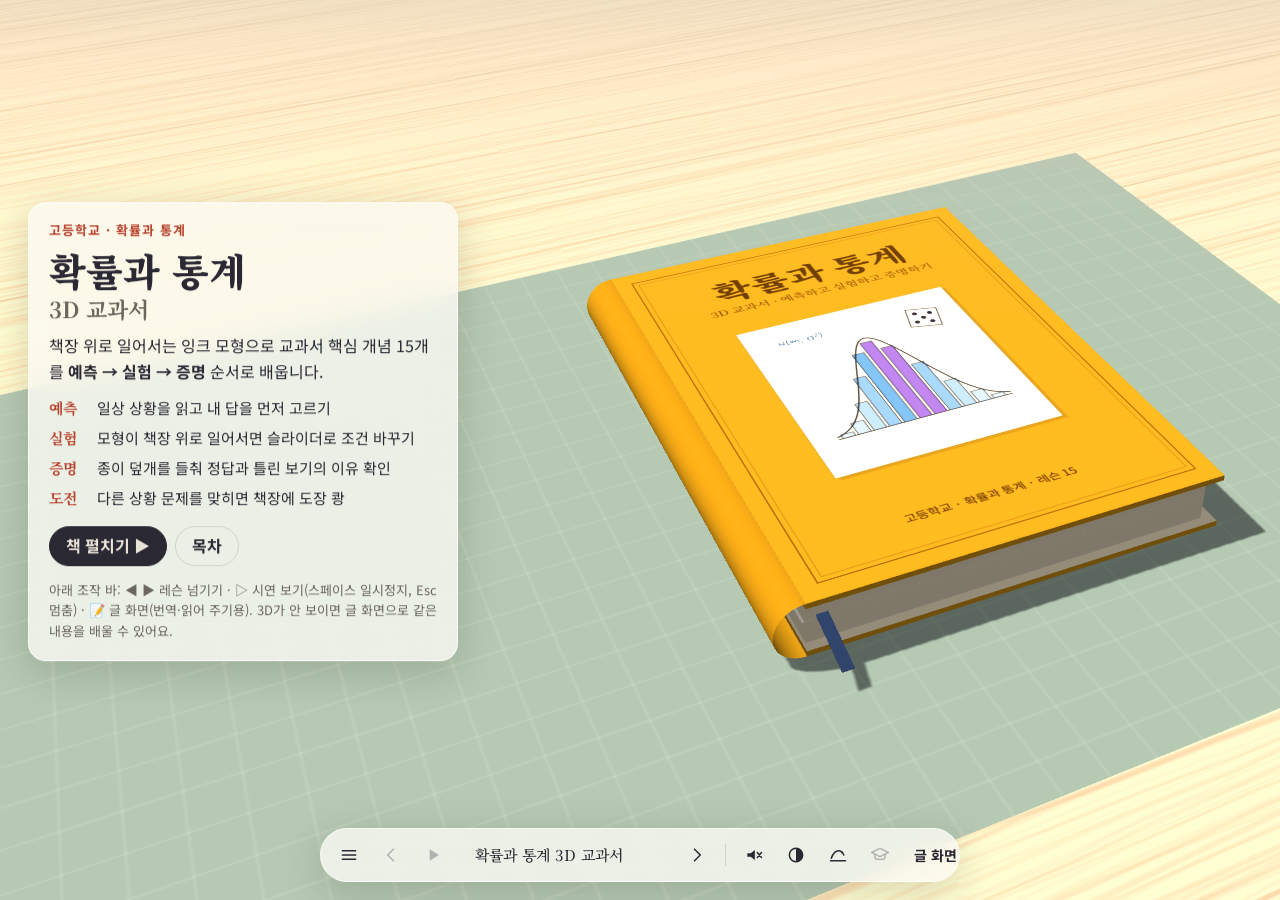
==== index.html @ 92f10557 "Add files via upload" ====
<!doctype html>
<html lang="ko">
<head>
<meta charset="utf-8">
<meta name="viewport" content="width=device-width, initial-scale=1">
<title>확률과 통계 3D 교과서</title>
<meta name="description" content="책상 위에 펼친 3D 책에서 확률과 통계(천재교육) 핵심 개념 15개를 예측 → 실험 → 증명 순서로 배웁니다.">
<link rel="preconnect" href="https://fonts.googleapis.com">
<link rel="preconnect" href="https://fonts.gstatic.com" crossorigin>
<link rel="stylesheet" href="https://fonts.googleapis.com/css2?family=Nanum+Pen+Script&family=Noto+Sans+KR:wght@400;500;700&family=Noto+Serif+KR:wght@400;700;900&display=swap">
<style>
:root {
  --bg: #e9e3d7; --ink: #2a2833; --muted: #6a655d; --line: rgba(42, 40, 51, .14);
  --glass: rgba(252, 250, 245, .78); --glassB: rgba(255, 255, 255, .7); --shadow: 0 10px 40px rgba(40, 30, 10, .18);
  --red: #b8432f; --blue: #2d5fa8; --gold: #d39a1a; --good: #2b8a57; --bad: #b8432f;
  --serif: "Noto Serif KR", "Nanum Myeongjo", "Batang", serif; --sans: "Noto Sans KR", "Malgun Gothic", "Apple SD Gothic Neo", sans-serif;
  --hand: "Nanum Pen Script", "Segoe Print", cursive;
  --sideW: min(390px, 34vw); --tryW: min(350px, 30vw);
}
@media (prefers-color-scheme: dark) {
  :root:not([data-theme="light"]) { --bg: #232227; --ink: #ecebf0; --muted: #aaa6b0; --line: rgba(255, 255, 255, .14); --glass: rgba(36, 35, 41, .8); --glassB: rgba(255, 255, 255, .12); --shadow: 0 10px 40px rgba(0, 0, 0, .45); --red: #e6735c; --blue: #7ea6e8; --good: #5cc48b; --bad: #e6735c; }
}
:root[data-theme="dark"] { --bg: #232227; --ink: #ecebf0; --muted: #aaa6b0; --line: rgba(255, 255, 255, .14); --glass: rgba(36, 35, 41, .8); --glassB: rgba(255, 255, 255, .12); --shadow: 0 10px 40px rgba(0, 0, 0, .45); --red: #e6735c; --blue: #7ea6e8; --good: #5cc48b; --bad: #e6735c; }

* { box-sizing: border-box; }
html, body { margin: 0; }
body { background: var(--bg); color: var(--ink); font: 16px/1.6 var(--sans); -webkit-font-smoothing: antialiased; }
button, input { font: inherit; color: inherit; }
.skip { position: absolute; left: -999px; top: 8px; z-index: 50; background: var(--ink); color: var(--bg); padding: 8px 12px; border-radius: 8px; }
.skip:focus { left: 8px; }
:focus-visible { outline: 3px solid var(--blue); outline-offset: 2px; }
[hidden] { display: none !important; }

/* ── 3D 무대 ── */
#stage3d { position: fixed; inset: 0; z-index: 0; }
#scene { width: 100%; height: 100%; display: block; touch-action: none; cursor: grab; }
#scene.drag { cursor: grabbing; }
#scene.hot { cursor: pointer; }
.loading { position: fixed; left: 50%; top: 46%; transform: translate(-50%, -50%); z-index: 1; font: 28px var(--hand); color: var(--muted); pointer-events: none; transition: opacity .6s; }
.loading.done { opacity: 0; }

/* ── 유리 패널 ── */
.glass { background: var(--glass); backdrop-filter: blur(16px) saturate(1.2); -webkit-backdrop-filter: blur(16px) saturate(1.2); border: 1px solid var(--glassB); box-shadow: var(--shadow); }
.panel { border-radius: 18px; padding: 18px 20px; position: relative; }
.kicker { margin: 0 0 6px; font: 700 13px/1.4 var(--sans); letter-spacing: .08em; color: var(--red); text-transform: uppercase; }
h1, h2, h3, h4 { font-family: var(--serif); line-height: 1.3; }
.x { position: absolute; top: 10px; right: 10px; width: 32px; height: 32px; border-radius: 50%; border: 0; background: transparent; cursor: pointer; color: var(--muted); font-size: 16px; }
.x:hover { background: var(--line); }
.row { display: flex; gap: 8px; align-items: center; }
.row.wrap { flex-wrap: wrap; }
.row.between { justify-content: space-between; }
.btn { border: 1px solid var(--line); background: transparent; border-radius: 999px; padding: 9px 16px; cursor: pointer; font-weight: 700; line-height: 1.2; }
.btn.sm { padding: 6px 12px; font-size: 14px; font-weight: 500; }
.btn.primary { background: var(--ink); color: var(--bg); border-color: var(--ink); }
.btn.primary:disabled { opacity: .35; cursor: not-allowed; }
.btn.ghost:hover { background: var(--line); }
.hint, .small { font-size: 14px; color: var(--muted); }
.lock { display: none; font-size: 14px; color: var(--muted); padding: 10px 12px; border: 1px dashed var(--line); border-radius: 12px; }

/* 표지 카드 */
.coverCard { position: fixed; left: 28px; top: 50%; transform: translateY(-54%); width: min(430px, calc(100vw - 32px)); z-index: 5; }
.coverCard h1 { margin: 2px 0 10px; font-size: 38px; font-weight: 900; }
.coverCard h1 span { display: block; font-size: 22px; font-weight: 700; color: var(--muted); }
.coverCard .lead { margin: 0 0 12px; }
.how { margin: 0 0 16px; padding: 0; list-style: none; display: grid; gap: 6px; font-size: 15px; }
.how b { display: inline-block; min-width: 44px; color: var(--red); font-family: var(--serif); }
.note { font-size: 13px; color: var(--muted); margin: 14px 0 0; }

/* 레슨 머리글: 책 화면에서는 숨김(책장에 인쇄됨) */
.lhead .concept { color: var(--muted); margin: 0 0 8px; }
.steps { display: flex; gap: 6px; padding: 0; margin: 8px 0 0; list-style: none; flex-wrap: wrap; }
.steps li { font-size: 13px; padding: 3px 10px; border-radius: 999px; border: 1px solid var(--line); color: var(--muted); }
.steps li.on { color: var(--ink); border-color: var(--ink); }
.steps li.cur { background: var(--ink); color: var(--bg); }

.situation { font-family: var(--serif); font-size: 17px; margin: 0 0 10px; }
.terms { margin: 0 0 10px; font-size: 14px; }
.terms summary { cursor: pointer; color: var(--muted); }
.terms dl { margin: 6px 0 0; display: grid; grid-template-columns: auto 1fr; gap: 4px 10px; }
.terms dt { font-weight: 700; }
.terms dd { margin: 0; }
fieldset.q { border: 0; padding: 0; margin: 0 0 12px; }
fieldset.q legend { font-family: var(--serif); font-weight: 700; font-size: 18px; margin-bottom: 8px; padding: 0; }
.opt { display: flex; gap: 10px; align-items: flex-start; padding: 9px 12px; border: 1px solid var(--line); border-radius: 12px; margin-bottom: 6px; cursor: pointer; background: rgba(255, 255, 255, .04); }
.opt:hover { border-color: var(--ink); }
.opt input { margin-top: 5px; accent-color: var(--blue); }
.opt .mark { font-family: var(--serif); color: var(--muted); }
.opt:has(input:checked) { border-color: var(--blue); box-shadow: inset 0 0 0 1px var(--blue); }
.opt:has(input:disabled) { cursor: default; }

/* 실험 */
.tryhead { display: flex; justify-content: space-between; align-items: center; }
#sliderLabel { font-weight: 700; display: block; margin-top: 4px; }
.sliderrow { display: flex; gap: 12px; align-items: center; margin: 4px 0 10px; }
.sliderrow input { flex: 1; accent-color: var(--blue); height: 28px; }
.sliderrow output { min-width: 76px; text-align: right; font: 700 20px var(--serif); color: var(--blue); }
.readout { width: 100%; border-collapse: collapse; margin: 12px 0 8px; font-size: 14px; }
.readout caption { text-align: left; font-size: 12px; color: var(--muted); padding-bottom: 4px; }
.readout th { text-align: left; font-weight: 500; padding: 5px 6px 5px 0; border-top: 1px solid var(--line); }
.readout td { text-align: right; padding: 5px 0; border-top: 1px solid var(--line); font-family: var(--serif); white-space: nowrap; }
.readout tr.em th, .readout tr.em td { font-weight: 700; color: var(--blue); }
.legend { display: flex; flex-wrap: wrap; gap: 6px 12px; font-size: 13px; margin-bottom: 8px; }
.legend i { display: inline-block; width: 11px; height: 11px; border-radius: 50%; margin-right: 5px; vertical-align: -1px; }
.fig2d { margin: 6px 0 12px; font-size: 14px; }
.fig2d summary { cursor: pointer; color: var(--muted); }
.fig2d svg { width: 100%; height: auto; background: #fbf8f0; border-radius: 10px; margin-top: 6px; color: #2a2833; }

/* 정답·도전 */
.flapHtml { display: block; width: 100%; text-align: left; border: 0; border-radius: 12px; padding: 18px; cursor: pointer; background: repeating-linear-gradient(135deg, #f1e6cd 0 14px, #ecdfc2 14px 28px); color: #2a2833; box-shadow: 0 6px 16px rgba(0, 0, 0, .15); }
.flapHtml .ftxt { display: block; font: 700 20px var(--serif); }
.flapHtml .fsub { font-size: 14px; color: #6a655d; }
.verdict { font-weight: 700; margin: 0 0 10px; }
.verdict.good { color: var(--good); }
.verdict.bad { color: var(--bad); }
.verdict .sub { display: block; font-weight: 400; color: var(--muted); font-size: 14px; }
.ans { border-left: 4px solid var(--good); padding: 4px 0 4px 12px; margin-bottom: 10px; }
.ans h4 { margin: 0 0 4px; font-size: 17px; }
.ans p { margin: 0; }
.wrongh { font-size: 15px; margin: 12px 0 6px; }
.why { margin: 0 0 12px; padding-left: 18px; font-size: 14px; }
.why li { margin-bottom: 6px; }
.why li.mine { color: var(--bad); }
.tabs { display: flex; gap: 6px; margin: 4px 0 12px; }
.tabs button { border: 1px solid var(--line); background: transparent; border-radius: 999px; padding: 6px 14px; cursor: pointer; }
.tabs button[aria-selected="true"] { background: var(--ink); color: var(--bg); }
.notebox h4 { margin: 12px 0 4px; font-size: 15px; }
.notebox ul { margin: 0; padding-left: 18px; }
.notebox p { margin: 0; font-size: 15px; }
.srctable { width: 100%; border-collapse: collapse; font-size: 14px; }
.srctable th { text-align: left; vertical-align: top; padding: 6px 10px 6px 0; white-space: nowrap; border-top: 1px solid var(--line); }
.srctable td { padding: 6px 0; border-top: 1px solid var(--line); }

/* ── 아래 조작 바(알약) ── */
.pill { position: fixed; left: 50%; bottom: 18px; transform: translateX(-50%); z-index: 20; display: flex; align-items: center; gap: 2px; padding: 6px 8px; border-radius: 999px; max-width: calc(100vw - 16px); }
.ib { width: 40px; height: 40px; border: 0; background: transparent; border-radius: 50%; cursor: pointer; display: grid; place-items: center; flex: none; color: var(--ink); }
.ib:hover { background: var(--line); }
.ib:disabled { opacity: .3; cursor: default; }
.ib svg { width: 20px; height: 20px; fill: none; stroke: currentColor; stroke-width: 1.8; stroke-linecap: round; stroke-linejoin: round; }
.ib svg .fill { fill: currentColor; stroke: none; }
.ib[aria-pressed="true"] { background: var(--ink); color: var(--bg); }
.ib.wide { width: auto; padding: 0 12px; border-radius: 999px; font-size: 14px; font-weight: 700; }
.sep { width: 1px; height: 22px; background: var(--line); margin: 0 6px; flex: none; }
.cap { display: flex; align-items: center; gap: 10px; min-width: 220px; max-width: 420px; padding: 0 10px; font: 500 15px/1.25 var(--serif); }
.cap .num { color: var(--red); font-weight: 700; }
.cap .txt { flex: 1; overflow: hidden; text-overflow: ellipsis; display: -webkit-box; -webkit-line-clamp: 2; -webkit-box-orient: vertical; }
.cap .dots { display: flex; gap: 4px; }
.cap .dots i { width: 6px; height: 6px; border-radius: 3px; background: var(--line); transition: width .25s; }
.cap .dots i.on { width: 16px; background: var(--ink); }
.toast { position: fixed; left: 50%; bottom: 84px; transform: translate(-50%, 10px); z-index: 25; background: var(--ink); color: var(--bg); padding: 8px 16px; border-radius: 999px; font-size: 14px; opacity: 0; pointer-events: none; transition: .25s; max-width: calc(100vw - 32px); }
.toast.show { opacity: 1; transform: translate(-50%, 0); }

/* 목차 서랍 */
.drawer { position: fixed; left: 16px; top: 16px; bottom: 84px; width: min(330px, calc(100vw - 32px)); z-index: 30; border-radius: 18px; padding: 16px 18px; overflow: auto; }
.drawer h2 { margin: 0; font-size: 20px; }
.drawer h3 { font: 700 13px var(--sans); color: var(--red); margin: 14px 0 4px; letter-spacing: .04em; }
.drawer ol { margin: 0; padding: 0; list-style: none; }
.drawer a { display: flex; gap: 8px; align-items: center; padding: 6px 8px; border-radius: 10px; color: inherit; text-decoration: none; font-family: var(--serif); }
.drawer a:hover { background: var(--line); }
.drawer a[aria-current] { background: var(--ink); color: var(--bg); }
.drawer .num { width: 22px; color: var(--muted); font-family: var(--sans); font-size: 13px; }
.drawer a[aria-current] .num { color: inherit; }
.drawer .st { margin-left: auto; color: var(--red); font-family: var(--hand); font-size: 20px; }
.tocCover { margin-top: 8px; }

.foot { display: none; }

/* ═════ 책 화면(3D) ═════ */
body.book { overflow: hidden; height: 100vh; }
body.book .lhead { position: absolute; width: 1px; height: 1px; overflow: hidden; clip: rect(0 0 0 0); }
body.book .panel.side, body.book .panel.try { position: fixed; z-index: 10; overflow: auto; overscroll-behavior: contain; }
body.book .panel.side { left: 20px; top: 20px; width: var(--sideW); max-height: calc(100vh - 110px); }
body.book .panel.side.wide { width: min(480px, 42vw); }
body.book .panel.try { right: 20px; top: 20px; width: var(--tryW); max-height: calc(100vh - 110px); }
body.book .panel.side:not(.open), body.book .panel.try:not(.open) { display: none; }
body.book .panel.try.min .tryfold { display: none; }
body.book .panel.try.min { width: auto; padding: 10px 14px; }
body.book .flapHtml { display: none; }
body.book .panel.open { animation: pop .35s cubic-bezier(.2, .9, .3, 1.2); }
@keyframes pop { from { opacity: 0; transform: translateY(10px) scale(.98); } }
body.still .panel.open { animation: none; }
body.book #cover.away { display: none; }

/* ═════ 글 화면(Text version) ═════ */
body.text #stage3d, body.text .loading { display: none; }
body.text main { max-width: 760px; margin: 0 auto; padding: 24px 16px 120px; }
body.text .coverCard { position: static; transform: none; width: auto; margin-bottom: 18px; }
body.text #cover.away { display: none; }
body.text .panel { margin-bottom: 16px; background: var(--glass); }
body.text .x, body.text #btnTryMin, body.text #btnToFlap { display: none; }
body.text .lhead h1 { font-size: 34px; margin: 4px 0 6px; }
body.text .lock { display: block; }
body.text [data-locked] .body, body.text [data-locked] .flapHtml, body.text [data-locked] #answerBox, body.text [data-locked] #ansNext { display: none; }
body.text .foot { display: block; font-size: 13px; color: var(--muted); }
body.text .panel:not([data-locked]) .lock { display: none; }
body.book .lock { display: none; }

/* ── 좁은 화면: 패널은 아래에서 올라오는 시트 ── */
@media (max-width: 760px) {
  body.book .panel.side, body.book .panel.try, body.book .panel.side.wide { left: 8px; right: 8px; top: auto; bottom: 74px; width: auto; max-height: 46vh; border-radius: 16px; }
  .coverCard { left: 8px; right: 8px; top: auto; bottom: 74px; transform: none; width: auto; max-height: 60vh; overflow: auto; }
  .coverCard h1 { font-size: 28px; }
  .how { display: none; }
  .pill { bottom: 8px; padding: 4px; left: 8px; right: 8px; transform: none; }
  .ib { width: 36px; height: 36px; }
  .cap { min-width: 0; flex: 1; font-size: 13px; padding: 0 4px; }
  .cap .dots { display: none; }
  #btnTheme, #btnTeach, .sep { display: none; }
  .toast { bottom: 64px; }
}
@media (prefers-reduced-motion: reduce) { .panel.open { animation: none !important; } }

</style>
</head>
<body>
<a class="skip" href="#main">본문으로 건너뛰기</a>

<div id="stage3d">
  <canvas id="scene" tabindex="0" role="img" aria-label="책상 위에 놓인 확률과 통계 3D 교과서. 끌어서 시점을 돌리고, 휠로 확대·축소할 수 있어요."></canvas>
</div>
<p class="loading" id="loading" role="status">책을 꺼내는 중…</p>

<main id="main">
  <!-- 표지 카드 -->
  <section id="cover" class="glass panel coverCard" aria-labelledby="coverH">
    <p class="kicker">고등학교 · 확률과 통계</p>
    <h1 id="coverH">확률과 통계 <span>3D 교과서</span></h1>
    <p class="lead">책장 위로 일어서는 잉크 모형으로 교과서 핵심 개념 15개를 <b>예측 → 실험 → 증명</b> 순서로 배웁니다.</p>
    <ol class="how">
      <li><b>예측</b> 일상 상황을 읽고 내 답을 먼저 고르기</li>
      <li><b>실험</b> 모형이 책장 위로 일어서면 슬라이더로 조건 바꾸기</li>
      <li><b>증명</b> 종이 덮개를 들춰 정답과 틀린 보기의 이유 확인</li>
      <li><b>도전</b> 다른 상황 문제를 맞히면 책장에 도장 쾅</li>
    </ol>
    <div class="row wrap">
      <button type="button" class="btn primary" id="btnOpen">책 펼치기 ▶</button>
      <button type="button" class="btn ghost" id="btnCoverToc">목차</button>
    </div>
    <p class="note">아래 조작 바: ◀ ▶ 레슨 넘기기 · ▷ 시연 보기(스페이스 일시정지, Esc 멈춤) · 📝 글 화면(번역·읽어 주기용). 3D가 안 보이면 글 화면으로 같은 내용을 배울 수 있어요.</p>
  </section>

  <!-- 레슨 -->
  <article id="lesson" hidden aria-labelledby="lTitle">
    <header class="lhead">
      <p class="kicker" id="unitTag"></p>
      <h1 id="lTitle" tabindex="-1"></h1>
      <p class="concept" id="lConcept"></p>
      <ol class="steps" id="steps" aria-label="학습 단계"><li>예측</li><li>실험</li><li>정답</li><li>도전</li><li>완료</li></ol>
    </header>

    <section id="pPredict" class="glass panel side" aria-labelledby="hPred">
      <button type="button" class="x" data-close aria-label="창 닫기">✕</button>
      <p class="kicker" id="hPred">① 예측</p>
      <p class="situation" id="situation"></p>
      <details class="terms"><summary>용어 풀이</summary><dl id="terms"></dl></details>
      <fieldset class="q"><legend id="predQ"></legend><div id="predOpts"></div></fieldset>
      <div class="row wrap"><button type="button" class="btn primary" id="btnStart" disabled>이 답으로 실험 시작 ▶</button><span class="hint" id="startHint" role="status"></span></div>
    </section>

    <section id="pTry" class="glass panel try" aria-labelledby="hTry">
      <div class="lock" data-lock>먼저 예측을 고르고 <b>실험 시작</b>을 누르면 열려요.</div>
      <div class="body">
        <div class="tryhead"><p class="kicker" id="hTry">② 실험</p><button type="button" class="btn ghost sm" id="btnTryMin" aria-expanded="true">접기</button></div>
        <div class="tryfold" id="tryFold">
          <label for="slider" id="sliderLabel"></label>
          <div class="sliderrow"><input type="range" id="slider"><output id="sliderOut" for="slider" aria-live="polite"></output></div>
          <div class="row wrap">
            <button type="button" class="btn ghost sm" id="btnReset">↺ 처음으로</button>
            <button type="button" class="btn ghost sm" id="btnPause" aria-pressed="false">⏸ 움직임 멈춤</button>
            <span id="actions" class="row wrap"></span>
          </div>
          <table class="readout" aria-live="polite"><caption>계산 결과</caption><tbody id="readout"></tbody></table>
          <div class="legend" id="legend"></div>
          <details class="fig2d"><summary>2D 그림과 생략한 조건</summary><svg id="svgFig" viewBox="0 0 420 220" role="img" aria-label=""></svg><p class="small" id="omitted"></p></details>
          <div class="row"><button type="button" class="btn primary" id="btnToFlap">덮개 들춰 정답 보기 ▶</button></div>
        </div>
      </div>
    </section>

    <section id="pAnswer" class="glass panel side" aria-labelledby="hAns">
      <button type="button" class="x" data-close aria-label="창 닫기">✕</button>
      <p class="kicker" id="hAns">③ 정답과 이유</p>
      <div class="lock" data-lock>실험을 시작하면 정답 덮개를 들출 수 있어요.</div>
      <button type="button" class="flapHtml" id="btnReveal"><span class="ftxt">종이 덮개를 들춰 정답 보기</span><span class="fsub">내 예측을 정했다면 눌러 보세요.</span></button>
      <div id="answerBox" aria-live="polite"></div>
      <div class="row wrap" id="ansNext" hidden>
        <button type="button" class="btn primary" id="btnToApply">도전 문제 풀기 ▶</button>
        <button type="button" class="btn ghost sm" data-teacher="t">교사용 노트</button>
        <button type="button" class="btn ghost sm" data-teacher="s">근거·출처</button>
      </div>
    </section>

    <section id="pApply" class="glass panel side" aria-labelledby="hApp">
      <button type="button" class="x" data-close aria-label="창 닫기">✕</button>
      <p class="kicker" id="hApp">④ 도전 — 다른 상황에 적용하기</p>
      <div class="lock" data-lock>정답 덮개를 들추면 도전 문제가 열려요.</div>
      <div class="body">
        <fieldset class="q"><legend id="aQ"></legend><div id="aOpts"></div></fieldset>
        <div class="row"><button type="button" class="btn primary" id="btnCheck" disabled>확인하기</button></div>
        <div id="aResult" hidden aria-live="polite"></div>
      </div>
    </section>

    <section id="pTeacher" class="glass panel side wide" aria-labelledby="hTea">
      <button type="button" class="x" data-close aria-label="창 닫기">✕</button>
      <p class="kicker" id="hTea">교사용 노트 · 근거와 출처</p>
      <div class="lock" data-lock>정답 덮개를 들추면 열려요.</div>
      <div class="body">
        <div class="tabs" role="tablist"><button type="button" role="tab" id="tabT" aria-selected="true" aria-controls="teacherBox">교사용 노트</button><button type="button" role="tab" id="tabS" aria-selected="false" aria-controls="sourceBox">근거·출처</button></div>
        <div id="teacherBox" role="tabpanel" aria-labelledby="tabT"></div>
        <div id="sourceBox" role="tabpanel" aria-labelledby="tabS" hidden></div>
      </div>
    </section>
  </article>

  <footer class="foot" id="foot">
    <p>3D 장면은 이해를 돕기 위한 단순한 모형입니다. 내용은 천재교육 「확률과 통계」(류희찬 외) 학생용·교사용 교과서의 정의와 공식을 기준으로 했습니다. 책상 위 3D 책의 연출(예측 → 실험 → 증명, 정답 덮개, 도장, 교사용 노트·출처)은 Techartist의 Every Joule에서 아이디어를 얻었으며, 그 책의 코드·그림·글은 사용하지 않았습니다.</p>
  </footer>
</main>

<nav id="toc" class="glass drawer" aria-label="목차" hidden>
  <div class="row between"><h2>목차</h2><button type="button" class="x" id="tocClose" aria-label="목차 닫기">✕</button></div>
  <a href="#/" class="tocCover">표지</a>
  <div id="tocList"></div>
</nav>

<div class="pill glass" id="pill" role="toolbar" aria-label="책 조작">
  <button type="button" class="ib" id="btnToc" aria-label="목차" aria-expanded="false" aria-controls="toc"><svg viewBox="0 0 24 24" aria-hidden="true"><path d="M4 7h16M4 12h16M4 17h16"/></svg></button>
  <button type="button" class="ib" id="btnPrev" aria-label="이전 레슨"><svg viewBox="0 0 24 24" aria-hidden="true"><path d="M15 5l-7 7 7 7"/></svg></button>
  <button type="button" class="ib" id="btnDemo" aria-label="시연 보기" aria-pressed="false"><svg viewBox="0 0 24 24" aria-hidden="true" id="icoDemo"><path d="M8 5l11 7-11 7z" class="fill"/></svg></button>
  <div class="cap" id="cap" role="status" aria-live="polite"><span class="num" id="capNum"></span><span class="txt" id="capTxt">표지</span><span class="dots" id="capDots" aria-hidden="true"></span></div>
  <button type="button" class="ib" id="btnNext" aria-label="다음 레슨"><svg viewBox="0 0 24 24" aria-hidden="true"><path d="M9 5l7 7-7 7"/></svg></button>
  <span class="sep" aria-hidden="true"></span>
  <button type="button" class="ib" id="btnSound" aria-label="소리 켜기" aria-pressed="false"><svg viewBox="0 0 24 24" aria-hidden="true"><path d="M4 10h4l5-4v12l-5-4H4z" class="fill"/><path id="sndWave" d="M16 9l5 6M21 9l-5 6"/></svg></button>
  <button type="button" class="ib" id="btnTheme" aria-label="밝게/어둡게"><svg viewBox="0 0 24 24" aria-hidden="true"><circle cx="12" cy="12" r="8"/><path d="M12 4a8 8 0 0 1 0 16z" class="fill"/></svg></button>
  <button type="button" class="ib" id="btnStill" aria-label="움직임 줄이기" aria-pressed="false"><svg viewBox="0 0 24 24" aria-hidden="true"><path d="M4 16c2-6 6-9 9-9s5 3 6 5M3 19h18"/><circle cx="17" cy="9" r="1.2" class="fill"/></svg></button>
  <button type="button" class="ib" id="btnTeach" aria-label="교사용 노트"><svg viewBox="0 0 24 24" aria-hidden="true"><path d="M2 9l10-5 10 5-10 5z"/><path d="M6 11v5c3 2 9 2 12 0v-5"/></svg></button>
  <button type="button" class="ib wide" id="btnMode" aria-label="글 화면으로 바꾸기"><span id="modeTxt">글 화면</span></button>
</div>
<p class="toast" id="toast" role="status" aria-live="polite"></p>
<noscript><p style="padding:16px">이 페이지는 JavaScript가 필요합니다.</p></noscript>

<script>
/* lib.js — 수학 계산, 난수, SVG 도우미 (화면과 무관한 순수 함수) */
var MX = (function () {
  var fact = function (n) { var r = 1; for (var i = 2; i <= n; i++) r *= i; return r; };
  var nPr = function (n, r) { var x = 1; for (var i = 0; i < r; i++) x *= (n - i); return x; };
  var nCr = function (n, r) {
    if (r < 0 || r > n) return 0;
    r = Math.min(r, n - r);
    var x = 1;
    for (var i = 1; i <= r; i++) x = x * (n - r + i) / i;
    return Math.round(x);
  };
  var nHr = function (n, r) { return nCr(n + r - 1, r); };
  var gcd = function (a, b) { return b ? gcd(b, a % b) : Math.abs(a); };
  /* 기약분수 문자열 */
  var frac = function (n, d) {
    var g = gcd(n, d) || 1; n /= g; d /= g;
    return d === 1 ? String(n) : n + '/' + d;
  };
  /* 오차함수 (Abramowitz–Stegun 7.1.26, 오차 1.5e-7) */
  var erf = function (x) {
    var s = x < 0 ? -1 : 1; x = Math.abs(x);
    var t = 1 / (1 + 0.3275911 * x);
    var y = 1 - (((((1.061405429 * t - 1.453152027) * t) + 1.421413741) * t - 0.284496736) * t + 0.254829592) * t * Math.exp(-x * x);
    return s * y;
  };
  var Phi = function (z) { return 0.5 * (1 + erf(z / Math.SQRT2)); };      /* 표준정규분포의 누적확률 */
  var pdf = function (x, m, s) { return Math.exp(-0.5 * Math.pow((x - m) / s, 2)) / (s * Math.sqrt(2 * Math.PI)); };
  var binom = function (n, p, r) { return nCr(n, r) * Math.pow(p, r) * Math.pow(1 - p, n - r); };
  /* 시작값이 같으면 항상 같은 결과를 내는 난수 (mulberry32) */
  var rng = function (seed) {
    var a = (seed >>> 0) || 1;
    return function () {
      a = (a + 0x6D2B79F5) >>> 0;
      var t = a;
      t = Math.imul(t ^ (t >>> 15), t | 1);
      t ^= t + Math.imul(t ^ (t >>> 7), t | 61);
      return ((t ^ (t >>> 14)) >>> 0) / 4294967296;
    };
  };
  var normal = function (rand) {
    var u = 0, v = 0;
    while (u === 0) u = rand();
    v = rand();
    return Math.sqrt(-2 * Math.log(u)) * Math.cos(2 * Math.PI * v);
  };
  /* 0..n-1 중 r개를 고르는 조합을 모두 (사전식) */
  var combos = function (n, r) {
    var out = [], cur = [];
    (function rec(s) {
      if (cur.length === r) { out.push(cur.slice()); return; }
      for (var i = s; i < n; i++) { cur.push(i); rec(i + 1); cur.pop(); }
    })(0);
    return out;
  };
  var fx = function (x, d) { return Number(x).toFixed(d === undefined ? 4 : d); };
  var clamp = function (x, a, b) { return Math.max(a, Math.min(b, x)); };
  return { fact: fact, nPr: nPr, nCr: nCr, nHr: nHr, gcd: gcd, frac: frac, erf: erf, Phi: Phi, pdf: pdf, binom: binom, rng: rng, normal: normal, combos: combos, fx: fx, clamp: clamp };
})();

/* 색 팔레트 (3D와 2D에서 함께 사용) */
var COL = { red: '#e4572e', blue: '#2e86de', green: '#2bb673', amber: '#f2a516', purple: '#8e5bd9', gray: '#8a8f98', teal: '#17a2b8', pink: '#e0529c', ink: '#2b2a33' };
var PAL = [COL.blue, COL.green, COL.amber, COL.purple, COL.pink, COL.teal, COL.red, COL.gray];

/* SVG 조각 만들기 */
var SV = (function () {
  var f = function (x) { return Math.round(x * 100) / 100; };
  var t = function (x, y, s, o) {
    o = o || {};
    return '<text x="' + f(x) + '" y="' + f(y) + '" font-size="' + (o.size || 12) + '" text-anchor="' + (o.anchor || 'middle') + '" fill="' + (o.fill || 'currentColor') + '"' + (o.weight ? ' font-weight="' + o.weight + '"' : '') + '>' + s + '</text>';
  };
  var c = function (x, y, r, fill, o) {
    o = o || {};
    return '<circle cx="' + f(x) + '" cy="' + f(y) + '" r="' + f(r) + '" fill="' + (fill || 'none') + '" stroke="' + (o.stroke || 'none') + '" stroke-width="' + (o.w || 1) + '"' + (o.op ? ' opacity="' + o.op + '"' : '') + '/>';
  };
  var r = function (x, y, w, h, fill, o) {
    o = o || {};
    return '<rect x="' + f(x) + '" y="' + f(y) + '" width="' + f(w) + '" height="' + f(Math.max(h, 0)) + '" rx="' + (o.rx || 0) + '" fill="' + (fill || 'none') + '" stroke="' + (o.stroke || 'none') + '" stroke-width="' + (o.w || 1) + '"' + (o.op ? ' opacity="' + o.op + '"' : '') + '/>';
  };
  var l = function (x1, y1, x2, y2, stroke, w, dash) {
    return '<line x1="' + f(x1) + '" y1="' + f(y1) + '" x2="' + f(x2) + '" y2="' + f(y2) + '" stroke="' + (stroke || 'currentColor') + '" stroke-width="' + (w || 1) + '"' + (dash ? ' stroke-dasharray="' + dash + '"' : '') + '/>';
  };
  var p = function (d, fill, stroke, w, op) {
    return '<path d="' + d + '" fill="' + (fill || 'none') + '" stroke="' + (stroke || 'none') + '" stroke-width="' + (w || 1) + '"' + (op ? ' opacity="' + op + '"' : '') + '/>';
  };
  return { f: f, t: t, c: c, r: r, l: l, p: p };
})();

if (typeof module !== 'undefined') module.exports = { MX: MX, COL: COL, PAL: PAL, SV: SV };

/* lessons_1.js — Ⅰ. 경우의 수 (5개 레슨) */
var LESSONS = (typeof LESSONS === 'undefined') ? [] : LESSONS;
(function () {
  var fact = MX.fact, nCr = MX.nCr, nHr = MX.nHr, t = SV.t, c = SV.c, r_ = SV.r, l = SV.l;
  var SUP = ['⁰', '¹', '²', '³', '⁴', '⁵', '⁶', '⁷', '⁸', '⁹'];
  var sup = function (n) { return String(n).split('').map(function (d) { return SUP[+d]; }).join(''); };
  var SUB = ['₀', '₁', '₂', '₃', '₄', '₅', '₆', '₇', '₈', '₉'];
  var sub = function (n) { return String(n).split('').map(function (d) { return SUB[+d]; }).join(''); };
  var UNIT = 'Ⅰ. 경우의 수';

  /* ───────── 1. 원순열 ───────── */
  LESSONS.push({
    id: 'circ', unit: UNIT, title: '원순열', concept: '서로 다른 n개를 원형으로 배열하는 경우의 수',
    source: '교과서 Ⅰ-1 여러 가지 순열 (원순열)',
    terms: [['순열', '순서를 생각하며 늘어놓는 방법'], ['원순열', '원 모양으로 늘어놓는 순열. 돌려서 겹치는 배열은 한 가지로 센다']],
    situation: '가족 4명(A·B·C·D)이 둥근 식탁에 둘러앉습니다. 자리에 번호는 없고, 모두 한 칸씩 옆으로 옮겨 앉아도 <b>누구 옆에 누가 앉았는지</b>는 그대로입니다.',
    predict: {
      q: 'A·B·C·D 4명이 원탁에 앉는 서로 다른 방법은 모두 몇 가지일까요?',
      options: [
        { t: '24가지 (4!)', ok: false, why: '4명을 일렬로 세우면 4!=24가지가 맞지만, 원탁에서는 돌려서 겹치는 배열을 같은 것으로 봅니다. 24가지 안에는 같은 배열이 여러 번 들어 있습니다.' },
        { t: '12가지 (4! ÷ 2)', ok: false, why: '한 배열을 돌려서 얻는 같은 배열은 자리 수만큼, 즉 4개입니다. 나누는 수는 2가 아니라 4입니다.' },
        { t: '6가지 (3!)', ok: true, why: '일렬로 세우는 4!가지를 4개씩 한 묶음(회전으로 겹치는 배열)으로 묶으면 4!÷4=3!=6가지입니다. A의 자리를 고정하고 나머지 3명을 줄 세운다고 생각해도 3!입니다.' },
        { t: '4가지', ok: false, why: '4는 한 배열을 돌려서 만들 수 있는 배열의 개수일 뿐, 서로 다른 배열의 수가 아닙니다.' }
      ]
    },
    slider: { label: '사람 수 n', min: 3, max: 8, step: 1, value: 4, fmt: function (v) { return v + '명'; } },
    calc: function (n) {
      return [
        ['일렬로 세우는 방법 n!', fact(n) + '가지'],
        ['돌려서 같아지는 배열', '한 배열당 ' + n + '개'],
        ['원순열의 수 n!÷n = (n−1)!', fact(n - 1) + '가지', 1]
      ];
    },
    svgAlt: '원탁에 앉은 n명의 그림과 원순열 계산식',
    svg: function (n) {
      var cx = 105, cy = 112, R = 70, s = c(cx, cy, 44, '#e9d8bd', { stroke: '#b99a6b', w: 2 });
      for (var i = 0; i < n; i++) {
        var a = -Math.PI / 2 + 2 * Math.PI * i / n, x = cx + R * Math.cos(a), y = cy + R * Math.sin(a);
        s += c(x, y, 14, i === 0 ? COL.amber : PAL[i % PAL.length], { stroke: i === 0 ? '#7a5200' : 'none', w: 2 }) + t(x, y + 4, String.fromCharCode(65 + i), { fill: '#fff', weight: 700 });
      }
      s += t(cx, cy + 4, '원탁', { size: 12 });
      s += t(220, 70, '일렬로 세우면 ' + n + '! = ' + fact(n), { anchor: 'start' });
      s += t(220, 98, '돌려서 겹치는 ' + n + '가지가 한 묶음', { anchor: 'start' });
      s += t(220, 132, '원순열 = ' + n + '! ÷ ' + n, { anchor: 'start', weight: 700 });
      s += t(220, 156, '= (' + n + '−1)! = ' + fact(n - 1), { anchor: 'start', weight: 700, fill: COL.green });
      s += t(220, 190, '(금색 A를 고정하고 나머지를 줄 세워도 같은 값)', { anchor: 'start', size: 10 });
      return s;
    },
    omitted: '의자 모양·크기와 앉은 방향(앞을 보는지 등)은 생략했습니다. 거울에 비친 배열은 서로 다른 배열로 셉니다. 자리에 번호가 붙어 있으면 돌려도 달라지므로 원순열이 아니라 n!입니다.',
    legend: [[COL.amber, '고정 기준 A']],
    apply: {
      q: '남학생 3명과 여학생 3명이 원탁에 둘러앉을 때, 남녀가 번갈아 앉는 방법은 모두 몇 가지일까요?',
      options: [
        { t: '6가지', ok: false, why: '여학생 3명을 배열하는 3!만 센 값입니다. 남학생 3명이 원탁에 앉는 방법도 곱해야 합니다.' },
        { t: '12가지', ok: true, why: '남학생 3명이 원탁에 앉는 원순열은 (3−1)!=2가지. 그 사이사이 3개의 자리에 여학생 3명을 앉히는 방법은 3!=6가지. 곱의 법칙으로 2×6=12가지입니다.' },
        { t: '36가지', ok: false, why: '3!×3!입니다. 남학생도 일렬로 센 것인데, 원탁에서는 돌려서 겹치는 3가지씩이 같으므로 남학생은 2가지로 세야 합니다.' },
        { t: '120가지', ok: false, why: '(6−1)!, 즉 6명이 조건 없이 원탁에 앉는 방법입니다. 남녀가 번갈아 앉는다는 조건을 쓰지 않았습니다.' }
      ]
    },
    build3d: function (X) {
      var T = X.T, H = X.H, g = X.g, table = new T.Group(), people = [];
      g.add(table);
      var top = H.cyl(2.0, 2.0, 0.14, '#caa77c'); table.add(top);
      var ped = H.cyl(0.35, 0.55, 1.1, '#a98760'); ped.position.y = -0.62; g.add(ped);
      return {
        cam: { theta: 0.5, phi: 1.05, r: 9.5, t: [0, 0.3, 0] },
        update: function (n) {
          people.forEach(function (p) { table.remove(p); H.free(p); }); people = [];
          for (var i = 0; i < n; i++) {
            var a = 2 * Math.PI * i / n, p = new T.Group();
            var body = H.sph(0.38, i === 0 ? COL.amber : PAL[i % PAL.length]); body.position.y = 0.55; p.add(body);
            var lab = H.label(String.fromCharCode(65 + i), { size: 0.75 }); lab.position.y = 1.3; p.add(lab);
            if (i === 0) { var ring = new T.Mesh(new T.TorusGeometry(0.55, 0.05, 8, 28), H.mat(COL.amber, { emissive: '#7a5200' })); ring.rotation.x = Math.PI / 2; ring.position.y = 0.12; p.add(ring); }
            p.position.set(Math.cos(a) * 2.9, 0.08, Math.sin(a) * 2.9);
            table.add(p); people.push(p);
          }
        },
        tick: function (time) { table.rotation.y = time * 0.4; }
      };
    }
  });

  /* ───────── 2. 중복순열 ───────── */
  LESSONS.push({
    id: 'rep', unit: UNIT, title: '중복순열', concept: '중복을 허용하여 r개를 택해 나열하는 경우의 수',
    source: '교과서 Ⅰ-1 여러 가지 순열 (중복순열)',
    terms: [['중복순열', '같은 것을 여러 번 뽑아도 된다고 하고 일렬로 나열하는 순열. 서로 다른 n개에서 r개를 뽑으면 n^r']],
    situation: '신호판에 깃발을 꽂는 칸이 r개 있습니다. 깃발은 <b>빨강·파랑·초록</b> 3가지 색이고, 같은 색을 여러 칸에 꽂아도 됩니다.',
    predict: {
      q: '칸이 3개일 때와 4개일 때를 비교합니다. 칸을 한 개 더 늘리면 만들 수 있는 신호의 수는 어떻게 될까요?',
      options: [
        { t: '3가지가 더 늘어난다 (+3)', ok: false, why: '새로 늘린 칸에도 색을 3가지 중에서 고를 수 있습니다. 이 선택이 기존의 모든 신호마다 따로 붙으므로 더하기가 아니라 곱하기입니다.' },
        { t: '4가지가 더 늘어난다 (+4)', ok: false, why: '4는 칸의 수일 뿐 색의 가짓수가 아닙니다. 늘어나는 것은 “색을 고르는 선택”이므로 3과 관계됩니다.' },
        { t: '2배가 된다', ok: false, why: '색이 2가지일 때의 이야기입니다. 이 문제에서는 새 칸에 3가지 색을 고를 수 있습니다.' },
        { t: '3배가 된다', ok: true, why: '기존의 신호 하나하나 뒤에 3가지 색 중 하나를 붙일 수 있으므로 3배가 됩니다. 그래서 r칸이면 3×3×…×3(r번)=3ʳ가지입니다.' }
      ]
    },
    slider: { label: '칸의 수 r', min: 1, max: 6, step: 1, value: 3, fmt: function (v) { return v + '칸'; } },
    calc: function (r) {
      return [['각 칸에서 고르는 색', '3가지'], ['중복순열의 수 ₃Πᵣ = 3ʳ', '3' + sup(r) + ' = ' + Math.pow(3, r) + '가지', 1], ['칸을 1개 늘리면', '×3 → ' + Math.pow(3, r + 1) + '가지']];
    },
    svgAlt: '칸 수에 따라 3의 거듭제곱으로 늘어나는 신호 수 막대 그래프',
    svg: function (r) {
      var s = '', x0 = 36, bw = 28;
      for (var k = 1; k <= 6; k++) {
        var v = Math.pow(3, k), h = v / 729 * 130, x = x0 + (k - 1) * 40;
        s += r_(x, 170 - h, bw, h, k === r ? COL.amber : '#b9c3d6', { stroke: k === r ? '#7a5200' : 'none', w: 2 });
        s += t(x + bw / 2, 164 - h, v, { size: 10, weight: k === r ? 700 : 400 }) + t(x + bw / 2, 186, k + '칸', { size: 10 });
      }
      s += l(30, 170, 290, 170);
      var cell = '';
      for (var i = 0; i < r; i++) { cell += r_(305 + (i % 3) * 36, 40 + Math.floor(i / 3) * 40, 30, 30, '#fff', { stroke: COL.ink, w: 1.5 }) + c(320 + (i % 3) * 36, 55 + Math.floor(i / 3) * 40, 8, [COL.red, COL.blue, COL.green][i % 3]); }
      s += cell + t(350, 140, '3×…×3 (' + r + '번)', { size: 11 }) + t(350, 160, '= 3' + sup(r) + ' = ' + Math.pow(3, r), { weight: 700, fill: COL.green });
      return s;
    },
    omitted: '깃발 모양과 꽂는 방향은 생략했습니다. 칸마다 색을 고를 수 있는 가짓수(3가지)가 항상 같다고 가정합니다. 3D의 노란 선은 가능한 신호 중 하나를 차례로 보여 줍니다.',
    legend: [[COL.red, '빨강'], [COL.blue, '파랑'], [COL.green, '초록'], [COL.amber, '지금 보는 신호']],
    apply: {
      q: '서로 다른 사탕 3개를 4명의 친구에게 나누어 줍니다. 한 사람이 사탕을 여러 개 받아도 될 때, 나누어 주는 방법은 모두 몇 가지일까요?',
      options: [
        { t: '12가지', ok: false, why: '4×3입니다. 사탕이 3개이므로 “누구에게 줄지”를 고르는 일이 3번 있고, 매번 4명 모두 고를 수 있습니다.' },
        { t: '24가지', ok: false, why: '₄P₃입니다. 한 사람이 한 개만 받는 경우(중복 불가)의 수이므로, 한 사람이 여러 개를 받는 경우가 빠졌습니다.' },
        { t: '81가지', ok: false, why: '4ᵃ에서 밑과 지수를 바꾼 3⁴입니다. 사탕 3개 각각이 4명 중 한 명을 고르므로 밑은 4, 지수는 3입니다.' },
        { t: '64가지', ok: true, why: '사탕마다 받을 친구를 4명 중에서 고르는 중복순열입니다. 4×4×4=4³=64가지입니다.' }
      ]
    },
    build3d: function (X) {
      var T = X.T, H = X.H, g = X.g, holder = new T.Group(), st = { r: 3, levels: [], idx: -1 };
      g.add(holder);
      var tr = []; for (var i = 0; i < 7; i++) { var m = H.sph(0.2, COL.amber, { emissive: '#7a5200' }); m.visible = false; g.add(m); tr.push(m); }
      var CC = [COL.red, COL.blue, COL.green];
      function rebuild(r) {
        H.clear(holder); st.r = r; st.levels = [[{ x: 0, y: 0, z: 0, c: -1 }]];
        var total = 1, k, i;
        for (k = 1; k <= r; k++) {
          var cnt = Math.pow(3, k), arr = [];
          for (i = 0; i < cnt; i++) {
            var par = st.levels[k - 1][Math.floor(i / 3)], cc = i % 3;
            arr.push({ x: ((i + 0.5) / cnt - 0.5) * 11, y: 0, z: par.z + (cc - 1) * 1.1 / k, c: cc });
          }
          st.levels.push(arr); total += cnt;
        }
        /* 수형도를 책장 위에 눕힘: 뿌리는 뒤쪽, 단계마다 앞으로 (2차는 공중에 세워져 그림자가 흩어졌음) */
        var rad = r >= 5 ? 0.11 : 0.16, depth = Math.min(1.7, 8 / Math.max(r, 1));
        for (k = 0; k <= r; k++) st.levels[k].forEach(function (n) { n.y = rad; n.z = (k - r / 2) * depth; });
        var geo = new T.SphereGeometry(rad, 10, 8), im = new T.InstancedMesh(geo, H.mat('#ffffff'), total), mtx = new T.Matrix4(), idx = 0, seg = [];
        for (k = 0; k <= r; k++) st.levels[k].forEach(function (n, j) {
          mtx.setPosition(n.x, n.y, n.z); im.setMatrixAt(idx, mtx);
          im.setColorAt(idx, new T.Color(n.c < 0 ? COL.gray : CC[n.c])); idx++;
          if (k > 0) { var p = st.levels[k - 1][Math.floor(j / 3)]; seg.push(p.x, p.y, p.z, n.x, n.y, n.z); }
        });
        holder.add(im);
        if (seg.length) holder.add(H.segs(seg, '#8a8f98'));
        st.idx = -1;
      }
      return {
        cam: { theta: 0.35, phi: 1.2, r: 15, t: [0, 0, 0], bookPhi: 0.62 },
        update: function (r) { rebuild(r); },
        tick: function (time) {
          var cnt = Math.pow(3, st.r), L = Math.floor(time * 1.6) % cnt;
          if (L === st.idx && time > 0) return; st.idx = L;
          for (var k = 0; k < 7; k++) {
            if (k > st.r) { tr[k].visible = false; continue; }
            var n = st.levels[k][Math.floor(L / Math.pow(3, st.r - k))];
            tr[k].visible = true; tr[k].position.set(n.x, 0.2, n.z);
          }
        }
      };
    }
  });

  /* ───────── 3. 같은 것이 있는 순열 ───────── */
  LESSONS.push({
    id: 'dup', unit: UNIT, title: '같은 것이 있는 순열', concept: '같은 것을 구별하지 않고 일렬로 나열하는 경우의 수',
    source: '교과서 Ⅰ-1 여러 가지 순열 (같은 것이 있는 순열)',
    terms: [['같은 것이 있는 순열', '서로 같은 것이 섞여 있어 자리를 바꿔도 달라지지 않는 순열. n!÷(같은 것끼리의 줄 세우기 수)']],
    situation: '구슬 5개를 일렬로 놓습니다. 그중 <b>k개는 똑같은 빨간 구슬</b>이고, 나머지는 서로 다른 색입니다. 빨간 구슬끼리 자리를 바꿔도 보기에는 달라지지 않습니다.',
    predict: {
      q: '5개가 모두 다르면 5!=120가지입니다. 이 중 3개가 똑같은 빨간 구슬일 때 서로 다른 배열은 몇 가지일까요?',
      options: [
        { t: '120가지 그대로', ok: false, why: '빨간 구슬 3개를 서로 다르게 본 값입니다. 같은 빨간 구슬끼리 바꿔 놓은 배열은 눈으로 구별되지 않습니다.' },
        { t: '40가지 (120 ÷ 3)', ok: false, why: '빨간 구슬 3개를 줄 세우는 방법은 3가지가 아니라 3!=6가지입니다. 나누는 수를 6으로 해야 합니다.' },
        { t: '20가지 (120 ÷ 3!)', ok: true, why: '빨간 구슬 3개를 구별하면 서로 다른 배열 하나가 3!=6개의 구별되는 배열에서 나옵니다. 따라서 120÷6=20가지입니다.' },
        { t: '60가지 (120 ÷ 2)', ok: false, why: '2로 나누는 경우는 같은 구슬이 2개일 때(2!)입니다. 이번에는 3개이므로 3!으로 나눕니다.' }
      ]
    },
    slider: { label: '빨간 구슬의 수 k', min: 1, max: 5, step: 1, value: 3, fmt: function (v) { return v + '개'; } },
    calc: function (k) {
      return [['모두 다르다고 볼 때 5!', '120가지'], ['빨간 구슬끼리 바꾸는 k!', fact(k) + '가지씩 겹침'], ['서로 다른 배열 5! ÷ k!', 120 / fact(k) + '가지', 1]];
    },
    svgAlt: '빨간 구슬 k개와 다른 색 구슬이 일렬로 놓인 그림과 계산식',
    svg: function (k) {
      var s = '', cols = [COL.blue, COL.green, COL.amber, COL.purple, COL.pink];
      for (var i = 0; i < 5; i++) s += c(50 + i * 42, 50, 15, i < k ? COL.red : cols[i - k] || COL.gray, { stroke: '#fff', w: 1.5 });
      s += t(50 + 2 * 42, 85, '빨간 구슬 ' + k + '개 · 나머지 ' + (5 - k) + '개는 모두 다른 색', { size: 11 });
      s += t(30, 130, '5! = 120', { anchor: 'start' }) + t(30, 152, '÷ ' + k + '! = ' + fact(k), { anchor: 'start' });
      s += t(30, 182, '= ' + (120 / fact(k)) + '가지', { anchor: 'start', size: 16, weight: 700, fill: COL.green });
      var h1 = 120 / 120 * 90, h2 = Math.max(120 / fact(k) / 120 * 90, 2);
      s += r_(250, 195 - h1, 40, h1, '#b9c3d6') + r_(320, 195 - h2, 40, h2, COL.teal) + l(240, 195, 380, 195);
      s += t(270, 190 - h1, '120', { size: 10 }) + t(340, 190 - h2, 120 / fact(k), { size: 10, weight: 700 }) + t(270, 212, '모두 다름', { size: 10 }) + t(340, 212, '같은 것 있음', { size: 10 });
      return s;
    },
    omitted: '구슬의 크기·무게는 같고 색만 다르다고 가정했습니다. 3D에서 빨간 구슬끼리 서로 자리를 바꾸며 돌아도 배열은 그대로이므로 새로운 배열로 세지 않습니다.',
    legend: [[COL.red, '같은 빨간 구슬'], ['#b9c3d6', '5! (모두 다를 때)'], [COL.teal, '같은 것이 있을 때']],
    apply: {
      q: 'banana(바나나)의 6개 철자를 모두 사용하여 일렬로 나열하는 경우의 수는 몇 가지일까요? (b 1개, a 3개, n 2개)',
      options: [
        { t: '720가지', ok: false, why: '6!, 곧 6개가 모두 다르다고 본 값입니다. a와 n이 같은 철자인 것을 반영하지 않았습니다.' },
        { t: '360가지', ok: false, why: '6!÷2!입니다. n이 2개인 것만 반영했고, a가 3개인 것(3!)을 나누지 않았습니다.' },
        { t: '120가지', ok: false, why: '6!÷3!입니다. a가 3개인 것만 반영했고, n이 2개인 것(2!)을 나누지 않았습니다.' },
        { t: '60가지', ok: true, why: '같은 것이 있는 순열의 수 6!÷(3!×2!×1!)=720÷12=60가지입니다.' }
      ]
    },
    build3d: function (X) {
      var T = X.T, H = X.H, g = X.g, balls = [], K = 3, bx = [];
      for (var i = 0; i < 5; i++) { var b = H.sph(0.45, COL.red); b.position.set((i - 2) * 1.35, 0.5, 0); g.add(b); balls.push(b); bx.push((i - 2) * 1.35); }
      var floor = H.box(8, 0.1, 2.6, '#d9d2bf'); floor.position.set(0, -0.05, 0); g.add(floor);
      var tall = H.cyl(0.7, 0.7, 3, '#b9c3d6'); tall.position.set(-3.6, 1.5, -3.6); g.add(tall);
      var res = H.cyl(0.7, 0.7, 1, COL.teal); g.add(res);
      var l1 = H.label('120', { size: 0.8 }); l1.position.set(-3.6, 3.6, -3.6); g.add(l1);
      var l2 = H.dyn({ size: 0.8 }); g.add(l2.sprite);
      var cols = [COL.blue, COL.green, COL.amber, COL.purple, COL.pink];
      return {
        cam: { theta: 0.3, phi: 1.05, r: 11, t: [0, 1.2, -1] },
        update: function (k) {
          K = k;
          balls.forEach(function (b, i) { b.material.color.set(i < k ? COL.red : cols[i - k]); });
          var v = 120 / fact(k), h = Math.max(v / 120 * 3, 0.08);
          res.scale.y = h; res.position.set(3.6, h / 2, -3.6);
          l2.sprite.position.set(3.6, h + 0.6, -3.6); l2.set(String(v));
        },
        tick: function (time) {
          balls.forEach(function (b, i) { b.position.x = bx[i]; b.position.z = 0; });
          [[0, 1, 0], [2, 3, 1.7]].forEach(function (p) {
            if (p[1] < K) {
              var th = time * 1.8 + p[2], R = (bx[p[1]] - bx[p[0]]) / 2, cx = (bx[p[0]] + bx[p[1]]) / 2;
              balls[p[0]].position.set(cx - R * Math.cos(th), 0.5, R * 0.7 * Math.sin(th));
              balls[p[1]].position.set(cx + R * Math.cos(th), 0.5, -R * 0.7 * Math.sin(th));
            }
          });
        }
      };
    }
  });

  /* ───────── 4. 중복조합 ───────── */
  LESSONS.push({
    id: 'comb', unit: UNIT, title: '중복조합', concept: '중복을 허용하여 r개를 택하는 조합의 수',
    source: '교과서 Ⅰ-2 중복조합',
    terms: [['조합', '순서를 생각하지 않고 고르는 방법'], ['중복조합', '같은 것을 여러 번 골라도 되는 조합. 서로 다른 n개에서 r개를 고르면 ₙHᵣ = ₙ₊ᵣ₋₁Cᵣ']],
    situation: '과일 가게에서 <b>사과·배·귤</b> 3종류 중 r개를 고릅니다. 같은 종류를 여러 개 담아도 되고, 담는 순서는 상관없습니다.',
    predict: {
      q: '3종류의 과일에서 3개를 고르는 방법(순서 없음, 같은 종류 중복 가능)은 모두 몇 가지일까요?',
      options: [
        { t: '27가지 (3³)', ok: false, why: '고르는 순서까지 구별하는 중복순열의 값입니다. 사과·사과·배와 배·사과·사과는 담긴 과일이 같으므로 한 가지입니다.' },
        { t: '1가지 (₃C₃)', ok: false, why: '서로 다른 3개를 모두 고르는 한 가지뿐인 경우입니다. 같은 종류를 중복해서 고르는 경우가 빠졌습니다.' },
        { t: '10가지 (₃H₃)', ok: true, why: '과일 3개와 칸막이 2개를 일렬로 놓는 방법 수와 같습니다. 5칸 중 칸막이 자리 2칸을 고르는 ₅C₂=10가지, 곧 ₃H₃=₅C₃=10입니다.' },
        { t: '6가지 (₃P₃)', ok: false, why: '서로 다른 3개를 일렬로 세우는 순열입니다. 중복도 순서도 이 문제의 조건과 맞지 않습니다.' }
      ]
    },
    slider: { label: '고르는 개수 r', min: 1, max: 6, step: 1, value: 3, fmt: function (v) { return v + '개'; } },
    calc: function (r) {
      return [['공 r개 + 칸막이 2개를 놓는 칸', (r + 2) + '칸'], ['칸막이 자리 고르기 ₍r+2₎C₂', nCr(r + 2, 2) + '가지'], ['중복조합의 수 ₃Hᵣ = ₍₃₊ᵣ₋₁₎Cᵣ', '₃H' + sub(r) + ' = ' + sub(r + 2) + 'C' + sub(r) + ' = ' + nHr(3, r) + '가지', 1]];
    },
    svgAlt: '공과 칸막이를 일렬로 놓는 그림과 중복조합 계산식',
    svg: function (r) {
      var m = r + 2, cs = MX.combos(m, 2), pick = cs[Math.floor(cs.length / 2)], s = '', gi = 0, x;
      for (var i = 0; i < m; i++) {
        x = 40 + i * 40;
        if (pick.indexOf(i) >= 0) { s += r_(x - 3, 50, 6, 36, COL.gray); gi++; }
        else s += c(x, 68, 13, [COL.red, COL.green, COL.amber][gi], { stroke: '#fff', w: 1.5 });
      }
      s += t(40 + (m - 1) * 20, 108, '한 가지 예: 공 ' + r + '개 + 칸막이(|) 2개를 놓은 모양', { size: 11 });
      s += t(40, 148, '₃H' + sub(r) + ' = ' + sub(r + 2) + 'C' + sub(r) + ' = ' + sub(r + 2) + 'C₂', { anchor: 'start', size: 15 });
      s += t(40, 176, '= ' + nHr(3, r) + '가지', { anchor: 'start', size: 16, weight: 700, fill: COL.green });
      s += t(300, 150, '왼쪽: 사과 · 가운데: 배 · 오른쪽: 귤', { size: 10 });
      return s;
    },
    omitted: '각 과일이 충분히 많아 어느 종류든 r개까지 고를 수 있다고 가정했습니다. 3D의 장면은 가능한 담는 방법을 하나씩 차례로 보여 줍니다.',
    legend: [[COL.red, '사과'], [COL.green, '배'], [COL.amber, '귤'], [COL.gray, '칸막이']],
    apply: {
      q: '방정식 x + y + z + w = 3을 만족하는 음이 아닌 정수 x, y, z, w의 순서쌍 (x, y, z, w)는 모두 몇 개일까요?',
      options: [
        { t: '10개', ok: false, why: '₃H₃=₅C₃입니다. 변수를 3개로 본 값인데, 이 방정식에는 변수가 4개(x, y, z, w) 있습니다.' },
        { t: '24개', ok: false, why: '₄P₃입니다. 값을 서로 다르게 고르는 순열이어서, 같은 값을 여러 번 쓰는 해(예: 1, 1, 1, 0)가 빠졌습니다.' },
        { t: '20개', ok: true, why: '서로 다른 4개의 변수 중에서 중복을 허용하여 3개를 고르는 방법과 같습니다. ₄H₃=₆C₃=20개입니다.' },
        { t: '64개', ok: false, why: '4³입니다. 순서를 구별하는 중복순열의 값으로, 합이 3이어야 한다는 조건이 반영되지 않았습니다.' }
      ]
    },
    build3d: function (X) {
      var T = X.T, H = X.H, g = X.g, slots = [], stars = [], bars = [], st = { m: 5, list: [], idx: -1 };
      var CCs = [COL.red, COL.green, COL.amber], binStacks = [];
      /* 공(○)과 칸막이(|)를 늘어놓는 줄: 앞쪽 받침 위 (2차는 바구니 위 공중에 떠 있었음) */
      var RY = -1.3, RZ = 3.3, rail = H.box(8.2, 0.12, 1.0, '#e9e4d8'); rail.position.set(0, RY, RZ); g.add(rail);
      var rl = H.label('공 r개 + 칸막이 2개를 한 줄로', { size: 0.65 }); rl.position.set(0, RY + 1.5, RZ + 0.3); g.add(rl);
      for (var i = 0; i < 8; i++) {
        var s = H.sph(0.34, COL.red); s.visible = false; g.add(s); stars.push(s);
        var b = H.box(0.14, 1.0, 0.4, COL.gray); b.visible = false; g.add(b); bars.push(b);
      }
      ['사과', '배', '귤'].forEach(function (nm, j) {
        var base = H.box(2.0, 0.12, 1.6, '#d9d2bf'); base.position.set((j - 1) * 3.2, -1.3, 0); g.add(base);
        var lb = H.label(nm, { size: 0.8 }); lb.position.set((j - 1) * 3.2, -0.5, 1.0); g.add(lb);
        var arr = []; for (var q = 0; q < 6; q++) { var ball = H.sph(0.3, CCs[j]); ball.visible = false; ball.position.set((j - 1) * 3.2 + (q % 2 ? 0.4 : -0.4), -0.95 + Math.floor(q / 2) * 0.62, 0); g.add(ball); arr.push(ball); }
        binStacks.push(arr);
      });
      function apply() {
        var m = st.m, pick = st.list[st.idx], gi = 0, cnt = [0, 0, 0], si = 0;
        for (var i = 0; i < 8; i++) {
          stars[i].visible = false; bars[i].visible = false;
          if (i >= m) continue;
          var x = (i - (m - 1) / 2) * 0.95;
          if (pick.indexOf(i) >= 0) { bars[i].visible = true; bars[i].position.set(x, RY + 0.06 + 0.5, RZ); gi++; }
          else { stars[i].visible = true; stars[i].position.set(x, RY + 0.06 + 0.34, RZ); stars[i].material.color.set(CCs[gi]); cnt[gi]++; }
        }
        binStacks.forEach(function (arr, j) { arr.forEach(function (b, q) { b.visible = q < cnt[j]; }); });
      }
      return {
        cam: { theta: 0.25, phi: 1.2, r: 12, t: [0, 0.5, 0], bookPhi: 0.85 },
        update: function (r) { st.m = r + 2; st.list = MX.combos(st.m, 2); st.idx = 0; apply(); },
        tick: function (time) {
          var i = Math.floor(time * 1.3) % st.list.length;
          if (i !== st.idx) { st.idx = i; apply(); }
        }
      };
    }
  });

  /* ───────── 5. 이항정리 ───────── */
  LESSONS.push({
    id: 'binom', unit: UNIT, title: '이항정리와 파스칼의 삼각형', concept: '(a+b)ⁿ의 전개식의 계수는 조합의 수 ₙCᵣ',
    source: '교과서 Ⅰ-3 이항정리',
    terms: [['이항정리', '(a+b)ⁿ을 전개하는 공식'], ['이항계수', '전개식에서 각 항 앞의 수 ₙCᵣ'], ['파스칼의 삼각형', '이항계수를 삼각형 모양으로 늘어놓은 표']],
    situation: '(a+b)⁴ = (a+b)(a+b)(a+b)(a+b)를 전개합니다. 네 개의 괄호에서 <b>a 또는 b 중 하나씩</b> 골라 곱한 것을 모두 더하는 일입니다.',
    predict: {
      q: '(a+b)⁴을 전개했을 때 a²b² 항의 계수는 얼마일까요?',
      options: [
        { t: '4', ok: false, why: '₄C₁=4는 a³b(또는 ab³)의 계수입니다. b를 1개 고르는 방법의 수이지 2개 고르는 방법이 아닙니다.' },
        { t: '8', ok: false, why: '2³이나 2×4처럼 근거 없이 구한 값입니다. a²b²는 4개의 괄호에서 b를 낼 괄호 2개를 고르는 경우의 수로 셉니다.' },
        { t: '6', ok: true, why: '4개의 괄호 중 b를 내는 괄호 2개를 고르면 나머지 2개에서는 a를 냅니다. 그 방법의 수 ₄C₂=6이 a²b²의 계수입니다.' },
        { t: '12', ok: false, why: '₄P₂=12는 순서를 구별하는 순열입니다. 어느 괄호에서 b를 내는지만 중요하고 순서는 상관없으므로 12÷2!=6이 맞습니다.' }
      ]
    },
    slider: { label: '지수 n', min: 1, max: 8, step: 1, value: 4, fmt: function (v) { return 'n = ' + v; } },
    calc: function (n) {
      var row = [], i; for (i = 0; i <= n; i++) row.push(nCr(n, i));
      return [['이항정리', '(a+b)' + sup(n) + ' = Σ ₙCᵣ aⁿ⁻ʳbʳ'], ['이항계수 ₙC₀ ~ ₙCₙ', row.join(', ')], ['계수의 합 = 2ⁿ', row.reduce(function (a, b) { return a + b; }, 0) + ' = 2' + sup(n), 1]];
    },
    svgAlt: '파스칼의 삼각형과 n번째 줄 강조 표시',
    svg: function (n) {
      var s = '';
      for (var i = 0; i <= 8; i++) for (var k = 0; k <= i; k++) {
        var x = 210 + (k - i / 2) * 36, y = 24 + i * 22;
        s += t(x, y, nCr(i, k), { size: i === n ? 14 : 11, weight: i === n ? 700 : 400, fill: i === n ? COL.red : 'currentColor' });
      }
      s += r_(60, 24 + n * 22 - 17, 300, 24, 'none', { stroke: COL.amber, w: 2, rx: 6 });
      return s;
    },
    omitted: 'a, b는 문자 하나씩이며 곱셈의 교환법칙이 성립한다고 가정합니다. 3D는 0~n줄을 납작한 칸으로, n번째 줄의 이항계수를 앞쪽 막대로 보여 줍니다. 막대 높이는 그 줄의 가장 큰 계수를 기준으로 줄여 그렸습니다.',
    legend: [[COL.amber, 'n번째 줄과 막대'], [COL.blue, '더해지는 윗줄 두 수'], [COL.red, '더하는 선']],
    apply: {
      q: '(x+3)⁴의 전개식에서 x²의 계수는 얼마일까요?',
      options: [
        { t: '6', ok: false, why: '₄C₂=6만 구한 값입니다. 상수 3이 곱해지는 횟수(3²)를 곱하지 않았습니다.' },
        { t: '18', ok: false, why: '₄C₂×3입니다. x²항에서는 상수 3이 2번 곱해지므로 3이 아니라 3²=9를 곱해야 합니다.' },
        { t: '54', ok: true, why: '일반항은 ₄Cᵣ x⁴⁻ʳ 3ʳ입니다. x²이려면 r=2이므로 ₄C₂×3²=6×9=54입니다.' },
        { t: '81', ok: false, why: '3⁴=81은 x가 한 번도 없는 상수항(r=4)의 값입니다.' }
      ]
    },
    /* 3D: 0~n줄은 책장 위 납작한 칸(숫자는 칸 윗면에 인쇄), n번째 줄은 노란 칸 + 바로 앞의 막대그래프.
       윗줄 두 칸(파랑)이 아랫칸 하나로 더해지는 선을 차례로 강조해 파스칼 규칙을 보여 줌 */
    build3d: function (X) {
      var T = X.T, H = X.H, g = X.g, N = 8, DX = 1.05, DZ = 0.95, TH = 0.16, Z0 = -4.2, PAPER = '#f4f1ea';
      var tiles = [], decals = [], texCache = {};
      var px = function (n, k) { return (k - n / 2) * DX; }, pz = function (n) { return Z0 + n * DZ; };
      function numTex(v) {
        if (texCache[v]) return texCache[v];
        var cv = document.createElement('canvas'); cv.width = 128; cv.height = 96; var c = cv.getContext('2d'), fs = String(v).length > 1 ? 58 : 66;
        c.fillStyle = '#2a2833'; c.textAlign = 'center'; c.textBaseline = 'middle'; c.font = '700 ' + fs + 'px "Noto Serif KR","Batang",serif'; c.fillText(String(v), 64, 52);
        var tx = new T.CanvasTexture(cv); tx.anisotropy = 4; texCache[v] = tx; return tx;
      }
      for (var n = 0; n <= N; n++) {
        tiles[n] = []; decals[n] = [];
        for (var k = 0; k <= n; k++) {
          var tile = H.box(0.9, TH, 0.8, PAPER); tile.position.set(px(n, k), TH / 2, pz(n)); g.add(tile); tiles[n].push(tile);
          var dec = new T.Mesh(new T.PlaneGeometry(0.76, 0.57), new T.MeshBasicMaterial({ map: numTex(nCr(n, k)), transparent: true, depthWrite: false }));
          dec.rotation.x = -Math.PI / 2; dec.position.set(px(n, k), TH + 0.006, pz(n)); dec.userData.noInk = true; dec.renderOrder = 2; g.add(dec); decals[n].push(dec);
        }
      }
      /* 앞쪽 막대그래프 자리 */
      var ZB = pz(N) + 2.6, base = H.box(N * DX + 1.2, 0.05, 1.05, '#e9e4d8'); base.position.set(0, 0.025, ZB); g.add(base);
      var bars = [], barLabs = [];
      for (var b = 0; b <= N; b++) {
        var bar = H.box(0.78, 1, 0.78, COL.amber, { emissive: '#7a5200' }); g.add(bar); bars.push(bar);
        var dl = H.dyn({ size: 0.5 }); g.add(dl.sprite); barLabs.push(dl);
      }
      var links = new T.Group(); g.add(links);
      var cur = 4, hi = -1, childLines = [];
      function rebuildLinks() {
        H.clear(links); childLines = [];
        var y = TH + 0.02, k, arr;
        for (k = 0; k <= cur; k++) {                 /* 윗줄 두 칸 → 아랫칸 */
          arr = [];
          if (cur >= 1 && k - 1 >= 0) arr.push(px(cur - 1, k - 1), y, pz(cur - 1) + 0.38, px(cur, k), y, pz(cur) - 0.38);
          if (cur >= 1 && k <= cur - 1) arr.push(px(cur - 1, k), y, pz(cur - 1) + 0.38, px(cur, k), y, pz(cur) - 0.38);
          var ln = arr.length ? H.segs(arr, '#8a8478') : null; if (ln) links.add(ln); childLines.push(ln);
        }
        arr = [];                                    /* n번째 줄 칸 → 막대 (점선처럼 짧게 끊어서) */
        for (k = 0; k <= cur; k++) for (var s = 0; s < 6; s += 2) {
          var z1 = pz(cur) + 0.42 + (ZB - 0.42 - pz(cur) - 0.42) * s / 6, z2 = pz(cur) + 0.42 + (ZB - 0.42 - pz(cur) - 0.42) * (s + 1) / 6;
          arr.push(px(cur, k), 0.03, z1, px(cur, k), 0.03, z2);
        }
        links.add(H.segs(arr, '#b08a2a'));
      }
      function highlight() {
        if (cur >= 1) tiles[cur - 1].forEach(function (t, k) { t.material.color.set(k === hi - 1 || k === hi ? COL.blue : PAPER); });
        childLines.forEach(function (ln, k) { if (ln) ln.material.color.set(k === hi ? COL.red : '#8a8478'); });
      }
      function paint() {
        tiles.forEach(function (row, n) {
          row.forEach(function (t, k) { var on = n <= cur; t.visible = on; decals[n][k].visible = on; t.material.color.set(n === cur ? COL.amber : PAPER); });
        });
        var top = nCr(cur, Math.floor(cur / 2));
        bars.forEach(function (bar, k) {
          var on = k <= cur; bar.visible = on; barLabs[k].sprite.visible = on; if (!on) return;
          var v = nCr(cur, k), h = 0.2 + 1.6 * v / top;
          bar.scale.y = h; bar.position.set(px(cur, k), 0.05 + h / 2, ZB); barLabs[k].set(String(v)); barLabs[k].sprite.position.set(px(cur, k), 0.05 + h + 0.4, ZB);
        });
        rebuildLinks(); hi = -1;
      }
      return {
        cam: { theta: 0.0, phi: 0.95, r: 15, t: [0, 1.2, 0], bookPhi: 0.66 },
        update: function (n) { cur = n; paint(); },
        tick: function (time) { var k = Math.floor(time / 1.4) % (cur + 1); if (k !== hi) { hi = k; highlight(); } }
      };
    }
  });
})();

/* lessons_2.js — Ⅱ. 확률 (5개 레슨) */
var LESSONS = (typeof LESSONS === 'undefined') ? [] : LESSONS;
(function () {
  var nCr = MX.nCr, t = SV.t, c = SV.c, r_ = SV.r, l = SV.l, p_ = SV.p, fx = MX.fx;
  var UNIT = 'Ⅱ. 확률';

  /* ── 모의실험 도우미 (같은 시작값이면 같은 결과) ── */
  var rollCache = {};
  function rolls(seed) {
    if (!rollCache[seed]) { var R = MX.rng(seed * 1013 + 17), a = []; for (var i = 0; i < 10000; i++) a.push(1 + Math.floor(R() * 6)); rollCache[seed] = a; }
    return rollCache[seed];
  }
  var NS = [10, 30, 100, 300, 1000, 3000, 10000];
  function faceCounts(seed, n) { var a = rolls(seed), cnt = [0, 0, 0, 0, 0, 0]; for (var i = 0; i < n; i++) cnt[a[i] - 1]++; return cnt; }
  /* 생일: P(적어도 두 명의 생일이 같다) = 1 − 365Pk/365^k */
  function noMatch(k) { var p = 1; for (var i = 0; i < k; i++) p *= (365 - i) / 365; return p; }
  function bdays(seed) { var R = MX.rng(seed * 7 + 3), a = []; for (var i = 0; i < 60; i++) a.push(Math.floor(R() * 365)); return a; }
  /* 벤 다이어그램 칸 분류 (0 둘 다 아님, 1 수학만, 2 과학만, 3 둘 다) */
  function vennCls(x) { var a = []; for (var i = 0; i < 100; i++) { var inA = i < 60, inB = i >= 60 - x && i < 110 - x; a.push(inA && inB ? 3 : inA ? 1 : inB ? 2 : 0); } return a; }
  var VCOL = ['#c9cdd4', COL.blue, COL.green, COL.purple];

  /* ───────── 6. 통계적 확률 ───────── */
  LESSONS.push({
    id: 'stat', unit: UNIT, title: '통계적 확률과 수학적 확률', concept: '시행 횟수가 커질수록 상대도수가 일정한 값에 가까워진다',
    source: '교과서 Ⅱ-1 확률의 뜻 (수학적 확률, 통계적 확률)',
    terms: [['시행', '주사위 던지기처럼 같은 조건에서 되풀이할 수 있는 실험'], ['상대도수', '(사건이 일어난 횟수) ÷ (시행 횟수)'], ['통계적 확률', '시행 횟수를 한없이 크게 할 때 상대도수가 가까워지는 값'], ['수학적 확률', '모든 경우가 일어날 가능성이 같을 때 (사건의 경우의 수) ÷ (전체 경우의 수)']],
    situation: '공정한 주사위를 던져 <b>6의 눈</b>이 나온 비율(상대도수)을 기록합니다. 던진 횟수가 많아지면 이 비율은 어떻게 변할까요? (3D는 컴퓨터로 대신 던진 모의실험입니다.)',
    predict: {
      q: '던지는 횟수를 10번에서 10000번까지 늘리면, 6의 눈이 나온 상대도수는 어떻게 될까요?',
      options: [
        { t: '횟수와 상관없이 항상 정확히 1/6 ≈ 0.167이다', ok: false, why: '1/6은 수학적 확률(이론값)입니다. 실제로 던지면 적은 횟수에서는 상대도수가 이론값과 꽤 다르게 나옵니다.' },
        { t: '횟수가 커질수록 1/6 근처에 모이는 경향이 있다', ok: true, why: '시행 횟수가 커질수록 상대도수는 일정한 값(여기서는 1/6)에 가까워지는 경향이 있습니다. 이 값을 통계적 확률이라 합니다. 횟수가 작을 때는 많이 흔들립니다.' },
        { t: '횟수가 커질수록 1/6에서 점점 멀어진다', ok: false, why: '반대입니다. 횟수가 늘수록 우연한 치우침이 서로 상쇄되어 1/6 근처로 모입니다.' },
        { t: '6이 덜 나왔으면 다음에는 6이 더 잘 나오게 되어 균형이 맞춰진다', ok: false, why: '주사위는 이전 결과를 기억하지 못합니다. 각 시행은 서로 영향을 주지 않고, 많이 던질수록 “비율”이 가까워질 뿐 “횟수의 차이”가 메워지는 것은 아닙니다.' }
      ]
    },
    slider: { label: '던진 횟수 n', min: 0, max: 6, step: 1, value: 0, fmt: function (v) { return NS[v] + '번'; } },
    needsSeed: true,
    calc: function (idx, env) {
      var n = NS[idx], cnt = faceCounts(env.seed, n), six = cnt[5], rel = six / n;
      return [['시행 횟수 n', n + '번'], ['6의 눈이 나온 횟수 rₙ', six + '번'], ['상대도수 rₙ/n', fx(rel, 4), 1], ['수학적 확률 1/6', fx(1 / 6, 4)], ['차이 |rₙ/n − 1/6|', fx(Math.abs(rel - 1 / 6), 4)]];
    },
    svgAlt: '주사위 눈 6개의 상대도수 막대 그래프와 1/6 기준선',
    svg: function (idx, env) {
      var n = NS[idx], cnt = faceCounts(env.seed, n), s = '', base = 180, sc = 330, i;
      s += l(30, base, 340, base);
      for (i = 0; i < 6; i++) {
        var f = cnt[i] / n, h = f * sc, x = 48 + i * 48;
        s += r_(x, base - h, 32, h, i === 5 ? COL.red : '#4f8fdc') + t(x + 16, base - h - 5, fx(f, 3), { size: 10 }) + t(x + 16, base + 16, (i + 1) + '의 눈', { size: 10 });
      }
      s += l(30, base - sc / 6, 340, base - sc / 6, COL.amber, 2, '5 4') + t(345, base - sc / 6 + 4, '1/6', { anchor: 'start', size: 11, fill: COL.amber });
      s += t(190, 18, n + '번 던진 결과', { weight: 700 });
      return s;
    },
    omitted: '컴퓨터 난수로 던진 모의실험입니다(같은 시작값이면 같은 결과). 실제 주사위의 모서리 닳음이나 던지는 방법의 치우침은 생략하고 공정한 주사위로 가정합니다.',
    actions: [{ label: '다시 던지기', seedStep: true }],
    legend: [[COL.red, '6의 눈'], ['#4f8fdc', '다른 눈'], [COL.amber, '수학적 확률 1/6']],
    apply: {
      q: '(가상의 상황) 압정을 1000번 던졌더니 뾰족한 쪽이 위로 향한 경우가 380번이었습니다. 이때 “뾰족한 쪽이 위로 향할 통계적 확률”로 가장 알맞은 값은 무엇일까요?',
      options: [
        { t: '1/2', ok: false, why: '압정은 두 경우가 일어날 가능성이 같다고 기대하기 어렵습니다. 그래서 수학적 확률(경우의 수의 비) 대신, 실제로 던진 결과의 상대도수를 사용합니다.' },
        { t: '0.38', ok: true, why: '상대도수 380/1000=0.38입니다. 시행 횟수 1000이 충분히 크다고 보고 이 값을 통계적 확률로 생각합니다.' },
        { t: '0.62', ok: false, why: '이것은 뾰족한 쪽이 위로 향하지 않을 확률(여사건의 상대도수) 620/1000입니다.' },
        { t: '380', ok: false, why: '380은 사건이 일어난 횟수이고, 확률은 횟수를 전체 시행 횟수로 나눈 값입니다.' }
      ]
    },
    build3d: function (X) {
      var T = X.T, H = X.H, g = X.g, bars = [], labs = [], tgt = [0, 0, 0, 0, 0, 0];
      var floor = H.box(9, 0.1, 2, '#d9d2bf'); floor.position.y = -0.05; g.add(floor);
      for (var i = 0; i < 6; i++) {
        var b = H.box(0.95, 1, 1, i === 5 ? COL.red : '#4f8fdc'); b.position.set((i - 2.5) * 1.35, 0.5, 0); g.add(b); bars.push(b);
        var fl = H.label(String(i + 1), { size: 0.8 }); fl.position.set((i - 2.5) * 1.35, -0.7, 0.4); g.add(fl);
        var d = H.dyn({ size: 0.7 }); g.add(d.sprite); labs.push(d);
      }
      var plane = H.box(8.6, 0.04, 1.5, COL.amber, { transparent: true, opacity: 0.45 }); plane.position.set(0, 10 / 6, 0); g.add(plane);
      var pl = H.label('수학적 확률 1/6', { size: 0.8 }); pl.position.set(-2.8, 10 / 6 + 1.9, 0.8); g.add(pl);
      var cur = [0, 0, 0, 0, 0, 0];
      return {
        cam: { theta: 0.2, phi: 1.0, r: 12.5, t: [0, 1.4, 0] },
        update: function (idx, env) {
          var n = NS[idx], cnt = faceCounts(env.seed, n);
          for (var i = 0; i < 6; i++) { tgt[i] = 10 * cnt[i] / n; labs[i].set(fx(cnt[i] / n, 3)); }
        },
        tick: function (time, dt) {
          var k = dt > 0 ? 1 - Math.exp(-dt * 6) : 1;
          for (var i = 0; i < 6; i++) {
            cur[i] += (tgt[i] - cur[i]) * k; var h = Math.max(cur[i], 0.02);
            bars[i].scale.y = h; bars[i].position.y = h / 2; labs[i].sprite.position.set((i - 2.5) * 1.35, h + 0.55, 0);
          }
        }
      };
    }
  });

  /* ───────── 7. 확률의 덧셈정리 ───────── */
  LESSONS.push({
    id: 'add', unit: UNIT, title: '확률의 덧셈정리', concept: 'P(A∪B) = P(A) + P(B) − P(A∩B)',
    source: '교과서 Ⅱ-2 확률의 덧셈정리',
    terms: [['사건 A∪B', 'A 또는 B가 일어나는 사건 (합사건)'], ['사건 A∩B', 'A와 B가 동시에 일어나는 사건 (곱사건)'], ['표본공간', '일어날 수 있는 모든 결과의 모임']],
    situation: '학생 100명 중에서 한 명을 임의로 뽑습니다(가상의 조사). <b>수학 수업을 들은 학생 60명(A)</b>, <b>과학 수업을 들은 학생 50명(B)</b>이고, 둘 다 들은 학생 수는 아직 모릅니다.',
    predict: {
      q: '뽑힌 학생이 수학 또는 과학 수업을 들었을 확률 P(A∪B)는 얼마일까요?',
      options: [
        { t: '0.6 + 0.5 = 1.1', ok: false, why: '확률은 1을 넘을 수 없습니다. 두 수업을 모두 들은 학생을 두 번 센 결과입니다.' },
        { t: '0.6 × 0.5 = 0.3', ok: false, why: '곱은 서로 영향을 주지 않는 두 사건이 “동시에” 일어날 확률을 구할 때 쓰는 계산입니다. “또는”의 확률에는 맞지 않습니다.' },
        { t: '0.6 (큰 쪽의 확률)', ok: false, why: 'B만 들은 학생(A에 속하지 않는 학생)이 있을 수 있으므로 P(A∪B)는 적어도 P(A)보다 같거나 큽니다. 큰 쪽만 취하면 B만 들은 학생이 빠집니다.' },
        { t: '겹치는 학생 수를 알아야 정해진다 (0.6 + 0.5 − P(A∩B))', ok: true, why: 'n(A∪B)=n(A)+n(B)−n(A∩B)입니다. 겹치는 학생 수에 따라 값이 달라지므로, 슬라이더로 겹침을 바꾸며 확인해 보세요.' }
      ]
    },
    slider: { label: '둘 다 들은 학생 수 n(A∩B)', min: 10, max: 50, step: 1, value: 30, fmt: function (v) { return v + '명'; } },
    calc: function (x) {
      var u = 110 - x;
      return [['n(A) + n(B)', '60 + 50 = 110명'], ['겹친 학생 n(A∩B)', x + '명'], ['n(A∪B) = n(A)+n(B)−n(A∩B)', u + '명'], ['P(A∪B) = ' + u + '/100', fx(u / 100, 2), 1]];
    },
    svgAlt: '학생 100명을 칸으로 나타낸 그림. 수학만, 과학만, 둘 다, 둘 다 아닌 학생이 색으로 구분됨',
    svg: function (x) {
      var cls = vennCls(x), s = '';
      for (var i = 0; i < 100; i++) s += r_(30 + (i % 10) * 17, 24 + Math.floor(i / 10) * 17, 15, 15, VCOL[cls[i]], { rx: 3 });
      s += t(250, 60, '수학 A: 60명', { anchor: 'start', fill: COL.blue, weight: 700 }) + t(250, 82, '과학 B: 50명', { anchor: 'start', fill: COL.green, weight: 700 });
      s += t(250, 104, '둘 다 A∩B: ' + x + '명', { anchor: 'start', fill: COL.purple, weight: 700 });
      s += t(250, 140, 'A 또는 B: 110 − ' + x + ' = ' + (110 - x) + '명', { anchor: 'start' });
      s += t(250, 164, 'P(A∪B) = ' + fx((110 - x) / 100, 2), { anchor: 'start', size: 15, weight: 700 });
      return s;
    },
    omitted: '학생 한 명을 뽑는 모든 경우가 같은 가능성이라고 가정했습니다(수학적 확률). 100명을 10×10 칸으로 단순하게 나타냈고, 칸의 위치에는 의미가 없습니다.',
    legend: [[COL.blue, '수학만'], [COL.green, '과학만'], [COL.purple, '둘 다'], ['#c9cdd4', '둘 다 아님']],
    apply: {
      q: 'P(A)=1/2, P(B)=1/3, P(A∩B)=1/6일 때, P(A∪B)의 값은 얼마일까요?',
      options: [
        { t: '5/6', ok: false, why: '1/2+1/3만 더한 값입니다. 겹치는 부분 P(A∩B)=1/6을 한 번 빼야 합니다.' },
        { t: '1/6', ok: false, why: '이것은 P(A∩B)의 값입니다. 합사건 A∪B의 확률은 이보다 큽니다.' },
        { t: '2/3', ok: true, why: 'P(A∪B)=P(A)+P(B)−P(A∩B)=1/2+1/3−1/6=3/6+2/6−1/6=4/6=2/3입니다.' },
        { t: '1/3', ok: false, why: '1/2−1/6처럼 일부만 계산한 값입니다. 세 값을 모두 사용한 덧셈정리의 결과가 아닙니다.' }
      ]
    },
    build3d: function (X) {
      var T = X.T, H = X.H, g = X.g, tiles = [];
      for (var i = 0; i < 100; i++) {
        var b = H.box(0.88, 0.25, 0.88, '#c9cdd4'); b.position.set((i % 10 - 4.5) * 1.0, 0, (Math.floor(i / 10) - 4.5) * 1.0); g.add(b); tiles.push(b);
      }
      var cls = vennCls(30);
      return {
        cam: { theta: 0.5, phi: 0.95, r: 21, t: [0, 0, 0] },
        update: function (x) {
          cls = vennCls(x);
          tiles.forEach(function (b, i) { b.material.color.set(VCOL[cls[i]]); b.userData.up = cls[i] > 0; });
        },
        tick: function (time) {
          tiles.forEach(function (b, i) { var u = b.userData.up; b.position.y = u ? 0.25 + 0.12 * Math.sin(time * 2 + i * 0.4) : 0; });
        }
      };
    }
  });

  /* ───────── 8. 여사건의 확률 (생일 문제) ───────── */
  LESSONS.push({
    id: 'comp', unit: UNIT, title: '여사건의 확률', concept: 'P(Aᶜ) = 1 − P(A) 로 “적어도 하나”의 확률 구하기',
    source: '교과서 Ⅱ-2 확률의 덧셈정리 (여사건의 확률, 생활 속 수학 쏙: 생일이 같을 확률)',
    terms: [['여사건 Aᶜ', 'A가 일어나지 않는 사건'], ['적어도 하나', '“하나 이상”이라는 뜻. 여사건(하나도 없다)으로 구하면 편하다']],
    situation: '반 학생 k명 중에 <b>생일이 같은 학생이 있을 확률</b>을 구합니다. 1년은 365일로 보고, 태어난 날은 모두 같은 가능성이라고 가정합니다.',
    predict: {
      q: '학생이 25명일 때, 생일이 같은 두 학생이 적어도 한 쌍 있을 확률은 얼마쯤일까요?',
      options: [
        { t: '약 7% (25/365)', ok: false, why: '25/365는 “내 생일과 같은 사람이 있을 확률”과 비슷한 감각입니다. 여기서는 25명 중 아무 두 명이나 짝지을 수 있어 짝의 수가 300쌍으로 많습니다.' },
        { t: '약 25%', ok: false, why: '직관으로 잡은 값입니다. 모두 다를 확률 365P25/365²⁵을 계산하면 약 0.43이므로 같은 쌍이 있을 확률은 0.5보다 큽니다.' },
        { t: '약 57%', ok: true, why: '여사건(25명의 생일이 모두 다르다)의 확률은 365P25/365²⁵≈0.4313입니다. 따라서 1−0.4313≈0.57(교과서의 값 약 0.57)입니다.' },
        { t: '약 95%', ok: false, why: '95%는 약 47명쯤 되어야 나오는 값입니다. 25명에서는 아직 그 정도로 크지 않습니다.' }
      ]
    },
    slider: { label: '학생 수 k', min: 2, max: 60, step: 1, value: 25, fmt: function (v) { return v + '명'; } },
    needsSeed: true,
    calc: function (k) {
      var nm = noMatch(k);
      return [['전체 경우의 수 365ᵏ', '365' + String(k).split('').map(function (d) { return '⁰¹²³⁴⁵⁶⁷⁸⁹'[+d]; }).join('')], ['모두 다른 경우 P(Aᶜ) = ₃₆₅Pₖ ÷ 365ᵏ', fx(nm, 4)], ['생일이 같은 학생이 있을 확률 P(A) = 1 − P(Aᶜ)', fx(1 - nm, 4), 1]];
    },
    svgAlt: '학생 수에 따라 생일이 같은 학생이 있을 확률이 커지는 곡선',
    svg: function (k) {
      var s = '', x0 = 40, y0 = 190, W = 330, Hh = 160, pts = [], i;
      s += l(x0, y0, x0 + W, y0) + l(x0, y0, x0, y0 - Hh);
      for (i = 2; i <= 60; i++) pts.push((x0 + (i - 2) / 58 * W) + ',' + (y0 - (1 - noMatch(i)) * Hh));
      s += '<polyline points="' + pts.join(' ') + '" fill="none" stroke="' + COL.teal + '" stroke-width="2.5"/>';
      s += l(x0, y0 - Hh / 2, x0 + W, y0 - Hh / 2, COL.amber, 1, '4 4') + t(x0 - 6, y0 - Hh / 2 + 4, '0.5', { anchor: 'end', size: 10 }) + t(x0 - 6, y0 - Hh + 4, '1', { anchor: 'end', size: 10 }) + t(x0 - 6, y0 + 4, '0', { anchor: 'end', size: 10 });
      var px = x0 + (k - 2) / 58 * W, py = y0 - (1 - noMatch(k)) * Hh;
      s += c(px, py, 6, COL.red, { stroke: '#fff', w: 2 }) + t(px, py - 12, fx(1 - noMatch(k), 2), { weight: 700, fill: COL.red });
      s += t(x0 + W / 2, y0 + 20, '학생 수 k (2~60명)', { size: 11 });
      return s;
    },
    omitted: '2월 29일, 쌍둥이, 계절에 따른 출생 차이는 생략하고 365일이 모두 같은 가능성이라 가정했습니다. 3D의 핀은 컴퓨터가 한 번 뽑아 본 예일 뿐이며, 확률은 오른쪽 계산식으로 구한 값입니다.',
    actions: [{ label: '생일 다시 뽑기', seedStep: true }],
    legend: [[COL.amber, '생일이 하나인 날'], [COL.red, '같은 생일이 겹친 날'], [COL.teal, '확률 막대']],
    apply: {
      q: '서로 다른 두 개의 주사위를 동시에 던질 때, 적어도 하나가 6의 눈일 확률은 얼마일까요?',
      options: [
        { t: '1/3', ok: false, why: '1/6+1/6입니다. 두 주사위가 모두 6인 경우(1/36)를 두 번 센 값이어서, 덧셈정리로 겹침을 빼야 합니다.' },
        { t: '25/36', ok: false, why: '이것은 “어느 주사위도 6이 아닐 확률” (5/6)²=25/36, 곧 여사건의 확률입니다. 구하는 확률은 여기서 1을 빼야 합니다.' },
        { t: '11/36', ok: true, why: '여사건(둘 다 6이 아니다)의 확률은 (5/6)²=25/36이므로, 구하는 확률은 1−25/36=11/36입니다.' },
        { t: '5/36', ok: false, why: '한 주사위만 6이고 다른 주사위가 정해진 한 가지 눈인 경우처럼 일부만 센 값입니다. (6,1)~(6,6)과 (1,6)~(5,6)을 모두 세면 11가지이므로 11/36입니다.' }
      ]
    },
    build3d: function (X) {
      var T = X.T, H = X.H, g = X.g, COLS = 20, cnt = 365;
      var im = new T.InstancedMesh(new T.BoxGeometry(0.52, 0.12, 0.52), H.mat('#ffffff'), cnt), m4 = new T.Matrix4();
      for (var i = 0; i < cnt; i++) { m4.setPosition((i % COLS - 9.5) * 0.6, 0, (Math.floor(i / COLS) - 9) * 0.6); im.setMatrixAt(i, m4); im.setColorAt(i, new T.Color('#c9cdd4')); }
      g.add(im);
      var pins = []; for (var j = 0; j < 60; j++) { var cn = new T.Mesh(new T.ConeGeometry(0.22, 0.9, 16), H.mat(COL.amber)); cn.visible = false; g.add(cn); pins.push(cn); }
      var gb = H.cyl(0.45, 0.45, 4, '#d9d2bf', { transparent: true, opacity: 0.5 }); gb.position.set(8, 2, 0); g.add(gb);
      var gf = H.cyl(0.4, 0.4, 1, COL.teal); g.add(gf);
      var gl = H.dyn({ size: 0.9 }); g.add(gl.sprite);
      var half = H.box(1.1, 0.05, 1.1, COL.amber); half.position.set(8, 2, 0); g.add(half);
      var hl = H.label('0.5', { size: 0.6 }); hl.position.set(9.4, 2, 0); g.add(hl);
      var col = new T.Color();
      return {
        cam: { theta: 0.45, phi: 1.0, r: 25, t: [3, 0.5, 0], bookPhi: 0.8 },
        update: function (k, env) {
          var days = bdays(env.seed).slice(0, k), count = {};
          days.forEach(function (d) { count[d] = (count[d] || 0) + 1; });
          for (var i = 0; i < cnt; i++) { col.set(count[i] > 1 ? COL.red : count[i] === 1 ? COL.amber : '#c9cdd4'); im.setColorAt(i, col); }
          im.instanceColor.needsUpdate = true;
          pins.forEach(function (p, j) {
            if (j < k) { var d = days[j]; p.visible = true; p.material.color.set(count[d] > 1 ? COL.red : COL.amber); p.position.set((d % COLS - 9.5) * 0.6 + (j % 3 - 1) * 0.12, 0.5, (Math.floor(d / COLS) - 9) * 0.6); }
            else p.visible = false;
          });
          var P = 1 - noMatch(k), h = Math.max(P * 4, 0.02);
          gf.scale.y = h; gf.position.set(8, h / 2, 0); gl.sprite.position.set(8, 4.8, 0); gl.set('P ≈ ' + fx(P, 2));
        }
      };
    }
  });

  /* ───────── 9. 조건부확률 ───────── */
  LESSONS.push({
    id: 'cond', unit: UNIT, title: '조건부확률', concept: 'P(B|A) = P(A∩B) ÷ P(A)',
    source: '교과서 Ⅱ-3 조건부확률',
    terms: [['조건부확률 P(B|A)', '사건 A가 일어났다고 알았을 때, 사건 B가 일어날 확률'], ['확률의 곱셈정리', 'P(A∩B) = P(A)·P(B|A)'], ['비복원추출', '꺼낸 것을 다시 넣지 않고 뽑는 방법']],
    situation: '주머니에 <b>빨간 공 r개와 파란 공 4개</b>가 들어 있습니다. 공을 한 개씩 차례로 꺼내고, 꺼낸 공은 다시 넣지 않습니다. 첫 번째로 빨간 공을 꺼냈다는 것을 알고 있습니다.',
    predict: {
      q: '빨간 공이 3개(r=3)일 때, 첫 번째에 빨간 공이 나온 것을 알고 있다면 두 번째도 빨간 공일 확률은 얼마일까요?',
      options: [
        { t: '3/7 (처음 빨간 공이 나올 확률과 같다)', ok: false, why: '3/7은 아무 정보가 없을 때 첫 번째가 빨간 공일 확률입니다. 한 개를 이미 꺼냈으므로 주머니 속 공의 수가 달라졌습니다.' },
        { t: '2/7', ok: false, why: '빨간 공은 2개로 줄었지만 전체 공의 수는 7개에서 6개로 줄었습니다. 분모를 그대로 7로 두면 안 됩니다.' },
        { t: '3/6', ok: false, why: '전체는 6개로 맞게 줄였지만 빨간 공은 3개가 아니라 2개 남았습니다.' },
        { t: '2/6 = 1/3', ok: true, why: '첫 번째가 빨간 공이었다는 조건으로 표본공간이 “빨간 공 2개 + 파란 공 4개, 모두 6개”로 줄어듭니다. P(B|A)=2/6=1/3입니다.' }
      ]
    },
    slider: { label: '빨간 공의 수 r', min: 1, max: 8, step: 1, value: 3, fmt: function (v) { return v + '개'; } },
    calc: function (r) {
      var T = r + 4, pa = MX.frac(r, T), pab = MX.frac(r * (r - 1), T * (T - 1)), pba = (r - 1) + '/' + (T - 1);
      return [['전체 공 r + 4', T + '개'], ['P(A) = r/(r+4) (첫째가 빨강)', pa], ['P(A∩B) (둘 다 빨강)', pab], ['P(B|A) = P(A∩B) ÷ P(A) = (r−1)/(r+3)', pba + ' ≈ ' + fx((r - 1) / (T - 1), 4), 1]];
    },
    svgAlt: '첫째와 둘째 공을 꺼낼 때의 확률을 나타낸 수형도',
    svg: function (r) {
      var T = r + 4, s = '';
      s += l(60, 110, 160, 60, COL.ink, 1.5) + l(60, 110, 160, 160, COL.ink, 1.5);
      s += c(60, 110, 6, COL.ink) + c(160, 60, 9, COL.red) + c(160, 160, 9, COL.blue);
      s += t(95, 74, '첫째 빨강 ' + r + '/' + T, { size: 11, anchor: 'middle' }) + t(95, 156, '파랑 4/' + T, { size: 11 });
      s += l(160, 60, 280, 30, COL.ink, 1.5) + l(160, 60, 280, 90, COL.ink, 1.5);
      s += c(280, 30, 9, COL.red) + c(280, 90, 9, COL.blue);
      s += t(300, 34, '둘째 빨강 ' + (r - 1) + '/' + (T - 1), { anchor: 'start', size: 11, weight: 700, fill: COL.red }) + t(300, 94, '둘째 파랑 4/' + (T - 1), { anchor: 'start', size: 11 });
      s += t(215, 188, '첫째가 빨강일 때 둘째가 빨강일 확률 P(B|A) = ' + (r - 1) + '/' + (T - 1), { size: 12, weight: 700, fill: COL.green });
      return s;
    },
    omitted: '모든 공이 같은 가능성으로 뽑히고 크기·무게는 같다고 가정했습니다. 3D에서 꺼낸 공은 주머니 밖에 두며 다시 넣지 않습니다. 금빛 테두리는 둘째로 뽑아야 할 빨간 공입니다.',
    legend: [[COL.red, '빨간 공'], [COL.blue, '파란 공'], [COL.amber, '남은 빨간 공']],
    apply: {
      q: '흰 공 4개와 검은 공 3개가 들어 있는 주머니에서 공을 한 개씩 두 번 꺼냅니다(꺼낸 공은 다시 넣지 않음). 두 공이 모두 흰 공일 확률은 얼마일까요?',
      options: [
        { t: '16/49', ok: false, why: '(4/7)×(4/7)입니다. 꺼낸 공을 다시 넣는 경우(복원추출)의 계산이며, 이 문제는 다시 넣지 않습니다.' },
        { t: '4/7', ok: false, why: '첫 번째가 흰 공일 확률 P(A)만 구한 값입니다. 두 번째도 흰 공이어야 하므로 P(B|A)를 곱해야 합니다.' },
        { t: '3/7', ok: false, why: '첫째 공을 꺼낸 뒤 남은 공은 6개인데 분모를 7로 둔 값입니다. 또 첫째 공이 흰 공일 확률 4/7도 곱하지 않았습니다.' },
        { t: '2/7', ok: true, why: '곱셈정리 P(A∩B)=P(A)·P(B|A)=4/7×3/6=12/42=2/7입니다.' }
      ]
    },
    build3d: function (X) {
      var T = X.T, H = X.H, g = X.g, bag = new T.Mesh(new T.CylinderGeometry(1.7, 1.45, 3.4, 28, 1, true), H.mat('#9aa3b3', { transparent: true, opacity: 0.2, side: T.DoubleSide }));
      bag.position.set(-2, 1.7, 0); g.add(bag);
      var floor = H.cyl(1.45, 1.45, 0.08, '#9aa3b3'); floor.position.set(-2, 0, 0); g.add(floor);
      var balls = [], rings = [], R = 3;
      for (var i = 0; i < 12; i++) {
        var b = H.sph(0.42, COL.red); b.visible = false; g.add(b); balls.push(b);
        var rg = new T.Mesh(new T.TorusGeometry(0.55, 0.05, 8, 24), H.mat(COL.amber, { emissive: '#7a5200' })); rg.visible = false; g.add(rg); rings.push(rg);
      }
      var bars = [H.box(1, 1, 1, '#b9c3d6'), H.box(1, 1, 1, COL.green)];
      bars[0].position.x = 3.6; bars[1].position.x = 5.2; bars.forEach(function (b) { g.add(b); });
      var bl = [H.dyn({ size: 0.7 }), H.dyn({ size: 0.7 })];
      g.add(bl[0].sprite); g.add(bl[1].sprite);
      var l1 = H.label('처음', { size: 0.7 }); l1.position.set(3.6, -0.6, 0); g.add(l1);
      var l2 = H.label('P(B|A)', { size: 0.7 }); l2.position.set(5.2, -0.6, 0); g.add(l2);
      var fl = H.label('꺼낸 공', { size: 0.7 }); fl.position.set(1.7, 4.5, 0); g.add(fl);
      return {
        cam: { theta: 0.3, phi: 1.15, r: 14, t: [1.5, 1.8, 0] },
        update: function (r) {
          R = r; var Tn = r + 4;
          for (var j = 0; j < 12; j++) {
            var b = balls[j], rg = rings[j];
            b.visible = j < Tn; rg.visible = false;
            if (j >= Tn) continue;
            b.material.color.set(j < r ? COL.red : COL.blue);
            if (j === 0) b.position.set(1.7, 3.6, 0);
            else { var q = j - 1; b.position.set(-2 + ((q % 2) - 0.5) * 1.15, 0.55 + Math.floor(q / 4) * 0.8, (Math.floor((q % 4) / 2) - 0.5) * 1.15); }
            if (j >= 1 && j < r) { rg.visible = true; rg.position.copy(b.position); rg.rotation.x = Math.PI / 2; }
          }
          var p0 = r / Tn, p1 = (r - 1) / (Tn - 1);
          bars[0].scale.set(1, Math.max(p0 * 4, 0.02), 1); bars[0].position.y = Math.max(p0 * 4, 0.02) / 2; bl[0].sprite.position.set(3.6, p0 * 4 + 0.6, 0); bl[0].set(r + '/' + Tn);
          bars[1].scale.set(1, Math.max(p1 * 4, 0.02), 1); bars[1].position.y = Math.max(p1 * 4, 0.02) / 2; bl[1].sprite.position.set(5.2, p1 * 4 + 0.6, 0); bl[1].set((r - 1) + '/' + (Tn - 1));
        },
        tick: function (time) { balls[0].position.y = 3.6 + 0.15 * Math.sin(time * 2.5); rings.forEach(function (rg) { if (rg.visible) rg.scale.setScalar(1 + 0.08 * Math.sin(time * 4)); }); }
      };
    }
  });

  /* ───────── 10. 독립시행의 확률 ───────── */
  LESSONS.push({
    id: 'indep', unit: UNIT, title: '독립시행의 확률', concept: 'ₙCᵣ pʳ (1−p)ⁿ⁻ʳ',
    source: '교과서 Ⅱ-4 사건의 독립과 종속 (독립시행의 확률)',
    terms: [['독립', '한 사건이 일어나도 다른 사건이 일어날 확률이 바뀌지 않는 것'], ['독립시행', '같은 시행을 되풀이할 때 각 시행의 결과가 서로 영향을 주지 않는 시행']],
    situation: '농구 선수가 자유투를 한 번 던져 성공할 확률이 <b>1/3</b>이라고 합니다(가상의 값). 매번 앞의 결과와 상관없이 던지는 독립시행으로 보고, <b>6번</b> 던집니다.',
    predict: {
      q: '6번 던질 때, 성공 횟수 중 확률이 가장 큰 것은 몇 번일까요?',
      options: [
        { t: '0번', ok: false, why: '0번은 모두 실패할 확률 (2/3)⁶=64/729≈0.088입니다. 2번 성공할 확률(240/729)보다 훨씬 작습니다.' },
        { t: '1번', ok: false, why: '₆C₁(1/3)(2/3)⁵=192/729≈0.263입니다. 2번 성공(240/729≈0.329)이 더 큽니다.' },
        { t: '2번', ok: true, why: '확률은 ₆C₂(1/3)²(2/3)⁴=240/729≈0.329로 가장 큽니다. 성공 확률 1/3이므로 6번 중 평균 6×1/3=2번 정도가 가장 흔합니다.' },
        { t: '3번', ok: false, why: '“반반이니까 3번”은 성공 확률이 1/2일 때의 생각입니다. 1/3이므로 3번 성공의 확률은 160/729≈0.219로 더 작습니다.' }
      ]
    },
    slider: { label: '성공 횟수 r', min: 0, max: 6, step: 1, value: 0, fmt: function (v) { return v + '번'; } },
    calc: function (r) {
      var C = nCr(6, r), num = C * Math.pow(2, 6 - r);
      return [['성공 r번의 순서 배열 ₆Cᵣ', C + '가지'], ['한 가지 배열의 확률 (1/3)ʳ(2/3)⁶⁻ʳ', Math.pow(2, 6 - r) + '/729'], ['P(X=r) = ₆Cᵣ(1/3)ʳ(2/3)⁶⁻ʳ', MX.frac(num, 729) + ' ≈ ' + fx(num / 729, 4), 1]];
    },
    svgAlt: '성공 횟수 0~6번의 확률을 나타낸 막대 그래프',
    svg: function (r) {
      var s = '', base = 180, sc = 400;
      s += l(30, base, 390, base);
      for (var k = 0; k <= 6; k++) {
        var P = nCr(6, k) * Math.pow(2, 6 - k) / 729, h = P * sc, x = 48 + k * 49;
        s += r_(x, base - h, 34, h, k === r ? COL.amber : '#4f8fdc', { stroke: k === r ? '#7a5200' : 'none', w: 2 }) + t(x + 17, base - h - 5, fx(P, 3), { size: 10, weight: k === r ? 700 : 400 }) + t(x + 17, base + 16, k + '번', { size: 11 });
      }
      s += t(210, 22, '6번 던졌을 때 성공 횟수별 확률', { weight: 700 });
      return s;
    },
    omitted: '성공 확률이 매번 1/3로 같고 서로 영향을 주지 않는다고 가정했습니다. 피로·긴장·연습 효과는 생략했습니다. 3D의 공은 성공(금색)·실패(회색)가 나올 수 있는 배열을 하나씩 보여 줍니다.',
    legend: [[COL.amber, '성공'], [COL.gray, '실패'], ['#4f8fdc', '막대: 성공 횟수별 확률']],
    apply: {
      q: '동전 한 개를 5번 던질 때, 앞면이 정확히 2번 나올 확률은 얼마일까요?',
      options: [
        { t: '1/32', ok: false, why: '앞면이 나오는 한 가지 순서(예: 앞앞뒤뒤뒤)의 확률 (1/2)⁵입니다. 앞면 2번이 나올 수 있는 순서는 여러 가지입니다.' },
        { t: '2/5', ok: false, why: '“앞면 비율이 2/5”인 것과 “앞면이 정확히 2번 나올 확률”은 다릅니다. 확률은 경우의 수를 이용해 구해야 합니다.' },
        { t: '5/16', ok: true, why: '₅C₂(1/2)²(1/2)³=10×1/32=10/32=5/16입니다.' },
        { t: '5/8', ok: false, why: '10/16처럼 분모를 잘못 잡은 값입니다. 모든 경우의 수는 2⁵=32이므로 10/32가 맞습니다.' }
      ]
    },
    build3d: function (X) {
      var T = X.T, H = X.H, g = X.g, tri = [], bars = [], st = { r: 0, list: [[]], idx: -1 };
      var floor = H.box(10, 0.1, 2.4, '#d9d2bf'); floor.position.set(0, -0.05, 0); g.add(floor);
      /* 6번의 시행 공은 앞쪽 받침 위에 놓음 (2차는 막대 위 공중에 떠 있었음) */
      var tray = H.box(8.4, 0.12, 1.3, '#e9e4d8'); tray.position.set(0, -0.06, 2.6); g.add(tray);
      var tl = H.label('6번 시행 (노랑 = 성공)', { size: 0.7 }); tl.position.set(0, 1.5, 2.6); g.add(tl);
      for (var i = 0; i < 6; i++) { var b = H.sph(0.4, COL.gray); b.position.set((i - 2.5) * 1.3, 0.46, 2.6); g.add(b); tri.push(b); }
      for (var k = 0; k <= 6; k++) {
        var P = nCr(6, k) * Math.pow(2, 6 - k) / 729, h = Math.max(P * 9, 0.05), bar = H.box(0.9, h, 0.9, '#4f8fdc');
        bar.position.set((k - 3) * 1.3, h / 2, 0); g.add(bar); bars.push(bar);
        var lb = H.label(String(k), { size: 0.7 }); lb.position.set((k - 3) * 1.3, -0.7, 0.4); g.add(lb);
      }
      var dl = H.dyn({ size: 0.8 }); g.add(dl.sprite);
      function apply() {
        var pick = st.list[st.idx];
        tri.forEach(function (b, i) { var ok = pick.indexOf(i) >= 0; b.material.color.set(ok ? COL.amber : COL.gray); b.material.emissive.set(ok ? '#7a5200' : '#000000'); b.scale.setScalar(ok ? 1.15 : 0.8); b.position.y = 0.4 * b.scale.y + 0.02; });
      }
      return {
        cam: { theta: 0.2, phi: 1.2, r: 15, t: [0, 2.8, 0], bookPhi: 0.85 },
        update: function (r) {
          st.r = r; st.list = MX.combos(6, r); st.idx = 0; apply();
          bars.forEach(function (b, k) { b.material.color.set(k === r ? COL.amber : '#4f8fdc'); });
          var P = nCr(6, r) * Math.pow(2, 6 - r) / 729, h = Math.max(P * 9, 0.05);
          dl.sprite.position.set((r - 3) * 1.3, h + 0.7, 0); dl.set(MX.frac(nCr(6, r) * Math.pow(2, 6 - r), 729));
        },
        tick: function (time) { var i = Math.floor(time * 1.2) % st.list.length; if (i !== st.idx) { st.idx = i; apply(); } }
      };
    }
  });
})();

/* lessons_3.js — Ⅲ. 통계 (5개 레슨) */
var LESSONS = (typeof LESSONS === 'undefined') ? [] : LESSONS;
(function () {
  var nCr = MX.nCr, t = SV.t, c = SV.c, r_ = SV.r, l = SV.l, p_ = SV.p, fx = MX.fx, Phi = MX.Phi, clamp = MX.clamp;
  var UNIT = 'Ⅲ. 통계';

  /* ───────── 11. 이산확률변수의 기댓값 ───────── */
  function d11(a) { return { xs: [1, 2, a], ps: [1 / 2, 1 / 3, 1 / 6] }; }
  function stats11(a) {
    var E = (7 + a) / 6, E2 = (11 + a * a) / 6, V = E2 - E * E;
    return { E: E, E2: E2, V: V, s: Math.sqrt(V), simple: (3 + a) / 3 };
  }
  LESSONS.push({
    id: 'expect', unit: UNIT, title: '이산확률변수의 기댓값', concept: 'E(X) = x₁p₁ + x₂p₂ + … + xₙpₙ',
    source: '교과서 Ⅲ-2 이산확률변수의 기댓값과 표준편차',
    terms: [['확률변수 X', '시행의 결과에 따라 값이 정해지는 변수'], ['이산확률변수', '값을 하나씩 셀 수 있는 확률변수'], ['기댓값(평균) E(X)', '시행을 아주 많이 되풀이할 때 X가 가질 것으로 기대되는 평균값'], ['분산 V(X)', '값이 평균에서 흩어진 정도. V(X)=E(X²)−{E(X)}²']],
    situation: '뽑기 게임에서 점수 X가 <b>1점(확률 1/2), 2점(확률 1/3), a점(확률 1/6)</b>으로 나옵니다(가상의 게임). 게임을 아주 많이 되풀이했을 때 한 번당 평균 점수는 얼마일까요?',
    predict: {
      q: 'a=10일 때 한 번당 평균 점수 E(X)는 얼마일까요?',
      options: [
        { t: '(1+2+10)÷3 = 13/3 ≈ 4.33점', ok: false, why: '세 값을 단순히 평균 낸 것입니다. 1점은 절반이나 나오는데 10점은 6번에 한 번뿐이므로, 값마다 나올 확률(가중치)을 곱해야 합니다.' },
        { t: '1점 (가장 자주 나오는 값)', ok: false, why: '가장 자주 나오는 값은 최빈값이며 기댓값(평균)과 다릅니다. 2점, 10점도 나오므로 평균은 1점보다 큽니다.' },
        { t: '17/6 ≈ 2.83점', ok: true, why: 'E(X)=1×1/2+2×1/3+10×1/6=3/6+4/6+10/6=17/6입니다. 3D 시소에서 균형을 이루는 받침점의 위치가 곧 기댓값입니다.' },
        { t: '10점 (가장 큰 값)', ok: false, why: '10점은 가장 큰 값이지만 확률이 작습니다. 기댓값은 가장 작은 값과 가장 큰 값 사이의 값입니다.' }
      ]
    },
    slider: { label: '가장 높은 점수 a', min: 3, max: 15, step: 1, value: 10, fmt: function (v) { return v + '점'; } },
    calc: function (a) {
      var s = stats11(a);
      return [['E(X) = 1·½ + 2·⅓ + a·⅙', MX.frac(7 + a, 6) + ' ≈ ' + fx(s.E, 3), 1], ['(참고) 확률을 무시한 단순 평균', fx(s.simple, 3)], ['E(X²) = 1²·½ + 2²·⅓ + a²·⅙', MX.frac(11 + a * a, 6) + ' ≈ ' + fx(s.E2, 3)], ['V(X) = E(X²) − {E(X)}²', MX.frac(5 * a * a - 14 * a + 17, 36) + ' ≈ ' + fx(s.V, 3)], ['표준편차 σ(X) = √V(X)', fx(s.s, 3)]];
    },
    svgAlt: '점수 1, 2, a의 확률 막대와 평균 위치를 나타낸 수직선',
    svg: function (a) {
      var s = '', d = d11(a), st = stats11(a), X = function (u) { return 30 + u * 23; }, base = 150;
      s += l(24, base, 390, base);
      for (var i = 0; i <= 15; i++) s += l(X(i), base, X(i), base + 4) + (i % 3 === 0 ? t(X(i), base + 16, i, { size: 10 }) : '');
      d.xs.forEach(function (x, k) { var h = d.ps[k] * 170; s += r_(X(x) - 9, base - h, 18, h, [COL.blue, COL.green, COL.red][k]) + t(X(x), base - h - 5, MX.frac(Math.round(d.ps[k] * 6), 6), { size: 11 }); });
      s += p_('M' + X(st.E) + ',' + (base + 4) + ' l-9,18 l18,0 z', COL.amber, '#7a5200', 1.5) + t(X(st.E), base + 38, 'E(X) = ' + fx(st.E, 2), { weight: 700 });
      s += l(X(st.simple), 22, X(st.simple), base, COL.red, 1.5, '4 3') + t(X(st.simple), 16, '단순 평균 ' + fx(st.simple, 2), { size: 10, fill: COL.red });
      return s;
    },
    omitted: '게임 참가비·세금 등은 생략했습니다. 기댓값은 “아주 많이 되풀이했을 때”의 평균이며, 한 번의 결과가 기댓값과 같다는 뜻은 아닙니다. 3D 시소의 막대 높이는 확률에 비례합니다.',
    legend: [[COL.blue, '1점'], [COL.green, '2점'], [COL.red, 'a점'], [COL.amber, '받침점']],
    apply: {
      q: '확률변수 X의 평균이 5, 분산이 4일 때, 확률변수 Y = 3X − 2의 분산 V(Y)는 얼마일까요?',
      options: [
        { t: '10', ok: false, why: '3×4−2입니다. 분산에는 상수항(−2)이 영향을 주지 않고, 곱해지는 수도 제곱으로 들어갑니다.' },
        { t: '12', ok: false, why: '3×4입니다. 분산은 값이 흩어진 정도를 “제곱”으로 잰 것이어서 3이 아니라 3²을 곱합니다.' },
        { t: '13', ok: false, why: '이것은 평균 E(Y)=3×5−2=13입니다. 분산을 묻는 문제이므로 다른 공식을 씁니다.' },
        { t: '36', ok: true, why: 'V(aX+b)=a²V(X)입니다. V(3X−2)=3²×4=36(표준편차는 3×2=6)입니다.' }
      ]
    },
    build3d: function (X) {
      var T = X.T, H = X.H, g = X.g, sx = 0.62, off = -5, A = 10, st = stats11(10);
      var beam = new T.Group(); g.add(beam);
      var bm = H.box(16 * sx + 0.8, 0.22, 1.5, '#cfa96a'); beam.add(bm);
      var ws = [], wl = [], cols = [COL.blue, COL.green, COL.red];
      for (var i = 0; i < 3; i++) { var w = H.box(0.7, 1, 0.9, cols[i]); beam.add(w); ws.push(w); var d = H.dyn({ size: 0.7 }); beam.add(d.sprite); wl.push(d); }
      var cone = H.cone(0.75, 1.5, COL.amber, { emissive: '#7a5200' }); cone.position.y = -0.95; g.add(cone);
      var post = H.box(0.08, 3, 0.08, COL.red); g.add(post);
      var pl = H.label('단순 평균', { size: 0.7 }); g.add(pl);
      var el = H.label('E(X)', { size: 0.8 }); g.add(el);
      var floor = H.box(12, 0.1, 2.2, '#d9d2bf'); floor.position.y = -1.75; g.add(floor);
      function W(u) { return off + u * sx; }
      function layout(pivotU) {
        var pw = W(pivotU), ang = -clamp((st.E - pivotU) * 0.12, -0.45, 0.45), xs = [1, 2, A], ps = [1 / 2, 1 / 3, 1 / 6];
        beam.position.set(pw, 0, 0); beam.rotation.z = ang; bm.position.x = W(8) - pw;
        for (var i = 0; i < 3; i++) {
          var h = ps[i] * 4.2 + 0.05; ws[i].scale.y = h; ws[i].position.set(W(xs[i]) - pw, 0.11 + h / 2, 0);
          wl[i].sprite.position.set(W(xs[i]) - pw, 0.11 + h + 0.6, 0); wl[i].set(xs[i] + '점');
        }
        cone.position.x = pw; el.position.set(pw, -2.5, 0.8);
      }
      return {
        cam: { theta: 0.1, phi: 1.25, r: 17, t: [0, 0.8, 0] },
        update: function (a) {
          A = a; st = stats11(a);
          post.position.set(W(st.simple), -0.2, 0.9); pl.position.set(W(st.simple), 1.7, 0.9);
          layout(st.E);
        },
        tick: function (time) { var u = 0.5 + 0.5 * Math.cos(time * 0.7), s = u * u * (3 - 2 * u); layout(st.simple + (st.E - st.simple) * s); }
      };
    }
  });

  /* ───────── 12. 이항분포 ───────── */
  LESSONS.push({
    id: 'bin', unit: UNIT, title: '이항분포', concept: 'X ~ B(n, p)이면 E(X)=np, V(X)=np(1−p)',
    source: '교과서 Ⅲ-3 이항분포',
    terms: [['이항분포 B(n, p)', '성공 확률이 p인 독립시행을 n번 할 때 성공 횟수 X의 확률분포'], ['E(X)=np', '평균은 (시행 횟수)×(성공 확률)'], ['V(X)=npq', 'q=1−p']],
    situation: '갈톤 보드(못 판)에서 구슬이 못에 부딪힐 때마다 <b>오른쪽으로 갈 확률이 p</b>, 왼쪽은 1−p입니다. 못 10단을 지나 오른쪽으로 간 횟수 X(0~10)에 해당하는 칸에 구슬이 모입니다. 즉 X는 이항분포 B(10, p)를 따릅니다.',
    predict: {
      q: '오른쪽으로 갈 확률이 p=0.7일 때, 구슬이 가장 많이 모이는 칸은 어디일까요? (칸 번호는 오른쪽으로 간 횟수 0~10)',
      options: [
        { t: '5번 칸', ok: false, why: '5번 칸은 p=0.5일 때 가장 많이 모이는 칸입니다. 오른쪽으로 갈 확률이 더 크므로 분포가 오른쪽으로 치우칩니다.' },
        { t: '3번 칸', ok: false, why: '3번 칸은 p=0.3일 때의 중심입니다. 왼쪽과 오른쪽을 반대로 생각했습니다.' },
        { t: '7번 칸', ok: true, why: '평균 E(X)=np=10×0.7=7이고, 이때 확률 P(X=7)이 가장 큽니다. 분포는 7번 칸을 중심으로 한 종 모양입니다.' },
        { t: '모든 칸에 고르게', ok: false, why: '매번 같은 확률로 독립적으로 갈라지는 경우, 중심 근처의 칸에 집중되고 양 끝으로 갈수록 매우 드물어집니다.' }
      ]
    },
    slider: { label: '오른쪽으로 갈 확률 p', min: 1, max: 9, step: 1, value: 5, fmt: function (v) { return 'p = ' + (v / 10).toFixed(1); } },
    needsSeed: true,
    calc: function (v) {
      var p = v / 10, n = 10, mode = 0, best = -1, k;
      for (k = 0; k <= n; k++) { var pr = MX.binom(n, p, k); if (pr > best + 1e-12) { best = pr; mode = k; } }
      return [['확률변수 X의 분포', 'B(10, ' + p.toFixed(1) + ')'], ['평균 E(X) = np', fx(n * p, 2), 1], ['분산 V(X) = np(1−p)', fx(n * p * (1 - p), 2)], ['표준편차 σ(X)', fx(Math.sqrt(n * p * (1 - p)), 3)], ['가장 확률이 큰 칸 (그때 확률)', mode + '번 칸 (' + fx(best, 4) + ')']];
    },
    svgAlt: '이항분포 B(10, p)의 확률 막대 그래프와 평균 위치',
    svg: function (v) {
      var p = v / 10, s = '', base = 175, sc = 380;
      s += l(24, base, 396, base);
      for (var k = 0; k <= 10; k++) {
        var P = MX.binom(10, p, k), h = P * sc, x = 34 + k * 33;
        s += r_(x, base - h, 24, h, '#4f8fdc') + t(x + 12, base + 15, k, { size: 11 });
        if (P > 0.02) s += t(x + 12, base - h - 4, fx(P, 2), { size: 9 });
      }
      var mx = 34 + 10 * p * 33 + 12;
      s += l(mx, 25, mx, base, COL.red, 2, '4 3') + t(mx, 18, 'E(X) = np = ' + fx(10 * p, 1), { fill: COL.red, weight: 700, size: 11 });
      return s;
    },
    omitted: '못 사이의 충돌·마찰·구슬 크기는 생략하고 매 단 독립시행으로 가정했습니다. 3D의 구슬은 컴퓨터가 정한 난수로 떨어지며, 칸의 높이는 (칸에 모인 구슬 수)÷(전체 구슬 수)인 상대도수입니다. 노란 윤곽은 이론값 P(X=k)입니다.',
    actions: [{ label: '구슬 다시 떨어뜨리기', seedStep: true }],
    legend: [['#4f8fdc', '실제로 모인 비율(상대도수)'], [COL.amber, '이론값 P(X=k)']],
    apply: {
      q: '어느 선수가 서브를 한 번 할 때 득점할 확률이 0.2이고, 서브를 100번 한다고 합니다. 득점 횟수 X의 표준편차 σ(X)는 얼마일까요?',
      options: [
        { t: '4', ok: true, why: 'X는 B(100, 0.2)를 따릅니다. V(X)=100×0.2×0.8=16이므로 σ(X)=√16=4입니다.' },
        { t: '16', ok: false, why: '이것은 분산 V(X)입니다. 표준편차는 분산의 양의 제곱근이므로 √16=4입니다.' },
        { t: '20', ok: false, why: '이것은 평균 E(X)=np=100×0.2입니다. 표준편차는 흩어진 정도를 나타내는 다른 값입니다.' },
        { t: '80', ok: false, why: '100×0.8입니다. 1−p의 값 0.8을 np에 곱해 버렸습니다. 분산은 n·p·(1−p)로 세 수를 모두 곱합니다.' }
      ]
    },
    build3d: function (X) {
      var T = X.T, H = X.H, g = X.g, N = 10, DY = 0.8, DX = 0.4, p = 0.5, rs = MX.rng(1), counts = [], total = 0, spawnT = 0;
      var pegs = new T.InstancedMesh(new T.SphereGeometry(0.09, 10, 8), H.mat('#6b7280'), 55), m4 = new T.Matrix4(), q = 0;
      for (var i = 0; i < N; i++) for (var j = 0; j <= i; j++) { m4.setPosition((2 * j - i) * DX, 9 - i * DY, 0); pegs.setMatrixAt(q++, m4); }
      g.add(pegs);
      var floor = H.box(10.5, 0.1, 1.2, '#d9d2bf'); floor.position.y = -0.05; g.add(floor);
      var bars = [], theo = [], cur = [];
      var edge = new T.EdgesGeometry(new T.BoxGeometry(1, 1, 1));
      for (var k = 0; k <= N; k++) {
        var b = H.box(0.7, 1, 0.7, '#4f8fdc'); b.position.set((k - 5) * 0.8, 0.5, 0); g.add(b); bars.push(b); cur.push(0);
        var e = new T.LineSegments(edge, new T.LineBasicMaterial({ color: COL.amber })); g.add(e); theo.push(e);
        var kl = H.label(String(k), { size: 0.6 }); kl.position.set((k - 5) * 0.8, -0.55, 0.4); g.add(kl);
      }
      var cl = H.dyn({ size: 0.8 }); cl.sprite.position.set(0, 10.8, 0); g.add(cl.sprite);
      var balls = [], POOL = 36;
      for (var z = 0; z < POOL; z++) { var bl = H.sph(0.16, COL.red); bl.visible = false; g.add(bl); balls.push({ m: bl, age: 0, path: null, on: false }); }
      var FREQ = 12;
      function reset(env) {
        rs = MX.rng(env.seed * 97 + 13); total = 0; spawnT = 0;
        for (var k = 0; k <= N; k++) { counts[k] = 0; }
        balls.forEach(function (b) { b.on = false; b.m.visible = false; });
        cl.set('구슬 0개');
      }
      function xs(path, s) { var sum = 0; for (var i = 0; i < s; i++) sum += path[i] ? 1 : -1; return sum * DX; }
      return {
        cam: { theta: 0.0, phi: 1.3, r: 19.5, t: [0, 5.2, 0] },
        update: function (v, env) {
          p = v / 10; reset(env);
          for (var k = 0; k <= N; k++) { var h = Math.max(MX.binom(N, p, k) * FREQ, 0.03); theo[k].scale.set(0.75, h, 0.75); theo[k].position.set((k - 5) * 0.8, h / 2, 0); }
        },
        tick: function (time, dt) {
          if (dt > 0 && total < 1200) {
            spawnT += dt;
            while (spawnT > 0.13) {
              spawnT -= 0.13;
              var fb = null; for (var i = 0; i < POOL; i++) if (!balls[i].on) { fb = balls[i]; break; }
              if (!fb) break;
              fb.on = true; fb.age = 0; fb.path = []; for (var s = 0; s < N; s++) fb.path.push(rs() < p); fb.m.visible = true;
            }
          }
          balls.forEach(function (b) {
            if (!b.on) return;
            b.age += dt; var u = b.age / 2.0 * N, i = Math.min(Math.floor(u), N - 1), f = Math.min(u - i, 1), e = f * f * (3 - 2 * f);
            if (u >= N) { var kk = 0; b.path.forEach(function (r) { if (r) kk++; }); counts[kk]++; total++; b.on = false; b.m.visible = false; if (total % 3 === 0) cl.set('구슬 ' + total + '개'); return; }
            var x0 = xs(b.path, i), x1 = xs(b.path, i + 1), y0 = i === 0 ? 9.7 : 9 - i * DY + 0.18, y1 = i + 1 >= N ? 1.2 : 9 - (i + 1) * DY + 0.18;
            b.m.position.set(x0 + (x1 - x0) * e, y0 + (y1 - y0) * f + 0.12 * Math.sin(Math.PI * f), 0.05);
          });
          var k2 = dt > 0 ? 1 - Math.exp(-dt * 8) : 1;
          for (var k = 0; k <= N; k++) {
            var target = total ? counts[k] / total * FREQ : 0; cur[k] += (target - cur[k]) * k2;
            var h = Math.max(cur[k], 0.02); bars[k].scale.y = h; bars[k].position.y = h / 2;
          }
        }
      };
    }
  });

  /* ───────── 13. 정규분포 ───────── */
  var M13 = 60;
  function bandX(m, s) { return [[-9, -3, '#c9cdd4'], [-3, -2, COL.amber], [-2, -1, COL.green], [-1, 1, COL.blue], [1, 2, COL.green], [2, 3, COL.amber], [3, 9, '#c9cdd4']].map(function (b) { return [m + b[0] * s, m + b[1] * s, b[2]]; }); }
  LESSONS.push({
    id: 'norm', unit: UNIT, title: '정규분포', concept: '확률변수 X가 N(m, σ²)을 따를 때 Z = (X−m)/σ는 N(0, 1)을 따른다',
    source: '교과서 Ⅲ-4 정규분포',
    terms: [['확률밀도함수', '곡선과 x축 사이의 넓이가 확률이 되는 함수 f(x)'], ['정규분포 N(m, σ²)', '평균 m, 표준편차 σ인 종 모양 분포'], ['표준정규분포 N(0, 1)', '평균 0, 표준편차 1인 정규분포. Z=(X−m)/σ로 바꿔서 확률을 구함']],
    situation: '전교생의 수학 점수 X(가상의 자료)가 평균 m=60점, 표준편차 σ점인 정규분포 N(60, σ²)을 따른다고 합시다. 종 모양 곡선과 x축 사이의 <b>넓이가 확률</b>입니다. 슬라이더로 σ를 바꿔 모양을 관찰하세요.',
    predict: {
      q: '표준편차 σ를 5에서 10으로 두 배로 키우면, 곡선과 x축 사이의 전체 넓이는 어떻게 될까요?',
      options: [
        { t: '2배로 커진다', ok: false, why: '곡선이 옆으로 넓게 퍼지지만 그만큼 낮아집니다. 넓이가 커지는 것이 아닙니다.' },
        { t: '절반으로 줄어든다', ok: false, why: '곡선이 낮아져도 양옆으로 퍼진 만큼 넓이가 보충됩니다. 줄어들지 않습니다.' },
        { t: '곡선이 높아지므로 더 커진다', ok: false, why: 'σ가 커지면 곡선은 높아지는 것이 아니라 낮아지면서 양쪽으로 퍼집니다(σ가 작아지면 높고 뾰족해짐).' },
        { t: '그대로 1이다', ok: true, why: '곡선과 x축 사이의 전체 넓이는 확률의 총합이므로 σ에 관계없이 항상 1입니다. σ가 커지면 낮아지고 넓어져서 넓이가 보존됩니다.' }
      ]
    },
    slider: { label: '표준편차 σ', min: 5, max: 15, step: 1, value: 5, fmt: function (v) { return 'σ = ' + v + '점'; } },
    calc: function (s) {
      var z = 10 / s;
      return [['정규분포', 'N(60, ' + s + '²)'], ['곡선의 최고 높이 f(m) = 1/(σ√2π)', fx(MX.pdf(60, 60, s), 4)], ['곡선과 x축 사이의 전체 넓이', '1 (σ에 관계없이)', 1], ['P(m−σ ≤ X ≤ m+σ)', fx(Phi(1) - Phi(-1), 4)], ['P(m−2σ ≤ X ≤ m+2σ)', fx(Phi(2) - Phi(-2), 4)], ['P(X ≥ 70) = P(Z ≥ ' + fx(z, 2) + ')', fx(1 - Phi(z), 4)]];
    },
    svgAlt: '평균 60, 표준편차 σ인 정규분포 곡선과 ±1σ, ±2σ, ±3σ 구간',
    svg: function (s) {
      var m = M13, X = function (x) { return 30 + (x - 20) / 80 * 360; }, Y = function (y) { return 190 - y * 1800; }, out = '';
      bandX(m, s).forEach(function (b) {
        var x1 = Math.max(b[0], 20), x2 = Math.min(b[1], 100); if (x2 <= x1) return;
        var d = 'M' + X(x1) + ',190', n = 30;
        for (var i = 0; i <= n; i++) { var x = x1 + (x2 - x1) * i / n; d += ' L' + X(x) + ',' + Y(MX.pdf(x, m, s)); }
        d += ' L' + X(x2) + ',190 Z'; out += p_(d, b[2], 'none', 0, 0.85);
      });
      out += l(26, 190, 394, 190);
      [-2, -1, 0, 1, 2].forEach(function (k) { var x = m + k * s; if (x >= 20 && x <= 100) out += l(X(x), 190, X(x), 195) + t(X(x), 208, x, { size: 10 }); });
      out += t(210, 18, 'N(60, ' + s + '²)  ·  m=60 에서 가장 높다', { weight: 700 });
      return out;
    },
    omitted: '실제 점수는 0~100점의 정수이므로 정규분포는 근삿값입니다. 곡선은 양쪽 끝이 x축에 한없이 가까워지지만 닿지는 않습니다(그림은 20~100점만 표시). 표준정규분포표(소수 넷째 자리)로 구한 값은 0.3413×2=0.6826처럼 계산값 0.6827과 반올림 차이가 날 수 있습니다.',
    legend: [[COL.blue, 'm ± σ (약 68%)'], [COL.green, 'σ ~ 2σ'], [COL.amber, '2σ ~ 3σ'], [COL.red, 'X ≥ 70']],
    apply: {
      q: '확률변수 X가 정규분포 N(60, 4²)을 따를 때, P(56 ≤ X ≤ 68)은 얼마일까요? (P(0≤Z≤1)=0.3413, P(0≤Z≤2)=0.4772)',
      options: [
        { t: '0.6826', ok: false, why: '이것은 P(−1 ≤ Z ≤ 1)입니다. 68은 평균에서 +2σ(8점) 위이므로 오른쪽 끝이 Z=2가 되어야 합니다.' },
        { t: '0.8185', ok: true, why: 'Z=(X−60)/4로 바꾸면 56→−1, 68→2입니다. P(−1≤Z≤2)=P(0≤Z≤1)+P(0≤Z≤2)=0.3413+0.4772=0.8185입니다.' },
        { t: '0.9544', ok: false, why: '이것은 P(−2 ≤ Z ≤ 2), 즉 평균 양쪽 2σ 구간입니다. 56은 평균에서 1σ 아래에 있으므로 구간이 대칭이 아닙니다.' },
        { t: '0.8413', ok: false, why: '0.5+0.3413=P(Z≤1)입니다. 구간의 한쪽 끝(Z=2)까지 고려하지 않았습니다.' }
      ]
    },
    build3d: function (X) {
      var T = X.T, H = X.H, g = X.g, holder = new T.Group(), SCX = 0.2, SCY = 60, labs = [];
      g.add(holder);
      var floor = H.box(12.6, 0.1, 2.5, '#d9d2bf'); floor.position.y = -0.05; g.add(floor);
      for (var i = 0; i < 7; i++) { var d = H.dyn({ size: 0.7 }); g.add(d.sprite); labs.push(d); }
      function shape(x1, x2, s, m) {
        var sh = new T.Shape(), n = 40, i;
        sh.moveTo((x1 - 60) * SCX, 0);
        for (i = 0; i <= n; i++) { var x = x1 + (x2 - x1) * i / n; sh.lineTo((x - 60) * SCX, MX.pdf(x, m, s) * SCY); }
        sh.lineTo((x2 - 60) * SCX, 0); sh.closePath(); return sh;
      }
      return {
        cam: { theta: 0.3, phi: 1.2, r: 15, t: [0, 1.9, 0] },
        update: function (s) {
          H.clear(holder);
          bandX(M13, s).forEach(function (b) {
            var x1 = Math.max(b[0], 30), x2 = Math.min(b[1], 90); if (x2 <= x1) return;
            var geo = new T.ExtrudeGeometry(shape(x1, x2, s, M13), { depth: 0.9, bevelEnabled: false }), mesh = new T.Mesh(geo, H.mat(b[2])); mesh.position.z = -0.45; holder.add(mesh);
          });
          var x1 = 70, x2 = 90, geo2 = new T.ExtrudeGeometry(shape(x1, x2, s, M13), { depth: 0.25, bevelEnabled: false }), m2 = new T.Mesh(geo2, H.mat(COL.red, { transparent: true, opacity: 0.8, emissive: '#5a1a08' })); m2.position.z = 0.5; holder.add(m2);
          [-3, -2, -1, 0, 1, 2, 3].forEach(function (k, i) {
            var x = M13 + k * s, lb = labs[i]; if (x < 30 || x > 90) { lb.sprite.visible = false; return; }
            lb.sprite.visible = true; lb.sprite.position.set((x - 60) * SCX, -0.65, 0.8); lb.set(String(x));
          });
        }
      };
    }
  });

  /* ───────── 14. 표본평균의 분포 ───────── */
  var simCache = {};
  function sim14(seed, n) {
    var key = seed + '|' + n; if (simCache[key]) return simCache[key];
    var R = MX.rng(seed * 31 + 5), bins = []; for (var i = 0; i < 21; i++) bins.push(0);
    var sum = 0, sum2 = 0, T = 2000;
    for (var s = 0; s < T; s++) {
      var tot = 0; for (var j = 0; j < n; j++) tot += 1 + Math.floor(R() * 6);
      var mean = tot / n; sum += mean; sum2 += mean * mean;
      bins[clamp(Math.round((mean - 1) / 0.25), 0, 20)]++;
    }
    var mu = sum / T, sd = Math.sqrt(sum2 / T - mu * mu);
    simCache[key] = { bins: bins, mean: mu, sd: sd, T: T };
    return simCache[key];
  }
  var SIG14 = Math.sqrt(35 / 12);
  LESSONS.push({
    id: 'xbar', unit: UNIT, title: '표본평균의 분포', concept: 'E(X̄)=m, σ(X̄)=σ/√n',
    source: '교과서 Ⅲ-5 모집단과 표본 (표본평균의 분포)',
    terms: [['모집단', '조사하려는 전체 대상'], ['표본', '모집단에서 뽑은 일부'], ['표본평균 X̄', '표본의 평균. 표본을 뽑을 때마다 달라지는 확률변수'], ['임의추출', '모집단의 각 대상이 같은 가능성으로 뽑히게 하는 추출']],
    situation: '공정한 주사위를 한 번 던져 나온 눈이 모집단의 값입니다(모평균 m=3.5, 모표준편차 σ=√(35/12)≈1.708). 주사위를 <b>n번 던져 눈의 평균(표본평균 X̄)</b>을 구하는 일을 2000번 되풀이하면, X̄의 값들은 어떤 모양으로 흩어질까요?',
    predict: {
      q: '던지는 횟수(표본의 크기)를 n=1에서 n=25로 늘리면, 표본평균 X̄의 값들이 흩어진 정도(표준편차)는 어떻게 될까요?',
      options: [
        { t: '그대로이다', ok: false, why: '표본이 클수록 우연히 큰 눈이나 작은 눈이 평균에서 서로 상쇄되어 X̄가 모평균 근처에 더 잘 모입니다.' },
        { t: '5배로 커진다', ok: false, why: '반대 방향입니다. 표본이 커질수록 X̄는 더 안정적으로 모평균 근처에 모입니다.' },
        { t: '1/25로 줄어든다', ok: false, why: '표준편차는 n이 아니라 √n에 반비례합니다. n=25이면 √25=5이므로 1/5입니다.' },
        { t: '1/5로 줄어든다', ok: true, why: 'σ(X̄)=σ/√n입니다. n이 1에서 25로 늘면 √n이 1에서 5로 늘어 표준편차는 1/5이 됩니다.' }
      ]
    },
    slider: { label: '표본의 크기 n (던지는 횟수)', min: 1, max: 30, step: 1, value: 1, fmt: function (v) { return 'n = ' + v; } },
    needsSeed: true,
    calc: function (n, env) {
      var s = sim14(env.seed, n);
      return [['모평균 m / 모표준편차 σ', '3.5 / ' + fx(SIG14, 3)], ['E(X̄) = m', '3.5'], ['σ(X̄) = σ/√n', fx(SIG14 / Math.sqrt(n), 3), 1], ['모의실험(2000번)의 X̄ 평균', fx(s.mean, 3)], ['모의실험(2000번)의 X̄ 표준편차', fx(s.sd, 3)]];
    },
    svgAlt: '주사위 n번 평균의 모의실험 히스토그램과 정규분포 곡선',
    svg: function (n, env) {
      var s = sim14(env.seed, n), out = '', base = 178, X = function (x) { return 30 + (x - 0.875) / 5.25 * 360; }, scale = 150, i;
      for (i = 0; i <= 20; i++) { var dens = s.bins[i] / (s.T * 0.25), h = dens * scale; out += r_(X(1 + i * 0.25 - 0.125), base - h, 360 / 21 - 1, h, '#4f8fdc'); }
      var pts = [], sd = SIG14 / Math.sqrt(n); for (i = 0; i <= 120; i++) { var x = 0.875 + 5.25 * i / 120; pts.push(X(x) + ',' + (base - MX.pdf(x, 3.5, sd) * scale)); }
      out += '<polyline points="' + pts.join(' ') + '" fill="none" stroke="' + COL.amber + '" stroke-width="2.5"/>';
      out += l(26, base, 394, base);
      for (i = 1; i <= 6; i++) out += t(X(i), base + 15, i, { size: 10 });
      out += t(210, 16, 'n = ' + n + ' · 표본평균 X̄의 분포 (주황: N(3.5, σ²/n))', { size: 11, weight: 700 });
      return out;
    },
    omitted: '2000번의 모의실험은 표본평균의 분포를 근사한 것입니다(같은 시작값이면 같은 결과). 주사위는 공정하고 던질 때마다 서로 영향을 주지 않는 것으로 가정합니다. 막대의 넓이는 상대도수에 맞춰 그렸습니다(높이=밀도).',
    actions: [{ label: '2000번 다시 해 보기', seedStep: true }],
    legend: [['#4f8fdc', '모의실험 X̄의 분포'], [COL.amber, '이론 곡선 N(3.5, σ²/n)'], [COL.gray, '모집단(주사위 한 번)']],
    apply: {
      q: '모집단이 정규분포 N(50, 10²)을 따른다. 크기가 25인 표본을 임의추출할 때, 표본평균 X̄가 52 이상일 확률은 얼마일까요? (P(0≤Z≤1)=0.3413)',
      options: [
        { t: '0.4207', ok: false, why: '표준편차를 σ=10 그대로 써서 Z=(52−50)/10=0.2로 계산한 값입니다. 표본평균의 표준편차는 σ/√n=10/5=2입니다.' },
        { t: '0.3413', ok: false, why: 'P(0≤Z≤1)입니다. 52 이상이면 평균 위쪽 전체(0.5)에서 이 값을 빼야 합니다.' },
        { t: '0.1587', ok: true, why: 'X̄는 N(50, 2²)을 따르므로 Z=(X̄−50)/2입니다. P(X̄≥52)=P(Z≥1)=0.5−0.3413=0.1587입니다.' },
        { t: '0.8413', ok: false, why: '이것은 P(Z≤1)=P(X̄≤52)입니다. 문제는 “52 이상”을 묻고 있습니다.' }
      ]
    },
    build3d: function (X) {
      var T = X.T, H = X.H, g = X.g, bars = [], cur = [], tgt = [], SC = 3.2;
      /* 뒤: X̄의 분포(빛나는 파랑 막대 + 주황 이론 곡선), 앞: 모집단(주사위 한 번 — 1~6이 똑같이 1/6)의 낮은 블록.
         2차는 모집단 블록이 막대 뒤에 있어 가려지고 섞여 보였음 */
      var floor = H.box(11.5, 0.1, 1.6, '#e9e4d8'); floor.position.set(0, -0.05, 0); g.add(floor);
      for (var i = 0; i < 21; i++) { var b = H.box(0.46, 1, 0.8, '#4f8fdc'); b.position.set((i - 10) * 0.52, 0.5, 0); g.add(b); bars.push(b); cur.push(0); tgt.push(0); }
      var pfloor = H.box(11.5, 0.08, 1.4, '#e9e4d8'); pfloor.position.set(0, -0.04, 2.4); g.add(pfloor);
      for (var k = 1; k <= 6; k++) {
        var lb = H.label(String(k), { size: 0.6 }); lb.position.set(((k - 1) * 4 - 10) * 0.52, 0.85, 3.2); g.add(lb);
        var pb = H.box(1.2, 0.45, 0.9, '#b8b4ac'); pb.position.set(((k - 1) * 4 - 10) * 0.52, 0.225, 2.4); g.add(pb);
      }
      var pl = H.label('모집단: 주사위 한 번(1~6 각 1/6)', { size: 0.7 }); pl.position.set(0, 1.5, 3.2); g.add(pl);
      var curve = new T.Line(new T.BufferGeometry(), new T.LineBasicMaterial({ color: COL.amber })); g.add(curve);
      return {
        cam: { theta: 0.3, phi: 1.2, r: 15, t: [0, 1.3, -0.5], bookPhi: 0.9 },
        update: function (n, env) {
          var s = sim14(env.seed, n), pts = [], i;
          for (i = 0; i <= 20; i++) tgt[i] = s.bins[i] / (s.T * 0.25) * SC;
          var sd = SIG14 / Math.sqrt(n);
          for (i = 0; i <= 120; i++) { var x = 0.875 + 5.25 * i / 120; pts.push(new T.Vector3((x - 3.5) / 0.25 * 0.52, MX.pdf(x, 3.5, sd) * SC + 0.05, 0.5)); }
          curve.geometry.setFromPoints(pts);
        },
        tick: function (time, dt) {
          var k = dt > 0 ? 1 - Math.exp(-dt * 6) : 1;
          for (var i = 0; i <= 20; i++) { cur[i] += (tgt[i] - cur[i]) * k; var h = Math.max(cur[i], 0.02); bars[i].scale.y = h; bars[i].position.y = h / 2; }
        }
      };
    }
  });

  /* ───────── 15. 모평균의 추정 ───────── */
  function z15(seed) { var R = MX.rng(seed * 53 + 11), a = []; for (var i = 0; i < 100; i++) a.push(MX.normal(R)); return a; }
  LESSONS.push({
    id: 'ci', unit: UNIT, title: '모평균의 추정과 신뢰구간', concept: '신뢰도 95%: x̄ − 1.96·σ/√n ≤ m ≤ x̄ + 1.96·σ/√n',
    source: '교과서 Ⅲ-6 모평균의 추정',
    terms: [['모평균 m', '모집단의 평균. 보통 알 수 없어서 추정한다'], ['추정', '표본으로 모집단의 값을 어림잡는 일'], ['신뢰구간', '모평균을 포함할 것으로 기대하는 구간'], ['신뢰도 95%', '표본을 여러 번 뽑아 구간을 만들면 그중 약 95%가 모평균을 포함한다는 뜻']],
    situation: '모표준편차가 σ=10인 정규분포 모집단에서 크기 n의 표본을 뽑아 표본평균 x̄를 구하고, 모평균 m의 신뢰도 95% 신뢰구간 <b>x̄ ± 1.96·σ/√n</b>을 만듭니다. 이 일을 100번 되풀이한 결과가 3D에 줄지어 있습니다. (실제 모평균은 50이지만, 연구자는 모른다고 가정합니다.)',
    predict: {
      q: '표본의 크기를 n=25에서 n=100으로 4배로 늘리면, 신뢰도 95% 신뢰구간의 길이는 어떻게 될까요?',
      options: [
        { t: '4배로 길어진다', ok: false, why: '표본이 클수록 정보가 많아 구간은 짧아집니다. 길이는 σ/√n에 비례합니다.' },
        { t: '2배로 길어진다', ok: false, why: '방향이 반대입니다. n이 커지면 √n이 커져 구간의 길이 2×1.96σ/√n은 짧아집니다.' },
        { t: '절반으로 짧아진다', ok: true, why: '길이 2×1.96×σ/√n에서 n이 4배가 되면 √n은 2배가 되어 길이는 1/2이 됩니다. (n=25: 7.84, n=100: 3.92)' },
        { t: '1/4로 짧아진다', ok: false, why: '길이는 n이 아니라 √n에 반비례합니다. n이 4배이면 √n은 2배이므로 1/2입니다.' }
      ]
    },
    slider: { label: '표본의 크기 n', min: 4, max: 100, step: 1, value: 25, fmt: function (v) { return 'n = ' + v; } },
    needsSeed: true,
    calc: function (n, env) {
      var z = z15(env.seed), miss = z.filter(function (q) { return Math.abs(q) > 1.96; }).length, half = 1.96 * 10 / Math.sqrt(n);
      return [['x̄의 표준편차 σ/√n', fx(10 / Math.sqrt(n), 3)], ['구간의 길이 2×1.96×σ/√n', fx(2 * half, 3), 1], ['100개 중 모평균 m=50을 포함한 구간', (100 - miss) + '개'], ['포함하지 않은 구간(빨강)', miss + '개']];
    },
    svgAlt: '표본마다 만든 신뢰구간 100개와 모평균을 나타내는 세로선',
    svg: function (n, env) {
      var z = z15(env.seed), half = 1.96 * 10 / Math.sqrt(n), X = function (x) { return 30 + (x - 30) / 40 * 360; }, s = '';
      z.forEach(function (q, i) {
        var xb = 50 + 10 * q / Math.sqrt(n), ok = Math.abs(xb - 50) <= half, y = 22 + i * 1.75;
        var a = clamp(xb - half, 30, 70), b = clamp(xb + half, 30, 70);
        s += l(X(a), y, X(b), y, ok ? COL.teal : COL.red, 1.3);
      });
      s += l(X(50), 14, X(50), 202, COL.amber, 2) + t(X(50), 12, '모평균 m = 50', { size: 10, weight: 700 });
      return s;
    },
    omitted: '실제로는 모평균을 모르고 구간 하나만 얻습니다. 신뢰도 95%는 “이 구간이 95% 확률로 m을 포함한다”가 아니라, 여러 번 구했을 때 약 95%의 구간이 m을 포함한다는 뜻입니다. 모집단이 정규분포이고 모표준편차를 아는 경우입니다. 표본 100개는 컴퓨터 난수입니다.',
    actions: [{ label: '새 표본 100개 뽑기', seedStep: true }],
    legend: [[COL.teal, 'm을 포함한 구간'], [COL.red, 'm을 포함하지 않은 구간'], [COL.amber, '모평균 m']],
    apply: {
      q: '모표준편차가 6인 정규분포를 따르는 모집단에서 크기가 36인 표본을 임의추출하여 구한 표본평균이 70이었습니다. 모평균 m의 신뢰도 95% 신뢰구간은 어느 것일까요? (1.96 사용)',
      options: [
        { t: '58.24 ≤ m ≤ 81.76', ok: false, why: '표준편차 6을 그대로 써서 70±1.96×6을 구한 것입니다. 표본평균의 표준편차 σ/√n=6/6=1을 써야 합니다.' },
        { t: '67.42 ≤ m ≤ 72.58', ok: false, why: '신뢰도 99%에 쓰는 2.58을 곱한 값(70±2.58×1)입니다. 95%에서는 1.96을 씁니다.' },
        { t: '69.67 ≤ m ≤ 70.33', ok: false, why: 'σ/√n 대신 σ/n=6/36을 쓴 값입니다. 표본의 크기에는 제곱근을 씌워야 합니다.' },
        { t: '68.04 ≤ m ≤ 71.96', ok: true, why: 'σ/√n=6/√36=1이므로 70−1.96×1 ≤ m ≤ 70+1.96×1, 곧 68.04 ≤ m ≤ 71.96입니다.' }
      ]
    },
    /* 3D: 교과서 그림처럼 구간 100개를 책장 위에 눕혀 앞뒤로 줄 세우고, 모평균은 가운데에 세운 얇은 벽, 앞에는 눈금자 */
    build3d: function (X) {
      var T = X.T, H = X.H, g = X.g, bars = [], SC = 0.26, DZ = 0.088, Z0 = -4.4, Z = z15(1), ZE = Z0 + 99 * DZ;
      var sheet = H.box(40 * SC + 0.6, 0.03, ZE - Z0 + 0.6, '#f1ece0'); sheet.position.set(0, 0.015, (Z0 + ZE) / 2); g.add(sheet);
      for (var i = 0; i < 100; i++) { var b = H.box(1, 0.05, 0.062, COL.teal); b.position.set(0, 0.07, Z0 + i * DZ); g.add(b); bars.push(b); }
      var wall = H.box(0.05, 0.75, ZE - Z0 + 0.5, COL.amber, { transparent: true, opacity: 0.55 }); wall.position.set(0, 0.4, (Z0 + ZE) / 2); g.add(wall);
      var ml = H.label('모평균 m = 50', { size: 0.7 }); ml.position.set(0, 1.15, Z0 - 0.4); g.add(ml);
      var ruler = H.box(40 * SC + 0.4, 0.05, 0.3, '#e3dccb'); ruler.position.set(0, 0.025, ZE + 0.75); g.add(ruler);
      [30, 40, 50, 60, 70].forEach(function (v) {
        var tk = H.box(0.03, 0.12, 0.3, '#2a2833'); tk.position.set((v - 50) * SC, 0.08, ZE + 0.75); g.add(tk);
        var lb = H.label(String(v), { size: 0.5 }); lb.position.set((v - 50) * SC, 0.5, ZE + 0.95); g.add(lb);
      });
      return {
        cam: { theta: 0.2, phi: 1.0, r: 14, t: [0, 0.5, 0], bookPhi: 0.66 },
        update: function (n, env) {
          Z = z15(env.seed); var half = 1.96 * 10 / Math.sqrt(n);
          bars.forEach(function (b, i) {
            var xb = 50 + 10 * Z[i] / Math.sqrt(n), ok = Math.abs(xb - 50) <= half;
            var a = clamp(xb - half, 30, 70), c = clamp(xb + half, 30, 70);         /* 눈금자 밖은 잘라서 그림(2D와 같음) */
            b.scale.x = Math.max((c - a) * SC, 0.04); b.position.x = ((a + c) / 2 - 50) * SC;
            b.position.y = ok ? 0.07 : 0.15; b.material.color.set(ok ? COL.teal : COL.red);   /* 빗나간 구간은 살짝 띄워 눈에 띄게 */
          });
        }
      };
    }
  });
})();

/* teacher.js — 레슨별 교사용 노트와 근거(출처) 쪽에 들어가는 글 */
var TEACH = {
  circ: {
    ask: ['4명을 일렬로 세우면 4!=24가지인데, 원탁에 앉으면 왜 줄어들까요?', '한 사람(A)을 고정하면 나머지가 일렬 배열이 되는 이유를 설명해 보세요.'],
    simplify: '의자에 번호가 없고, 거울에 비친 배열은 서로 다른 배열로 셉니다. 3D 식탁이 도는 것은 “돌려도 같은 배열”임을 보이기 위한 연출입니다.',
    misc: 'n!÷n 대신 n!÷2 또는 n!로 답합니다. 의자에 번호가 있는 경우(그때는 n!)와 혼동합니다.',
    verify: 'n=3~7에서 모든 순열을 나열하고 회전으로 겹치는 것을 하나로 합쳐 센 값이 (n−1)!과 일치했습니다. 적용 문제(남녀 번갈아)는 6명의 배열 720가지를 모두 검사해 12가지임을 확인했습니다.',
    data: '교과서 내용: 원순열의 수 (n−1)!. 가상의 상황: 가족 4명, 남학생·여학생 3명씩.'
  },
  rep: {
    ask: ['칸을 하나 늘리면 신호가 3배가 되는 이유를 수형도로 설명해 보세요.', 'nʳ에서 밑 n과 지수 r은 각각 무엇을 뜻하나요?'],
    simplify: '색은 3가지로 고정하고 칸마다 선택 가짓수가 같다고 가정했습니다. 노란 선은 가능한 신호 중 하나를 순서대로 보여 줄 뿐 전체 열거가 아닙니다.',
    misc: '더하기(+3)로 생각합니다. 3⁴와 4³처럼 밑과 지수를 바꿉니다.',
    verify: 'r=1~6에서 표시값이 3ʳ과 일치했습니다. 적용 문제 4³=64는 3중 반복으로 직접 세어 확인했습니다.',
    data: '교과서 내용: 중복순열의 수 ₙΠᵣ=nʳ. 가상의 상황: 3색 깃발, 사탕 3개와 친구 4명.'
  },
  dup: {
    ask: ['같은 빨간 구슬 3개를 구별하면 한 배열이 몇 개로 늘어나나요?', 'banana에서 a(3개)와 n(2개)를 모두 나누어야 하는 이유는?'],
    simplify: '구슬은 5개로 고정하고 같은 색 외에는 모두 다른 색입니다. 3D에서 빨간 구슬끼리 자리를 바꾸며 도는 것은 “바꿔도 같은 배열”임을 보이는 연출입니다.',
    misc: 'k!이 아니라 k로 나눕니다. 같은 것이 여러 종류일 때 일부만 나눕니다.',
    verify: 'k=1~5에서 서로 다른 배열을 모두 만들고 중복을 지워 센 값이 5!÷k!와 일치했습니다. banana는 60가지임을 모두 나열해 확인했습니다.',
    data: '교과서 내용: 같은 것이 있는 순열의 수 n!÷(p!q!r!…). 가상의 상황: 구슬 5개, 단어 banana.'
  },
  comb: {
    ask: ['사과·사과·배와 배·사과·사과가 같은 방법인 이유는?', '칸막이(|) 2개는 무엇을 나누는 역할을 하나요?'],
    simplify: '각 과일이 충분히 많다고 가정했습니다. 3D는 가능한 담는 방법을 하나씩 순환하며, 공과 칸막이를 놓는 방법은 ₙHᵣ=ₙ₊ᵣ₋₁Cᵣ과 같은 값을 줍니다.',
    misc: '중복순열 3ʳ과 혼동합니다. 중복을 허용해도 ₙCᵣ을 그대로 씁니다.',
    verify: 'r=1~6에서 (사과, 배, 귤) 개수의 조합을 직접 세어 표시값과 일치했습니다. x+y+z+w=3의 음이 아닌 정수 해는 20개임을 모두 세어 확인했습니다.',
    data: '교과서 내용: 중복조합의 수 ₙHᵣ=ₙ₊ᵣ₋₁Cᵣ. 가상의 상황: 과일 가게.'
  },
  binom: {
    ask: ['a²b²의 계수가 ₄C₂인 이유를 “b를 낼 괄호 2개 고르기”로 설명해 보세요.', '각 줄의 합이 2ⁿ이 되는 이유는?'],
    simplify: '막대의 높이는 이항계수에 비례하되 화면에 맞게 줄여 그렸습니다(숫자 라벨이 정확한 값입니다).',
    misc: '₄C₁과 ₄C₂를 혼동합니다. (x+3)⁴에서 상수 3의 거듭제곱을 빠뜨립니다.',
    verify: 'n=1~8에서 다항식을 직접 곱해 얻은 계수가 표시값과 일치했습니다. (x+3)⁴의 x² 계수는 54임을 확인했습니다.',
    data: '교과서 내용: 이항정리, 이항계수, 파스칼의 삼각형. 적용 문제 (x+3)⁴은 이 교재에서 새로 만든 문제입니다.'
  },
  stat: {
    ask: ['10번과 10000번 결과는 무엇이 다른가요?', '앞에서 6이 안 나왔으니 다음에는 6이 나올 확률이 커질까요?'],
    simplify: '컴퓨터 난수를 쓴 모의실험이며 같은 시작값이면 같은 결과입니다. 던진 횟수를 늘릴 때 앞 결과를 이어 가도록 만들어 비교하기 쉽습니다. 공정한 주사위로 가정합니다.',
    misc: '상대도수가 정확히 1/6이 되어야 한다고 생각합니다. “6이 안 나왔으니 이제 나올 차례”라고 생각합니다.',
    verify: '화면의 상대도수를 같은 난수열로 다시 계산해 일치했고, 10000번에서는 1/6과의 차이가 0.01 이내였습니다.',
    data: '교과서 내용: 통계적 확률과 수학적 확률의 정의. 3D·그림의 던진 결과와 압정 380/1000은 모의실험 또는 가상의 수치입니다.'
  },
  add: {
    ask: ['0.6+0.5가 1.1이 되면 왜 안 되나요?', '두 수업을 모두 들은 학생이 가장 적을 때와 가장 많을 때 P(A∪B)는 각각 얼마인가요?'],
    simplify: '학생 100명을 10×10 칸으로 나타냈고 칸의 위치에는 의미가 없습니다. 합집합이 100명을 넘을 수 없어서 겹침은 최소 10명입니다.',
    misc: 'P(A∩B)를 빼지 않고 더하기만 합니다. “또는”의 확률에 곱셈을 씁니다.',
    verify: '겹침 x=10~50에서 칸을 직접 칠해 합집합의 칸 수를 세어 P(A∪B)=(110−x)/100과 일치했습니다.',
    data: '교과서 내용: 확률의 덧셈정리 P(A∪B)=P(A)+P(B)−P(A∩B). 학생 100명·60명·50명은 가상의 수치입니다(교과서의 여행 동호회 예와 다릅니다).'
  },
  comp: {
    ask: ['“적어도 한 쌍이 같다”의 여사건은 무엇인가요?', '23명만 되어도 약 50%가 되는 것을 “쌍의 수”로 설명해 보세요.'],
    simplify: '365일이 모두 같은 가능성이라 보고 윤년·쌍둥이·계절 차이는 생략했습니다. 3D의 핀은 한 번 뽑아 본 예이고 확률은 계산식으로 구한 값입니다.',
    misc: 'k/365로 계산합니다. 여사건의 확률을 구하고 1에서 빼는 것을 잊습니다.',
    verify: '1−₃₆₅Pₖ/365ᵏ을 직접 곱으로 계산해 k=25에서 0.5687(교과서의 약 0.57과 일치), k=23에서 0.5073을 확인했습니다. 두 주사위에서 적어도 하나가 6인 경우는 36가지를 모두 세어 11가지임을 확인했습니다.',
    data: '교과서 내용: 여사건의 확률, 생일이 같을 확률 1−₃₆₅Pₙ/365ⁿ (n=25에서 약 0.57). 핀의 위치는 컴퓨터 난수입니다.'
  },
  cond: {
    ask: ['조건이 생기면 표본공간이 어떻게 달라지나요?', '수형도에서 곱셈정리 P(A∩B)=P(A)P(B|A)는 어느 가지의 곱인가요?'],
    simplify: '비복원추출이며 모든 공이 같은 가능성으로 뽑힙니다. 3D의 금색 테두리는 두 번째로 뽑아야 할 남은 빨간 공입니다.',
    misc: '남은 공의 수(분모)를 줄이지 않습니다. 복원추출과 비복원추출을 혼동합니다.',
    verify: 'r=1~8에서 서로 다른 두 공을 뽑는 모든 순서쌍을 세어 P(B|A)=(r−1)/(r+3)과 일치했습니다. 적용 문제는 모든 순서쌍으로 2/7을 확인했습니다.',
    data: '교과서 내용: 조건부확률 P(B|A)=P(A∩B)/P(A), 확률의 곱셈정리. 빨간 공의 수 r과 파란 공 4개는 가상의 상황입니다.'
  },
  indep: {
    ask: ['성공 확률이 1/3이면 6번 중 평균 몇 번 성공할 것으로 기대되나요?', '₆Cᵣ은 무엇을 세는 수인가요?'],
    simplify: '성공 확률이 매번 같고 서로 영향을 주지 않는다고 가정했습니다. 3D의 공은 성공이 나올 수 있는 배열을 하나씩 보여 줍니다.',
    misc: '“반반이니까 3번”이라고 생각합니다. 순서의 경우의 수 ₆Cᵣ을 빠뜨립니다.',
    verify: '6번 던진 결과 64가지 수열의 확률을 모두 더해 r별 값이 일치했고, 합이 1임과 가장 큰 값이 r=2임을 확인했습니다. 동전 5번 중 앞면 2번은 10/32임을 확인했습니다.',
    data: '교과서 내용: 독립시행의 확률 ₙCᵣpʳqⁿ⁻ʳ. 성공 확률 1/3과 6번은 가상의 수치입니다.'
  },
  expect: {
    ask: ['확률을 무시한 평균과 기댓값은 어떻게 다른가요?', 'a를 키우면 기댓값과 분산은 각각 어떻게 변하나요?'],
    simplify: '게임의 점수와 확률은 가상이며 참가비·세금은 없습니다. 시소 위 막대의 높이는 확률에 비례합니다.',
    misc: '값의 단순 평균을 기댓값으로 착각합니다. 최빈값과 혼동합니다. V(aX+b)에서 a를 제곱하지 않습니다.',
    verify: 'a=3~15에서 E(X)와 V(X)를 정의 식으로 직접 계산해 표시값과 일치했습니다. V(aX+b)=a²V(X)도 확인했습니다.',
    data: '교과서 내용: E(X)=Σxᵢpᵢ, V(X)=E(X²)−{E(X)}², V(aX+b)=a²V(X). 점수 1·2·a와 확률은 가상의 수치입니다.'
  },
  bin: {
    ask: ['p=0.7일 때 7번 칸 근처가 가장 높은 이유는?', '평균 np는 어떻게 얻어지나요?'],
    simplify: '못 사이의 충돌·마찰은 생략하고 매 단이 독립시행이라고 가정했습니다. 구슬은 난수로 떨어지며 노란 윤곽이 이론값입니다.',
    misc: '분산과 표준편차를 혼동합니다. p와 1−p를 바꿔 생각합니다.',
    verify: 'p=0.1~0.9에서 확률의 합이 1이고 평균이 np임을 직접 계산으로 확인했고, p=0.7에서 가장 확률이 큰 칸은 7번임을 확인했습니다. B(100, 0.2)의 표준편차는 4입니다.',
    data: '교과서 내용: 이항분포 B(n,p), E(X)=np, V(X)=npq. n=10과 p는 가상의 설정이며 구슬은 난수입니다.'
  },
  norm: {
    ask: ['σ를 키우면 곡선의 높이와 퍼짐이 어떻게 변하나요?', 'Z=(X−m)/σ로 바꾸는 이유는 무엇인가요?'],
    simplify: '점수는 가상이며 실제 점수는 정수라서 정규분포는 근삿값입니다. 표준정규분포표로 구한 0.3413×2=0.6826과 계산값 0.6827은 반올림 차이입니다.',
    misc: '넓이가 σ에 따라 변한다고 생각합니다. 대칭이 아닌 구간에서 “한쪽 값의 2배”를 씁니다.',
    verify: '계산한 Φ값을 교과서의 표준정규분포표 값(0.3413, 0.4772, 0.4332)과 비교해 일치했고, 곡선 아래 넓이가 1임을 수치 적분으로 확인했습니다.',
    data: '교과서 내용: 정규분포 N(m,σ²), 표준화 Z=(X−m)/σ, 표준정규분포표 값. 평균 60점과 σ는 가상의 설정입니다.'
  },
  xbar: {
    ask: ['n을 4배로 늘리면 표본평균의 표준편차는 어떻게 되나요?', '모집단이 정규분포가 아니어도 n이 크면 X̄가 종 모양에 가까워지는 모습을 설명해 보세요.'],
    simplify: '2000번의 모의실험(난수)이며 공정한 주사위, 모집단 크기가 충분히 크다고 가정합니다. 같은 시작값이면 같은 결과입니다.',
    misc: 'σ/√n 대신 σ/n을 씁니다. 표본이 커지면 흩어짐이 커진다고 생각합니다.',
    verify: 'n=1, 4, 9, 25에서 모의실험의 평균과 표준편차가 이론값 3.5와 σ/√n에 허용 오차 안에서 일치했습니다.',
    data: '교과서 내용: E(X̄)=m, V(X̄)=σ²/n, σ(X̄)=σ/√n. 주사위 모집단과 2000번 모의실험은 이 교재가 만든 설정(난수)입니다.'
  },
  ci: {
    ask: ['신뢰도 95%라는 말의 정확한 뜻은 무엇인가요?', '표본의 크기를 4배로 하면 구간의 길이는 어떻게 되나요?'],
    simplify: '모평균 50은 연구자가 모른다고 가정하고 그렸습니다. 모표준편차 σ=10이고 구간 100개는 난수로 만들었습니다. 같은 표본 난수에서 n만 바꾸면 폭만 변하고 포함 개수는 같으므로, “새 표본 100개 뽑기”로 비교하세요.',
    misc: '“한 구간이 95% 확률로 m을 포함한다”고 해석합니다. √n을 쓰지 않고 n을 씁니다.',
    verify: '구간 길이가 n=25에서 7.84, n=100에서 3.92임을 확인했고, 새 표본을 40번 뽑았을 때 모평균을 포함한 구간의 평균 개수가 95개 안팎임을 확인했습니다. 적용 문제의 구간은 68.04~71.96입니다.',
    data: '교과서 내용: 신뢰도 95%의 1.96, 신뢰도 99%의 2.58을 쓴 신뢰구간. σ=10, 모평균 50, 표본 100개는 가상의 설정(난수)입니다.'
  }
};

/* ink.js — 잉크 펜화 느낌의 3D 재질과 레슨용 3D 도우미
   · 채도가 낮은 색 → 흰 종이에 펜으로 그린 모형(어두운 쪽은 빗금)
   · 채도가 높은 색 → 빛나는 색(확률·개수 같은 '양'을 나타내는 부분)
   THREE를 불러온 뒤 INK.init(THREE)를 먼저 호출합니다. */
var INK = (function () {
  var T = null, U = null, EDGE = null, HULL = null;

  var FRAG = [
    '{',
    '  vec3 base = diffuseColor.rgb;',
    '  float mx = max(base.r, max(base.g, base.b)), mn = min(base.r, min(base.g, base.b));',
    '  float sat = mx - mn;',
    '  float bl = max(dot(base, vec3(0.299, 0.587, 0.114)), 0.05);',
    '  float lit = clamp(dot(gl_FragColor.rgb, vec3(0.299, 0.587, 0.114)) / bl, 0.0, 1.4);',
    '  vec2 fc = gl_FragCoord.xy / uPx;',
    '  float d1 = abs(fract((fc.x + fc.y) / 5.0) - 0.5);',
    '  float d2 = abs(fract((fc.x - fc.y) / 6.5) - 0.5);',
    '  float h1 = (1.0 - smoothstep(0.07, 0.19, d1)) * smoothstep(0.92, 0.6, lit);',
    '  float h2 = (1.0 - smoothstep(0.07, 0.19, d2)) * smoothstep(0.58, 0.32, lit);',
    '  float glow = smoothstep(0.30, 0.42, sat) * step(0.3, mx);',
    '  vec3 paper = uPaper * mix(0.84, 1.0, clamp(lit, 0.0, 1.0)) * mix(0.8, 1.0, smoothstep(0.1, 0.75, bl));',
    '  vec3 inked = mix(paper, uInk, max(h1, h2) * 0.5);',
    '  vec3 liquid = base * (0.7 + 0.3 * clamp(lit, 0.0, 1.0)) + base * 0.3 + emissive * 0.4;',
    '  gl_FragColor.rgb = mix(inked, liquid, glow);',
    '}'
  ].join('\n');

  var HULL_V = [
    'uniform float uW;',
    'void main() {',
    '  vec4 p = vec4(position, 1.0);',
    '  vec3 n = normal;',
    '  #ifdef USE_INSTANCING',
    '    p = instanceMatrix * p;',
    '    n = mat3(instanceMatrix) * n;',
    '  #endif',
    '  vec4 mv = modelViewMatrix * p;',
    '  vec3 vn = normalize(normalMatrix * n);',
    '  mv.xyz += vn * uW * max(-mv.z, 1.0);',
    '  gl_Position = projectionMatrix * mv;',
    '}'
  ].join('\n');
  var HULL_F = 'uniform vec3 uC; void main() { gl_FragColor = vec4(uC, 1.0); }';

  function init(three) {
    T = three;
    U = { px: { value: Math.min(window.devicePixelRatio || 1, 2) }, paper: { value: new T.Color('#fbf9f3') }, ink: { value: new T.Color('#2a2833') } };
    EDGE = new T.LineBasicMaterial({ color: '#2a2833', transparent: true, opacity: 0.8 });
    HULL = new T.ShaderMaterial({ uniforms: { uW: { value: 0.0011 }, uC: { value: new T.Color('#2a2833') } }, vertexShader: HULL_V, fragmentShader: HULL_F, side: T.BackSide });
    EDGE.userData.shared = HULL.userData.shared = true;
  }
  function patch(sh) {
    sh.uniforms.uPx = U.px; sh.uniforms.uPaper = U.paper; sh.uniforms.uInk = U.ink;
    sh.fragmentShader = 'uniform float uPx;\nuniform vec3 uPaper;\nuniform vec3 uInk;\n' + sh.fragmentShader.replace('#include <dithering_fragment>', FRAG + '\n#include <dithering_fragment>');
  }
  function key() { return 'ink1'; }

  /* 잉크 재질: 레슨 코드의 H.mat(색, 옵션)과 같은 모양으로 씁니다 */
  function mat(c, o) {
    o = o || {};
    var m = new T.MeshLambertMaterial({ color: c });
    if (o.emissive) m.emissive = new T.Color(o.emissive);
    if (o.transparent) m.transparent = true;
    if (o.opacity !== undefined) { m.opacity = o.opacity; if (o.opacity < 1) m.transparent = true; }
    if (o.side !== undefined) m.side = o.side;
    if (o.vertexColors) m.vertexColors = true;
    m.onBeforeCompile = patch; m.customProgramCacheKey = key;
    return m;
  }

  /* 새로 생긴 메시마다 윤곽선(뒷면 껍질)과 모서리 선을 붙입니다 */
  function noRay() { }
  function inkify(root) {
    root.traverse(function (m) {
      if (!m.isMesh || m.userData.ink) return;
      m.userData.ink = 1;
      if (m.userData.noInk) return;
      m.castShadow = true; m.receiveShadow = true;
      var mt = m.material, ghost = mt && mt.transparent && mt.opacity < 0.6;
      /* 여러 개를 한 번에 그리는 작은 물체(InstancedMesh)는 윤곽 껍질을 빼야 검게 뭉개지지 않음 */
      if (!ghost && !m.isInstancedMesh) {
        var hull = new T.Mesh(m.geometry, HULL);
        hull.userData.ink = 1; hull.castShadow = false; hull.raycast = noRay; hull.frustumCulled = m.frustumCulled;
        m.add(hull);
      }
      if (!m.isInstancedMesh && m.geometry && m.geometry.attributes.position && m.geometry.attributes.position.count < 8000) {
        var e = new T.LineSegments(new T.EdgesGeometry(m.geometry, 32), EDGE); e.userData.ink = 1; e.raycast = noRay; m.add(e);
      }
    });
  }

  /* 손글씨 꼬리표 (모형 위 라벨) */
  var HAND = '"Nanum Pen Script","Segoe Print","Comic Sans MS",cursive';
  function drawTag(cv, text, o) {
    var c = cv.getContext('2d'); c.clearRect(0, 0, cv.width, cv.height);
    var fs = 76; c.font = fs + 'px ' + HAND;
    var w = c.measureText(text).width; if (w > 210) { fs = Math.floor(fs * 210 / w); c.font = fs + 'px ' + HAND; w = c.measureText(text).width; }
    var bw = Math.max(70, w + 34), bh = 84, x = 128 - bw / 2, y = 64 - bh / 2;
    c.fillStyle = 'rgba(255,253,246,0.94)'; c.strokeStyle = '#2a2833'; c.lineWidth = 3;
    c.beginPath(); if (c.roundRect) c.roundRect(x, y, bw, bh, 8); else c.rect(x, y, bw, bh); c.fill(); c.stroke();
    c.textAlign = 'center'; c.textBaseline = 'middle'; c.fillStyle = (o && o.color) || '#2a2833'; c.fillText(text, 128, 68);
  }

  /* 레슨의 build3d(X)에 넘기는 도우미 H */
  function makeH() {
    var cache = {}, H = {};
    H.mat = mat;
    H.box = function (w, h, d, c, o) { return new T.Mesh(new T.BoxGeometry(w, h, d), mat(c, o)); };
    H.sph = function (r, c, o) { return new T.Mesh(new T.SphereGeometry(r, 24, 16), mat(c, o)); };
    H.cyl = function (rt, rb, h, c, o) { return new T.Mesh(new T.CylinderGeometry(rt, rb, h, 32), mat(c, o)); };
    H.cone = function (r, h, c, o) { return new T.Mesh(new T.ConeGeometry(r, h, 32), mat(c, o)); };
    H.segs = function (arr, color) { var g = new T.BufferGeometry(); g.setAttribute('position', new T.Float32BufferAttribute(arr, 3)); return new T.LineSegments(g, new T.LineBasicMaterial({ color: color || '#2a2833' })); };
    H.label = function (text, o) {
      o = o || {}; var k = text + '|' + (o.color || ''), tex = cache[k];
      if (!tex) { var cv = document.createElement('canvas'); cv.width = 256; cv.height = 128; drawTag(cv, text, o); tex = new T.CanvasTexture(cv); tex.userData = { cached: true }; cache[k] = tex; }
      var sp = new T.Sprite(new T.SpriteMaterial({ map: tex, transparent: true, depthWrite: false, depthTest: false })), s = o.size || 0.6;
      sp.scale.set(s * 2, s, 1); sp.renderOrder = 5; return sp;
    };
    H.dyn = function (o) {
      o = o || {}; var cv = document.createElement('canvas'); cv.width = 256; cv.height = 128;
      var tex = new T.CanvasTexture(cv), sp = new T.Sprite(new T.SpriteMaterial({ map: tex, transparent: true, depthWrite: false, depthTest: false })), s = o.size || 0.6, last = null;
      sp.scale.set(s * 2, s, 1); sp.renderOrder = 5;
      return { sprite: sp, set: function (text) { if (text === last) return; last = text; drawTag(cv, text, o); tex.needsUpdate = true; } };
    };
    H.free = function (obj) {
      obj.traverse(function (n) {
        if (n.geometry) n.geometry.dispose();
        var m = n.material; if (m && !(m.userData && m.userData.shared)) { if (m.map && !(m.map.userData && m.map.userData.cached)) m.map.dispose(); m.dispose(); }
      });
    };
    H.clear = function (g) { while (g.children.length) { var ch = g.children[0]; g.remove(ch); H.free(ch); } };
    H.redrawTags = function () { /* 글꼴을 늦게 받았을 때 꼬리표 다시 그리기 */
      Object.keys(cache).forEach(function (k) { var p = k.split('|'); drawTag(cache[k].image, p[0], { color: p[1] || null }); cache[k].needsUpdate = true; });
    };
    return H;
  }

  function setPx(px) { if (U) U.px.value = px; }
  return { init: init, mat: mat, inkify: inkify, makeH: makeH, setPx: setPx, HAND: HAND };
})();

/* pages.js — 책장에 인쇄된 그림(캔버스): 왼쪽 쪽(글·예측·덮개 자리), 오른쪽 쪽(도면), 표지 */
var PAGES = (function () {
  var PW = 1050, PH = 1440;                       /* 한 쪽의 픽셀 크기 (책장 7 × 9.6 비율) */
  var SERIF = '"Noto Serif KR","Nanum Myeongjo","Batang","AppleMyungjo",serif';
  var SANS = '"Noto Sans KR","Malgun Gothic","Apple SD Gothic Neo",sans-serif';
  var HAND = '"Nanum Pen Script","Segoe Print","Comic Sans MS",cursive';
  var INKC = '#2a2833', RED = '#b8432f', BLUE = '#2d5fa8', GRAY = '#6f6a62';
  var MARK = ['①', '②', '③', '④'];
  /* 덮개와 도장 자리 (왼쪽 쪽 캔버스 좌표) */
  var FLAP = { x: 96, y: 1150, w: 860, h: 190 };
  var STAMP = { x: 820, y: 1110 };

  var noiseCv = null;
  function noise() {
    if (noiseCv) return noiseCv;
    noiseCv = document.createElement('canvas'); noiseCv.width = noiseCv.height = 256;
    var c = noiseCv.getContext('2d'), im = c.createImageData(256, 256), R = MX.rng(42);
    for (var i = 0; i < im.data.length; i += 4) { var v = 235 + R() * 20; im.data[i] = v; im.data[i + 1] = v - 3; im.data[i + 2] = v - 10; im.data[i + 3] = 26; }
    c.putImageData(im, 0, 0); return noiseCv;
  }
  function make() { var cv = document.createElement('canvas'); cv.width = PW; cv.height = PH; return cv; }
  function copy(src) { var cv = make(); cv.getContext('2d').drawImage(src, 0, 0); return cv; }

  function paper(c, side) {
    c.fillStyle = '#fbf8f0'; c.fillRect(0, 0, PW, PH);
    c.fillStyle = c.createPattern(noise(), 'repeat'); c.fillRect(0, 0, PW, PH);
    /* 제본 쪽 그늘 */
    var g = side === 'L' ? c.createLinearGradient(PW, 0, PW - 150, 0) : c.createLinearGradient(0, 0, 150, 0);
    g.addColorStop(0, 'rgba(90,70,40,0.22)'); g.addColorStop(1, 'rgba(90,70,40,0)'); c.fillStyle = g; c.fillRect(0, 0, PW, PH);
  }

  /* ── 글자 배치 (굵게 <b> 지원, 한글은 글자 단위 줄바꿈) ── */
  function decode(s) { return s.replace(/&lt;/g, '<').replace(/&gt;/g, '>').replace(/&amp;/g, '&').replace(/&nbsp;/g, ' ').replace(/&quot;/g, '"'); }
  function chars(html) {
    var out = [], b = false;
    String(html).replace(/<br\s*\/?>/gi, '\n').split(/(<[^>]+>)/).forEach(function (p) {
      if (/^<b>$/i.test(p) || /^<strong>$/i.test(p)) b = true;
      else if (/^<\/b>$/i.test(p) || /^<\/strong>$/i.test(p)) b = false;
      else if (/^</.test(p)) { /* 다른 태그는 버림 */ }
      else decode(p).split('').forEach(function (ch) { out.push({ ch: ch, b: b }); });
    });
    return out;
  }
  function plain(html) { return chars(html).map(function (x) { return x.ch; }).join(''); }
  /* 쪽 전체 글자 배율: 내용이 넘치면 쪽을 다시 그리며 조금씩 줄임 */
  var K = 1, trunc = [];
  function fz(n) { return Math.round(n * K); }
  /* o: {size, min(줄 수가 넘치면 이 크기까지 줄임), font, color, lh, bold, weight, max(최대 줄 수), tag} → 마지막 y 반환
     3차: 말줄임(…)은 글자를 최소 크기까지 줄여도 안 들어갈 때만 쓰고, 그 경우 trunc 에 기록 */
  function layout(c, cs, w, size, o) {
    var font = o.font || SERIF, fN = (o.weight || 400) + ' ' + size + 'px ' + font, fB = '700 ' + size + 'px ' + font, wcache = {};
    function cw(ch, b) { var k = (b ? 'b' : 'n') + ch; if (wcache[k] === undefined) { c.font = b || o.bold ? fB : fN; wcache[k] = c.measureText(ch).width; } return wcache[k]; }
    var lines = [], line = [], width = 0, lastSpace = -1;
    cs.forEach(function (x) {
      if (x.ch === '\n') { lines.push(line); line = []; width = 0; lastSpace = -1; return; }
      var ww = cw(x.ch, x.b);
      if (width + ww > w && line.length) {
        if (lastSpace > 0 && lastSpace > line.length - 14) { var rest = line.slice(lastSpace + 1); lines.push(line.slice(0, lastSpace)); line = rest; }
        else { lines.push(line); line = []; }
        width = line.reduce(function (s, q) { return s + cw(q.ch, q.b); }, 0); lastSpace = -1;
        if (x.ch === ' ' && !line.length) return;
      }
      if (x.ch === ' ') lastSpace = line.length;
      line.push(x); width += ww;
    });
    if (line.length) lines.push(line);
    return { lines: lines, cw: cw, fN: fN, fB: fB };
  }
  function para(c, html, x, y, w, o) {
    o = o || {}; var base = fz(o.size || 26), min = Math.min(base, fz(o.min || o.size || 26)), size = base, cs = chars(html), L;
    for (; ; size--) { L = layout(c, cs, w, size, o); if (!o.max || L.lines.length <= o.max || size <= min) break; }
    var lines = L.lines, cw = L.cw, lh = Math.round((o.lh ? fz(o.lh) : base * 1.55) * size / base);
    if (o.max && lines.length > o.max) {
      trunc.push((o.tag || '글') + ': ' + plain(html).slice(0, 40));
      lines = lines.slice(0, o.max); var l = lines[o.max - 1]; while (l.length && l.reduce(function (s, q) { return s + cw(q.ch, q.b); }, 0) > w - cw('…')) l.pop(); l.push({ ch: '…', b: false });
    }
    c.fillStyle = o.color || INKC; c.textBaseline = 'alphabetic'; c.textAlign = 'left';
    lines.forEach(function (ln, k) {
      var xx = x, yy = y + k * lh + size;
      ln.forEach(function (q) { c.font = q.b || o.bold ? L.fB : L.fN; c.fillText(q.ch, xx, yy); xx += cw(q.ch, q.b); });
    });
    return y + lines.length * lh;
  }
  function text(c, s, x, y, font, color, align) { c.font = font; c.fillStyle = color || INKC; c.textAlign = align || 'left'; c.textBaseline = 'alphabetic'; c.fillText(s, x, y); }
  /* 한 줄 글: maxW 를 넘으면 글자 크기를 줄여서 맞춤 */
  function fitText(c, s, x, y, maxW, size, pre, font, color, align) {
    size = fz(size); c.font = pre + ' ' + size + 'px ' + font;
    var tw = c.measureText(s).width; if (tw > maxW) { size = Math.max(10, Math.floor(size * maxW / tw)); }
    text(c, s, x, y, pre + ' ' + size + 'px ' + font, color, align); return size;
  }
  function rrect(c, x, y, w, h, r) { c.beginPath(); c.moveTo(x + r, y); c.arcTo(x + w, y, x + w, y + h, r); c.arcTo(x + w, y + h, x, y + h, r); c.arcTo(x, y + h, x, y, r); c.arcTo(x, y, x + w, y, r); c.closePath(); }
  /* 손으로 그린 듯 흔들리는 선 */
  function wobble(c, pts, seed) {
    var R = MX.rng(seed || 7); c.beginPath();
    pts.forEach(function (p, i) { var x = p[0] + (R() - 0.5) * 3, y = p[1] + (R() - 0.5) * 3; if (i) c.lineTo(x, y); else c.moveTo(x, y); }); c.stroke();
  }
  function handCircle(c, x, y, rx, ry, color, seed) {
    var pts = [], R = MX.rng(seed || 3); for (var i = 0; i <= 40; i++) { var a = -0.4 + i / 40 * Math.PI * 2.15, k = 1 + (R() - 0.5) * 0.06; pts.push([x + Math.cos(a) * rx * k, y + Math.sin(a) * ry * k]); }
    c.strokeStyle = color; c.lineWidth = 4; c.lineCap = 'round'; wobble(c, pts, seed);
  }
  function seal(c, x, y, r, rot) {          /* 붉은 도장 자국 */
    c.save(); c.translate(x, y); c.rotate(rot || -0.2); c.globalAlpha = 0.86;
    c.strokeStyle = RED; c.fillStyle = RED; c.lineWidth = 7; c.beginPath(); c.arc(0, 0, r, 0, Math.PI * 2); c.stroke();
    c.lineWidth = 2.5; c.beginPath(); c.arc(0, 0, r - 12, 0, Math.PI * 2); c.stroke();
    c.textAlign = 'center'; c.font = '900 ' + Math.round(r * 0.5) + 'px ' + SERIF; c.fillText('확통', 0, -r * 0.08);
    c.font = '700 ' + Math.round(r * 0.26) + 'px ' + SANS; c.fillText('참 잘했어요', 0, r * 0.4);
    /* 잉크가 덜 묻은 자리 */
    c.globalCompositeOperation = 'destination-out'; var R = MX.rng(9);
    for (var i = 0; i < 40; i++) { c.globalAlpha = 0.25 + R() * 0.4; c.beginPath(); c.arc((R() - 0.5) * r * 2, (R() - 0.5) * r * 2, 2 + R() * 6, 0, 7); c.fill(); }
    c.restore();
  }

  /* ── 왼쪽 쪽 ── st: {i, n, pick, order, started, revealed, stamped, v, env}
     3차: 내용이 덮개 자리까지 넘치면 글자 배율 K 를 조금씩 줄여 다시 그림 → 빠지거나 잘리는 줄이 없게 */
  function drawLeft(cv, d, st) {
    var k = 1, end;
    for (; ;) { K = k; trunc = []; end = leftPass(cv, d, st); if (end <= FLAP.y - 14 || k <= 0.7) break; k = Math.round((k - 0.05) * 100) / 100; }
    var out = { k: K, trunc: trunc.slice(), overflow: end > FLAP.y - 14 }; K = 1; return out;
  }
  function leftPass(cv, d, st) {
    var c = cv.getContext('2d'), L = 104, R = PW - 96, w = R - L, y;
    paper(c, 'L');
    text(c, d.unit, L, 78, '500 22px ' + SANS, GRAY);
    text(c, '레슨 ' + (st.i + 1) + ' / ' + st.n, R, 78, '500 22px ' + SANS, GRAY, 'right');
    c.strokeStyle = 'rgba(42,40,51,0.25)'; c.lineWidth = 1.5; c.beginPath(); c.moveTo(L, 96); c.lineTo(R, 96); c.stroke();
    fitText(c, d.title, L, 96 + fz(78), w, 64, '900', SERIF, INKC);
    y = para(c, d.concept, L, 96 + fz(94), w, { size: 25, min: 19, color: GRAY, max: 2, tag: '개념' });

    /* 핵심 식 상자 (슬라이더와 함께 바뀜): 왼쪽 식, 오른쪽 값 — 서로 겹치지 않게 폭을 나눔 */
    var rows = d.calc(st.v, st.env), em = rows.filter(function (r) { return r[2]; })[0] || rows[rows.length - 1];
    y += fz(16); var bh = fz(116), valW = w * 0.34, labW = w - valW - 50;
    c.fillStyle = 'rgba(242,234,214,0.75)'; rrect(c, L, y, w, bh, 12); c.fill(); c.strokeStyle = 'rgba(42,40,51,0.5)'; c.lineWidth = 2; c.stroke();
    text(c, '핵심 식', L + 22, y + fz(34), '700 ' + fz(20) + 'px ' + SANS, RED);
    para(c, em[0], L + 22, y + fz(40), labW, { size: 26, min: 17, weight: 700, max: 2, lh: 32, tag: '핵심 식' });
    fitText(c, String(em[1]), R - 22, y + bh * 0.66, valW, 34, '700', SERIF, BLUE, 'right');
    y += bh;
    /* 여백의 손글씨 메모: 쪽 안쪽에 오른쪽 맞춤 */
    var memo = d.slider.label.split(' ').pop() + ' = ' + d.slider.fmt(st.v) + '  →  ' + em[1];
    c.save(); c.translate(R - 8, y + fz(40)); c.rotate(-0.035); fitText(c, memo, 0, 0, w * 0.75, 36, '', HAND, BLUE, 'right'); c.restore();
    y += fz(56);

    /* 상황 */
    y = para(c, d.situation, L, y, w, { size: 26, min: 19, max: 6, lh: 40, tag: '상황' }) + fz(12);

    /* 용어 */
    text(c, '용어', L, y + fz(22), '700 ' + fz(20) + 'px ' + SANS, RED); y += fz(30);
    d.terms.slice(0, 3).forEach(function (t) { y = para(c, '<b>' + t[0] + '</b>  ' + t[1], L, y, w, { size: 21, min: 16, font: SANS, max: 2, lh: 30, color: '#3c3a44', tag: '용어' }); });
    y += fz(14);

    /* 예측 */
    text(c, '예측', L, y + fz(22), '700 ' + fz(20) + 'px ' + SANS, RED); y += fz(28);
    y = para(c, d.predict.q, L, y, w, { size: 25, min: 18, weight: 700, max: 3, lh: 35, tag: '예측 질문' }) + fz(6);
    var okIdx = -1; d.predict.options.forEach(function (o, k) { if (o.ok) okIdx = k; });
    st.order.forEach(function (oi, k) {
      var bs = fz(22), bx = L + 4, by = y + fz(8);
      c.strokeStyle = INKC; c.lineWidth = 2; c.strokeRect(bx, by, bs, bs);
      var y2 = para(c, MARK[k] + ' ' + plain(d.predict.options[oi].t), L + 40, y, w - 40 - (st.revealed ? 80 : 0), { size: 23, min: 16, max: 2, lh: 33, tag: '보기' });
      if (st.pick === oi) { c.save(); c.translate(bx + 2, by + bs + 4); text(c, '✓', 0, 0, fz(56) + 'px ' + HAND, BLUE); c.restore(); }
      if (st.revealed && oi === okIdx) { handCircle(c, L + 56, y + fz(20), 26, 22, RED, 11); text(c, '정답!', R - 4, y + fz(28), fz(38) + 'px ' + HAND, RED, 'right'); }
      y = Math.max(y2, y + fz(36)) + fz(3);
    });
    var end = y;

    /* 덮개 자리: 들추기 전에는 비워 둠(덮개가 덮음), 들춘 뒤에 정답 인쇄 */
    var kk = K; K = 1;
    if (st.revealed && okIdx >= 0) {
      c.fillStyle = 'rgba(255,252,243,0.92)'; rrect(c, FLAP.x, FLAP.y, FLAP.w, FLAP.h, 10); c.fill();
      c.setLineDash([8, 7]); c.strokeStyle = 'rgba(42,40,51,0.45)'; c.lineWidth = 2; c.stroke(); c.setLineDash([]);
      text(c, '정답', FLAP.x + 22, FLAP.y + 38, '700 20px ' + SANS, RED);
      para(c, MARK[st.order.indexOf(okIdx)] + ' ' + d.predict.options[okIdx].t, FLAP.x + 80, FLAP.y + 12, FLAP.w - 250, { size: 25, min: 17, weight: 700, max: 1, tag: '정답' });
      para(c, d.predict.options[okIdx].why, FLAP.x + 22, FLAP.y + 54, FLAP.w - 180, { size: 20, min: 15, font: SANS, max: 4, lh: 30, color: '#3c3a44', tag: '정답 이유' });
    } else {
      c.setLineDash([8, 7]); c.strokeStyle = 'rgba(42,40,51,0.25)'; c.lineWidth = 2; rrect(c, FLAP.x, FLAP.y, FLAP.w, FLAP.h, 10); c.stroke(); c.setLineDash([]);
    }
    if (st.stamped) seal(c, STAMP.x, STAMP.y + 40, 70, -0.22);
    text(c, String(st.i * 2 + 2), L, PH - 44, '500 22px ' + SERIF, GRAY);
    K = kk;
    return end;
  }

  /* ── 오른쪽 쪽 ── img: 레슨 2D 그림(SVG를 그린 이미지, img.fit = 실제 그림 범위) */
  function drawRight(cv, d, st, img) {
    var k = 1, end;
    for (; ;) { K = k; trunc = []; end = rightPass(cv, d, st, img); if (end <= PH - 70 || k <= 0.7) break; k = Math.round((k - 0.05) * 100) / 100; }
    var out = { k: K, trunc: trunc.slice(), overflow: end > PH - 70 }; K = 1; return out;
  }
  function rightPass(cv, d, st, img) {
    var c = cv.getContext('2d'), L = 96, R = PW - 104, w = R - L;
    paper(c, 'R');
    text(c, '확률과 통계 3D 교과서', R, 78, '500 22px ' + SANS, GRAY, 'right');
    c.strokeStyle = 'rgba(42,40,51,0.25)'; c.lineWidth = 1.5; c.beginPath(); c.moveTo(L, 96); c.lineTo(R, 96); c.stroke();
    /* 모형이 서는 자리: 연필 격자 */
    var cx = (L + R) / 2, cy = 620;
    c.save(); c.strokeStyle = 'rgba(42,40,51,' + (st.started ? 0.12 : 0.08) + ')'; c.lineWidth = 1;
    for (var gx = -360; gx <= 360; gx += 45) { c.beginPath(); c.moveTo(cx + gx, cy - 420); c.lineTo(cx + gx, cy + 400); c.stroke(); }
    for (var gy = -420; gy <= 400; gy += 45) { c.beginPath(); c.moveTo(cx - 360, cy + gy); c.lineTo(cx + 360, cy + gy); c.stroke(); }
    c.restore();
    if (!st.started) {
      if (img && img.complete && img.naturalWidth) {
        /* 그림 전체(글자 포함)가 들어오도록 비율을 지켜 맞춤 */
        var fw = (img.fit && img.fit.w) || 420, fh = (img.fit && img.fit.h) || 220, s = Math.min(w / fw, 560 / fh), iw = fw * s, ih = fh * s;
        c.globalAlpha = 0.75; c.drawImage(img, cx - iw / 2, cy - 70 - ih / 2, iw, ih); c.globalAlpha = 1;
      }
      c.save(); c.translate(cx, cy + 300); c.rotate(-0.03); fitText(c, '예측을 고르면 이 그림이 책장 위로 일어서요 ↑', 0, 0, w, 40, '', HAND, BLUE, 'center'); c.restore();
    }
    /* 그림 설명과 범례 */
    var y = 1080;
    text(c, '그림 ' + (st.i + 1) + '.', L, y + fz(22), '700 ' + fz(22) + 'px ' + SERIF, INKC);
    y = para(c, d.svgAlt, L + fz(82), y - 2, w - fz(82), { size: 22, min: 16, max: 2, lh: 32, color: '#3c3a44', tag: '그림 설명' }) + fz(4);
    var hint = d.actions && d.actions.length ? '모형을 누르면 「' + d.actions[0].label + '」' : '모형을 누르면 ' + d.slider.label + '이(가) 하나씩 바뀌어요';
    y = para(c, hint, L, y, w, { size: 24, min: 17, weight: 700, max: 2, lh: 34, tag: '안내' }) + fz(8);
    /* 범례: 줄이 넘치면 다음 줄로 */
    var lx = L, fs = fz(21), rowH = fz(34); c.font = '500 ' + fs + 'px ' + SANS;
    (d.legend || []).forEach(function (q) {
      var iw2 = 28 + c.measureText(q[1]).width + 20;
      if (lx > L && lx + iw2 > R) { lx = L; y += rowH; }
      c.fillStyle = q[0]; c.beginPath(); c.arc(lx + 10, y + fs * 0.62, fs * 0.45, 0, 7); c.fill();
      text(c, q[1], lx + 28, y + fs, '500 ' + fs + 'px ' + SANS, '#3c3a44'); c.font = '500 ' + fs + 'px ' + SANS; lx += iw2;
    });
    if ((d.legend || []).length) y += rowH + fz(6);
    y = para(c, '생략한 조건: ' + d.omitted, L, y, w, { size: 19, min: 15, font: SANS, max: 5, lh: 28, color: GRAY, tag: '생략한 조건' });
    var kk = K; K = 1; text(c, String(st.i * 2 + 3), R, PH - 44, '500 22px ' + SERIF, GRAY, 'right'); K = kk;
    return y;
  }

  /* SVG 그림의 실제 범위(틀 밖으로 나간 글자 포함)를 재서 viewBox 를 넓힘 → 잘리지 않게 */
  var measSvg = null;
  function fitSvg(inner) {
    var x0 = 0, y0 = 0, x1 = 420, y1 = 220, b = null;
    try {
      if (!measSvg) {
        measSvg = document.createElementNS('http://www.w3.org/2000/svg', 'svg');
        measSvg.setAttribute('width', '420'); measSvg.setAttribute('height', '220'); measSvg.setAttribute('aria-hidden', 'true');
        measSvg.style.cssText = 'position:absolute;left:-10000px;top:0;visibility:hidden;font-family:"Malgun Gothic","Noto Sans KR",sans-serif';
        document.body.appendChild(measSvg);
      }
      measSvg.innerHTML = '<g>' + inner + '</g>'; b = measSvg.firstChild.getBBox();
    } catch (e) { b = null; }
    if (b && (b.width || b.height)) { x0 = Math.min(0, b.x - 6); y0 = Math.min(0, b.y - 6); x1 = Math.max(420, b.x + b.width + 6); y1 = Math.max(220, b.y + b.height + 6); }
    return { x: x0, y: y0, w: x1 - x0, h: y1 - y0, vb: [x0, y0, x1 - x0, y1 - y0].map(function (n) { return Math.round(n * 10) / 10; }).join(' ') };
  }

  /* ── 표지 바깥면 ── */
  function drawCover(cv) {
    cv.width = 1100; cv.height = 1500; var c = cv.getContext('2d'), W = cv.width, H = cv.height;
    c.fillStyle = '#d9a01d'; c.fillRect(0, 0, W, H);
    var R = MX.rng(5); for (var i = 0; i < 9000; i++) { c.fillStyle = 'rgba(120,70,0,' + (R() * 0.06) + ')'; c.fillRect(R() * W, R() * H, 2, 2); }
    c.strokeStyle = 'rgba(110,62,0,0.65)'; c.lineWidth = 4; c.strokeRect(46, 46, W - 92, H - 92); c.lineWidth = 1.5; c.strokeRect(62, 62, W - 124, H - 124);
    text(c, '확률과 통계', W / 2, 250, '900 120px ' + SERIF, '#5a3500', 'center');
    text(c, '3D 교과서 · 예측하고 실험하고 증명하기', W / 2, 322, '500 40px ' + SERIF, '#6b4300', 'center');
    /* 붙인 그림 종이 */
    var px = 230, py = 430, pw = 640, ph = 700;
    c.fillStyle = 'rgba(0,0,0,0.12)'; c.fillRect(px + 10, py + 12, pw, ph);
    c.fillStyle = '#fbf7ec'; c.fillRect(px, py, pw, ph); c.strokeStyle = 'rgba(90,60,10,0.5)'; c.lineWidth = 2; c.strokeRect(px, py, pw, ph);
    /* 잉크 그림: 정규분포 곡선 아래 막대 + 주사위 */
    var bx = px + 70, by = py + 560, bw = pw - 140;
    c.strokeStyle = INKC; c.lineWidth = 3; c.beginPath(); c.moveTo(bx, by); c.lineTo(bx + bw, by); c.stroke();
    for (var k = 0; k < 11; k++) {
      var t = (k - 5) / 2, hgt = 380 * Math.exp(-t * t / 2), x = bx + 12 + k * (bw - 24) / 11, ww = (bw - 24) / 11 - 8;
      c.fillStyle = k === 5 || k === 6 ? 'rgba(142,91,217,0.85)' : 'rgba(46,134,222,' + (0.25 + 0.5 * hgt / 380) + ')';
      c.fillRect(x, by - hgt, ww, hgt); c.lineWidth = 2; c.strokeRect(x, by - hgt, ww, hgt);
    }
    c.lineWidth = 4; c.beginPath(); for (var j = 0; j <= 100; j++) { var u = j / 100, tt = (u - 0.5) * 5.5, yy = by - 400 * Math.exp(-tt * tt / 2); if (j) c.lineTo(bx + u * bw, yy); else c.moveTo(bx + u * bw, yy); } c.stroke();
    c.save(); c.translate(px + 520, py + 130); c.rotate(0.25); c.fillStyle = '#fff'; c.lineWidth = 3; c.fillRect(-45, -45, 90, 90); c.strokeRect(-45, -45, 90, 90);
    c.fillStyle = INKC; [[-22, -22], [22, 22], [0, 0], [22, -22], [-22, 22]].forEach(function (p) { c.beginPath(); c.arc(p[0], p[1], 8, 0, 7); c.fill(); }); c.restore();
    text(c, 'N(m, σ²)', px + 90, py + 110, '44px ' + HAND, BLUE);
    text(c, '고등학교 · 확률과 통계 · 레슨 15', W / 2, H - 150, '500 34px ' + SANS, '#5a3500', 'center');
  }

  /* 쪽 캔버스 좌표 → 책장 위치(0~1) */
  return { PW: PW, PH: PH, FLAP: FLAP, STAMP: STAMP, make: make, copy: copy, drawLeft: drawLeft, drawRight: drawRight, fitSvg: fitSvg, drawCover: drawCover, plain: plain, MARK: MARK, HAND: HAND, SERIF: SERIF, SANS: SANS };
})();

/* book.js — 책상 위의 3D 책: 표지 열기, 책장 넘기기, 덮개, 도장, 모형 세우기, 카메라 */
function BookWorld(T, canvas) {
  var self = this;
  var W = 7, D = 9.6, CT = 0.1, PB = 0.42, TOP = CT + PB, CW = W + 0.2, CD = D + 0.34;
  this.W = W; this.D = D; this.TOP = TOP;
  this.ok = false; this.active = true; this.paused = false; this.still = false;

  try { this.r = new T.WebGLRenderer({ canvas: canvas, antialias: true }); } catch (e) { return; }
  var r = this.r; r.setPixelRatio(Math.min(window.devicePixelRatio || 1, 2));
  r.shadowMap.enabled = true; r.shadowMap.type = T.PCFSoftShadowMap;
  var scene = this.scene = new T.Scene();
  var cam = this.cam = new T.PerspectiveCamera(34, 1, 0.1, 200);
  var maxAniso = r.capabilities.getMaxAnisotropy ? r.capabilities.getMaxAnisotropy() : 1;

  /* ── 빛: 창가에서 들어오는 오후 햇빛 ── */
  var hemi = new T.HemisphereLight(0xfff8ee, 0xb7ae9c, 0.62); scene.add(hemi);
  var sun = new T.DirectionalLight(0xfff0d8, 0.78); sun.position.set(-9, 16, -7); sun.target.position.set(1, 0, 0.5);
  sun.castShadow = true; sun.shadow.mapSize.set(2048, 2048); sun.shadow.bias = -0.0006; sun.shadow.normalBias = 0.02;
  var sc = sun.shadow.camera; sc.left = -16; sc.right = 16; sc.top = 16; sc.bottom = -16; sc.near = 1; sc.far = 50;
  scene.add(sun); scene.add(sun.target);

  /* ── 책상과 깔개 ── */
  function woodTex() {
    var cv = document.createElement('canvas'); cv.width = 1024; cv.height = 1024; var c = cv.getContext('2d'), R = MX.rng(3);
    c.fillStyle = '#e4d7c0'; c.fillRect(0, 0, 1024, 1024);
    for (var i = 0; i < 260; i++) { var y = R() * 1024; c.strokeStyle = 'rgba(150,115,70,' + (0.04 + R() * 0.08) + ')'; c.lineWidth = 1 + R() * 3; c.beginPath(); c.moveTo(0, y); for (var x = 0; x <= 1024; x += 64) c.lineTo(x, y + Math.sin(x / 140 + i) * 6 * R()); c.stroke(); }
    for (var k = 1; k < 4; k++) { c.fillStyle = 'rgba(120,90,50,0.18)'; c.fillRect(0, k * 256 - 2, 1024, 3); }
    var t = new T.CanvasTexture(cv); t.wrapS = t.wrapT = T.RepeatWrapping; t.repeat.set(4, 4); t.anisotropy = maxAniso; return t;
  }
  function matTex() {
    var cv = document.createElement('canvas'); cv.width = 1024; cv.height = 700; var c = cv.getContext('2d');
    c.fillStyle = '#93aaa3'; c.fillRect(0, 0, 1024, 700);
    c.strokeStyle = 'rgba(255,255,255,0.12)'; c.lineWidth = 1; for (var x = 0; x < 1024; x += 32) { c.beginPath(); c.moveTo(x, 0); c.lineTo(x, 700); c.stroke(); } for (var y = 0; y < 700; y += 32) { c.beginPath(); c.moveTo(0, y); c.lineTo(1024, y); c.stroke(); }
    var t = new T.CanvasTexture(cv); t.anisotropy = maxAniso; return t;
  }
  var deskMat = new T.MeshLambertMaterial({ map: woodTex() });
  var desk = new T.Mesh(new T.PlaneGeometry(90, 90), deskMat); desk.rotation.x = -Math.PI / 2; desk.receiveShadow = true; scene.add(desk);
  var matMesh = new T.Mesh(new T.PlaneGeometry(24, 16.4), new T.MeshLambertMaterial({ map: matTex() })); matMesh.rotation.x = -Math.PI / 2; matMesh.position.set(0.4, 0.008, 0.6); matMesh.receiveShadow = true; scene.add(matMesh);
  scene.background = new T.Color('#cfc6b6'); scene.fog = new T.Fog(0xcfc6b6, 26, 60);

  /* ── 책 ── */
  var book = this.book = new T.Group(); book.rotation.y = -0.025; book.position.set(0, 0.012, 0); scene.add(book);
  var coverMat = new T.MeshLambertMaterial({ color: '#d39a1a' }), coverIn = new T.MeshLambertMaterial({ color: '#efe6cf' });
  function edgeTex() {
    var cv = document.createElement('canvas'); cv.width = 64; cv.height = 256; var c = cv.getContext('2d'); c.fillStyle = '#f4efe2'; c.fillRect(0, 0, 64, 256);
    for (var y = 0; y < 256; y += 3) { c.fillStyle = 'rgba(120,100,70,' + (0.08 + Math.random() * 0.1) + ')'; c.fillRect(0, y, 64, 1); }
    var t = new T.CanvasTexture(cv); return t;
  }
  var edgeMat = new T.MeshLambertMaterial({ map: edgeTex() }), blockTop = new T.MeshLambertMaterial({ color: '#f6f1e4' });
  function block() { var m = new T.Mesh(new T.BoxGeometry(W - 0.04, PB, D), [edgeMat, edgeMat, blockTop, blockTop, edgeMat, edgeMat]); m.castShadow = true; m.receiveShadow = true; return m; }
  function board() { var m = new T.Mesh(new T.BoxGeometry(CW, CT, CD), [coverMat, coverMat, coverIn, coverMat, coverMat, coverMat]); m.castShadow = true; m.receiveShadow = true; return m; }
  /* 오른쪽(뒤표지 + 책장 묶음) */
  var back = board(); back.position.set(CW / 2, CT / 2, 0); book.add(back);
  var rb = block(); rb.position.set(W / 2 + 0.02, CT + PB / 2 - 0.002, 0); book.add(rb);
  /* 책등: 닫혔을 때만 보이는 반원통 */
  var spineGeo = new T.CylinderGeometry(TOP, TOP, CD, 24, 1, true, Math.PI, Math.PI); spineGeo.rotateX(Math.PI / 2);
  var spine = new T.Mesh(spineGeo, new T.MeshLambertMaterial({ color: '#c38d14', side: T.DoubleSide })); spine.position.set(0, TOP, 0); spine.castShadow = true; book.add(spine);
  /* 쪽 면: 제본선에서 부드럽게 솟아오르는 곡면.
     (2차는 제본 쪽이 아래로 꺼져서 종이 묶음 윗면에 가려졌음 → 항상 묶음보다 위에 있게) */
  var PAGE_Y = 0.075;
  function pageY(dist) { return PAGE_Y * (1 - Math.exp(-dist / 0.55)) + 0.012 * Math.sin(Math.PI * Math.min(1, dist / W)); }
  function pageGeo(side) {
    var g = new T.PlaneGeometry(W, D, 40, 1); g.rotateX(-Math.PI / 2);
    var p = g.attributes.position;
    for (var i = 0; i < p.count; i++) { var x = p.getX(i), dist = side === 'R' ? x + W / 2 : W / 2 - x; p.setY(i, pageY(dist)); }
    g.computeVertexNormals(); return g;
  }
  var pageMatL = new T.MeshLambertMaterial({ color: 0xffffff }), pageMatR = new T.MeshLambertMaterial({ color: 0xffffff });
  var pageR = new T.Mesh(pageGeo('R'), pageMatR); pageR.position.set(W / 2, TOP + 0.003, 0); pageR.receiveShadow = true; book.add(pageR);
  /* 왼쪽 잎(앞표지 + 왼쪽 책장): 제본선을 축으로 돌며 열고 닫힘 */
  var leaf = this.leaf = new T.Group(); leaf.position.set(0, TOP, 0); book.add(leaf);
  var lb = block(); lb.position.set(-W / 2 - 0.02, -PB / 2 + 0.002, 0); leaf.add(lb);
  var front = board(); front.position.set(-CW / 2, -PB - CT / 2, 0); leaf.add(front);
  var pageL = new T.Mesh(pageGeo('L'), pageMatL); pageL.position.set(-W / 2, 0.003, 0); pageL.receiveShadow = true; leaf.add(pageL);
  var coverCv = document.createElement('canvas'); PAGES.drawCover(coverCv);
  var coverTex = new T.CanvasTexture(coverCv); coverTex.anisotropy = maxAniso;
  var coverFace = new T.Mesh(new T.PlaneGeometry(CW - 0.06, CD - 0.06), new T.MeshLambertMaterial({ map: coverTex }));
  coverFace.geometry.rotateX(Math.PI / 2); coverFace.geometry.rotateY(Math.PI); coverFace.position.set(-CW / 2, -PB - CT - 0.004, 0); leaf.add(coverFace);
  /* 가름끈 */
  var ribbon = new T.Mesh(new T.BoxGeometry(0.2, 0.012, 1.6), new T.MeshLambertMaterial({ color: '#2b3f6b' })); ribbon.position.set(0.32, TOP + 0.02, D / 2 + 0.2); ribbon.rotation.x = 0.28; ribbon.castShadow = true; book.add(ribbon);

  /* ── 덮개 (왼쪽 쪽 아래) ── */
  var F = PAGES.FLAP, sx = W / PAGES.PW, sz = D / PAGES.PH;
  var fw = F.w * sx, fh = F.h * sz;
  var flapCv = document.createElement('canvas'); flapCv.width = 900; flapCv.height = 200;
  function drawFlap() {
    var c = flapCv.getContext('2d'); c.textAlign = 'left'; c.fillStyle = '#f1e6cd'; c.fillRect(0, 0, 900, 200);
    var g = c.createLinearGradient(0, 0, 0, 30); g.addColorStop(0, 'rgba(120,90,40,0.25)'); g.addColorStop(1, 'rgba(120,90,40,0)'); c.fillStyle = g; c.fillRect(0, 0, 900, 30);
    c.strokeStyle = 'rgba(42,40,51,0.4)'; c.setLineDash([6, 6]); c.beginPath(); c.moveTo(0, 6); c.lineTo(900, 6); c.stroke(); c.setLineDash([]);
    c.fillStyle = '#b8432f'; c.font = '700 22px ' + PAGES.SANS; c.fillText('정답과 이유', 30, 62);
    c.fillStyle = '#2a2833'; c.font = '700 40px ' + PAGES.SERIF; c.fillText('덮개를 들춰 정답 보기', 30, 116);
    c.fillStyle = '#6f6a62'; c.font = '500 22px ' + PAGES.SANS; c.fillText('예측을 고르고 실험해 본 뒤에 눌러 보세요.', 30, 160);
    c.fillStyle = '#2d5fa8'; c.font = '44px ' + PAGES.HAND; c.textAlign = 'right'; c.fillText('들춰 보기 ↗', 870, 150);
  }
  drawFlap();
  this.flapTex = new T.CanvasTexture(flapCv); this.flapTex.anisotropy = maxAniso;
  /* 글꼴을 늦게 받았을 때 표지·덮개 다시 그리기 */
  this.redrawFixed = function () { drawFlap(); self.flapTex.needsUpdate = true; PAGES.drawCover(coverCv); coverTex.needsUpdate = true; };
  var flap = this.flap = new T.Group();
  var flapGeo = new T.PlaneGeometry(fw, fh); flapGeo.rotateX(-Math.PI / 2); flapGeo.translate(0, 0, -fh / 2);   /* 경첩 = 덮개 아래쪽 가장자리 */
  var flapFront = new T.Mesh(flapGeo, new T.MeshLambertMaterial({ map: this.flapTex })); flapFront.castShadow = true; flapFront.receiveShadow = true;
  var flapBack = new T.Mesh(flapGeo, new T.MeshLambertMaterial({ color: '#e9dcbe', side: T.BackSide }));
  flap.add(flapFront); flap.add(flapBack);
  flap.position.set(-W + (F.x + F.w / 2) * sx, PAGE_Y + 0.03, -D / 2 + (F.y + F.h) * sz); leaf.add(flap);
  flapFront.userData.pick = 'flap'; flapBack.userData.pick = 'flap';

  /* ── 도장 ── */
  var stamp = new T.Group(); stamp.visible = false; scene.add(stamp);
  var sh1 = new T.Mesh(new T.CylinderGeometry(0.2, 0.26, 0.9, 24), INK.mat('#c9a77a')); sh1.position.y = 0.75; stamp.add(sh1);
  var sh2 = new T.Mesh(new T.SphereGeometry(0.3, 20, 14), INK.mat('#c9a77a')); sh2.position.y = 1.25; stamp.add(sh2);
  var sh3 = new T.Mesh(new T.CylinderGeometry(0.55, 0.55, 0.22, 32), INK.mat('#b8432f')); sh3.position.y = 0.16; stamp.add(sh3);
  INK.inkify(stamp);

  /* ── 넘어가는 책장 ── */
  var NS = 36, flipGeo = new T.BufferGeometry(), fpos = new Float32Array((NS + 1) * 2 * 3), fuv = new Float32Array((NS + 1) * 2 * 2), fidx = [];
  for (var i = 0; i <= NS; i++) { fuv[i * 4] = i / NS; fuv[i * 4 + 1] = 1; fuv[i * 4 + 2] = i / NS; fuv[i * 4 + 3] = 0; if (i < NS) { var a = i * 2; fidx.push(a, a + 1, a + 2, a + 1, a + 3, a + 2); } }
  flipGeo.setAttribute('position', new T.BufferAttribute(fpos, 3)); flipGeo.setAttribute('uv', new T.BufferAttribute(fuv, 2)); flipGeo.setIndex(fidx);
  var flipFrontMat = new T.MeshLambertMaterial({ side: T.FrontSide }), flipBackMat = new T.MeshLambertMaterial({ side: T.BackSide });
  var flipper = new T.Group(); flipper.position.set(0, TOP + PAGE_Y + 0.03, 0); flipper.visible = false; book.add(flipper);
  var flipF = new T.Mesh(flipGeo, flipFrontMat), flipB = new T.Mesh(flipGeo, flipBackMat); flipF.castShadow = true; flipper.add(flipF); flipper.add(flipB);
  function setFlip(t) {
    var k = 0.55, x = 0, y = 0, seg = W / NS;
    for (var i = 0; i <= NS; i++) {
      var s = i / NS, u = MX.clamp(t * (1 + k) - k * s, 0, 1), a = Math.PI * (u * u * (3 - 2 * u));
      fpos[i * 6] = x; fpos[i * 6 + 1] = y; fpos[i * 6 + 2] = -D / 2; fpos[i * 6 + 3] = x; fpos[i * 6 + 4] = y; fpos[i * 6 + 5] = D / 2;
      x += seg * Math.cos(a); y += seg * Math.sin(a) * 1.0;
    }
    flipGeo.attributes.position.needsUpdate = true; flipGeo.computeVertexNormals(); flipGeo.computeBoundingSphere();
  }

  /* ── 텍스처 ── */
  function texOf(cv, mirror) {
    var k = mirror ? '__texM' : '__tex';
    if (!cv[k]) { var t = new T.CanvasTexture(cv); t.anisotropy = maxAniso; if (mirror) { t.wrapS = T.RepeatWrapping; t.repeat.x = -1; t.offset.x = 1; } cv[k] = t; }
    return cv[k];
  }
  this.texOf = texOf;
  this.showPages = function (cvL, cvR) {
    if (cvL) { pageMatL.map = texOf(cvL); pageMatL.needsUpdate = true; }
    if (cvR) { pageMatR.map = texOf(cvR); pageMatR.needsUpdate = true; }
  };
  this.refresh = function (cv) { if (cv.__tex) cv.__tex.needsUpdate = true; if (cv.__texM) cv.__texM.needsUpdate = true; };

  /* ── 애니메이션 ── */
  var tweens = [];
  function tween(dur, fn, done) {
    if (self.still || !self.active || dur <= 0) { fn(1); if (done) done(); return; }
    tweens.push({ t: 0, dur: dur, fn: fn, done: done }); fn(0);
  }
  this.tween = tween;
  function ease(k) { return k < 0.5 ? 4 * k * k * k : 1 - Math.pow(-2 * k + 2, 3) / 2; }

  /* 표지 열기(1)·닫기(0) */
  this.openAmt = 0;
  this.setOpen = function (target, done) {
    var from = self.openAmt;
    tween(1.3 * Math.abs(target - from), function (k) { self.openAmt = from + (target - from) * ease(k); leaf.rotation.z = -Math.PI * (1 - self.openAmt); spine.visible = self.openAmt < 0.6; }, done);
  };
  leaf.rotation.z = -Math.PI;

  /* 책장 넘기기: dir>0 앞으로(오른쪽→왼쪽) */
  this.flipping = false;
  this.flip = function (dir, front, backCv, done) {
    flipFrontMat.map = texOf(front); flipBackMat.map = texOf(backCv, true); flipFrontMat.needsUpdate = flipBackMat.needsUpdate = true;
    if (self.still || !self.active) { if (done) done(); return; }
    self.flipping = true; flipper.visible = true;
    tween(0.95, function (k) { setFlip(dir > 0 ? ease(k) : 1 - ease(k)); }, function () {
      self.flipping = false; if (done) done();
      /* 새 쪽이 한 번 그려진 뒤에 넘긴 장을 치워야 이전 쪽이 번쩍이지 않음 */
      setTimeout(function () { if (!self.flipping) flipper.visible = false; }, 120);
    });
  };

  /* 덮개 */
  this.flapState = 'closed';
  this.setFlap = function (state, animate) {
    /* 들추면 앞쪽(책장 아래 가장자리)으로 접혀 넘어가 글을 가리지 않음 */
    var to = state === 'open' ? 2.95 : 0, from = flap.rotation.x; self.flapState = state; flap.visible = state !== 'hidden';
    if (!animate) { flap.rotation.x = to; return; }
    tween(0.9, function (k) { flap.rotation.x = from + (to - from) * ease(k); });
  };

  /* 도장: 내려와 찍고(onHit) 올라가 사라짐 */
  this.doStamp = function (onHit, done) {
    var px = -W + PAGES.STAMP.x * sx, pz = -D / 2 + (PAGES.STAMP.y + 40) * sz, base = new T.Vector3(px, TOP + PAGE_Y + 0.03, pz);
    book.updateMatrixWorld(true); book.localToWorld(base);
    if (self.still || !self.active) { if (onHit) onHit(); if (done) done(); return; }
    stamp.visible = true; stamp.position.copy(base); stamp.rotation.y = 0.3;
    tween(0.45, function (k) { stamp.position.y = base.y + 3.2 * (1 - k * k); }, function () {
      if (onHit) onHit();
      tween(0.25, function (k) { stamp.position.y = base.y - 0.03 * Math.sin(k * Math.PI); }, function () {
        tween(0.6, function (k) { stamp.position.y = base.y + 3.5 * ease(k); }, function () { stamp.visible = false; if (done) done(); });
      });
    });
  };

  /* ── 레슨 모형 ── */
  var modelRoot = new T.Group(); modelRoot.position.set(W / 2, TOP + PAGE_Y, 0.25); book.add(modelRoot);
  var model = null, obj = null, H = null, mscale = 1, rise = 1, time = 0;
  this.modelErr = false;
  this.modelInfo = { center: new T.Vector3(W / 2, TOP + 1.5, 0), radius: 3 };
  this.clearModel = function () { if (model) { modelRoot.remove(model); H.free(model); } model = null; obj = null; };
  this.setModel = function (def, v, env, withRise) {
    self.clearModel(); H = INK.makeH(); model = new T.Group(); modelRoot.add(model); self.modelErr = false; time = 0;
    var inner = new T.Group(); model.add(inner);
    try {
      obj = def.build3d({ T: T, H: H, g: inner });
      if (obj.update) obj.update(def.slider.max, env);
      INK.inkify(inner);
      modelRoot.remove(model); model.updateMatrixWorld(true);          /* 부모 없이 재야 모형 자체의 크기가 나옴 */
      var box = new T.Box3().setFromObject(inner), size = new T.Vector3(), c = new T.Vector3(); box.getSize(size); box.getCenter(c);
      mscale = Math.min(5.6 / Math.max(size.x, 0.1), 6.4 / Math.max(size.z, 0.1), 5.4 / Math.max(size.y, 0.1), 1.6);
      inner.position.set(-c.x, -box.min.y + 0.02, -c.z);
      model.scale.setScalar(mscale); modelRoot.add(model);
      if (obj.update) obj.update(v, env);
      INK.inkify(inner); boostTags(inner);
      var wc = new T.Vector3(0, size.y * mscale / 2, 0); modelRoot.updateMatrixWorld(true); modelRoot.localToWorld(wc);
      self.modelInfo = { center: wc, radius: Math.max(2.6, 0.55 * Math.sqrt(size.x * size.x + size.y * size.y + size.z * size.z) * mscale), cam: obj.cam };
      measureModel();
    } catch (e) { self.modelErr = true; if (window.console) console.error('3D 구성 오류', e); }
    rise = withRise && !self.still ? 0 : 1; if (rise < 1) model.scale.set(mscale, mscale * 0.02, mscale);
  };
  /* 모형을 줄였을 때 꼬리표 글자가 너무 작아지지 않게 */
  function boostTags(root) {
    var k = MX.clamp(0.8 / mscale, 1, 1.8);
    root.traverse(function (n) { if (n.isSprite && !n.userData.boost) { n.userData.boost = 1; n.scale.multiplyScalar(k); } });
  }
  this.updateModel = function (v, env) {
    if (!obj || !obj.update) return;
    try { obj.update(v, env); INK.inkify(model); boostTags(model); if (rise >= 1) measureModel(); } catch (e) { self.modelErr = true; if (window.console) console.error('3D 갱신 오류', e); }
  };
  /* 카메라 맞춤에 쓰는 모형의 실제 범위(꼬리표 포함, 약간 여유) */
  var modelBox = null;
  function measureModel() {
    if (!model) { modelBox = null; return; }
    book.updateMatrixWorld(true);
    modelBox = new T.Box3().setFromObject(model);
    if (modelBox.isEmpty()) modelBox = null; else { modelBox.expandByScalar(0.3); modelBox.getCenter(self.modelInfo.center); }
  }
  this.resetTime = function () { time = 0; };
  this.redrawTags = function () { if (H) H.redrawTags(); };

  /* ── 카메라 ── */
  var cur = { t: new T.Vector3(0, 0.6, 0.6), theta: 0, phi: 0.75, r: 22 }, goal = { t: new T.Vector3(0, 0.6, 0.6), theta: 0, phi: 0.75, R: 8 }, user = { dt: 0, dp: 0, z: 1 };
  var ins = { l: 0, r: 0, b: 70, t: 0 }, vo = { x: 0, y: 0 }, snap = true;
  this.setInsets = function (o) { ins = o; };
  function fitR(R) {
    var w = canvas.clientWidth || 1, h = canvas.clientHeight || 1, fw = Math.max(200, w - ins.l - ins.r), fh = Math.max(200, h - ins.b - ins.t);
    var tv = Math.tan(cam.fov * Math.PI / 360), th = tv * fw / h, tvf = tv * fh / h;
    return R / Math.sin(Math.atan(Math.min(th, tvf)));
  }
  /* 맞춰 보일 점들 (책 좌표의 상자 → 세계 좌표 모서리 8개) */
  function corners(x0, x1, y0, y1, z0, z1, local) {
    var out = [];
    [x0, x1].forEach(function (x) { [y0, y1].forEach(function (y) { [z0, z1].forEach(function (z) { var p = new T.Vector3(x, y, z); if (local) local.localToWorld(p); out.push(p); }); }); });
    return out;
  }
  function ptsFor(key) {
    book.updateMatrixWorld(true);
    if (key === 'spread') return corners(-CW, CW, 0, TOP + 0.1, -CD / 2, CD / 2 + 0.7, book);
    if (key === 'cover') return corners(-TOP, CW, 0, PB + CT + TOP, -CD / 2, CD / 2 + 0.7, book);
    if (key === 'flap') return corners(-CW, 0, 0, TOP + 0.3, -CD / 2, CD / 2 + 0.7, book);   /* 왼쪽 쪽 전체 + 접힌 덮개 */
    var mb = modelBox ? corners(modelBox.min.x, modelBox.max.x, modelBox.min.y, modelBox.max.y, modelBox.min.z, modelBox.max.z, null) : null;
    if (key === 'model') return mb;
    /* 모형 + 모형이 서 있는 오른쪽 책장 전체 */
    if (key === 'modelPage') return corners(0, CW, 0, TOP + 0.1, -CD / 2, CD / 2, book).concat(mb || []);
    return null;
  }
  /* 모든 점이 패널을 뺀 빈 화면 안(여백 포함)에 들어오는 가장 가까운 거리 */
  var vA = new T.Vector3(), vR = new T.Vector3(), vU = new T.Vector3(), vF = new T.Vector3(), vP = new T.Vector3(), UP = new T.Vector3(0, 1, 0);
  function fitPts(pts, t, theta, phi) {
    var w = canvas.clientWidth || 1, h = canvas.clientHeight || 1, m = Math.min(28, w * 0.03);
    var hw = Math.max(80, (w - ins.l - ins.r) / 2 - m), hh = Math.max(80, (h - ins.b - ins.t) / 2 - m), F = (h / 2) / Math.tan(cam.fov * Math.PI / 360);
    var sp = Math.sin(phi); vA.set(sp * Math.sin(theta), Math.cos(phi), sp * Math.cos(theta));
    vF.copy(vA).negate(); vR.crossVectors(vF, UP).normalize(); vU.crossVectors(vR, vF);
    function ok(r) {
      for (var i = 0; i < pts.length; i++) {
        vP.copy(pts[i]).sub(t).addScaledVector(vA, -r);           /* 카메라에서 점까지 */
        var z = vP.dot(vF); if (z < 0.2) return false;
        if (Math.abs(vP.dot(vR) / z) * F > hw || Math.abs(vP.dot(vU) / z) * F > hh) return false;
      }
      return true;
    }
    var lo = 1, hi = 150; if (!ok(hi)) return hi;
    for (var k = 0; k < 22; k++) { var mid = (lo + hi) / 2; if (ok(mid)) hi = mid; else lo = mid; }
    return hi;
  }
  /* p: {t:[x,y,z] 또는 Vector3, theta, phi, R(대략 크기), pts('spread'|'cover'|'flap'|'model': 이 범위가 다 보이게)} */
  this.poseTo = function (p, keepUser) {
    goal.t.copy(p.t.isVector3 ? p.t : new T.Vector3(p.t[0], p.t[1], p.t[2])); goal.theta = p.theta; goal.phi = p.phi; goal.R = p.R; goal.pts = p.pts || null; goal.min = p.min || 0;
    if (!keepUser) { user.dt = 0; user.dp = 0; user.z = 1; }
    if (self.still) snap = true;
  };
  this.orbit = function (dt, dp, dz) { user.dt += dt; user.dp = MX.clamp(user.dp + dp, -0.6, 0.5); if (dz) user.z = MX.clamp(user.z * dz, 0.35, 2.2); if (self.still) snap = true; };
  this.resetUser = function () { user.dt = 0; user.dp = 0; user.z = 1; if (self.still) snap = true; };
  this.snapCam = function () { snap = true; };

  /* ── 고르기(클릭) ── */
  var ray = new T.Raycaster(), ndc = new T.Vector2();
  this.pick = function (cx, cy) {
    var rc = canvas.getBoundingClientRect(); ndc.set((cx - rc.left) / rc.width * 2 - 1, -(cy - rc.top) / rc.height * 2 + 1);
    ray.setFromCamera(ndc, cam);
    var targets = [flapFront, flapBack, pageL, pageR]; if (model) targets.push(model);
    var hit = ray.intersectObjects(targets, true).filter(function (h) { return h.object.visible && !(h.object.material && h.object.material.colorWrite === false); })[0];
    if (!hit) return null;
    var o = hit.object;
    if (o.userData.pick === 'flap') return flap.visible ? { kind: 'flap' } : null;
    if (o === pageL) return { kind: 'left', u: hit.uv.x, v: 1 - hit.uv.y };
    if (o === pageR) return { kind: 'right', u: hit.uv.x, v: 1 - hit.uv.y };
    return { kind: 'model' };
  };

  /* ── 크기·테마 ── */
  this.resize = function () {
    var w = canvas.clientWidth, h = canvas.clientHeight; if (!w || !h) return;
    r.setSize(w, h, false); cam.aspect = w / h; cam.updateProjectionMatrix(); INK.setPx(r.getPixelRatio());
  };
  this.setDark = function (dark) {
    var bg = dark ? 0x2a2a30 : 0xcfc6b6; scene.background.setHex(bg); scene.fog.color.setHex(bg);
    deskMat.color.setHex(dark ? 0x77706a : 0xffffff); hemi.intensity = dark ? 0.42 : 0.62; sun.intensity = dark ? 0.62 : 0.78; sun.color.setHex(dark ? 0xffd9a8 : 0xfff0d8);
  };

  /* ── 매 프레임 ── */
  var last = 0;
  function frame(ts) {
    requestAnimationFrame(frame);
    var raw = Math.max(0, (ts - last) / 1000) || 0, dt = Math.min(raw, 0.05); last = ts;
    if (!self.active || document.hidden) return;
    /* 넘김·열기 효과는 느린 컴퓨터에서도 제시간에 끝나도록 더 큰 간격 허용 */
    var tdt = Math.min(raw, 0.2);
    for (var i = tweens.length - 1; i >= 0; i--) {
      var tw = tweens[i]; tw.t += tdt; var k = Math.min(1, tw.t / tw.dur); tw.fn(k);
      if (k >= 1) { tweens.splice(i, 1); if (tw.done) tw.done(); }
    }
    if (model && rise < 1) {
      rise = Math.min(1, rise + dt / 1.1); var u = rise - 1, kk = 1 + 2.6 * u * u * u + 1.6 * u * u;
      model.scale.set(mscale, mscale * Math.max(0.02, kk), mscale);
    }
    var eff = self.paused ? 0 : dt; time += eff;
    if (obj && obj.tick && !self.modelErr) { try { obj.tick(time, eff); } catch (e) { self.modelErr = true; if (window.console) console.error('3D 동작 오류', e); } }
    /* 카메라: 목표 쪽으로 부드럽게 */
    var gth = goal.theta + user.dt, gph = MX.clamp(goal.phi + user.dp, 0.18, 1.45), pts = goal.pts ? ptsFor(goal.pts) : null;
    var gr = (pts ? Math.max(goal.min, fitPts(pts, goal.t, gth, gph)) : fitR(goal.R)) * user.z;
    var a = snap ? 1 : 1 - Math.exp(-dt * 3.2); snap = false;
    cur.t.lerp(goal.t, a); cur.theta += (gth - cur.theta) * a; cur.phi += (gph - cur.phi) * a; cur.r += (gr - cur.r) * a;
    var sp = Math.sin(cur.phi);
    cam.position.set(cur.t.x + cur.r * sp * Math.sin(cur.theta), cur.t.y + cur.r * Math.cos(cur.phi), cur.t.z + cur.r * sp * Math.cos(cur.theta));
    cam.lookAt(cur.t);
    var w = canvas.clientWidth || 1, h = canvas.clientHeight || 1, tx = -(ins.l - ins.r) / 2, ty = (ins.b - ins.t) / 2;
    vo.x += (tx - vo.x) * (self.still ? 1 : 1 - Math.exp(-dt * 5)); vo.y += (ty - vo.y) * (self.still ? 1 : 1 - Math.exp(-dt * 5));
    cam.setViewOffset(w, h, vo.x, vo.y, w, h);
    r.render(scene, cam);
  }
  this.resize(); this.ok = true;
  if (window.ResizeObserver) new ResizeObserver(function () { self.resize(); }).observe(canvas);
  window.addEventListener('resize', function () { self.resize(); });
  requestAnimationFrame(frame);
}

/* app.js — 학습 흐름(예측 → 실험 → 덮개 → 도전 → 도장), 유리 패널, 조작 바, 시연, 글 화면 */
(function () {
  'use strict';
  var $ = function (s, r) { return (r || document).querySelector(s); };
  var $$ = function (s, r) { return Array.prototype.slice.call((r || document).querySelectorAll(s)); };
  var L = LESSONS, MARK = PAGES.MARK;
  var T = null, world = null;

  /* ───────── 저장소 (막혀 있어도 동작) ───────── */
  var store = {
    get: function (k) { try { return JSON.parse(localStorage.getItem(k)); } catch (e) { return null; } },
    set: function (k, v) { try { localStorage.setItem(k, JSON.stringify(v)); } catch (e) { /* 저장 불가는 무시 */ } }
  };
  var prefs = store.get('mathbook2.prefs') || {};
  var stamps = store.get('mathbook2.stamps') || {};
  var reduceMotion = false;
  try { reduceMotion = window.matchMedia('(prefers-reduced-motion: reduce)').matches; } catch (e) { /* 무시 */ }
  if (prefs.still === undefined) prefs.still = reduceMotion;
  function save() { store.set('mathbook2.prefs', prefs); }
  /* 화면 방식: 사용자가 고른 적이 있으면 그대로, 아니면 넓은 화면은 책, 좁은 화면은 글 */
  var mode = prefs.mode || (window.innerWidth >= 700 ? 'book' : 'text');
  function isBook() { return mode === 'book' && !!(world && world.ok); }

  /* ───────── 소리 (기본은 꺼짐) ───────── */
  var snd = { ctx: null };
  function actx() {
    if (!snd.ctx) { try { snd.ctx = new (window.AudioContext || window.webkitAudioContext)(); } catch (e) { return null; } }
    if (snd.ctx.state === 'suspended') snd.ctx.resume();
    return snd.ctx;
  }
  function beep(f, d, type, vol, delay, f2) {
    var c = actx(); if (!c) return; var t = c.currentTime + (delay || 0), o = c.createOscillator(), g = c.createGain();
    o.type = type || 'sine'; o.frequency.setValueAtTime(f, t); if (f2) o.frequency.exponentialRampToValueAtTime(f2, t + d);
    g.gain.setValueAtTime(vol || 0.12, t); g.gain.exponentialRampToValueAtTime(0.0001, t + d); o.connect(g); g.connect(c.destination); o.start(t); o.stop(t + d + 0.03);
  }
  function noise(d, vol, freq, delay) {
    var c = actx(); if (!c) return; var n = Math.floor(c.sampleRate * d), b = c.createBuffer(1, n, c.sampleRate), a = b.getChannelData(0);
    for (var i = 0; i < n; i++) a[i] = (Math.random() * 2 - 1) * (1 - i / n);
    var s = c.createBufferSource(), f = c.createBiquadFilter(), g = c.createGain(), t = c.currentTime + (delay || 0);
    s.buffer = b; f.type = 'bandpass'; f.frequency.value = freq; g.gain.value = vol; s.connect(f); f.connect(g); g.connect(c.destination); s.start(t);
  }
  function play(kind) {
    if (!prefs.sound) return;
    if (kind === 'flip') { noise(0.35, 0.45, 2200); noise(0.2, 0.25, 900, 0.25); }
    else if (kind === 'open') { noise(0.5, 0.35, 700); }
    else if (kind === 'flap') { noise(0.3, 0.45, 1500); beep(180, 0.25, 'triangle', 0.08, 0.05, 90); }
    else if (kind === 'stamp') { beep(110, 0.22, 'sine', 0.35, 0, 45); noise(0.06, 0.6, 900); }
    else if (kind === 'ok') { beep(660, 0.14, 'sine', 0.12); beep(880, 0.2, 'sine', 0.12, 0.12); }
    else if (kind === 'no') { beep(240, 0.25, 'triangle', 0.1, 0, 170); }
    else if (kind === 'up') { beep(220, 0.6, 'sine', 0.07, 0, 520); }
  }

  /* ───────── 상태 ───────── */
  var S = { idx: -1, seed: 1, pick: null, started: false, revealed: false, aPick: null, aChecked: false, aOk: false, order: null, aOrder: null, panel: null, tryMin: false, busy: false };
  var cvL = null, cvR = null, toastTimer = null, demo = null;
  function hash(str) { var h = 7; for (var i = 0; i < str.length; i++) h = (h * 31 + str.charCodeAt(i)) >>> 0; return h; }
  function shuffled(n, key) { var a = [], i; for (i = 0; i < n; i++) a.push(i); var R = MX.rng(hash(key)); for (i = n - 1; i > 0; i--) { var j = Math.floor(R() * (i + 1)), x = a[i]; a[i] = a[j]; a[j] = x; } return a; }
  function toast(msg) { var t = $('#toast'); t.textContent = msg; t.classList.add('show'); clearTimeout(toastTimer); toastTimer = setTimeout(function () { t.classList.remove('show'); }, 3200); }
  function cur() { return L[S.idx]; }
  function val() { return +$('#slider').value; }
  function env() { return { seed: S.seed }; }

  /* ───────── 책장 그림 ───────── */
  var svgCache = {};
  function svgImage(d, v, e, cb) {
    var k = d.id + '|' + v + '|' + e.seed; if (svgCache[k]) { if (!svgCache[k].complete) svgCache[k].addEventListener('load', cb); return svgCache[k]; }
    var inner = d.svg(v, e), fit = PAGES.fitSvg(inner);          /* 틀 밖으로 나간 글자까지 들어오게 */
    var img = new Image(), s = '<svg xmlns="http://www.w3.org/2000/svg" viewBox="' + fit.vb + '" width="' + Math.round(fit.w * 2) + '" height="' + Math.round(fit.h * 2) + '" color="#2a2833" font-family="Malgun Gothic, Noto Sans KR, sans-serif">' + inner + '</svg>';
    img.fit = fit; img.onload = cb; img.src = 'data:image/svg+xml;charset=utf-8,' + encodeURIComponent(s); svgCache[k] = img; return img;
  }
  function pageState(i) {
    var d = L[i];
    return { i: i, n: L.length, pick: S.pick, order: S.order, started: S.started, revealed: S.revealed, stamped: !!stamps[d.id], v: S.started ? val() : d.slider.value, env: env() };
  }
  function drawPagesInto(l, r, i) {
    var d = L[i], st = pageState(i);
    var a = PAGES.drawLeft(l, d, st);
    var img = svgImage(d, st.v, st.env, function () { if (r === cvR && S.idx === i && !S.started) { PAGES.drawRight(r, d, pageState(i), img); if (world) world.refresh(r); } });
    var b = PAGES.drawRight(r, d, st, img);
    return { left: a, right: b };           /* 점검용: 글자 배율, 말줄임된 글, 넘침 여부 */
  }
  var pagePending = false;
  function redrawPages() {
    if (!world || S.idx < 0 || !cvL || pagePending) return;
    pagePending = true;
    requestAnimationFrame(function () { pagePending = false; if (S.idx < 0) return; drawPagesInto(cvL, cvR, S.idx); world.refresh(cvL); world.refresh(cvR); });
  }

  /* ───────── 카메라 자세 ───────── */
  function pose(name, keep) {
    if (!world) return;
    var W = world.W, mi = world.modelInfo;
    /* pts: 이 범위(책 전체·모형 등)가 패널을 뺀 빈 화면 안에 다 들어오도록 거리를 맞춤 */
    if (name === 'cover') world.poseTo({ t: [W / 2 - 0.3, 0.5, 0.35], theta: -0.45, phi: 0.95, R: 6.3, pts: 'cover' }, keep);
    else if (name === 'spread') world.poseTo({ t: [0, 0.3, 0.35], theta: 0, phi: 0.74, R: 7.6, pts: 'spread' }, keep);
    else if (name === 'model') world.poseTo({ t: [(mi.center.x + W / 2) / 2, (mi.center.y + world.TOP) / 2, mi.center.z / 2], theta: 0.3, phi: (mi.cam && mi.cam.bookPhi) || 0.98, R: Math.max(4, mi.radius * 1.25), pts: 'modelPage', min: 7 }, keep);   /* bookPhi: 레슨이 원하는 내려다보는 각도 */
    else if (name === 'low') world.poseTo({ t: mi.center, theta: 0.95, phi: 1.3, R: Math.max(3, mi.radius * 0.9), pts: 'model', min: 5 }, keep);
    else if (name === 'top') world.poseTo({ t: mi.center, theta: 0.02, phi: 0.3, R: Math.max(3.4, mi.radius * 1.05), pts: 'model', min: 6 }, keep);
    else if (name === 'flap') world.poseTo({ t: [-W / 2, 0.3, 0.6], theta: 0.05, phi: 0.62, R: 4.6, pts: 'flap', min: 5 }, keep);
  }

  /* ───────── 패널 배치 ───────── */
  var SIDE = { predict: 'pPredict', answer: 'pAnswer', apply: 'pApply', teacher: 'pTeacher' };
  function setPanel(name, focus) {
    S.panel = name;
    if (name && window.innerWidth < 1100) S.tryMin = true;
    layout();
    if (name && focus) { var el = $('#' + SIDE[name]); var f = $('input:not(:disabled), button.btn, .flapHtml', el); if (f && isBook()) f.focus({ preventScroll: true }); }
  }
  function layout() {
    var book = isBook(), narrow = window.innerWidth <= 760;
    document.body.classList.toggle('book', book); document.body.classList.toggle('text', !book); document.body.classList.toggle('still', !!prefs.still);
    $('#cover').classList.toggle('away', S.idx >= 0); $('#lesson').hidden = S.idx < 0;
    Object.keys(SIDE).forEach(function (k) { $('#' + SIDE[k]).classList.toggle('open', book && S.idx >= 0 && S.panel === k); });
    var tr = $('#pTry'), tryVis = S.started && !(narrow && S.panel);
    tr.classList.toggle('open', book && S.idx >= 0 && tryVis); tr.classList.toggle('min', !!S.tryMin);
    $('#btnTryMin').textContent = S.tryMin ? '펼치기' : '접기'; $('#btnTryMin').setAttribute('aria-expanded', String(!S.tryMin));
    /* 글 화면의 잠금 표시 */
    tr.toggleAttribute('data-locked', !S.started);
    $('#pAnswer').toggleAttribute('data-locked', !S.started);
    $('#pApply').toggleAttribute('data-locked', !S.revealed);
    $('#pTeacher').toggleAttribute('data-locked', !S.revealed);
    $('#btnReveal').hidden = S.revealed || !S.started;
    $('#ansNext').hidden = !S.revealed;
    updateBar();
    insets();
  }
  function insets() {
    if (!world) return;
    var w = window.innerWidth, narrow = w <= 760, l = 0, r = 0, b = 86, t = 0;
    var vis = function (el) { return !!el && el.getClientRects().length > 0 && getComputedStyle(el).display !== 'none'; };
    var side = S.panel ? $('#' + SIDE[S.panel]) : (S.idx < 0 ? $('#cover') : null), tr = $('#pTry');
    if (narrow) {
      var sheet = vis(side) ? side : vis(tr) ? tr : null;
      if (sheet) b = Math.max(b, window.innerHeight - sheet.getBoundingClientRect().top + 8);
    } else {
      if (vis(side)) l = side.getBoundingClientRect().right + 12;
      if (vis(tr) && !S.tryMin) r = w - tr.getBoundingClientRect().left + 12;
      else if (vis(tr)) t = tr.getBoundingClientRect().bottom + 8;   /* 접힌 실험 버튼 아래부터 */
    }
    world.setInsets({ l: l, r: r, b: b, t: t });
  }

  /* ───────── 조작 바 ───────── */
  function stepNo() { return S.aOk ? 5 : S.revealed ? (S.aChecked ? 4 : 3) : S.started ? 2 : 1; }
  var STEP_TXT = ['', '예측 — 내 답을 먼저 골라요', '실험 — 슬라이더를 움직이거나 모형을 눌러 보세요', '정답 — 덮개 아래 이유를 확인해요', '도전 — 다른 상황에 적용해 봐요', '완료 — 도장 쾅! 다음 레슨으로 ▶'];
  function setCap(num, txt, n, on) {
    $('#capNum').textContent = num; $('#capTxt').textContent = txt;
    var h = ''; for (var i = 0; i < n; i++) h += '<i' + (i === on ? ' class="on"' : '') + '></i>'; $('#capDots').innerHTML = h;
  }
  function updateBar() {
    if (demo) return;
    if (S.idx < 0) setCap('', '확률과 통계 3D 교과서', 0, 0);
    else { var s = stepNo(); setCap(String(S.idx + 1), cur().title + ' · ' + STEP_TXT[s], 5, s - 1); }
    $('#btnPrev').disabled = S.idx < 0; $('#btnNext').setAttribute('aria-label', S.idx < 0 ? '책 펼치기' : S.idx === L.length - 1 ? '표지로' : '다음 레슨');
    $('#modeTxt').textContent = isBook() ? '글 화면' : '책 화면'; $('#btnMode').setAttribute('aria-label', isBook() ? '글 화면(Text version)으로 바꾸기' : '3D 책 화면으로 바꾸기');
    $('#btnSound').setAttribute('aria-pressed', String(!!prefs.sound)); $('#btnSound').setAttribute('aria-label', prefs.sound ? '소리 끄기' : '소리 켜기');
    $('#sndWave').setAttribute('d', prefs.sound ? 'M16 9c1.5 1.5 1.5 4.5 0 6M18.5 7c3 3 3 7 0 10' : 'M16 9l5 6M21 9l-5 6');
    $('#btnStill').setAttribute('aria-pressed', String(!!prefs.still));
    $('#btnDemo').disabled = S.idx < 0 || !isBook(); $('#btnTeach').disabled = S.idx < 0;
    $$('#steps li').forEach(function (li, k) { var s = stepNo(); li.classList.toggle('on', k + 1 <= s); li.classList.toggle('cur', k + 1 === s); });
  }

  /* ───────── 목차 ───────── */
  function buildToc() {
    var html = '', unit = '';
    L.forEach(function (d, i) {
      if (d.unit !== unit) { if (unit) html += '</ol>'; unit = d.unit; html += '<h3>' + unit + '</h3><ol>'; }
      html += '<li><a href="#/' + d.id + '" data-i="' + i + '"><span class="num">' + (i + 1) + '</span>' + d.title + '<span class="st" ' + (stamps[d.id] ? '' : 'hidden') + ' aria-label="도장 받음">참 잘했어요</span></a></li>';
    });
    $('#tocList').innerHTML = html + '</ol>';
  }
  function markToc() {
    $$('#tocList a').forEach(function (a) {
      var i = +a.getAttribute('data-i'); if (i === S.idx) a.setAttribute('aria-current', 'page'); else a.removeAttribute('aria-current');
      $('.st', a).hidden = !stamps[L[i].id];
    });
  }
  function toggleToc(open) {
    var t = $('#toc'); if (open === undefined) open = t.hidden; t.hidden = !open; $('#btnToc').setAttribute('aria-expanded', String(open));
    if (open) { var a = $('a[aria-current]', t) || $('a', t); if (a) a.focus(); }
  }

  /* ───────── 레슨 그리기 ───────── */
  function optHtml(name, opts, order) {
    return order.map(function (oi, k) { return '<label class="opt"><input type="radio" name="' + name + '" value="' + oi + '"><span class="mark">' + MARK[k] + '</span><span>' + opts[oi].t + '</span></label>'; }).join('');
  }
  function resetLesson(i) {
    var d = L[i]; stopDemo(true);
    S.idx = i; S.seed = 1; S.pick = null; S.started = false; S.revealed = false; S.aPick = null; S.aChecked = false; S.aOk = false; S.tryMin = false; S.panel = null;
    S.order = shuffled(d.predict.options.length, d.id + 'p'); S.aOrder = shuffled(d.apply.options.length, d.id + 'a');
    $('#unitTag').textContent = d.unit + ' · ' + (i + 1) + '/' + L.length; $('#lTitle').textContent = d.title; $('#lConcept').textContent = d.concept;
    $('#terms').innerHTML = d.terms.map(function (t) { return '<dt>' + t[0] + '</dt><dd>' + t[1] + '</dd>'; }).join('');
    $('#situation').innerHTML = d.situation; $('#predQ').textContent = d.predict.q;
    $('#predOpts').innerHTML = optHtml('pred', d.predict.options, S.order);
    $('#btnStart').disabled = true; $('#startHint').textContent = '답을 하나 고르면 실험을 시작할 수 있어요.';
    $('#answerBox').innerHTML = ''; $('#aQ').textContent = d.apply.q; $('#aOpts').innerHTML = optHtml('app', d.apply.options, S.aOrder); $('#aResult').hidden = true; $('#aResult').innerHTML = ''; $('#btnCheck').disabled = true;
    $('#teacherBox').innerHTML = ''; $('#sourceBox').innerHTML = '';
    var sl = $('#slider'); sl.min = d.slider.min; sl.max = d.slider.max; sl.step = d.slider.step; sl.value = d.slider.value;
    document.title = d.title + ' · 확률과 통계 3D 교과서'; markToc();
  }

  /* 표지 ↔ 레슨, 레슨 ↔ 레슨 이동 */
  function showCover() {
    stopDemo(true); S.idx = -1; S.panel = null; S.started = false; markToc(); document.title = '확률과 통계 3D 교과서';
    if (world) { world.clearModel(); if (world.openAmt > 0) play('open'); world.setOpen(0); pose('cover'); }
    layout(); if (!isBook()) window.scrollTo(0, 0);
  }
  function showLesson(i) {
    var prev = S.idx; resetLesson(i);
    if (!world) { layout(); arrive(); return; }
    var nl = PAGES.make(), nr = PAGES.make(); drawPagesInto(nl, nr, i);
    var ol = cvL, or = cvR; cvL = nl; cvR = nr;
    world.clearModel(); world.setFlap('closed', false); world.resetUser();
    var done = function () { world.showPages(nl, nr); [ol, or].forEach(function (c) { if (c && c.__tex) c.__tex.dispose(); if (c && c.__texM) c.__texM.dispose(); }); S.busy = false; arrive(); };
    S.busy = true; layout();
    if (world.openAmt < 0.99 || prev < 0 || !ol) {
      world.showPages(nl, nr); pose('spread'); play('open'); world.setOpen(1, done);
    } else if (i > prev) {
      world.showPages(ol, nr); play('flip'); world.flip(1, or, nl, done);
    } else {
      world.showPages(nl, or); play('flip'); world.flip(-1, nr, ol, done);
    }
    if (prev >= 0) pose('spread');
  }
  function arrive() {
    if (S.idx < 0) return;
    setPanel('predict'); layout();
    if (!isBook()) window.scrollTo(0, 0);
    $('#lTitle').focus({ preventScroll: true });
  }
  function goLesson(i) { if (i < 0 || i >= L.length) location.hash = '#/'; else location.hash = '#/' + L[i].id; }
  function route() {
    var m = /^#\/(\w+)/.exec(location.hash), i = -1;
    if (m) L.forEach(function (d, k) { if (d.id === m[1]) i = k; });
    if (i < 0) showCover(); else if (i !== S.idx) showLesson(i);
  }

  /* ───────── 실험 ───────── */
  function startExperiment() {
    var d = cur(); if (S.started || S.pick === null) return; S.started = true;
    $$('input[name=pred]').forEach(function (x) { x.disabled = true; });
    $('#btnStart').disabled = true; $('#startHint').textContent = '실험이 열렸어요. 모형이 책장 위로 일어서요!';
    $('#sliderLabel').textContent = d.slider.label;
    $('#legend').innerHTML = (d.legend || []).map(function (q) { return '<span><i style="background:' + q[0] + '"></i>' + q[1] + '</span>'; }).join('');
    $('#omitted').textContent = '생략한 조건: ' + d.omitted; $('#svgFig').setAttribute('aria-label', d.svgAlt);
    var ab = $('#actions'); ab.innerHTML = '';
    (d.actions || []).forEach(function (a) { var b = document.createElement('button'); b.type = 'button'; b.className = 'btn ghost sm'; b.textContent = a.label; b.addEventListener('click', function () { S.seed++; refresh(); }); ab.appendChild(b); });
    if (world) { world.paused = !!prefs.still; world.setModel(d, val(), env(), true); if (world.modelErr) toast('3D 모형을 그리지 못했어요. 오른쪽 계산표와 2D 그림으로 학습할 수 있어요.'); pose('model'); }
    syncPause(); play('up');
    S.panel = null; S.tryMin = false; refresh(true); redrawPages(); layout();
    if (!isBook()) $('#pTry').scrollIntoView({ behavior: prefs.still ? 'auto' : 'smooth', block: 'start' });
  }
  function refresh(skip3d) {
    var d = cur(), v = val(), e = env();
    $('#sliderOut').textContent = d.slider.fmt(v); $('#slider').setAttribute('aria-valuetext', d.slider.fmt(v));
    $('#readout').innerHTML = d.calc(v, e).map(function (r) { return '<tr' + (r[2] ? ' class="em"' : '') + '><th scope="row">' + r[0] + '</th><td>' + r[1] + '</td></tr>'; }).join('');
    var inner = d.svg(v, e); $('#svgFig').innerHTML = inner; $('#svgFig').setAttribute('viewBox', PAGES.fitSvg(inner).vb);
    if (!skip3d && world) world.updateModel(v, e);
    redrawPages();
  }
  function syncPause() { var p = world && world.paused, b = $('#btnPause'); b.setAttribute('aria-pressed', String(!!p)); b.textContent = p ? '▶ 움직임 다시 시작' : '⏸ 움직임 멈춤'; }
  function modelClick() {
    var d = cur(); if (!S.started) return;
    if (d.actions && d.actions.length) { S.seed++; refresh(); toast(d.actions[0].label); return; }
    var sl = $('#slider'), v = val() + d.slider.step; if (v > d.slider.max + 1e-9) v = d.slider.min;
    sl.value = v; refresh(); toast(d.slider.label + ' = ' + d.slider.fmt(val()));
  }

  /* ───────── 정답 덮개 ───────── */
  function reveal() {
    if (S.revealed) { setPanel('answer', true); return; }
    if (!S.started) { toast('먼저 예측을 고르고 실험을 시작해 주세요.'); setPanel('predict', true); return; }
    var d = cur(), opts = d.predict.options, ok = null, i; S.revealed = true;
    for (i = 0; i < opts.length; i++) if (opts[i].ok) ok = i;
    var got = S.pick === ok;
    var html = '<p class="verdict ' + (got ? 'good' : 'bad') + '">' + (got ? '예측이 맞았어요! 🎉' : '예측과 달랐어요. 괜찮아요, 이유를 확인해 봐요.') + ' <span class="sub">내가 고른 답: ' + MARK[S.order.indexOf(S.pick)] + ' ' + opts[S.pick].t + '</span></p>';
    html += '<div class="ans"><h4>정답: ' + MARK[S.order.indexOf(ok)] + ' ' + opts[ok].t + '</h4><p>' + opts[ok].why + '</p></div><h4 class="wrongh">나머지 보기가 틀린 이유</h4><ul class="why">';
    S.order.forEach(function (oi, k) { if (oi !== ok) html += '<li' + (oi === S.pick ? ' class="mine"' : '') + '><b>' + MARK[k] + ' ' + opts[oi].t + '</b><br>' + opts[oi].why + '</li>'; });
    $('#answerBox').innerHTML = html + '</ul>';
    renderNotes(d); redrawPages(); play('flap');
    if (world) { world.setFlap('open', true); pose('flap'); }
    setPanel('answer', true);
    if (!isBook()) $('#pAnswer').scrollIntoView({ behavior: prefs.still ? 'auto' : 'smooth', block: 'start' });
  }
  function renderNotes(d) {
    var t = (typeof TEACH !== 'undefined' && TEACH[d.id]) || { ask: [], simplify: '', misc: '', verify: '', data: '' };
    $('#teacherBox').innerHTML = '<div class="notebox"><h4>수업에서 던질 질문</h4><ul>' + t.ask.map(function (q) { return '<li>' + q + '</li>'; }).join('') + '</ul><h4>모형이 단순화한 부분</h4><p>' + t.simplify + '</p><h4>자주 나오는 오개념</h4><p>' + t.misc + '</p><h4>계산을 확인한 방법</h4><p>' + t.verify + '</p></div>';
    $('#sourceBox').innerHTML = '<table class="srctable"><tbody>' +
      '<tr><th scope="row">교과서 단원</th><td>' + d.source + '</td></tr>' +
      '<tr><th scope="row">핵심 공식·정의</th><td>' + d.concept + '</td></tr>' +
      '<tr><th scope="row">수치의 출처</th><td>' + t.data + '</td></tr>' +
      '<tr><th scope="row">생략·가정한 조건</th><td>' + d.omitted + '</td></tr>' +
      '<tr><th scope="row">기준 교재</th><td>천재교육 「확률과 통계」(류희찬 외) 학생용·교사용 교과서의 용어·공식. 쪽수는 판에 따라 달라 단원 이름으로만 적었습니다.</td></tr>' +
      '<tr><th scope="row">연출 참고</th><td>Techartist의 Every Joule(iamtechartist.com)에서 “책상 위 3D 책, 잉크 모형, 예측·실험·증명, 정답 덮개, 도장”의 아이디어만 참고했습니다. 그 책의 코드·그림·글은 사용하지 않았습니다.</td></tr>' +
      '</tbody></table>';
  }
  function teacherTab(which) {
    var t = which === 's'; $('#tabT').setAttribute('aria-selected', String(!t)); $('#tabS').setAttribute('aria-selected', String(t));
    $('#teacherBox').hidden = t; $('#sourceBox').hidden = !t;
  }
  function openTeacher(which) {
    if (S.idx < 0) return;
    if (!S.revealed && isBook()) { toast('교사용 노트는 정답 덮개를 들춘 뒤에 열려요.'); return; }
    teacherTab(which || 't'); setPanel('teacher', true);
    if (!isBook()) $('#pTeacher').scrollIntoView({ behavior: 'smooth', block: 'start' });
  }

  /* ───────── 도전 문제 ───────── */
  function checkApply() {
    var d = cur(), opts = d.apply.options, ok = null, i; S.aChecked = true;
    for (i = 0; i < opts.length; i++) if (opts[i].ok) ok = i;
    var got = S.aPick === ok; S.aOk = got;
    var html = '<p class="verdict ' + (got ? 'good' : 'bad') + '">' + (got ? '정답이에요! 책장에 도장을 찍어 드릴게요.' : '아쉬워요. 풀이를 읽고 다시 도전해 보세요.') + '</p>';
    html += '<div class="ans"><h4>정답: ' + MARK[S.aOrder.indexOf(ok)] + ' ' + opts[ok].t + '</h4><p>' + opts[ok].why + '</p></div><h4 class="wrongh">다른 보기가 틀린 이유</h4><ul class="why">';
    S.aOrder.forEach(function (oi, k) { if (oi !== ok) html += '<li' + (oi === S.aPick ? ' class="mine"' : '') + '><b>' + MARK[k] + ' ' + opts[oi].t + '</b><br>' + opts[oi].why + '</li>'; });
    html += '</ul>' + (got ? (S.idx < L.length - 1 ? '<button type="button" class="btn primary" id="btnNextLesson">다음 레슨 ▶</button>' : '') : '<button type="button" class="btn ghost" id="btnRetry">다시 풀기</button>');
    $('#aResult').innerHTML = html; $('#aResult').hidden = false;
    $$('input[name=app]').forEach(function (x) { x.disabled = true; }); $('#btnCheck').disabled = true;
    if (got) {
      var first = !stamps[d.id]; stamps[d.id] = true; store.set('mathbook2.stamps', stamps); markToc(); play('ok');
      if (world) { pose('flap'); world.doStamp(function () { redrawPages(); play('stamp'); }); } else redrawPages();
      if (!first) toast('이미 받은 도장이에요. 다시 맞혔어요!');
    } else play('no');
    layout();
    var nb = $('#btnNextLesson'); if (nb) nb.addEventListener('click', function () { goLesson(S.idx + 1); });
    var rb = $('#btnRetry'); if (rb) rb.addEventListener('click', function () { S.aPick = null; S.aChecked = false; $('#aOpts').innerHTML = optHtml('app', d.apply.options, S.aOrder); $('#aResult').hidden = true; $('#btnCheck').disabled = true; layout(); });
  }

  /* ───────── 시연 (카메라 투어) ───────── */
  function startDemo() {
    if (!isBook() || S.idx < 0) return;
    if (!S.started) { toast('시연은 예측을 고르고 실험을 시작한 뒤에 볼 수 있어요.'); setPanel('predict', true); return; }
    var d = cur(), em = function () { var rows = d.calc(val(), env()), r = rows.filter(function (x) { return x[2]; })[0] || rows[rows.length - 1]; return r[0] + ' = ' + r[1]; };
    var v0 = val(), steps = Math.round((d.slider.max - d.slider.min) / d.slider.step);
    var shots = [
      { dur: 3.2, pose: 'spread', cap: function () { return '펼친 쪽 전체: ' + d.concept; } },
      { dur: 4.6, pose: 'model', cap: function () { return d.slider.label + '을(를) ' + d.slider.fmt(d.slider.min) + '부터 ' + d.slider.fmt(d.slider.max) + '까지 바꿔 봅니다'; },
        run: function (k) { var s = d.slider.min + Math.round(k * steps) * d.slider.step; if (+$('#slider').value !== s) { $('#slider').value = s; refresh(); } } },
      { dur: 3.4, pose: 'low', cap: function () { return '낮은 옆에서: ' + em(); } },
      { dur: 3.2, pose: 'top', cap: function () { return '위에서 보기: ' + d.svgAlt; } },
      { dur: 2.6, pose: 'model', cap: function () { return '이제 직접 슬라이더를 움직이거나 모형을 눌러 보세요'; }, enter: function () { $('#slider').value = v0; refresh(); } }
    ];
    demo = { i: -1, t: 0, shots: shots, paused: false, v0: v0, last: performance.now() };
    $('#btnDemo').setAttribute('aria-pressed', 'true'); $('#btnDemo').setAttribute('aria-label', '시연 멈추기'); $('#icoDemo').innerHTML = '<path d="M7 5h4v14H7zM13 5h4v14h-4z" class="fill"/>';
    S.panel = null; S.tryMin = true; layout(); nextShot(); requestAnimationFrame(demoTick);
  }
  function nextShot() {
    demo.i++; demo.t = 0; if (demo.i >= demo.shots.length) { stopDemo(); return; }
    var sh = demo.shots[demo.i]; if (sh.enter) sh.enter(); pose(sh.pose); setCap('▶', sh.cap(), demo.shots.length, demo.i);
  }
  function demoTick(ts) {
    if (!demo) return; var dt = Math.min((ts - demo.last) / 1000, 0.1); demo.last = ts;
    if (!demo.paused) {
      demo.t += dt; var sh = demo.shots[demo.i]; if (sh.run) sh.run(Math.min(1, demo.t / sh.dur));
      if (demo.t >= sh.dur) nextShot();
    }
    if (demo) requestAnimationFrame(demoTick);
  }
  function stopDemo(silent) {
    if (!demo) return; var v0 = demo.v0; demo = null;
    $('#btnDemo').setAttribute('aria-pressed', 'false'); $('#btnDemo').setAttribute('aria-label', '시연 보기'); $('#icoDemo').innerHTML = '<path d="M8 5l11 7-11 7z" class="fill"/>';
    if (!silent && S.idx >= 0) { $('#slider').value = v0; refresh(); S.tryMin = false; pose('model'); layout(); }
    updateBar();
  }
  function pauseDemo() { if (!demo) return; demo.paused = !demo.paused; toast(demo.paused ? '시연 일시정지 (스페이스로 계속)' : '시연 계속'); }

  /* ───────── 3D 화면 조작 ───────── */
  function bindCanvas() {
    var cv = $('#scene'), drag = null, moved = 0, lastHover = 0;
    cv.addEventListener('pointerdown', function (e) { drag = { x: e.clientX, y: e.clientY }; moved = 0; try { cv.setPointerCapture(e.pointerId); } catch (x) { /* 무시 */ } });
    cv.addEventListener('pointermove', function (e) {
      if (drag) {
        var dx = e.clientX - drag.x, dy = e.clientY - drag.y; drag.x = e.clientX; drag.y = e.clientY; moved += Math.abs(dx) + Math.abs(dy);
        if (moved > 6) { cv.classList.add('drag'); world.orbit(-dx * 0.006, -dy * 0.004); }
        return;
      }
      var now = performance.now(); if (now - lastHover < 90) return; lastHover = now;
      var h = world.pick(e.clientX, e.clientY);
      cv.classList.toggle('hot', !!h && (h.kind === 'flap' || (h.kind === 'model' && S.started) || S.idx < 0));
    });
    var up = function (e) {
      cv.classList.remove('drag'); if (!drag) return; drag = null;
      if (moved > 6 || e.type === 'pointercancel') return;
      var h = world.pick(e.clientX, e.clientY);
      if (S.idx < 0) { if (h) goLesson(0); return; }
      if (!h || S.busy) return;
      if (h.kind === 'flap') reveal();
      else if (h.kind === 'model') modelClick();
      else if (h.kind === 'left') { if (!S.started) setPanel('predict', true); else if (S.revealed) setPanel(S.aChecked ? 'apply' : 'answer', true); else { S.tryMin = false; S.panel = null; layout(); } }
      else if (h.kind === 'right' && !S.started) setPanel('predict', true);
    };
    cv.addEventListener('pointerup', up); cv.addEventListener('pointercancel', up);
    cv.addEventListener('wheel', function (e) { e.preventDefault(); world.orbit(0, 0, e.deltaY > 0 ? 1.1 : 0.9); }, { passive: false });
    cv.addEventListener('dblclick', function () { world.resetUser(); });
    cv.addEventListener('keydown', function (e) {
      var k = e.key, hnd = true;
      if (k === 'ArrowLeft') world.orbit(-0.15, 0); else if (k === 'ArrowRight') world.orbit(0.15, 0);
      else if (k === 'ArrowUp') world.orbit(0, -0.1); else if (k === 'ArrowDown') world.orbit(0, 0.1);
      else if (k === '+' || k === '=') world.orbit(0, 0, 0.85); else if (k === '-' || k === '_') world.orbit(0, 0, 1.18);
      else if (k === 'Home') world.resetUser(); else hnd = false;
      if (hnd) { e.preventDefault(); e.stopPropagation(); }
    });
  }

  /* ───────── 화면 방식·테마 ───────── */
  function setMode(m, user) {
    mode = m; if (user) { prefs.mode = m; save(); }
    if (m === 'book' && !(world && world.ok)) { toast(T ? '이 브라우저에서는 3D를 켤 수 없어 글 화면으로 보여 드려요.' : '3D 라이브러리를 불러오지 못해 글 화면으로 보여 드려요.'); mode = 'text'; }
    if (world) world.active = isBook();
    if (isBook() && world) {
      var st = world.still; world.still = true;
      if (S.idx >= 0) { if (!cvL) { cvL = PAGES.make(); cvR = PAGES.make(); } drawPagesInto(cvL, cvR, S.idx); world.showPages(cvL, cvR); world.setOpen(1); world.setFlap(S.revealed ? 'open' : 'closed', false); if (S.started) world.setModel(cur(), val(), env(), false); else world.clearModel(); pose(S.started ? 'model' : 'spread'); }
      else { world.setOpen(0); pose('cover'); }
      world.snapCam(); world.still = st;
      if (S.idx >= 0 && !S.panel && !S.started) S.panel = 'predict';
    }
    layout();
  }
  function applyTheme() {
    if (prefs.theme) document.documentElement.setAttribute('data-theme', prefs.theme); else document.documentElement.removeAttribute('data-theme');
    if (world) { var dark = prefs.theme ? prefs.theme === 'dark' : (window.matchMedia && matchMedia('(prefers-color-scheme: dark)').matches); world.setDark(dark); }
  }

  /* ───────── 이벤트 ───────── */
  function bind() {
    document.addEventListener('change', function (e) {
      var n = e.target.name;
      if (n === 'pred') { S.pick = +e.target.value; $('#btnStart').disabled = false; $('#startHint').textContent = '좋아요! 이제 실험을 시작해 보세요.'; redrawPages(); }
      if (n === 'app') { S.aPick = +e.target.value; $('#btnCheck').disabled = false; }
    });
    $('#btnStart').addEventListener('click', startExperiment);
    $('#slider').addEventListener('input', function () { refresh(); });
    $('#btnReset').addEventListener('click', function () {
      var d = cur(); $('#slider').value = d.slider.value; S.seed = 1;
      if (world) { world.paused = !!prefs.still; world.setModel(d, d.slider.value, env(), false); syncPause(); world.resetUser(); pose('model'); }
      refresh(true);
    });
    $('#btnPause').addEventListener('click', function () { if (!world) return; world.paused = !world.paused; syncPause(); });
    $('#btnTryMin').addEventListener('click', function () { S.tryMin = !S.tryMin; if (!S.tryMin && window.innerWidth < 1100) S.panel = null; layout(); });
    $('#btnToFlap').addEventListener('click', reveal);
    $('#btnReveal').addEventListener('click', reveal);
    $('#btnToApply').addEventListener('click', function () { setPanel('apply', true); if (!isBook()) $('#pApply').scrollIntoView({ behavior: 'smooth', block: 'start' }); });
    $('#btnCheck').addEventListener('click', checkApply);
    $$('[data-teacher]').forEach(function (b) { b.addEventListener('click', function () { openTeacher(b.getAttribute('data-teacher')); }); });
    $('#tabT').addEventListener('click', function () { teacherTab('t'); });
    $('#tabS').addEventListener('click', function () { teacherTab('s'); });
    $$('[data-close]').forEach(function (b) { b.addEventListener('click', function () { S.panel = null; layout(); if (S.started) pose('model'); }); });
    $('#btnOpen').addEventListener('click', function () { goLesson(0); });
    $('#btnCoverToc').addEventListener('click', function () { toggleToc(true); });
    $('#btnToc').addEventListener('click', function () { toggleToc(); });
    $('#tocClose').addEventListener('click', function () { toggleToc(false); $('#btnToc').focus(); });
    $('#toc').addEventListener('click', function (e) { if (e.target.closest('a')) toggleToc(false); });
    $('#btnPrev').addEventListener('click', function () { if (S.busy) return; goLesson(S.idx - 1); });
    $('#btnNext').addEventListener('click', function () { if (S.busy) return; goLesson(S.idx + 1 >= L.length ? -1 : S.idx + 1); });
    $('#btnDemo').addEventListener('click', function () { if (demo) stopDemo(); else startDemo(); });
    $('#btnSound').addEventListener('click', function () { prefs.sound = !prefs.sound; save(); if (prefs.sound) { actx(); play('ok'); } updateBar(); });
    $('#btnStill').addEventListener('click', function () {
      prefs.still = !prefs.still; save(); if (world) { world.still = prefs.still; world.paused = prefs.still; syncPause(); }
      toast(prefs.still ? '움직임 줄이기: 넘김·회전 효과를 끕니다' : '움직임을 다시 켰어요'); layout();
    });
    $('#btnTheme').addEventListener('click', function () {
      var c = document.documentElement.getAttribute('data-theme'), dark = c ? c === 'dark' : (window.matchMedia && matchMedia('(prefers-color-scheme: dark)').matches);
      prefs.theme = dark ? 'light' : 'dark'; save(); applyTheme();
    });
    $('#btnTeach').addEventListener('click', function () { openTeacher('t'); });
    $('#btnMode').addEventListener('click', function () { stopDemo(true); setMode(isBook() ? 'text' : 'book', true); });
    window.addEventListener('hashchange', function () { toggleToc(false); route(); });
    document.addEventListener('keydown', function (e) {
      var tag = (document.activeElement && document.activeElement.tagName) || '', typing = /INPUT|TEXTAREA|SELECT/.test(tag);
      if (e.key === 'Escape') { if (demo) stopDemo(); else if (!$('#toc').hidden) toggleToc(false); else if (S.panel && isBook()) { S.panel = null; layout(); } return; }
      if (e.key === ' ' && demo && !typing && tag !== 'BUTTON') { e.preventDefault(); pauseDemo(); return; }
      if (!isBook() || typing || document.activeElement === $('#scene')) return;
      if (document.activeElement === document.body || document.activeElement === $('#lTitle')) {
        if (e.key === 'ArrowRight' && !S.busy) goLesson(S.idx + 1 >= L.length ? -1 : S.idx + 1);
        if (e.key === 'ArrowLeft' && !S.busy && S.idx >= 0) goLesson(S.idx - 1);
      }
    });
    var rz; window.addEventListener('resize', function () { clearTimeout(rz); rz = setTimeout(layout, 120); });
    if (window.matchMedia) { try { matchMedia('(prefers-color-scheme: dark)').addEventListener('change', applyTheme); } catch (e) { /* 무시 */ } }
  }

  /* ───────── three.js 불러오기 (내 폴더 → 인터넷 순서) ───────── */
  function loadThree(done) {
    var urls = ['lib/three.min.js', 'https://cdnjs.cloudflare.com/ajax/libs/three.js/r128/three.min.js'], k = 0;
    if (/[?&]no3d/.test(location.search)) { done(false); return; }   /* 주소 끝에 ?no3d 를 붙이면 3D 없이 글 화면 */
    (function next() {
      if (window.THREE) { done(true); return; }
      if (k >= urls.length) { done(false); return; }
      var s = document.createElement('script'); s.src = urls[k++]; s.onload = function () { done(!!window.THREE); }; s.onerror = function () { next(); };
      document.head.appendChild(s);
    })();
  }

  function init() {
    applyTheme(); buildToc(); bind();
    document.body.classList.add(mode === 'book' ? 'book' : 'text');
    loadThree(function (ok) {
      if (ok) {
        T = window.THREE; INK.init(T);
        try { world = new BookWorld(T, $('#scene')); } catch (e) { world = null; if (window.console) console.error(e); }
        if (world && world.ok) { world.still = !!prefs.still; bindCanvas(); applyTheme(); pose('cover'); world.snapCam(); } else world = null;
      }
      $('#loading').classList.add('done'); setTimeout(function () { $('#loading').hidden = true; }, 700);
      setMode(mode, false); route(); layout();
      if (document.fonts && document.fonts.ready) document.fonts.ready.then(function () { if (world) { world.redrawFixed(); world.redrawTags(); } redrawPages(); });
    });
  }
  if (document.readyState === 'loading') document.addEventListener('DOMContentLoaded', init); else init();
  /* 점검용: 모든 레슨의 책장을 상태별로 그려 보고 잘림·넘침을 보고 */
  function pageReport() {
    var out = [], l = PAGES.make(), r = PAGES.make(), save = { pick: S.pick, order: S.order, started: S.started, revealed: S.revealed };
    L.forEach(function (d, i) {
      S.order = shuffled(d.predict.options.length, d.id + 'p'); S.pick = S.order[0];
      [[false, false], [true, false], [true, true]].forEach(function (f) {
        S.started = f[0]; S.revealed = f[1];
        [d.slider.min, d.slider.max].forEach(function (v) {
          var st = pageState(i); st.v = v; var a = PAGES.drawLeft(l, d, st), b = PAGES.drawRight(r, d, st, null);
          if (a.trunc.length || b.trunc.length || a.overflow || b.overflow || a.k < 1 || b.k < 1) out.push(d.id + (f[1] ? '/정답' : f[0] ? '/실험' : '/예측') + ' v=' + v + ' 왼쪽K=' + a.k + ' 오른쪽K=' + b.k + (a.overflow || b.overflow ? ' 넘침!' : '') + (a.trunc.concat(b.trunc).length ? ' 말줄임: ' + a.trunc.concat(b.trunc).join(' | ') : ''));
        });
      });
    });
    S.pick = save.pick; S.order = save.order; S.started = save.started; S.revealed = save.revealed;
    return out;
  }
  window.__app = { S: S, L: L, world: function () { return world; }, reveal: reveal, startDemo: startDemo, pageReport: pageReport };
})();

</script>
</body>
</html>
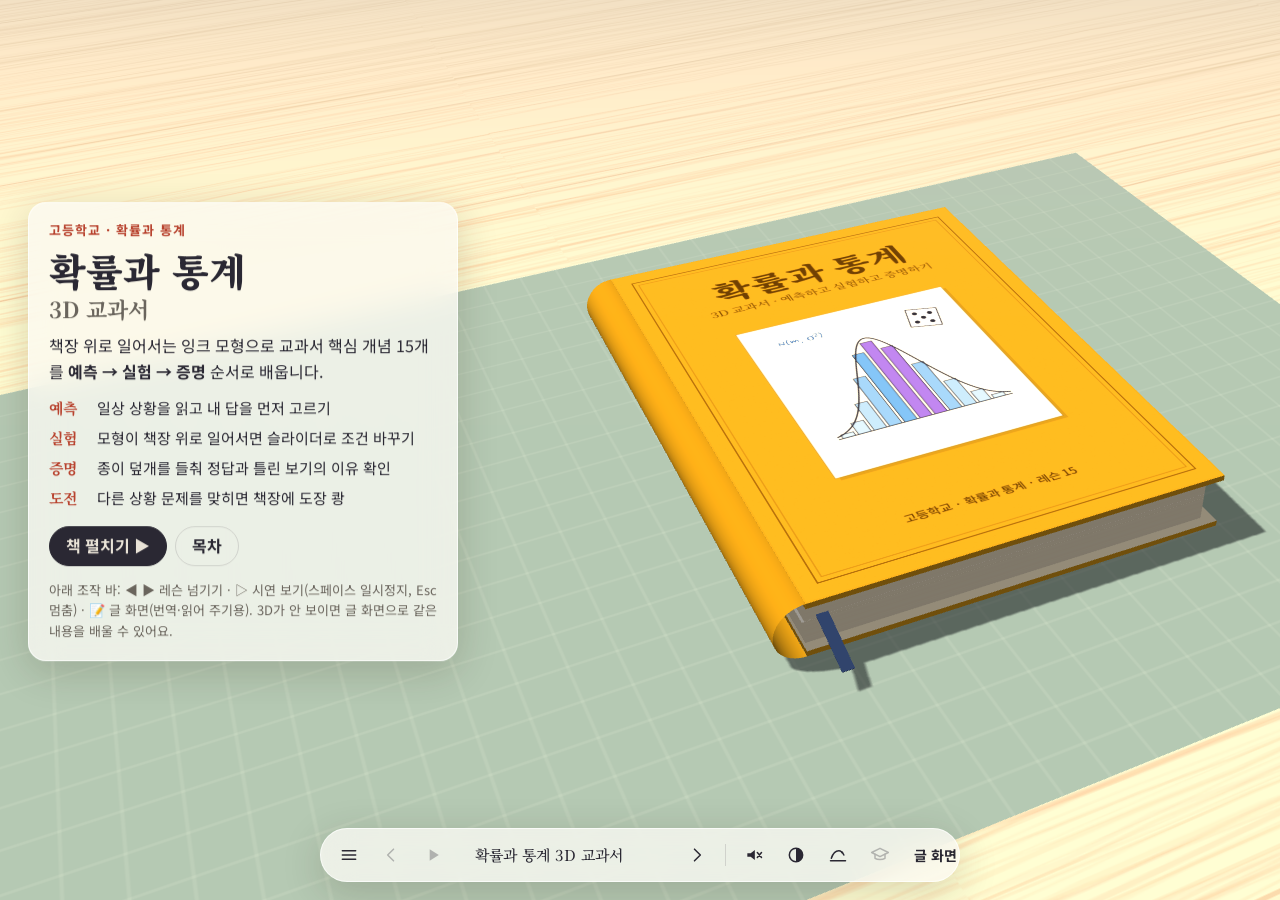
==== commit 90fb41a2: "Add files via upload" ====
--- a/index.html
+++ b/index.html
@@ -94,6 +94,13 @@
 .sliderrow { display: flex; gap: 12px; align-items: center; margin: 4px 0 10px; }
 .sliderrow input { flex: 1; accent-color: var(--blue); height: 28px; }
 .sliderrow output { min-width: 76px; text-align: right; font: 700 20px var(--serif); color: var(--blue); }
+sub, sup { font-size: .68em; line-height: 0; position: relative; vertical-align: baseline; }
+sub { top: .3em; } sup { top: -.45em; }
+.keybox { margin: 10px 0 4px; padding: 10px 12px; border-radius: 12px; background: rgba(242, 234, 214, .55); border: 1px solid var(--line); }
+.keybox .kl { font: 700 12px var(--sans); color: var(--red); letter-spacing: .06em; }
+.keybox .kf { font: 700 17px/1.5 var(--serif); }
+.keybox .kx { font: 700 15px/1.5 var(--serif); color: var(--blue); }
+.keybox .kx b { font: 700 12px var(--sans); margin-right: 6px; }
 .readout { width: 100%; border-collapse: collapse; margin: 12px 0 8px; font-size: 14px; }
 .readout caption { text-align: left; font-size: 12px; color: var(--muted); padding-bottom: 4px; }
 .readout th { text-align: left; font-weight: 500; padding: 5px 6px 5px 0; border-top: 1px solid var(--line); }
@@ -149,6 +156,10 @@
 .toast { position: fixed; left: 50%; bottom: 84px; transform: translate(-50%, 10px); z-index: 25; background: var(--ink); color: var(--bg); padding: 8px 16px; border-radius: 999px; font-size: 14px; opacity: 0; pointer-events: none; transition: .25s; max-width: calc(100vw - 32px); }
 .toast.show { opacity: 1; transform: translate(-50%, 0); }
 
+/* 확대·축소 버튼: 터치 화면이나 좁은 화면의 책 화면에서만 보임 */
+.zoomctl { display: none; position: fixed; right: 12px; bottom: 96px; z-index: 15; flex-direction: column; gap: 2px; padding: 4px; border-radius: 999px; }
+@media (pointer: coarse), (max-width: 760px) { body.book .zoomctl { display: flex; } }
+
 /* 목차 서랍 */
 .drawer { position: fixed; left: 16px; top: 16px; bottom: 84px; width: min(330px, calc(100vw - 32px)); z-index: 30; border-radius: 18px; padding: 16px 18px; overflow: auto; }
 .drawer h2 { margin: 0; font-size: 20px; }
@@ -196,7 +207,8 @@
 
 /* ── 좁은 화면: 패널은 아래에서 올라오는 시트 ── */
 @media (max-width: 760px) {
-  body.book .panel.side, body.book .panel.try, body.book .panel.side.wide { left: 8px; right: 8px; top: auto; bottom: 74px; width: auto; max-height: 46vh; border-radius: 16px; }
+  body.book .panel.side, body.book .panel.try, body.book .panel.side.wide { left: 8px; right: 8px; top: auto; bottom: 74px; width: auto; max-height: 42vh; border-radius: 16px; }
+  body.book .zoomctl { top: 12px; bottom: auto; right: 10px; }
   .coverCard { left: 8px; right: 8px; top: auto; bottom: 74px; transform: none; width: auto; max-height: 60vh; overflow: auto; }
   .coverCard h1 { font-size: 28px; }
   .how { display: none; }
@@ -218,6 +230,12 @@
   <canvas id="scene" tabindex="0" role="img" aria-label="책상 위에 놓인 확률과 통계 3D 교과서. 끌어서 시점을 돌리고, 휠로 확대·축소할 수 있어요."></canvas>
 </div>
 <p class="loading" id="loading" role="status">책을 꺼내는 중…</p>
+<!-- 터치 화면·좁은 화면용 확대·축소 버튼 (두 손가락으로도 됨) -->
+<div class="zoomctl glass" id="zoomCtl" role="group" aria-label="3D 확대·축소">
+  <button type="button" class="ib" id="zIn" aria-label="확대"><svg viewBox="0 0 24 24" aria-hidden="true"><path d="M12 5v14M5 12h14"/></svg></button>
+  <button type="button" class="ib" id="zOut" aria-label="축소"><svg viewBox="0 0 24 24" aria-hidden="true"><path d="M5 12h14"/></svg></button>
+  <button type="button" class="ib" id="zHome" aria-label="시점 처음으로"><svg viewBox="0 0 24 24" aria-hidden="true"><path d="M4 12a8 8 0 1 0 3-6.2M4 4v5h5"/></svg></button>
+</div>
 
 <main id="main">
   <!-- 표지 카드 -->
@@ -268,6 +286,7 @@
             <button type="button" class="btn ghost sm" id="btnPause" aria-pressed="false">⏸ 움직임 멈춤</button>
             <span id="actions" class="row wrap"></span>
           </div>
+          <div class="keybox" id="keyBox" aria-live="polite"></div>
           <table class="readout" aria-live="polite"><caption>계산 결과</caption><tbody id="readout"></tbody></table>
           <div class="legend" id="legend"></div>
           <details class="fig2d"><summary>2D 그림과 생략한 조건</summary><svg id="svgFig" viewBox="0 0 420 220" role="img" aria-label=""></svg><p class="small" id="omitted"></p></details>
@@ -441,9 +460,9 @@
 
   /* ───────── 1. 원순열 ───────── */
   LESSONS.push({
-    id: 'circ', unit: UNIT, title: '원순열', concept: '서로 다른 n개를 원형으로 배열하는 경우의 수',
-    source: '교과서 Ⅰ-1 여러 가지 순열 (원순열)',
-    terms: [['순열', '순서를 생각하며 늘어놓는 방법'], ['원순열', '원 모양으로 늘어놓는 순열. 돌려서 겹치는 배열은 한 가지로 센다']],
+    id: 'circ', unit: UNIT, title: '원순열', concept: '서로 다른 n개를 원형으로 배열하는 원순열의 수는 (n−1)!',
+    source: 'Ⅰ. 경우의 수 › 순열과 조합 › 원순열',
+    terms: [['순열', '서로 다른 n개에서 r개를 택하여 일렬로 나열하는 것'], ['원순열', '서로 다른 것을 원형으로 배열하는 순열. 회전하여 일치하는 것은 같은 것으로 본다']],
     situation: '가족 4명(A·B·C·D)이 둥근 식탁에 둘러앉습니다. 자리에 번호는 없고, 모두 한 칸씩 옆으로 옮겨 앉아도 <b>누구 옆에 누가 앉았는지</b>는 그대로입니다.',
     predict: {
       q: 'A·B·C·D 4명이 원탁에 앉는 서로 다른 방법은 모두 몇 가지일까요?',
@@ -513,9 +532,9 @@
 
   /* ───────── 2. 중복순열 ───────── */
   LESSONS.push({
-    id: 'rep', unit: UNIT, title: '중복순열', concept: '중복을 허용하여 r개를 택해 나열하는 경우의 수',
-    source: '교과서 Ⅰ-1 여러 가지 순열 (중복순열)',
-    terms: [['중복순열', '같은 것을 여러 번 뽑아도 된다고 하고 일렬로 나열하는 순열. 서로 다른 n개에서 r개를 뽑으면 n^r']],
+    id: 'rep', unit: UNIT, title: '중복순열', concept: '서로 다른 n개에서 중복을 허락하여 r개를 택하는 중복순열의 수 ₙΠᵣ = nʳ',
+    source: 'Ⅰ. 경우의 수 › 순열과 조합 › 중복순열',
+    terms: [['중복순열', '서로 다른 n개에서 중복을 허락하여 r개를 택하는 순열. 그 수를 기호 ₙΠᵣ로 나타내며 ₙΠᵣ = nʳ']],
     situation: '신호판에 깃발을 꽂는 칸이 r개 있습니다. 깃발은 <b>빨강·파랑·초록</b> 3가지 색이고, 같은 색을 여러 칸에 꽂아도 됩니다.',
     predict: {
       q: '칸이 3개일 때와 4개일 때를 비교합니다. 칸을 한 개 더 늘리면 만들 수 있는 신호의 수는 어떻게 될까요?',
@@ -602,9 +621,9 @@
 
   /* ───────── 3. 같은 것이 있는 순열 ───────── */
   LESSONS.push({
-    id: 'dup', unit: UNIT, title: '같은 것이 있는 순열', concept: '같은 것을 구별하지 않고 일렬로 나열하는 경우의 수',
-    source: '교과서 Ⅰ-1 여러 가지 순열 (같은 것이 있는 순열)',
-    terms: [['같은 것이 있는 순열', '서로 같은 것이 섞여 있어 자리를 바꿔도 달라지지 않는 순열. n!÷(같은 것끼리의 줄 세우기 수)']],
+    id: 'dup', unit: UNIT, title: '같은 것이 있는 순열', concept: 'n개 중에서 같은 것이 각각 p개, q개, …, r개씩 있을 때, n개를 일렬로 나열하는 순열의 수는 n!/(p!q!⋯r!)',
+    source: 'Ⅰ. 경우의 수 › 순열과 조합 › 같은 것이 있는 순열',
+    terms: [['같은 것이 있는 순열', 'n개 중에서 같은 것이 각각 p개, q개, …, r개씩 있을 때, n개를 일렬로 나열하는 순열. 그 수는 n!/(p!q!⋯r!) (단, p+q+⋯+r=n)']],
     situation: '구슬 5개를 일렬로 놓습니다. 그중 <b>k개는 똑같은 빨간 구슬</b>이고, 나머지는 서로 다른 색입니다. 빨간 구슬끼리 자리를 바꿔도 보기에는 달라지지 않습니다.',
     predict: {
       q: '5개가 모두 다르면 5!=120가지입니다. 이 중 3개가 똑같은 빨간 구슬일 때 서로 다른 배열은 몇 가지일까요?',
@@ -676,12 +695,12 @@
 
   /* ───────── 4. 중복조합 ───────── */
   LESSONS.push({
-    id: 'comb', unit: UNIT, title: '중복조합', concept: '중복을 허용하여 r개를 택하는 조합의 수',
-    source: '교과서 Ⅰ-2 중복조합',
-    terms: [['조합', '순서를 생각하지 않고 고르는 방법'], ['중복조합', '같은 것을 여러 번 골라도 되는 조합. 서로 다른 n개에서 r개를 고르면 ₙHᵣ = ₙ₊ᵣ₋₁Cᵣ']],
+    id: 'comb', unit: UNIT, title: '중복조합', concept: '서로 다른 n개에서 중복을 허락하여 r개를 택하는 중복조합의 수 ₙHᵣ = ₙ₊ᵣ₋₁Cᵣ',
+    source: 'Ⅰ. 경우의 수 › 순열과 조합 › 중복조합',
+    terms: [['조합', '서로 다른 n개에서 순서를 생각하지 않고 r개를 택하는 것'], ['중복조합', '서로 다른 n개에서 중복을 허락하여 r개를 택하는 조합. 그 수를 기호 ₙHᵣ로 나타내며 ₙHᵣ = ₙ₊ᵣ₋₁Cᵣ']],
     situation: '과일 가게에서 <b>사과·배·귤</b> 3종류 중 r개를 고릅니다. 같은 종류를 여러 개 담아도 되고, 담는 순서는 상관없습니다.',
     predict: {
-      q: '3종류의 과일에서 3개를 고르는 방법(순서 없음, 같은 종류 중복 가능)은 모두 몇 가지일까요?',
+      q: '3종류의 과일에서 3개를 고르는 방법(순서는 생각하지 않고, 같은 종류를 중복하여 골라도 됨)은 모두 몇 가지일까요?',
       options: [
         { t: '27가지 (3³)', ok: false, why: '고르는 순서까지 구별하는 중복순열의 값입니다. 사과·사과·배와 배·사과·사과는 담긴 과일이 같으므로 한 가지입니다.' },
         { t: '1가지 (₃C₃)', ok: false, why: '서로 다른 3개를 모두 고르는 한 가지뿐인 경우입니다. 같은 종류를 중복해서 고르는 경우가 빠졌습니다.' },
@@ -714,7 +733,7 @@
       options: [
         { t: '10개', ok: false, why: '₃H₃=₅C₃입니다. 변수를 3개로 본 값인데, 이 방정식에는 변수가 4개(x, y, z, w) 있습니다.' },
         { t: '24개', ok: false, why: '₄P₃입니다. 값을 서로 다르게 고르는 순열이어서, 같은 값을 여러 번 쓰는 해(예: 1, 1, 1, 0)가 빠졌습니다.' },
-        { t: '20개', ok: true, why: '서로 다른 4개의 변수 중에서 중복을 허용하여 3개를 고르는 방법과 같습니다. ₄H₃=₆C₃=20개입니다.' },
+        { t: '20개', ok: true, why: '서로 다른 4개의 변수 중에서 중복을 허락하여 3개를 택하는 방법과 같습니다. ₄H₃=₆C₃=20개입니다.' },
         { t: '64개', ok: false, why: '4³입니다. 순서를 구별하는 중복순열의 값으로, 합이 3이어야 한다는 조건이 반영되지 않았습니다.' }
       ]
     },
@@ -759,8 +778,8 @@
   /* ───────── 5. 이항정리 ───────── */
   LESSONS.push({
     id: 'binom', unit: UNIT, title: '이항정리와 파스칼의 삼각형', concept: '(a+b)ⁿ의 전개식의 계수는 조합의 수 ₙCᵣ',
-    source: '교과서 Ⅰ-3 이항정리',
-    terms: [['이항정리', '(a+b)ⁿ을 전개하는 공식'], ['이항계수', '전개식에서 각 항 앞의 수 ₙCᵣ'], ['파스칼의 삼각형', '이항계수를 삼각형 모양으로 늘어놓은 표']],
+    source: 'Ⅰ. 경우의 수 › 이항정리',
+    terms: [['이항정리', '(a+b)ⁿ = ₙC₀aⁿ + ₙC₁aⁿ⁻¹b + ⋯ + ₙCᵣaⁿ⁻ʳbʳ + ⋯ + ₙCₙbⁿ'], ['이항계수', '이항정리의 전개식에서 각 항의 계수 ₙC₀, ₙC₁, …, ₙCₙ'], ['일반항', '전개식의 각 항 ₙCᵣaⁿ⁻ʳbʳ'], ['파스칼의 삼각형', '이항계수를 삼각형 모양으로 배열한 것. ₙ₋₁Cᵣ₋₁ + ₙ₋₁Cᵣ = ₙCᵣ']],
     situation: '(a+b)⁴ = (a+b)(a+b)(a+b)(a+b)를 전개합니다. 네 개의 괄호에서 <b>a 또는 b 중 하나씩</b> 골라 곱한 것을 모두 더하는 일입니다.',
     predict: {
       q: '(a+b)⁴을 전개했을 때 a²b² 항의 계수는 얼마일까요?',
@@ -891,8 +910,8 @@
   /* ───────── 6. 통계적 확률 ───────── */
   LESSONS.push({
     id: 'stat', unit: UNIT, title: '통계적 확률과 수학적 확률', concept: '시행 횟수가 커질수록 상대도수가 일정한 값에 가까워진다',
-    source: '교과서 Ⅱ-1 확률의 뜻 (수학적 확률, 통계적 확률)',
-    terms: [['시행', '주사위 던지기처럼 같은 조건에서 되풀이할 수 있는 실험'], ['상대도수', '(사건이 일어난 횟수) ÷ (시행 횟수)'], ['통계적 확률', '시행 횟수를 한없이 크게 할 때 상대도수가 가까워지는 값'], ['수학적 확률', '모든 경우가 일어날 가능성이 같을 때 (사건의 경우의 수) ÷ (전체 경우의 수)']],
+    source: 'Ⅱ. 확률 › 확률의 뜻과 활용 › 수학적 확률과 통계적 확률',
+    terms: [['시행', '같은 조건에서 반복할 수 있고, 그 결과가 우연에 의하여 결정되는 실험이나 관찰'], ['표본공간·근원사건', '어떤 시행에서 일어날 수 있는 모든 결과의 집합이 표본공간 S, 한 개의 원소로 이루어진 사건이 근원사건'], ['수학적 확률', '표본공간 S의 각 근원사건이 일어날 가능성이 모두 같을 때, 사건 A가 일어날 확률 P(A) = n(A)/n(S)'], ['통계적 확률', '같은 시행을 n번 반복할 때 사건 A가 일어난 횟수를 rₙ이라 하면, n이 충분히 클 때 상대도수 rₙ/n이 가까워지는 일정한 값']],
     situation: '공정한 주사위를 던져 <b>6의 눈</b>이 나온 비율(상대도수)을 기록합니다. 던진 횟수가 많아지면 이 비율은 어떻게 변할까요? (3D는 컴퓨터로 대신 던진 모의실험입니다.)',
     predict: {
       q: '던지는 횟수를 10번에서 10000번까지 늘리면, 6의 눈이 나온 상대도수는 어떻게 될까요?',
@@ -964,8 +983,8 @@
   /* ───────── 7. 확률의 덧셈정리 ───────── */
   LESSONS.push({
     id: 'add', unit: UNIT, title: '확률의 덧셈정리', concept: 'P(A∪B) = P(A) + P(B) − P(A∩B)',
-    source: '교과서 Ⅱ-2 확률의 덧셈정리',
-    terms: [['사건 A∪B', 'A 또는 B가 일어나는 사건 (합사건)'], ['사건 A∩B', 'A와 B가 동시에 일어나는 사건 (곱사건)'], ['표본공간', '일어날 수 있는 모든 결과의 모임']],
+    source: 'Ⅱ. 확률 › 확률의 뜻과 활용 › 확률의 덧셈정리',
+    terms: [['사건 A∪B', '사건 A 또는 사건 B가 일어나는 사건'], ['사건 A∩B', '사건 A와 사건 B가 동시에 일어나는 사건'], ['배반사건', 'A∩B=∅, 곧 동시에 일어나지 않는 두 사건. 이때 P(A∪B) = P(A) + P(B)'], ['표본공간', '어떤 시행에서 일어날 수 있는 모든 결과의 집합']],
     situation: '학생 100명 중에서 한 명을 임의로 뽑습니다(가상의 조사). <b>수학 수업을 들은 학생 60명(A)</b>, <b>과학 수업을 들은 학생 50명(B)</b>이고, 둘 다 들은 학생 수는 아직 모릅니다.',
     predict: {
       q: '뽑힌 학생이 수학 또는 과학 수업을 들었을 확률 P(A∪B)는 얼마일까요?',
@@ -997,7 +1016,7 @@
       q: 'P(A)=1/2, P(B)=1/3, P(A∩B)=1/6일 때, P(A∪B)의 값은 얼마일까요?',
       options: [
         { t: '5/6', ok: false, why: '1/2+1/3만 더한 값입니다. 겹치는 부분 P(A∩B)=1/6을 한 번 빼야 합니다.' },
-        { t: '1/6', ok: false, why: '이것은 P(A∩B)의 값입니다. 합사건 A∪B의 확률은 이보다 큽니다.' },
+        { t: '1/6', ok: false, why: '이것은 P(A∩B)의 값입니다. 사건 A∪B의 확률은 이보다 큽니다.' },
         { t: '2/3', ok: true, why: 'P(A∪B)=P(A)+P(B)−P(A∩B)=1/2+1/3−1/6=3/6+2/6−1/6=4/6=2/3입니다.' },
         { t: '1/3', ok: false, why: '1/2−1/6처럼 일부만 계산한 값입니다. 세 값을 모두 사용한 덧셈정리의 결과가 아닙니다.' }
       ]
@@ -1024,8 +1043,8 @@
   /* ───────── 8. 여사건의 확률 (생일 문제) ───────── */
   LESSONS.push({
     id: 'comp', unit: UNIT, title: '여사건의 확률', concept: 'P(Aᶜ) = 1 − P(A) 로 “적어도 하나”의 확률 구하기',
-    source: '교과서 Ⅱ-2 확률의 덧셈정리 (여사건의 확률, 생활 속 수학 쏙: 생일이 같을 확률)',
-    terms: [['여사건 Aᶜ', 'A가 일어나지 않는 사건'], ['적어도 하나', '“하나 이상”이라는 뜻. 여사건(하나도 없다)으로 구하면 편하다']],
+    source: 'Ⅱ. 확률 › 확률의 뜻과 활용 › 여사건의 확률 (생일이 같을 확률)',
+    terms: [['여사건 Aᶜ', '사건 A가 일어나지 않는 사건'], ['여사건의 확률', 'P(Aᶜ) = 1 − P(A)'], ['적어도 하나', '“하나 이상”이라는 뜻. 여사건(하나도 없다)의 확률을 이용하면 편하다']],
     situation: '반 학생 k명 중에 <b>생일이 같은 학생이 있을 확률</b>을 구합니다. 1년은 365일로 보고, 태어난 날은 모두 같은 가능성이라고 가정합니다.',
     predict: {
       q: '학생이 25명일 때, 생일이 같은 두 학생이 적어도 한 쌍 있을 확률은 얼마쯤일까요?',
@@ -1099,8 +1118,8 @@
   /* ───────── 9. 조건부확률 ───────── */
   LESSONS.push({
     id: 'cond', unit: UNIT, title: '조건부확률', concept: 'P(B|A) = P(A∩B) ÷ P(A)',
-    source: '교과서 Ⅱ-3 조건부확률',
-    terms: [['조건부확률 P(B|A)', '사건 A가 일어났다고 알았을 때, 사건 B가 일어날 확률'], ['확률의 곱셈정리', 'P(A∩B) = P(A)·P(B|A)'], ['비복원추출', '꺼낸 것을 다시 넣지 않고 뽑는 방법']],
+    source: 'Ⅱ. 확률 › 조건부확률 › 조건부확률',
+    terms: [['조건부확률 P(B|A)', '사건 A가 일어났을 때 사건 B가 일어날 확률. P(B|A) = P(A∩B)/P(A) (단, P(A)>0)'], ['확률의 곱셈정리', 'P(A∩B) = P(A)P(B|A) (단, P(A)>0)'], ['비복원추출', '꺼낸 것을 다시 넣지 않고 다음 것을 꺼내는 추출']],
     situation: '주머니에 <b>빨간 공 r개와 파란 공 4개</b>가 들어 있습니다. 공을 한 개씩 차례로 꺼내고, 꺼낸 공은 다시 넣지 않습니다. 첫 번째로 빨간 공을 꺼냈다는 것을 알고 있습니다.',
     predict: {
       q: '빨간 공이 3개(r=3)일 때, 첫 번째에 빨간 공이 나온 것을 알고 있다면 두 번째도 빨간 공일 확률은 얼마일까요?',
@@ -1180,8 +1199,8 @@
   /* ───────── 10. 독립시행의 확률 ───────── */
   LESSONS.push({
     id: 'indep', unit: UNIT, title: '독립시행의 확률', concept: 'ₙCᵣ pʳ (1−p)ⁿ⁻ʳ',
-    source: '교과서 Ⅱ-4 사건의 독립과 종속 (독립시행의 확률)',
-    terms: [['독립', '한 사건이 일어나도 다른 사건이 일어날 확률이 바뀌지 않는 것'], ['독립시행', '같은 시행을 되풀이할 때 각 시행의 결과가 서로 영향을 주지 않는 시행']],
+    source: 'Ⅱ. 확률 › 조건부확률 › 사건의 독립과 종속 (독립시행의 확률)',
+    terms: [['독립', '두 사건 A, B에서 한 사건이 일어나는 것이 다른 사건이 일어날 확률에 영향을 주지 않을 때. P(B|A) = P(B)'], ['종속', '두 사건 A, B가 서로 독립이 아닐 때'], ['독립시행', '동전이나 주사위를 반복하여 던지는 것처럼, 같은 시행을 반복할 때 각 시행의 결과가 다른 시행의 결과에 영향을 주지 않는 시행']],
     situation: '농구 선수가 자유투를 한 번 던져 성공할 확률이 <b>1/3</b>이라고 합니다(가상의 값). 매번 앞의 결과와 상관없이 던지는 독립시행으로 보고, <b>6번</b> 던집니다.',
     predict: {
       q: '6번 던질 때, 성공 횟수 중 확률이 가장 큰 것은 몇 번일까요?',
@@ -1264,8 +1283,8 @@
   }
   LESSONS.push({
     id: 'expect', unit: UNIT, title: '이산확률변수의 기댓값', concept: 'E(X) = x₁p₁ + x₂p₂ + … + xₙpₙ',
-    source: '교과서 Ⅲ-2 이산확률변수의 기댓값과 표준편차',
-    terms: [['확률변수 X', '시행의 결과에 따라 값이 정해지는 변수'], ['이산확률변수', '값을 하나씩 셀 수 있는 확률변수'], ['기댓값(평균) E(X)', '시행을 아주 많이 되풀이할 때 X가 가질 것으로 기대되는 평균값'], ['분산 V(X)', '값이 평균에서 흩어진 정도. V(X)=E(X²)−{E(X)}²']],
+    source: 'Ⅲ. 통계 › 확률분포 › 이산확률변수의 기댓값과 표준편차',
+    terms: [['확률변수 X', '어떤 시행에서 표본공간의 각 원소에 하나의 실수를 대응시키는 것'], ['이산확률변수', '확률변수 X가 가질 수 있는 값이 유한개이거나, 자연수와 같이 셀 수 있을 때'], ['기댓값(평균) E(X)', 'E(X) = x₁p₁ + x₂p₂ + ⋯ + xₙpₙ. 확률변수 X의 평균이라고도 한다'], ['분산 V(X)·표준편차 σ(X)', 'V(X) = E((X−m)²) = E(X²) − {E(X)}², σ(X) = √V(X)']],
     situation: '뽑기 게임에서 점수 X가 <b>1점(확률 1/2), 2점(확률 1/3), a점(확률 1/6)</b>으로 나옵니다(가상의 게임). 게임을 아주 많이 되풀이했을 때 한 번당 평균 점수는 얼마일까요?',
     predict: {
       q: 'a=10일 때 한 번당 평균 점수 E(X)는 얼마일까요?',
@@ -1338,8 +1357,8 @@
   /* ───────── 12. 이항분포 ───────── */
   LESSONS.push({
     id: 'bin', unit: UNIT, title: '이항분포', concept: 'X ~ B(n, p)이면 E(X)=np, V(X)=np(1−p)',
-    source: '교과서 Ⅲ-3 이항분포',
-    terms: [['이항분포 B(n, p)', '성공 확률이 p인 독립시행을 n번 할 때 성공 횟수 X의 확률분포'], ['E(X)=np', '평균은 (시행 횟수)×(성공 확률)'], ['V(X)=npq', 'q=1−p']],
+    source: 'Ⅲ. 통계 › 확률분포 › 이항분포',
+    terms: [['이항분포 B(n, p)', '한 번의 시행에서 사건 A가 일어날 확률이 p일 때, n번의 독립시행에서 사건 A가 일어나는 횟수 X의 확률분포. P(X=r) = ₙCᵣ pʳ qⁿ⁻ʳ (q=1−p)'], ['평균 E(X)', 'E(X) = np'], ['분산 V(X)', 'V(X) = npq (단, q=1−p), 표준편차 σ(X) = √(npq)']],
     situation: '갈톤 보드(못 판)에서 구슬이 못에 부딪힐 때마다 <b>오른쪽으로 갈 확률이 p</b>, 왼쪽은 1−p입니다. 못 10단을 지나 오른쪽으로 간 횟수 X(0~10)에 해당하는 칸에 구슬이 모입니다. 즉 X는 이항분포 B(10, p)를 따릅니다.',
     predict: {
       q: '오른쪽으로 갈 확률이 p=0.7일 때, 구슬이 가장 많이 모이는 칸은 어디일까요? (칸 번호는 오른쪽으로 간 횟수 0~10)',
@@ -1444,8 +1463,8 @@
   function bandX(m, s) { return [[-9, -3, '#c9cdd4'], [-3, -2, COL.amber], [-2, -1, COL.green], [-1, 1, COL.blue], [1, 2, COL.green], [2, 3, COL.amber], [3, 9, '#c9cdd4']].map(function (b) { return [m + b[0] * s, m + b[1] * s, b[2]]; }); }
   LESSONS.push({
     id: 'norm', unit: UNIT, title: '정규분포', concept: '확률변수 X가 N(m, σ²)을 따를 때 Z = (X−m)/σ는 N(0, 1)을 따른다',
-    source: '교과서 Ⅲ-4 정규분포',
-    terms: [['확률밀도함수', '곡선과 x축 사이의 넓이가 확률이 되는 함수 f(x)'], ['정규분포 N(m, σ²)', '평균 m, 표준편차 σ인 종 모양 분포'], ['표준정규분포 N(0, 1)', '평균 0, 표준편차 1인 정규분포. Z=(X−m)/σ로 바꿔서 확률을 구함']],
+    source: 'Ⅲ. 통계 › 확률분포 › 정규분포',
+    terms: [['연속확률변수', '어떤 범위에 속하는 모든 실수 값을 가지는 확률변수'], ['확률밀도함수', '연속확률변수 X의 확률분포를 나타내는 함수 f(x). P(a≤X≤b)는 y=f(x)의 그래프와 x축 및 두 직선 x=a, x=b로 둘러싸인 부분의 넓이'], ['정규분포 N(m, σ²)', '평균이 m, 표준편차가 σ인 정규분포. 그래프는 직선 x=m에 대하여 대칭인 종 모양'], ['표준정규분포 N(0, 1)', '평균이 0, 표준편차가 1인 정규분포. X가 N(m, σ²)을 따를 때 Z=(X−m)/σ (표준화)는 N(0, 1)을 따른다']],
     situation: '전교생의 수학 점수 X(가상의 자료)가 평균 m=60점, 표준편차 σ점인 정규분포 N(60, σ²)을 따른다고 합시다. 종 모양 곡선과 x축 사이의 <b>넓이가 확률</b>입니다. 슬라이더로 σ를 바꿔 모양을 관찰하세요.',
     predict: {
       q: '표준편차 σ를 5에서 10으로 두 배로 키우면, 곡선과 x축 사이의 전체 넓이는 어떻게 될까요?',
@@ -1533,8 +1552,8 @@
   var SIG14 = Math.sqrt(35 / 12);
   LESSONS.push({
     id: 'xbar', unit: UNIT, title: '표본평균의 분포', concept: 'E(X̄)=m, σ(X̄)=σ/√n',
-    source: '교과서 Ⅲ-5 모집단과 표본 (표본평균의 분포)',
-    terms: [['모집단', '조사하려는 전체 대상'], ['표본', '모집단에서 뽑은 일부'], ['표본평균 X̄', '표본의 평균. 표본을 뽑을 때마다 달라지는 확률변수'], ['임의추출', '모집단의 각 대상이 같은 가능성으로 뽑히게 하는 추출']],
+    source: 'Ⅲ. 통계 › 통계적 추정 › 모집단과 표본 (표본평균의 분포)',
+    terms: [['모집단', '통계 조사에서 조사의 대상이 되는 집단 전체'], ['표본', '조사하기 위하여 모집단에서 뽑은 일부분'], ['임의추출', '모집단에 속하는 각 대상이 같은 확률로 추출되도록 하는 방법'], ['표본평균 X̄', '모집단에서 임의추출한 크기가 n인 표본의 평균. 표본에 따라 달라지는 확률변수이며 E(X̄)=m, σ(X̄)=σ/√n']],
     situation: '공정한 주사위를 한 번 던져 나온 눈이 모집단의 값입니다(모평균 m=3.5, 모표준편차 σ=√(35/12)≈1.708). 주사위를 <b>n번 던져 눈의 평균(표본평균 X̄)</b>을 구하는 일을 2000번 되풀이하면, X̄의 값들은 어떤 모양으로 흩어질까요?',
     predict: {
       q: '던지는 횟수(표본의 크기)를 n=1에서 n=25로 늘리면, 표본평균 X̄의 값들이 흩어진 정도(표준편차)는 어떻게 될까요?',
@@ -1608,8 +1627,8 @@
   function z15(seed) { var R = MX.rng(seed * 53 + 11), a = []; for (var i = 0; i < 100; i++) a.push(MX.normal(R)); return a; }
   LESSONS.push({
     id: 'ci', unit: UNIT, title: '모평균의 추정과 신뢰구간', concept: '신뢰도 95%: x̄ − 1.96·σ/√n ≤ m ≤ x̄ + 1.96·σ/√n',
-    source: '교과서 Ⅲ-6 모평균의 추정',
-    terms: [['모평균 m', '모집단의 평균. 보통 알 수 없어서 추정한다'], ['추정', '표본으로 모집단의 값을 어림잡는 일'], ['신뢰구간', '모평균을 포함할 것으로 기대하는 구간'], ['신뢰도 95%', '표본을 여러 번 뽑아 구간을 만들면 그중 약 95%가 모평균을 포함한다는 뜻']],
+    source: 'Ⅲ. 통계 › 통계적 추정 › 모평균의 추정',
+    terms: [['모평균 m', '모집단의 평균. 보통 알 수 없어서 표본을 이용하여 추정한다'], ['추정', '표본에서 얻은 정보를 이용하여 모평균과 같은 모집단의 특성을 추측하는 것'], ['신뢰구간', '모평균 m에 대한 신뢰도 95%의 신뢰구간: x̄ − 1.96·σ/√n ≤ m ≤ x̄ + 1.96·σ/√n'], ['신뢰도 95%', '크기가 n인 표본을 여러 번 임의추출하여 신뢰구간을 만들면, 그중 약 95%가 모평균 m을 포함한다는 뜻']],
     situation: '모표준편차가 σ=10인 정규분포 모집단에서 크기 n의 표본을 뽑아 표본평균 x̄를 구하고, 모평균 m의 신뢰도 95% 신뢰구간 <b>x̄ ± 1.96·σ/√n</b>을 만듭니다. 이 일을 100번 되풀이한 결과가 3D에 줄지어 있습니다. (실제 모평균은 50이지만, 연구자는 모른다고 가정합니다.)',
     predict: {
       q: '표본의 크기를 n=25에서 n=100으로 4배로 늘리면, 신뢰도 95% 신뢰구간의 길이는 어떻게 될까요?',
@@ -1703,7 +1722,7 @@
   comb: {
     ask: ['사과·사과·배와 배·사과·사과가 같은 방법인 이유는?', '칸막이(|) 2개는 무엇을 나누는 역할을 하나요?'],
     simplify: '각 과일이 충분히 많다고 가정했습니다. 3D는 가능한 담는 방법을 하나씩 순환하며, 공과 칸막이를 놓는 방법은 ₙHᵣ=ₙ₊ᵣ₋₁Cᵣ과 같은 값을 줍니다.',
-    misc: '중복순열 3ʳ과 혼동합니다. 중복을 허용해도 ₙCᵣ을 그대로 씁니다.',
+    misc: '중복순열 3ʳ과 혼동합니다. 중복을 허락해도 ₙCᵣ을 그대로 씁니다.',
     verify: 'r=1~6에서 (사과, 배, 귤) 개수의 조합을 직접 세어 표시값과 일치했습니다. x+y+z+w=3의 음이 아닌 정수 해는 20개임을 모두 세어 확인했습니다.',
     data: '교과서 내용: 중복조합의 수 ₙHᵣ=ₙ₊ᵣ₋₁Cᵣ. 가상의 상황: 과일 가게.'
   },
@@ -1786,6 +1805,41 @@
   }
 };
 
+/* keys.js — 레슨별 "핵심 식"
+   f  : n, r 같은 미지수로 쓴 일반식 (교과서 기호)
+   ex : 지금 슬라이더 값을 대입한 예시 (책장·패널에서 파란색으로 표시)
+   첨자는 유니코드 아래·위 첨자 글자로 적고, 화면에서는 작게 내려·올려 그림 */
+var KEYS = (function () {
+  var SUB = '₀₁₂₃₄₅₆₇₈₉', SUP = '⁰¹²³⁴⁵⁶⁷⁸⁹';
+  var sub = function (n) { return String(n).split('').map(function (d) { return SUB[+d]; }).join(''); };
+  var sup = function (n) { return String(n).split('').map(function (d) { return SUP[+d]; }).join(''); };
+  var nCr = MX.nCr, fact = MX.fact;
+  var val = function (d, v, env, k) { return String(d.calc(v, env)[k][1]); };
+  var num = function (s) { var m = String(s).match(/-?\d+(\.\d+)?/); return m ? m[0] : s; };
+  return {
+    circ: { f: '원순열의 수 = n!/n = (n−1)!', ex: function (d, n) { return '(' + n + '−1)! = ' + (n - 1) + '! = ' + fact(n - 1); } },
+    rep: { f: 'ₙΠᵣ = nʳ', ex: function (d, r) { return '₃Π' + sub(r) + ' = 3' + sup(r) + ' = ' + Math.pow(3, r); } },
+    dup: { f: 'n!/(p!q!⋯r!)  (p+q+⋯+r = n)', ex: function (d, k) { return '5!/' + k + '! = ' + fact(5) / fact(k); } },
+    comb: { f: 'ₙHᵣ = ₙ₊ᵣ₋₁Cᵣ', ex: function (d, r) { return '₃H' + sub(r) + ' = ' + sub(r + 2) + 'C' + sub(r) + ' = ' + nCr(r + 2, r); } },
+    binom: { f: 'ₙC₀ + ₙC₁ + ⋯ + ₙCₙ = 2ⁿ', ex: function (d, n) { return sub(n) + 'C₀ + ' + sub(n) + 'C₁ + ⋯ + ' + sub(n) + 'C' + sub(n) + ' = ' + Math.pow(2, n) + ' = 2' + sup(n); } },
+    stat: { f: '상대도수 rₙ/n → 통계적 확률 (n이 충분히 클 때)', ex: function (d, v, env) { return num(val(d, v, env, 1)) + '/' + num(val(d, v, env, 0)) + ' = ' + val(d, v, env, 2); } },
+    add: { f: 'P(A∪B) = P(A) + P(B) − P(A∩B)', ex: function (d, v) { return '60/100 + 50/100 − ' + v + '/100 = ' + (110 - v) + '/100'; } },
+    comp: { f: 'P(A) = 1 − P(Aᶜ)', ex: function (d, v, env) { return '1 − ' + val(d, v, env, 1) + ' = ' + val(d, v, env, 2); } },
+    cond: { f: 'P(B|A) = P(A∩B)/P(A)', ex: function (d, v, env) { return '(' + val(d, v, env, 2) + ') ÷ (' + val(d, v, env, 1) + ') = ' + val(d, v, env, 3); } },
+    indep: { f: 'P(X=r) = ₙCᵣ pʳ qⁿ⁻ʳ  (q = 1−p)', ex: function (d, r, env) { return '₆C' + sub(r) + '(1/3)' + sup(r) + '(2/3)' + sup(6 - r) + ' = ' + val(d, r, env, 2).replace(/ ≈.*/, ''); } },
+    expect: { f: 'E(X) = x₁p₁ + x₂p₂ + ⋯ + xₙpₙ', ex: function (d, a, env) { return '1×½ + 2×⅓ + ' + a + '×⅙ = ' + val(d, a, env, 0); } },
+    bin: { f: 'E(X) = np,  V(X) = npq', ex: function (d, v, env) {
+      var m = val(d, v, env, 0).match(/B\((\d+), ([\d.]+)\)/); if (!m) return val(d, v, env, 1);
+      var n = +m[1], p = +m[2], q = Math.round((1 - p) * 100) / 100;
+      return 'E(X) = ' + n + '×' + p + ' = ' + MX.fx(n * p, 2) + ',  V(X) = ' + n + '×' + p + '×' + q + ' = ' + MX.fx(n * p * q, 2);
+    } },
+    norm: { f: 'Z = (X − m)/σ', ex: function (d, s) { return 'Z = (70 − 60)/' + s + ' = ' + MX.fx(10 / s, 2); } },
+    xbar: { f: 'E(X̄) = m,  σ(X̄) = σ/√n', ex: function (d, n, env) { return 'σ(X̄) = 1.708/√' + n + ' = ' + val(d, n, env, 2); } },
+    ci: { f: 'x̄ − 1.96·σ/√n ≤ m ≤ x̄ + 1.96·σ/√n', ex: function (d, n, env) { return '구간의 길이 2×1.96×10/√' + n + ' = ' + val(d, n, env, 1); } }
+  };
+})();
+if (typeof module !== 'undefined') module.exports = { KEYS: KEYS };
+
 /* ink.js — 잉크 펜화 느낌의 3D 재질과 레슨용 3D 도우미
    · 채도가 낮은 색 → 흰 종이에 펜으로 그린 모형(어두운 쪽은 빗금)
    · 채도가 높은 색 → 빛나는 색(확률·개수 같은 '양'을 나타내는 부분)
@@ -1958,7 +2012,11 @@
     g.addColorStop(0, 'rgba(90,70,40,0.22)'); g.addColorStop(1, 'rgba(90,70,40,0)'); c.fillStyle = g; c.fillRect(0, 0, PW, PH);
   }
 
-  /* ── 글자 배치 (굵게 <b> 지원, 한글은 글자 단위 줄바꿈) ── */
+  /* ── 글자 배치 (굵게 <b> 지원, 한글은 글자 단위 줄바꿈) ──
+     6차: ₙ ᵣ ₊ ² ⁿ 같은 아래·위 첨자 유니코드는 글꼴마다 모양·크기가 달라 수식이 깨져 보였음
+          → 보통 글자로 바꾼 뒤 작게(0.66배) 내려(아래 첨자)·올려(위 첨자) 직접 그림 */
+  var SUBC = '₀₁₂₃₄₅₆₇₈₉₊₋₌₍₎ₐₑₒₓₕₖₗₘₙₚₛₜᵢⱼᵣᵤᵥ', SUBN = '0123456789+−=()aeoxhklmnpstijruv';
+  var SUPC = '⁰¹²³⁴⁵⁶⁷⁸⁹⁺⁻⁼⁽⁾ⁿⁱʳᶜˣᵏᵃᵇ', SUPN = '0123456789+−=()nircxkab';
   function decode(s) { return s.replace(/&lt;/g, '<').replace(/&gt;/g, '>').replace(/&amp;/g, '&').replace(/&nbsp;/g, ' ').replace(/&quot;/g, '"'); }
   function chars(html) {
     var out = [], b = false;
@@ -1966,56 +2024,83 @@
       if (/^<b>$/i.test(p) || /^<strong>$/i.test(p)) b = true;
       else if (/^<\/b>$/i.test(p) || /^<\/strong>$/i.test(p)) b = false;
       else if (/^</.test(p)) { /* 다른 태그는 버림 */ }
-      else decode(p).split('').forEach(function (ch) { out.push({ ch: ch, b: b }); });
+      else decode(p).split('').forEach(function (ch) {
+        var i = SUBC.indexOf(ch), j = SUPC.indexOf(ch);
+        if (i >= 0) out.push({ ch: SUBN[i], b: b, s: 1 }); else if (j >= 0) out.push({ ch: SUPN[j], b: b, s: 2 }); else out.push({ ch: ch, b: b, s: 0 });
+      });
     });
     return out;
   }
-  function plain(html) { return chars(html).map(function (x) { return x.ch; }).join(''); }
+  function plain(html) { return String(html).replace(/<[^>]+>/g, ''); }
+  /* HTML 화면용: 첨자 유니코드를 <sub>·<sup> 로 바꿔 글꼴에 상관없이 고르게 보이게 */
+  var reSub = new RegExp('[' + SUBC + ']+', 'g'), reSup = new RegExp('[' + SUPC + ']+', 'g');
+  function mh(s) {
+    var map = function (str, from, to) { return str.split('').map(function (ch) { return to[from.indexOf(ch)]; }).join(''); };
+    return String(s).replace(reSub, function (m) { return '<sub>' + map(m, SUBC, SUBN) + '</sub>'; }).replace(reSup, function (m) { return '<sup>' + map(m, SUPC, SUPN) + '</sup>'; });
+  }
   /* 쪽 전체 글자 배율: 내용이 넘치면 쪽을 다시 그리며 조금씩 줄임 */
   var K = 1, trunc = [];
   function fz(n) { return Math.round(n * K); }
+  var SS = 0.66;                                   /* 첨자 크기 비율 */
+  /* 글자 하나 그리기·재기 도우미 (첨자 포함) */
+  function fonts(size, o) {
+    var font = o.font || SERIF, w = o.weight || 400, ss = Math.max(8, Math.round(size * SS));
+    return { size: size, n: w + ' ' + size + 'px ' + font, b: '700 ' + size + 'px ' + font, sn: w + ' ' + ss + 'px ' + font, sb: '700 ' + ss + 'px ' + font };
+  }
+  function fontOf(F, q, bold) { var bb = q.b || bold; return q.s ? (bb ? F.sb : F.sn) : (bb ? F.b : F.n); }
+  function drawRun(c, ln, x, y, F, bold, cw) {
+    var xx = x;
+    ln.forEach(function (q) {
+      c.font = fontOf(F, q, bold);
+      c.fillText(q.ch, xx, y + (q.s === 1 ? F.size * 0.24 : q.s === 2 ? -F.size * 0.36 : 0));
+      xx += cw(q);
+    });
+    return xx - x;
+  }
   /* o: {size, min(줄 수가 넘치면 이 크기까지 줄임), font, color, lh, bold, weight, max(최대 줄 수), tag} → 마지막 y 반환
      3차: 말줄임(…)은 글자를 최소 크기까지 줄여도 안 들어갈 때만 쓰고, 그 경우 trunc 에 기록 */
   function layout(c, cs, w, size, o) {
-    var font = o.font || SERIF, fN = (o.weight || 400) + ' ' + size + 'px ' + font, fB = '700 ' + size + 'px ' + font, wcache = {};
-    function cw(ch, b) { var k = (b ? 'b' : 'n') + ch; if (wcache[k] === undefined) { c.font = b || o.bold ? fB : fN; wcache[k] = c.measureText(ch).width; } return wcache[k]; }
+    var F = fonts(size, o), wcache = {};
+    function cw(q) { var k = (q.b ? 'b' : 'n') + q.s + q.ch; if (wcache[k] === undefined) { c.font = fontOf(F, q, o.bold); wcache[k] = c.measureText(q.ch).width; } return wcache[k]; }
     var lines = [], line = [], width = 0, lastSpace = -1;
     cs.forEach(function (x) {
       if (x.ch === '\n') { lines.push(line); line = []; width = 0; lastSpace = -1; return; }
-      var ww = cw(x.ch, x.b);
+      var ww = cw(x);
       if (width + ww > w && line.length) {
         if (lastSpace > 0 && lastSpace > line.length - 14) { var rest = line.slice(lastSpace + 1); lines.push(line.slice(0, lastSpace)); line = rest; }
         else { lines.push(line); line = []; }
-        width = line.reduce(function (s, q) { return s + cw(q.ch, q.b); }, 0); lastSpace = -1;
+        width = line.reduce(function (s, q) { return s + cw(q); }, 0); lastSpace = -1;
         if (x.ch === ' ' && !line.length) return;
       }
       if (x.ch === ' ') lastSpace = line.length;
       line.push(x); width += ww;
     });
     if (line.length) lines.push(line);
-    return { lines: lines, cw: cw, fN: fN, fB: fB };
+    return { lines: lines, cw: cw, F: F };
   }
   function para(c, html, x, y, w, o) {
     o = o || {}; var base = fz(o.size || 26), min = Math.min(base, fz(o.min || o.size || 26)), size = base, cs = chars(html), L;
     for (; ; size--) { L = layout(c, cs, w, size, o); if (!o.max || L.lines.length <= o.max || size <= min) break; }
-    var lines = L.lines, cw = L.cw, lh = Math.round((o.lh ? fz(o.lh) : base * 1.55) * size / base);
+    var lines = L.lines, cw = L.cw, lh = Math.round((o.lh ? fz(o.lh) : base * 1.55) * size / base), ell = { ch: '…', b: false, s: 0 };
     if (o.max && lines.length > o.max) {
       trunc.push((o.tag || '글') + ': ' + plain(html).slice(0, 40));
-      lines = lines.slice(0, o.max); var l = lines[o.max - 1]; while (l.length && l.reduce(function (s, q) { return s + cw(q.ch, q.b); }, 0) > w - cw('…')) l.pop(); l.push({ ch: '…', b: false });
+      lines = lines.slice(0, o.max); var l = lines[o.max - 1]; while (l.length && l.reduce(function (s, q) { return s + cw(q); }, 0) > w - cw(ell)) l.pop(); l.push(ell);
     }
     c.fillStyle = o.color || INKC; c.textBaseline = 'alphabetic'; c.textAlign = 'left';
-    lines.forEach(function (ln, k) {
-      var xx = x, yy = y + k * lh + size;
-      ln.forEach(function (q) { c.font = q.b || o.bold ? L.fB : L.fN; c.fillText(q.ch, xx, yy); xx += cw(q.ch, q.b); });
-    });
+    lines.forEach(function (ln, k) { drawRun(c, ln, x, y + k * lh + size, L.F, o.bold, cw); });
     return y + lines.length * lh;
   }
   function text(c, s, x, y, font, color, align) { c.font = font; c.fillStyle = color || INKC; c.textAlign = align || 'left'; c.textBaseline = 'alphabetic'; c.fillText(s, x, y); }
-  /* 한 줄 글: maxW 를 넘으면 글자 크기를 줄여서 맞춤 */
+  /* 한 줄 글(첨자 포함): maxW 를 넘으면 글자 크기를 줄여서 맞춤. align: left | right | center */
   function fitText(c, s, x, y, maxW, size, pre, font, color, align) {
-    size = fz(size); c.font = pre + ' ' + size + 'px ' + font;
-    var tw = c.measureText(s).width; if (tw > maxW) { size = Math.max(10, Math.floor(size * maxW / tw)); }
-    text(c, s, x, y, pre + ' ' + size + 'px ' + font, color, align); return size;
+    var o = { font: font, weight: pre && /\d/.test(pre) ? pre : 400 }, cs = chars(s).filter(function (q) { return q.ch !== '\n'; });
+    size = fz(size);
+    var L = layout(c, cs, 1e9, size, o), tw = cs.reduce(function (t, q) { return t + L.cw(q); }, 0);
+    if (tw > maxW) { size = Math.max(10, Math.floor(size * maxW / tw)); L = layout(c, cs, 1e9, size, o); tw = cs.reduce(function (t, q) { return t + L.cw(q); }, 0); }
+    var x0 = align === 'right' ? x - tw : align === 'center' ? x - tw / 2 : x;
+    c.fillStyle = color || INKC; c.textAlign = 'left'; c.textBaseline = 'alphabetic';
+    drawRun(c, cs, x0, y, L.F, false, L.cw);
+    return size;
   }
   function rrect(c, x, y, w, h, r) { c.beginPath(); c.moveTo(x + r, y); c.arcTo(x + w, y, x + w, y + h, r); c.arcTo(x + w, y + h, x, y + h, r); c.arcTo(x, y + h, x, y, r); c.arcTo(x, y, x + w, y, r); c.closePath(); }
   /* 손으로 그린 듯 흔들리는 선 */
@@ -2055,18 +2140,21 @@
     fitText(c, d.title, L, 96 + fz(78), w, 64, '900', SERIF, INKC);
     y = para(c, d.concept, L, 96 + fz(94), w, { size: 25, min: 19, color: GRAY, max: 2, tag: '개념' });
 
-    /* 핵심 식 상자 (슬라이더와 함께 바뀜): 왼쪽 식, 오른쪽 값 — 서로 겹치지 않게 폭을 나눔 */
-    var rows = d.calc(st.v, st.env), em = rows.filter(function (r) { return r[2]; })[0] || rows[rows.length - 1];
-    y += fz(16); var bh = fz(116), valW = w * 0.34, labW = w - valW - 50;
+    /* 핵심 식 상자 — 6차: 위는 n, r 같은 미지수로 쓴 일반식(검정), 아래는 지금 값을 대입한 예시(파랑) */
+    var key = (typeof KEYS !== 'undefined' && KEYS[d.id]) || null, rows = d.calc(st.v, st.env), em = rows.filter(function (r) { return r[2]; })[0] || rows[rows.length - 1];
+    var gen = key ? key.f : em[0], ex = key ? key.ex(d, st.v, st.env) : String(em[1]);
+    y += fz(16); var bh = fz(132);
     c.fillStyle = 'rgba(242,234,214,0.75)'; rrect(c, L, y, w, bh, 12); c.fill(); c.strokeStyle = 'rgba(42,40,51,0.5)'; c.lineWidth = 2; c.stroke();
-    text(c, '핵심 식', L + 22, y + fz(34), '700 ' + fz(20) + 'px ' + SANS, RED);
-    para(c, em[0], L + 22, y + fz(40), labW, { size: 26, min: 17, weight: 700, max: 2, lh: 32, tag: '핵심 식' });
-    fitText(c, String(em[1]), R - 22, y + bh * 0.66, valW, 34, '700', SERIF, BLUE, 'right');
+    text(c, '핵심 식', L + 22, y + fz(32), '700 ' + fz(20) + 'px ' + SANS, RED);
+    fitText(c, gen, L + 22, y + fz(72), w - 44, 32, '700', SERIF, INKC, 'left');
+    text(c, '예', L + 22, y + fz(114), '700 ' + fz(19) + 'px ' + SANS, BLUE);
+    fitText(c, ex, L + 52, y + fz(114), w - 74, 28, '700', SERIF, BLUE, 'left');
     y += bh;
-    /* 여백의 손글씨 메모: 쪽 안쪽에 오른쪽 맞춤 */
-    var memo = d.slider.label.split(' ').pop() + ' = ' + d.slider.fmt(st.v) + '  →  ' + em[1];
-    c.save(); c.translate(R - 8, y + fz(40)); c.rotate(-0.035); fitText(c, memo, 0, 0, w * 0.75, 36, '', HAND, BLUE, 'right'); c.restore();
-    y += fz(56);
+    /* 여백의 손글씨 메모: 지금 슬라이더 값 (쪽 안쪽에 오른쪽 맞춤) */
+    var fv = d.slider.fmt(st.v), vm = d.slider.label.match(/(n\(A∩B\)|[a-zσ])(?![a-z가-힣])/gi), vn = vm ? vm[vm.length - 1] : '';
+    var memo = (/=/.test(fv) || !vn ? fv : vn + ' = ' + fv) + '일 때 ↑';
+    c.save(); c.translate(R - 8, y + fz(38)); c.rotate(-0.035); fitText(c, memo, 0, 0, w * 0.6, 34, '', HAND, BLUE, 'right'); c.restore();
+    y += fz(52);
 
     /* 상황 */
     y = para(c, d.situation, L, y, w, { size: 26, min: 19, max: 6, lh: 40, tag: '상황' }) + fz(12);
@@ -2197,7 +2285,7 @@
   }
 
   /* 쪽 캔버스 좌표 → 책장 위치(0~1) */
-  return { PW: PW, PH: PH, FLAP: FLAP, STAMP: STAMP, make: make, copy: copy, drawLeft: drawLeft, drawRight: drawRight, fitSvg: fitSvg, drawCover: drawCover, plain: plain, MARK: MARK, HAND: HAND, SERIF: SERIF, SANS: SANS };
+  return { PW: PW, PH: PH, FLAP: FLAP, STAMP: STAMP, make: make, copy: copy, drawLeft: drawLeft, drawRight: drawRight, fitSvg: fitSvg, mh: mh, drawCover: drawCover, plain: plain, MARK: MARK, HAND: HAND, SERIF: SERIF, SANS: SANS };
 })();
 
 /* book.js — 책상 위의 3D 책: 표지 열기, 책장 넘기기, 덮개, 도장, 모형 세우기, 카메라 */
@@ -2443,7 +2531,8 @@
   this.redrawTags = function () { if (H) H.redrawTags(); };
 
   /* ── 카메라 ── */
-  var cur = { t: new T.Vector3(0, 0.6, 0.6), theta: 0, phi: 0.75, r: 22 }, goal = { t: new T.Vector3(0, 0.6, 0.6), theta: 0, phi: 0.75, R: 8 }, user = { dt: 0, dp: 0, z: 1 };
+  var cur = { t: new T.Vector3(0, 0.6, 0.6), theta: 0, phi: 0.75, r: 22 }, goal = { t: new T.Vector3(0, 0.6, 0.6), theta: 0, phi: 0.75, R: 8 }, user = { dt: 0, dp: 0, z: 1, px: 0, pz: 0 };   /* px·pz: 두 손가락으로 옮긴 만큼(책상 위 좌표) */
+  var gT = new T.Vector3();
   var ins = { l: 0, r: 0, b: 70, t: 0 }, vo = { x: 0, y: 0 }, snap = true;
   this.setInsets = function (o) { ins = o; };
   function fitR(R) {
@@ -2490,11 +2579,21 @@
   /* p: {t:[x,y,z] 또는 Vector3, theta, phi, R(대략 크기), pts('spread'|'cover'|'flap'|'model': 이 범위가 다 보이게)} */
   this.poseTo = function (p, keepUser) {
     goal.t.copy(p.t.isVector3 ? p.t : new T.Vector3(p.t[0], p.t[1], p.t[2])); goal.theta = p.theta; goal.phi = p.phi; goal.R = p.R; goal.pts = p.pts || null; goal.min = p.min || 0;
-    if (!keepUser) { user.dt = 0; user.dp = 0; user.z = 1; }
+    if (!keepUser) { user.dt = 0; user.dp = 0; user.z = 1; user.px = 0; user.pz = 0; }
     if (self.still) snap = true;
   };
-  this.orbit = function (dt, dp, dz) { user.dt += dt; user.dp = MX.clamp(user.dp + dp, -0.6, 0.5); if (dz) user.z = MX.clamp(user.z * dz, 0.35, 2.2); if (self.still) snap = true; };
-  this.resetUser = function () { user.dt = 0; user.dp = 0; user.z = 1; if (self.still) snap = true; };
+  /* 6차: 휴대폰에서 글자를 읽을 만큼 가까이 갈 수 있게 최소 배율을 0.35 → 0.15 */
+  this.orbit = function (dt, dp, dz) { user.dt += dt; user.dp = MX.clamp(user.dp + dp, -0.6, 0.5); if (dz) user.z = MX.clamp(user.z * dz, 0.15, 2.2); if (self.still) snap = true; };
+  this.resetUser = function () { user.dt = 0; user.dp = 0; user.z = 1; user.px = 0; user.pz = 0; if (self.still) snap = true; };
+  /* 화면에서 손가락이 움직인 픽셀만큼 보는 곳을 책상 위에서 옮김 (내용이 손가락을 따라오게) */
+  this.pan = function (dxPx, dyPx) {
+    var h = canvas.clientHeight || 1, k = cur.r * 2 * Math.tan(cam.fov * Math.PI / 360) / h, th = cur.theta, sy = 1 / Math.max(0.35, Math.cos(cur.phi));
+    var rx = Math.cos(th), rz = -Math.sin(th), fx = -Math.sin(th), fz = -Math.cos(th);   /* 오른쪽, 앞(멀어지는 쪽) */
+    user.px = MX.clamp(user.px + (-dxPx * rx + dyPx * sy * fx) * k, -9, 9);
+    user.pz = MX.clamp(user.pz + (-dxPx * rz + dyPx * sy * fz) * k, -7, 7);
+    if (self.still) snap = true;
+  };
+  this.zoomLevel = function () { return user.z; };
   this.snapCam = function () { snap = true; };
 
   /* ── 고르기(클릭) ── */
@@ -2544,7 +2643,7 @@
     var gth = goal.theta + user.dt, gph = MX.clamp(goal.phi + user.dp, 0.18, 1.45), pts = goal.pts ? ptsFor(goal.pts) : null;
     var gr = (pts ? Math.max(goal.min, fitPts(pts, goal.t, gth, gph)) : fitR(goal.R)) * user.z;
     var a = snap ? 1 : 1 - Math.exp(-dt * 3.2); snap = false;
-    cur.t.lerp(goal.t, a); cur.theta += (gth - cur.theta) * a; cur.phi += (gph - cur.phi) * a; cur.r += (gr - cur.r) * a;
+    gT.set(goal.t.x + user.px, goal.t.y, goal.t.z + user.pz); cur.t.lerp(gT, a); cur.theta += (gth - cur.theta) * a; cur.phi += (gph - cur.phi) * a; cur.r += (gr - cur.r) * a;
     var sp = Math.sin(cur.phi);
     cam.position.set(cur.t.x + cur.r * sp * Math.sin(cur.theta), cur.t.y + cur.r * Math.cos(cur.phi), cur.t.z + cur.r * sp * Math.cos(cur.theta));
     cam.lookAt(cur.t);
@@ -2564,7 +2663,7 @@
   'use strict';
   var $ = function (s, r) { return (r || document).querySelector(s); };
   var $$ = function (s, r) { return Array.prototype.slice.call((r || document).querySelectorAll(s)); };
-  var L = LESSONS, MARK = PAGES.MARK;
+  var L = LESSONS, MARK = PAGES.MARK, mh = PAGES.mh;      /* mh: 첨자 유니코드 → <sub>/<sup> */
   var T = null, world = null;
 
   /* ───────── 저장소 (막혀 있어도 동작) ───────── */
@@ -2648,11 +2747,15 @@
   }
 
   /* ───────── 카메라 자세 ───────── */
+  function portraitPhone() { return window.innerWidth <= 760 && window.innerHeight > window.innerWidth; }
   function pose(name, keep) {
     if (!world) return;
+    S.pose = name;                        /* 화면 방향이 바뀌면 같은 자세로 다시 맞추려고 기억 */
     var W = world.W, mi = world.modelInfo;
     /* pts: 이 범위(책 전체·모형 등)가 패널을 뺀 빈 화면 안에 다 들어오도록 거리를 맞춤 */
     if (name === 'cover') world.poseTo({ t: [W / 2 - 0.3, 0.5, 0.35], theta: -0.45, phi: 0.95, R: 6.3, pts: 'cover' }, keep);
+    /* 6차: 세로 휴대폰은 펼친 두 쪽을 다 넣으면 너무 작아져서 글이 있는 왼쪽 쪽 하나를 크게 보여 줌 */
+    else if (name === 'spread' && portraitPhone()) world.poseTo({ t: [-W / 2, 0.3, 0.6], theta: 0.04, phi: 0.6, R: 4.6, pts: 'flap', min: 4 }, keep);
     else if (name === 'spread') world.poseTo({ t: [0, 0.3, 0.35], theta: 0, phi: 0.74, R: 7.6, pts: 'spread' }, keep);
     else if (name === 'model') world.poseTo({ t: [(mi.center.x + W / 2) / 2, (mi.center.y + world.TOP) / 2, mi.center.z / 2], theta: 0.3, phi: (mi.cam && mi.cam.bookPhi) || 0.98, R: Math.max(4, mi.radius * 1.25), pts: 'modelPage', min: 7 }, keep);   /* bookPhi: 레슨이 원하는 내려다보는 각도 */
     else if (name === 'low') world.poseTo({ t: mi.center, theta: 0.95, phi: 1.3, R: Math.max(3, mi.radius * 0.9), pts: 'model', min: 5 }, keep);
@@ -2700,6 +2803,8 @@
       else if (vis(tr)) t = tr.getBoundingClientRect().bottom + 8;   /* 접힌 실험 버튼 아래부터 */
     }
     world.setInsets({ l: l, r: r, b: b, t: t });
+    /* 확대·축소 버튼은 패널에 가리지 않게 빈 화면의 오른쪽 아래(좁은 화면은 오른쪽 위)에 */
+    var zc = $('#zoomCtl'); if (zc) { if (narrow) { zc.style.right = ''; zc.style.bottom = ''; } else { zc.style.right = (r ? r : 12) + 'px'; zc.style.bottom = (b + 10) + 'px'; } }
   }
 
   /* ───────── 조작 바 ───────── */
@@ -2744,18 +2849,18 @@
 
   /* ───────── 레슨 그리기 ───────── */
   function optHtml(name, opts, order) {
-    return order.map(function (oi, k) { return '<label class="opt"><input type="radio" name="' + name + '" value="' + oi + '"><span class="mark">' + MARK[k] + '</span><span>' + opts[oi].t + '</span></label>'; }).join('');
+    return order.map(function (oi, k) { return '<label class="opt"><input type="radio" name="' + name + '" value="' + oi + '"><span class="mark">' + MARK[k] + '</span><span>' + mh(opts[oi].t) + '</span></label>'; }).join('');
   }
   function resetLesson(i) {
     var d = L[i]; stopDemo(true);
     S.idx = i; S.seed = 1; S.pick = null; S.started = false; S.revealed = false; S.aPick = null; S.aChecked = false; S.aOk = false; S.tryMin = false; S.panel = null;
     S.order = shuffled(d.predict.options.length, d.id + 'p'); S.aOrder = shuffled(d.apply.options.length, d.id + 'a');
-    $('#unitTag').textContent = d.unit + ' · ' + (i + 1) + '/' + L.length; $('#lTitle').textContent = d.title; $('#lConcept').textContent = d.concept;
-    $('#terms').innerHTML = d.terms.map(function (t) { return '<dt>' + t[0] + '</dt><dd>' + t[1] + '</dd>'; }).join('');
-    $('#situation').innerHTML = d.situation; $('#predQ').textContent = d.predict.q;
+    $('#unitTag').textContent = d.unit + ' · ' + (i + 1) + '/' + L.length; $('#lTitle').textContent = d.title; $('#lConcept').innerHTML = mh(d.concept);
+    $('#terms').innerHTML = d.terms.map(function (t) { return '<dt>' + mh(t[0]) + '</dt><dd>' + mh(t[1]) + '</dd>'; }).join('');
+    $('#situation').innerHTML = mh(d.situation); $('#predQ').innerHTML = mh(d.predict.q);
     $('#predOpts').innerHTML = optHtml('pred', d.predict.options, S.order);
     $('#btnStart').disabled = true; $('#startHint').textContent = '답을 하나 고르면 실험을 시작할 수 있어요.';
-    $('#answerBox').innerHTML = ''; $('#aQ').textContent = d.apply.q; $('#aOpts').innerHTML = optHtml('app', d.apply.options, S.aOrder); $('#aResult').hidden = true; $('#aResult').innerHTML = ''; $('#btnCheck').disabled = true;
+    $('#answerBox').innerHTML = ''; $('#aQ').innerHTML = mh(d.apply.q); $('#aOpts').innerHTML = optHtml('app', d.apply.options, S.aOrder); $('#aResult').hidden = true; $('#aResult').innerHTML = ''; $('#btnCheck').disabled = true;
     $('#teacherBox').innerHTML = ''; $('#sourceBox').innerHTML = '';
     var sl = $('#slider'); sl.min = d.slider.min; sl.max = d.slider.max; sl.step = d.slider.step; sl.value = d.slider.value;
     document.title = d.title + ' · 확률과 통계 3D 교과서'; markToc();
@@ -2787,6 +2892,8 @@
   function arrive() {
     if (S.idx < 0) return;
     setPanel('predict'); layout();
+    var touch = false; try { touch = matchMedia('(pointer: coarse)').matches; } catch (e) { /* 무시 */ }
+    if (isBook() && (touch || window.innerWidth <= 760) && !prefs.pinchHint) { prefs.pinchHint = true; save(); toast('두 손가락으로 벌리면 확대, 함께 끌면 이동해요. 오른쪽 + − 버튼도 있어요.'); }
     if (!isBook()) window.scrollTo(0, 0);
     $('#lTitle').focus({ preventScroll: true });
   }
@@ -2803,7 +2910,7 @@
     $$('input[name=pred]').forEach(function (x) { x.disabled = true; });
     $('#btnStart').disabled = true; $('#startHint').textContent = '실험이 열렸어요. 모형이 책장 위로 일어서요!';
     $('#sliderLabel').textContent = d.slider.label;
-    $('#legend').innerHTML = (d.legend || []).map(function (q) { return '<span><i style="background:' + q[0] + '"></i>' + q[1] + '</span>'; }).join('');
+    $('#legend').innerHTML = (d.legend || []).map(function (q) { return '<span><i style="background:' + q[0] + '"></i>' + mh(q[1]) + '</span>'; }).join('');
     $('#omitted').textContent = '생략한 조건: ' + d.omitted; $('#svgFig').setAttribute('aria-label', d.svgAlt);
     var ab = $('#actions'); ab.innerHTML = '';
     (d.actions || []).forEach(function (a) { var b = document.createElement('button'); b.type = 'button'; b.className = 'btn ghost sm'; b.textContent = a.label; b.addEventListener('click', function () { S.seed++; refresh(); }); ab.appendChild(b); });
@@ -2815,7 +2922,10 @@
   function refresh(skip3d) {
     var d = cur(), v = val(), e = env();
     $('#sliderOut').textContent = d.slider.fmt(v); $('#slider').setAttribute('aria-valuetext', d.slider.fmt(v));
-    $('#readout').innerHTML = d.calc(v, e).map(function (r) { return '<tr' + (r[2] ? ' class="em"' : '') + '><th scope="row">' + r[0] + '</th><td>' + r[1] + '</td></tr>'; }).join('');
+    $('#readout').innerHTML = d.calc(v, e).map(function (r) { return '<tr' + (r[2] ? ' class="em"' : '') + '><th scope="row">' + mh(r[0]) + '</th><td>' + mh(r[1]) + '</td></tr>'; }).join('');
+    /* 핵심 식: 일반식(검정) + 지금 값 대입 예시(파랑) — 책장의 상자와 같은 내용 */
+    var key = typeof KEYS !== 'undefined' && KEYS[d.id];
+    $('#keyBox').innerHTML = key ? '<div class="kl">핵심 식</div><div class="kf">' + mh(key.f) + '</div><div class="kx"><b>예</b>' + mh(key.ex(d, v, e)) + '</div>' : '';
     var inner = d.svg(v, e); $('#svgFig').innerHTML = inner; $('#svgFig').setAttribute('viewBox', PAGES.fitSvg(inner).vb);
     if (!skip3d && world) world.updateModel(v, e);
     redrawPages();
@@ -2838,7 +2948,7 @@
     var html = '<p class="verdict ' + (got ? 'good' : 'bad') + '">' + (got ? '예측이 맞았어요! 🎉' : '예측과 달랐어요. 괜찮아요, 이유를 확인해 봐요.') + ' <span class="sub">내가 고른 답: ' + MARK[S.order.indexOf(S.pick)] + ' ' + opts[S.pick].t + '</span></p>';
     html += '<div class="ans"><h4>정답: ' + MARK[S.order.indexOf(ok)] + ' ' + opts[ok].t + '</h4><p>' + opts[ok].why + '</p></div><h4 class="wrongh">나머지 보기가 틀린 이유</h4><ul class="why">';
     S.order.forEach(function (oi, k) { if (oi !== ok) html += '<li' + (oi === S.pick ? ' class="mine"' : '') + '><b>' + MARK[k] + ' ' + opts[oi].t + '</b><br>' + opts[oi].why + '</li>'; });
-    $('#answerBox').innerHTML = html + '</ul>';
+    $('#answerBox').innerHTML = mh(html + '</ul>');
     renderNotes(d); redrawPages(); play('flap');
     if (world) { world.setFlap('open', true); pose('flap'); }
     setPanel('answer', true);
@@ -2846,10 +2956,10 @@
   }
   function renderNotes(d) {
     var t = (typeof TEACH !== 'undefined' && TEACH[d.id]) || { ask: [], simplify: '', misc: '', verify: '', data: '' };
-    $('#teacherBox').innerHTML = '<div class="notebox"><h4>수업에서 던질 질문</h4><ul>' + t.ask.map(function (q) { return '<li>' + q + '</li>'; }).join('') + '</ul><h4>모형이 단순화한 부분</h4><p>' + t.simplify + '</p><h4>자주 나오는 오개념</h4><p>' + t.misc + '</p><h4>계산을 확인한 방법</h4><p>' + t.verify + '</p></div>';
+    $('#teacherBox').innerHTML = mh('<div class="notebox"><h4>수업에서 던질 질문</h4><ul>' + t.ask.map(function (q) { return '<li>' + q + '</li>'; }).join('') + '</ul><h4>모형이 단순화한 부분</h4><p>' + t.simplify + '</p><h4>자주 나오는 오개념</h4><p>' + t.misc + '</p><h4>계산을 확인한 방법</h4><p>' + t.verify + '</p></div>');
     $('#sourceBox').innerHTML = '<table class="srctable"><tbody>' +
       '<tr><th scope="row">교과서 단원</th><td>' + d.source + '</td></tr>' +
-      '<tr><th scope="row">핵심 공식·정의</th><td>' + d.concept + '</td></tr>' +
+      '<tr><th scope="row">핵심 공식·정의</th><td>' + mh(d.concept) + '</td></tr>' +
       '<tr><th scope="row">수치의 출처</th><td>' + t.data + '</td></tr>' +
       '<tr><th scope="row">생략·가정한 조건</th><td>' + d.omitted + '</td></tr>' +
       '<tr><th scope="row">기준 교재</th><td>천재교육 「확률과 통계」(류희찬 외) 학생용·교사용 교과서의 용어·공식. 쪽수는 판에 따라 달라 단원 이름으로만 적었습니다.</td></tr>' +
@@ -2876,7 +2986,7 @@
     html += '<div class="ans"><h4>정답: ' + MARK[S.aOrder.indexOf(ok)] + ' ' + opts[ok].t + '</h4><p>' + opts[ok].why + '</p></div><h4 class="wrongh">다른 보기가 틀린 이유</h4><ul class="why">';
     S.aOrder.forEach(function (oi, k) { if (oi !== ok) html += '<li' + (oi === S.aPick ? ' class="mine"' : '') + '><b>' + MARK[k] + ' ' + opts[oi].t + '</b><br>' + opts[oi].why + '</li>'; });
     html += '</ul>' + (got ? (S.idx < L.length - 1 ? '<button type="button" class="btn primary" id="btnNextLesson">다음 레슨 ▶</button>' : '') : '<button type="button" class="btn ghost" id="btnRetry">다시 풀기</button>');
-    $('#aResult').innerHTML = html; $('#aResult').hidden = false;
+    $('#aResult').innerHTML = mh(html); $('#aResult').hidden = false;
     $$('input[name=app]').forEach(function (x) { x.disabled = true; }); $('#btnCheck').disabled = true;
     if (got) {
       var first = !stamps[d.id]; stamps[d.id] = true; store.set('mathbook2.stamps', stamps); markToc(); play('ok');
@@ -2927,20 +3037,38 @@
   function pauseDemo() { if (!demo) return; demo.paused = !demo.paused; toast(demo.paused ? '시연 일시정지 (스페이스로 계속)' : '시연 계속'); }
 
   /* ───────── 3D 화면 조작 ───────── */
+  /* 한 손가락(마우스) 끌기 = 돌리기, 두 손가락 = 벌려서 확대·모아서 축소 + 함께 끌어 옮기기,
+     마우스 오른쪽 버튼·Shift+끌기 = 옮기기, 휠 = 확대·축소, 두 번 누르기 = 시점 처음으로 */
   function bindCanvas() {
-    var cv = $('#scene'), drag = null, moved = 0, lastHover = 0;
-    cv.addEventListener('pointerdown', function (e) { drag = { x: e.clientX, y: e.clientY }; moved = 0; try { cv.setPointerCapture(e.pointerId); } catch (x) { /* 무시 */ } });
+    var cv = $('#scene'), drag = null, moved = 0, lastHover = 0, pts = {}, pinch = null, multi = false;
+    function two() { var k = Object.keys(pts); if (k.length < 2) return null; var a = pts[k[0]], b = pts[k[1]]; return { d: Math.max(20, Math.hypot(a.x - b.x, a.y - b.y)), x: (a.x + b.x) / 2, y: (a.y + b.y) / 2 }; }
+    cv.addEventListener('contextmenu', function (e) { e.preventDefault(); });
+    cv.addEventListener('pointerdown', function (e) {
+      pts[e.pointerId] = { x: e.clientX, y: e.clientY }; try { cv.setPointerCapture(e.pointerId); } catch (x) { /* 무시 */ }
+      if (Object.keys(pts).length >= 2) { pinch = two(); multi = true; drag = null; cv.classList.add('drag'); return; }
+      drag = { x: e.clientX, y: e.clientY, pan: e.button === 2 || e.shiftKey }; moved = 0;
+    });
     cv.addEventListener('pointermove', function (e) {
+      if (pts[e.pointerId]) { pts[e.pointerId].x = e.clientX; pts[e.pointerId].y = e.clientY; }
+      if (pinch) {
+        var p = two(); if (!p) return;
+        world.orbit(0, 0, pinch.d / p.d); world.pan(p.x - pinch.x, p.y - pinch.y); pinch = p;
+        return;
+      }
       if (drag) {
         var dx = e.clientX - drag.x, dy = e.clientY - drag.y; drag.x = e.clientX; drag.y = e.clientY; moved += Math.abs(dx) + Math.abs(dy);
-        if (moved > 6) { cv.classList.add('drag'); world.orbit(-dx * 0.006, -dy * 0.004); }
+        if (moved > 6) { cv.classList.add('drag'); if (drag.pan) world.pan(dx, dy); else world.orbit(-dx * 0.006, -dy * 0.004); }
         return;
       }
+      if (e.pointerType !== 'mouse') return;
       var now = performance.now(); if (now - lastHover < 90) return; lastHover = now;
       var h = world.pick(e.clientX, e.clientY);
       cv.classList.toggle('hot', !!h && (h.kind === 'flap' || (h.kind === 'model' && S.started) || S.idx < 0));
     });
     var up = function (e) {
+      delete pts[e.pointerId];
+      if (Object.keys(pts).length < 2) pinch = null;
+      if (multi) { if (!Object.keys(pts).length) { multi = false; cv.classList.remove('drag'); } drag = null; return; }   /* 두 손가락 동작 뒤에는 누르기로 치지 않음 */
       cv.classList.remove('drag'); if (!drag) return; drag = null;
       if (moved > 6 || e.type === 'pointercancel') return;
       var h = world.pick(e.clientX, e.clientY);
@@ -2952,7 +3080,7 @@
       else if (h.kind === 'right' && !S.started) setPanel('predict', true);
     };
     cv.addEventListener('pointerup', up); cv.addEventListener('pointercancel', up);
-    cv.addEventListener('wheel', function (e) { e.preventDefault(); world.orbit(0, 0, e.deltaY > 0 ? 1.1 : 0.9); }, { passive: false });
+    cv.addEventListener('wheel', function (e) { e.preventDefault(); world.orbit(0, 0, Math.pow(1.0015, MX.clamp(e.deltaY, -120, 120))); }, { passive: false });   /* 트랙패드 핀치(ctrl+휠)도 같은 방식으로 부드럽게 */
     cv.addEventListener('dblclick', function () { world.resetUser(); });
     cv.addEventListener('keydown', function (e) {
       var k = e.key, hnd = true;
@@ -3006,7 +3134,10 @@
     $$('[data-teacher]').forEach(function (b) { b.addEventListener('click', function () { openTeacher(b.getAttribute('data-teacher')); }); });
     $('#tabT').addEventListener('click', function () { teacherTab('t'); });
     $('#tabS').addEventListener('click', function () { teacherTab('s'); });
-    $$('[data-close]').forEach(function (b) { b.addEventListener('click', function () { S.panel = null; layout(); if (S.started) pose('model'); }); });
+    $$('[data-close]').forEach(function (b) { b.addEventListener('click', function () {
+      S.panel = null; layout(); if (S.started) pose('model');
+      if (window.innerWidth <= 760 && !prefs.reopenHint) { prefs.reopenHint = true; save(); toast('책장을 누르면 창이 다시 열려요.'); }
+    }); });
     $('#btnOpen').addEventListener('click', function () { goLesson(0); });
     $('#btnCoverToc').addEventListener('click', function () { toggleToc(true); });
     $('#btnToc').addEventListener('click', function () { toggleToc(); });
@@ -3025,6 +3156,9 @@
       prefs.theme = dark ? 'light' : 'dark'; save(); applyTheme();
     });
     $('#btnTeach').addEventListener('click', function () { openTeacher('t'); });
+    $('#zIn').addEventListener('click', function () { if (world) world.orbit(0, 0, 0.78); });
+    $('#zOut').addEventListener('click', function () { if (world) world.orbit(0, 0, 1.28); });
+    $('#zHome').addEventListener('click', function () { if (world) world.resetUser(); });
     $('#btnMode').addEventListener('click', function () { stopDemo(true); setMode(isBook() ? 'text' : 'book', true); });
     window.addEventListener('hashchange', function () { toggleToc(false); route(); });
     document.addEventListener('keydown', function (e) {
@@ -3037,7 +3171,7 @@
         if (e.key === 'ArrowLeft' && !S.busy && S.idx >= 0) goLesson(S.idx - 1);
       }
     });
-    var rz; window.addEventListener('resize', function () { clearTimeout(rz); rz = setTimeout(layout, 120); });
+    var rz; window.addEventListener('resize', function () { clearTimeout(rz); rz = setTimeout(function () { layout(); if (S.pose && !demo) pose(S.pose, true); }, 120); });
     if (window.matchMedia) { try { matchMedia('(prefers-color-scheme: dark)').addEventListener('change', applyTheme); } catch (e) { /* 무시 */ } }
   }
 
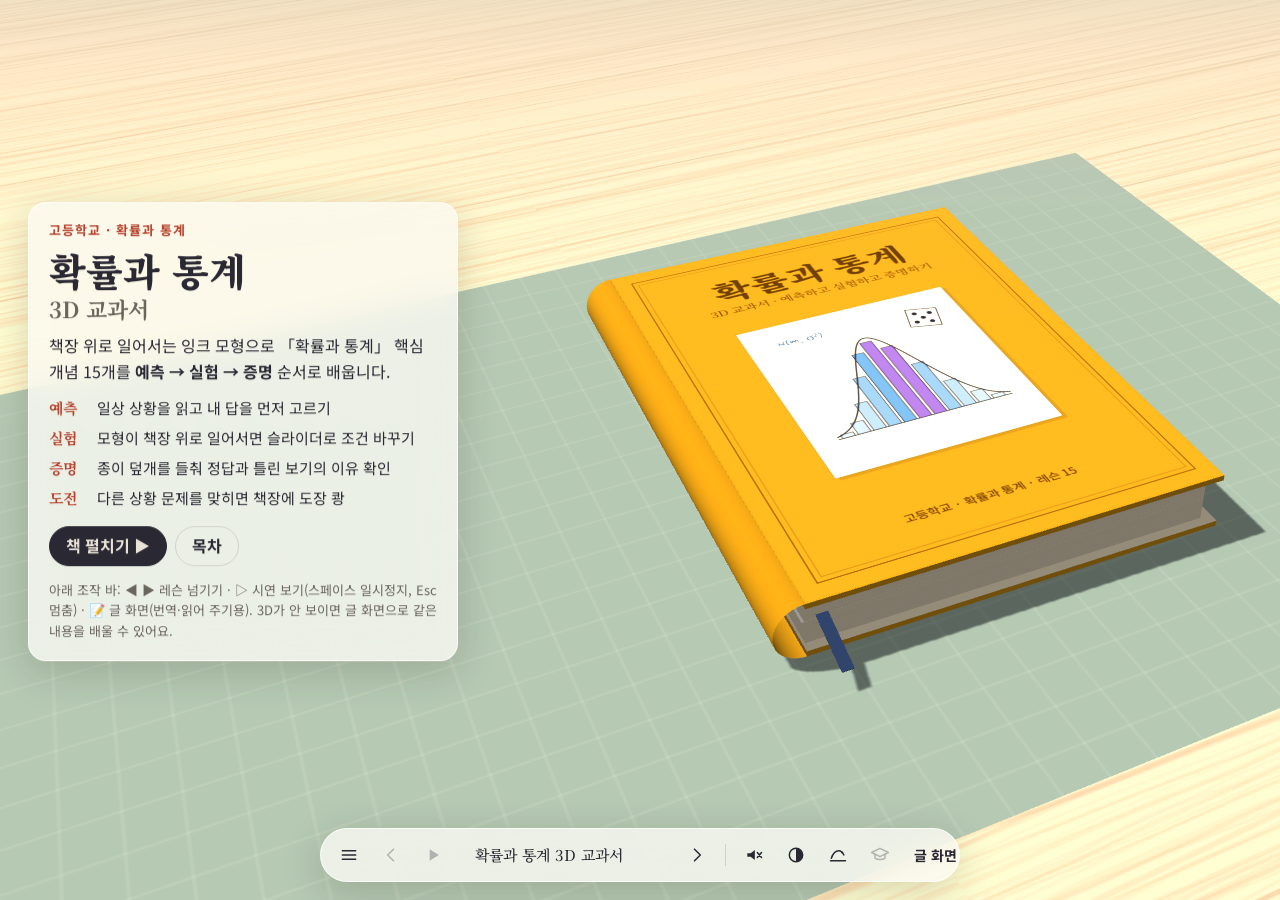
==== commit c2e85942: "7차: 2022 개정 교육과정 기준, 문제 숫자 새로 만들기 - 원순열 레슨 삭제(2022 개정 「확률과 통계」에서 빠짐), 모비율의 추정 레슨 추가 - 교과서 예제와 겹칠 수 있" ====
--- a/index.html
+++ b/index.html
@@ -4,7 +4,7 @@
 <meta charset="utf-8">
 <meta name="viewport" content="width=device-width, initial-scale=1">
 <title>확률과 통계 3D 교과서</title>
-<meta name="description" content="책상 위에 펼친 3D 책에서 확률과 통계(천재교육) 핵심 개념 15개를 예측 → 실험 → 증명 순서로 배웁니다.">
+<meta name="description" content="책상 위에 펼친 3D 책에서 2022 개정 교육과정 「확률과 통계」 핵심 개념 15개를 예측 → 실험 → 증명 순서로 배웁니다.">
 <link rel="preconnect" href="https://fonts.googleapis.com">
 <link rel="preconnect" href="https://fonts.gstatic.com" crossorigin>
 <link rel="stylesheet" href="https://fonts.googleapis.com/css2?family=Nanum+Pen+Script&family=Noto+Sans+KR:wght@400;500;700&family=Noto+Serif+KR:wght@400;700;900&display=swap">
@@ -242,7 +242,7 @@
   <section id="cover" class="glass panel coverCard" aria-labelledby="coverH">
     <p class="kicker">고등학교 · 확률과 통계</p>
     <h1 id="coverH">확률과 통계 <span>3D 교과서</span></h1>
-    <p class="lead">책장 위로 일어서는 잉크 모형으로 교과서 핵심 개념 15개를 <b>예측 → 실험 → 증명</b> 순서로 배웁니다.</p>
+    <p class="lead">책장 위로 일어서는 잉크 모형으로 「확률과 통계」 핵심 개념 15개를 <b>예측 → 실험 → 증명</b> 순서로 배웁니다.</p>
     <ol class="how">
       <li><b>예측</b> 일상 상황을 읽고 내 답을 먼저 고르기</li>
       <li><b>실험</b> 모형이 책장 위로 일어서면 슬라이더로 조건 바꾸기</li>
@@ -332,7 +332,7 @@
   </article>
 
   <footer class="foot" id="foot">
-    <p>3D 장면은 이해를 돕기 위한 단순한 모형입니다. 내용은 천재교육 「확률과 통계」(류희찬 외) 학생용·교사용 교과서의 정의와 공식을 기준으로 했습니다. 책상 위 3D 책의 연출(예측 → 실험 → 증명, 정답 덮개, 도장, 교사용 노트·출처)은 Techartist의 Every Joule에서 아이디어를 얻었으며, 그 책의 코드·그림·글은 사용하지 않았습니다.</p>
+    <p>3D 장면은 이해를 돕기 위한 단순한 모형입니다. 내용은 2022 개정 교육과정 「확률과 통계」(교육부 고시 제2022-33호)의 성취기준과 용어·기호를 기준으로 했습니다. 상황·수치·문제는 모두 이 교재가 새로 만든 가상의 것이며 특정 교과서의 예제·문제를 옮기지 않았습니다. 책상 위 3D 책의 연출(예측 → 실험 → 증명, 정답 덮개, 도장, 교사용 노트·출처)은 Techartist의 Every Joule에서 아이디어를 얻었으며, 그 책의 코드·그림·글은 사용하지 않았습니다.</p>
   </footer>
 </main>
 
@@ -448,7 +448,8 @@
 
 if (typeof module !== 'undefined') module.exports = { MX: MX, COL: COL, PAL: PAL, SV: SV };
 
-/* lessons_1.js — Ⅰ. 경우의 수 (5개 레슨) */
+/* lessons_1.js — Ⅰ. 경우의 수 (4개 레슨)
+   7차: 2022 개정 교육과정에서 원순열이 「확률과 통계」에서 빠져(전문 수학·이산 수학으로 이동) 원순열 레슨을 삭제함 */
 var LESSONS = (typeof LESSONS === 'undefined') ? [] : LESSONS;
 (function () {
   var fact = MX.fact, nCr = MX.nCr, nHr = MX.nHr, t = SV.t, c = SV.c, r_ = SV.r, l = SV.l;
@@ -458,79 +459,7 @@
   var sub = function (n) { return String(n).split('').map(function (d) { return SUB[+d]; }).join(''); };
   var UNIT = 'Ⅰ. 경우의 수';
 
-  /* ───────── 1. 원순열 ───────── */
-  LESSONS.push({
-    id: 'circ', unit: UNIT, title: '원순열', concept: '서로 다른 n개를 원형으로 배열하는 원순열의 수는 (n−1)!',
-    source: 'Ⅰ. 경우의 수 › 순열과 조합 › 원순열',
-    terms: [['순열', '서로 다른 n개에서 r개를 택하여 일렬로 나열하는 것'], ['원순열', '서로 다른 것을 원형으로 배열하는 순열. 회전하여 일치하는 것은 같은 것으로 본다']],
-    situation: '가족 4명(A·B·C·D)이 둥근 식탁에 둘러앉습니다. 자리에 번호는 없고, 모두 한 칸씩 옆으로 옮겨 앉아도 <b>누구 옆에 누가 앉았는지</b>는 그대로입니다.',
-    predict: {
-      q: 'A·B·C·D 4명이 원탁에 앉는 서로 다른 방법은 모두 몇 가지일까요?',
-      options: [
-        { t: '24가지 (4!)', ok: false, why: '4명을 일렬로 세우면 4!=24가지가 맞지만, 원탁에서는 돌려서 겹치는 배열을 같은 것으로 봅니다. 24가지 안에는 같은 배열이 여러 번 들어 있습니다.' },
-        { t: '12가지 (4! ÷ 2)', ok: false, why: '한 배열을 돌려서 얻는 같은 배열은 자리 수만큼, 즉 4개입니다. 나누는 수는 2가 아니라 4입니다.' },
-        { t: '6가지 (3!)', ok: true, why: '일렬로 세우는 4!가지를 4개씩 한 묶음(회전으로 겹치는 배열)으로 묶으면 4!÷4=3!=6가지입니다. A의 자리를 고정하고 나머지 3명을 줄 세운다고 생각해도 3!입니다.' },
-        { t: '4가지', ok: false, why: '4는 한 배열을 돌려서 만들 수 있는 배열의 개수일 뿐, 서로 다른 배열의 수가 아닙니다.' }
-      ]
-    },
-    slider: { label: '사람 수 n', min: 3, max: 8, step: 1, value: 4, fmt: function (v) { return v + '명'; } },
-    calc: function (n) {
-      return [
-        ['일렬로 세우는 방법 n!', fact(n) + '가지'],
-        ['돌려서 같아지는 배열', '한 배열당 ' + n + '개'],
-        ['원순열의 수 n!÷n = (n−1)!', fact(n - 1) + '가지', 1]
-      ];
-    },
-    svgAlt: '원탁에 앉은 n명의 그림과 원순열 계산식',
-    svg: function (n) {
-      var cx = 105, cy = 112, R = 70, s = c(cx, cy, 44, '#e9d8bd', { stroke: '#b99a6b', w: 2 });
-      for (var i = 0; i < n; i++) {
-        var a = -Math.PI / 2 + 2 * Math.PI * i / n, x = cx + R * Math.cos(a), y = cy + R * Math.sin(a);
-        s += c(x, y, 14, i === 0 ? COL.amber : PAL[i % PAL.length], { stroke: i === 0 ? '#7a5200' : 'none', w: 2 }) + t(x, y + 4, String.fromCharCode(65 + i), { fill: '#fff', weight: 700 });
-      }
-      s += t(cx, cy + 4, '원탁', { size: 12 });
-      s += t(220, 70, '일렬로 세우면 ' + n + '! = ' + fact(n), { anchor: 'start' });
-      s += t(220, 98, '돌려서 겹치는 ' + n + '가지가 한 묶음', { anchor: 'start' });
-      s += t(220, 132, '원순열 = ' + n + '! ÷ ' + n, { anchor: 'start', weight: 700 });
-      s += t(220, 156, '= (' + n + '−1)! = ' + fact(n - 1), { anchor: 'start', weight: 700, fill: COL.green });
-      s += t(220, 190, '(금색 A를 고정하고 나머지를 줄 세워도 같은 값)', { anchor: 'start', size: 10 });
-      return s;
-    },
-    omitted: '의자 모양·크기와 앉은 방향(앞을 보는지 등)은 생략했습니다. 거울에 비친 배열은 서로 다른 배열로 셉니다. 자리에 번호가 붙어 있으면 돌려도 달라지므로 원순열이 아니라 n!입니다.',
-    legend: [[COL.amber, '고정 기준 A']],
-    apply: {
-      q: '남학생 3명과 여학생 3명이 원탁에 둘러앉을 때, 남녀가 번갈아 앉는 방법은 모두 몇 가지일까요?',
-      options: [
-        { t: '6가지', ok: false, why: '여학생 3명을 배열하는 3!만 센 값입니다. 남학생 3명이 원탁에 앉는 방법도 곱해야 합니다.' },
-        { t: '12가지', ok: true, why: '남학생 3명이 원탁에 앉는 원순열은 (3−1)!=2가지. 그 사이사이 3개의 자리에 여학생 3명을 앉히는 방법은 3!=6가지. 곱의 법칙으로 2×6=12가지입니다.' },
-        { t: '36가지', ok: false, why: '3!×3!입니다. 남학생도 일렬로 센 것인데, 원탁에서는 돌려서 겹치는 3가지씩이 같으므로 남학생은 2가지로 세야 합니다.' },
-        { t: '120가지', ok: false, why: '(6−1)!, 즉 6명이 조건 없이 원탁에 앉는 방법입니다. 남녀가 번갈아 앉는다는 조건을 쓰지 않았습니다.' }
-      ]
-    },
-    build3d: function (X) {
-      var T = X.T, H = X.H, g = X.g, table = new T.Group(), people = [];
-      g.add(table);
-      var top = H.cyl(2.0, 2.0, 0.14, '#caa77c'); table.add(top);
-      var ped = H.cyl(0.35, 0.55, 1.1, '#a98760'); ped.position.y = -0.62; g.add(ped);
-      return {
-        cam: { theta: 0.5, phi: 1.05, r: 9.5, t: [0, 0.3, 0] },
-        update: function (n) {
-          people.forEach(function (p) { table.remove(p); H.free(p); }); people = [];
-          for (var i = 0; i < n; i++) {
-            var a = 2 * Math.PI * i / n, p = new T.Group();
-            var body = H.sph(0.38, i === 0 ? COL.amber : PAL[i % PAL.length]); body.position.y = 0.55; p.add(body);
-            var lab = H.label(String.fromCharCode(65 + i), { size: 0.75 }); lab.position.y = 1.3; p.add(lab);
-            if (i === 0) { var ring = new T.Mesh(new T.TorusGeometry(0.55, 0.05, 8, 28), H.mat(COL.amber, { emissive: '#7a5200' })); ring.rotation.x = Math.PI / 2; ring.position.y = 0.12; p.add(ring); }
-            p.position.set(Math.cos(a) * 2.9, 0.08, Math.sin(a) * 2.9);
-            table.add(p); people.push(p);
-          }
-        },
-        tick: function (time) { table.rotation.y = time * 0.4; }
-      };
-    }
-  });
-
-  /* ───────── 2. 중복순열 ───────── */
+  /* ───────── 1. 중복순열 ───────── */
   LESSONS.push({
     id: 'rep', unit: UNIT, title: '중복순열', concept: '서로 다른 n개에서 중복을 허락하여 r개를 택하는 중복순열의 수 ₙΠᵣ = nʳ',
     source: 'Ⅰ. 경우의 수 › 순열과 조합 › 중복순열',
@@ -566,12 +495,12 @@
     omitted: '깃발 모양과 꽂는 방향은 생략했습니다. 칸마다 색을 고를 수 있는 가짓수(3가지)가 항상 같다고 가정합니다. 3D의 노란 선은 가능한 신호 중 하나를 차례로 보여 줍니다.',
     legend: [[COL.red, '빨강'], [COL.blue, '파랑'], [COL.green, '초록'], [COL.amber, '지금 보는 신호']],
     apply: {
-      q: '서로 다른 사탕 3개를 4명의 친구에게 나누어 줍니다. 한 사람이 사탕을 여러 개 받아도 될 때, 나누어 주는 방법은 모두 몇 가지일까요?',
+      q: '서로 다른 엽서 4장을 우체통 3개 중 한 곳에 하나씩 넣습니다. 한 우체통에 엽서를 여러 장 넣어도 될 때, 넣는 방법은 모두 몇 가지일까요?',
       options: [
-        { t: '12가지', ok: false, why: '4×3입니다. 사탕이 3개이므로 “누구에게 줄지”를 고르는 일이 3번 있고, 매번 4명 모두 고를 수 있습니다.' },
-        { t: '24가지', ok: false, why: '₄P₃입니다. 한 사람이 한 개만 받는 경우(중복 불가)의 수이므로, 한 사람이 여러 개를 받는 경우가 빠졌습니다.' },
-        { t: '81가지', ok: false, why: '4ᵃ에서 밑과 지수를 바꾼 3⁴입니다. 사탕 3개 각각이 4명 중 한 명을 고르므로 밑은 4, 지수는 3입니다.' },
-        { t: '64가지', ok: true, why: '사탕마다 받을 친구를 4명 중에서 고르는 중복순열입니다. 4×4×4=4³=64가지입니다.' }
+        { t: '12가지', ok: false, why: '4×3입니다. 엽서가 4장이므로 “어느 우체통에 넣을지” 고르는 일이 4번 있고, 매번 우체통 3개를 모두 고를 수 있으므로 곱하기를 4번 해야 합니다.' },
+        { t: '24가지', ok: false, why: '4!입니다. 엽서 4장을 일렬로 세우는 방법의 수이며, 우체통을 고르는 문제와 다릅니다.' },
+        { t: '64가지', ok: false, why: '4³으로 밑과 지수를 바꾼 값입니다. 엽서 4장 각각이 우체통 3개 중 하나를 고르므로 밑은 3, 지수는 4입니다.' },
+        { t: '81가지', ok: true, why: '엽서마다 넣을 우체통을 3개 중에서 고르는 중복순열입니다. ₃Π₄=3⁴=81가지입니다.' }
       ]
     },
     build3d: function (X) {
@@ -619,7 +548,7 @@
     }
   });
 
-  /* ───────── 3. 같은 것이 있는 순열 ───────── */
+  /* ───────── 2. 같은 것이 있는 순열 ───────── */
   LESSONS.push({
     id: 'dup', unit: UNIT, title: '같은 것이 있는 순열', concept: 'n개 중에서 같은 것이 각각 p개, q개, …, r개씩 있을 때, n개를 일렬로 나열하는 순열의 수는 n!/(p!q!⋯r!)',
     source: 'Ⅰ. 경우의 수 › 순열과 조합 › 같은 것이 있는 순열',
@@ -653,12 +582,12 @@
     omitted: '구슬의 크기·무게는 같고 색만 다르다고 가정했습니다. 3D에서 빨간 구슬끼리 서로 자리를 바꾸며 돌아도 배열은 그대로이므로 새로운 배열로 세지 않습니다.',
     legend: [[COL.red, '같은 빨간 구슬'], ['#b9c3d6', '5! (모두 다를 때)'], [COL.teal, '같은 것이 있을 때']],
     apply: {
-      q: 'banana(바나나)의 6개 철자를 모두 사용하여 일렬로 나열하는 경우의 수는 몇 가지일까요? (b 1개, a 3개, n 2개)',
+      q: '카드 6장에 각각 1, 1, 2, 2, 3, 4가 적혀 있습니다. 6장을 모두 일렬로 놓아 만들 수 있는 여섯 자리 수는 몇 가지일까요?',
       options: [
-        { t: '720가지', ok: false, why: '6!, 곧 6개가 모두 다르다고 본 값입니다. a와 n이 같은 철자인 것을 반영하지 않았습니다.' },
-        { t: '360가지', ok: false, why: '6!÷2!입니다. n이 2개인 것만 반영했고, a가 3개인 것(3!)을 나누지 않았습니다.' },
-        { t: '120가지', ok: false, why: '6!÷3!입니다. a가 3개인 것만 반영했고, n이 2개인 것(2!)을 나누지 않았습니다.' },
-        { t: '60가지', ok: true, why: '같은 것이 있는 순열의 수 6!÷(3!×2!×1!)=720÷12=60가지입니다.' }
+        { t: '720가지', ok: false, why: '6!, 곧 6장이 모두 다르다고 본 값입니다. 1이 2장, 2가 2장인 것을 반영하지 않았습니다.' },
+        { t: '360가지', ok: false, why: '6!÷2!입니다. 같은 숫자가 두 종류(1과 2) 있는데 한 종류만 나누었습니다.' },
+        { t: '180가지', ok: true, why: '같은 것이 있는 순열의 수 6!÷(2!×2!)=720÷4=180가지입니다.' },
+        { t: '90가지', ok: false, why: '6!÷(2!×2!×2!)입니다. 같은 숫자는 1과 2 두 종류뿐인데 2!로 한 번 더 나누었습니다.' }
       ]
     },
     build3d: function (X) {
@@ -693,7 +622,7 @@
     }
   });
 
-  /* ───────── 4. 중복조합 ───────── */
+  /* ───────── 3. 중복조합 ───────── */
   LESSONS.push({
     id: 'comb', unit: UNIT, title: '중복조합', concept: '서로 다른 n개에서 중복을 허락하여 r개를 택하는 중복조합의 수 ₙHᵣ = ₙ₊ᵣ₋₁Cᵣ',
     source: 'Ⅰ. 경우의 수 › 순열과 조합 › 중복조합',
@@ -729,12 +658,12 @@
     omitted: '각 과일이 충분히 많아 어느 종류든 r개까지 고를 수 있다고 가정했습니다. 3D의 장면은 가능한 담는 방법을 하나씩 차례로 보여 줍니다.',
     legend: [[COL.red, '사과'], [COL.green, '배'], [COL.amber, '귤'], [COL.gray, '칸막이']],
     apply: {
-      q: '방정식 x + y + z + w = 3을 만족하는 음이 아닌 정수 x, y, z, w의 순서쌍 (x, y, z, w)는 모두 몇 개일까요?',
+      q: '방정식 x + y + z = 6을 만족하는 음이 아닌 정수 x, y, z의 순서쌍 (x, y, z)는 모두 몇 개일까요?',
       options: [
-        { t: '10개', ok: false, why: '₃H₃=₅C₃입니다. 변수를 3개로 본 값인데, 이 방정식에는 변수가 4개(x, y, z, w) 있습니다.' },
-        { t: '24개', ok: false, why: '₄P₃입니다. 값을 서로 다르게 고르는 순열이어서, 같은 값을 여러 번 쓰는 해(예: 1, 1, 1, 0)가 빠졌습니다.' },
-        { t: '20개', ok: true, why: '서로 다른 4개의 변수 중에서 중복을 허락하여 3개를 택하는 방법과 같습니다. ₄H₃=₆C₃=20개입니다.' },
-        { t: '64개', ok: false, why: '4³입니다. 순서를 구별하는 중복순열의 값으로, 합이 3이어야 한다는 조건이 반영되지 않았습니다.' }
+        { t: '10개', ok: false, why: '₅C₂입니다. x, y, z가 모두 1 이상인 양의 정수 해의 개수(₃H₃)이며, 0을 허락하는 이 문제의 답이 아닙니다.' },
+        { t: '28개', ok: true, why: '서로 다른 3개의 변수 x, y, z 중에서 중복을 허락하여 6개를 택하는 방법과 같습니다. ₃H₆=₈C₆=₈C₂=28개입니다.' },
+        { t: '84개', ok: false, why: '₉C₆입니다. ₙHᵣ=ₙ₊ᵣ₋₁Cᵣ에서 −1을 빠뜨려 ₃₊₆C₆으로 계산했습니다.' },
+        { t: '729개', ok: false, why: '3⁶입니다. 순서를 구별하는 중복순열의 값으로, 합이 6이어야 한다는 조건이 반영되지 않았습니다.' }
       ]
     },
     build3d: function (X) {
@@ -775,22 +704,22 @@
     }
   });
 
-  /* ───────── 5. 이항정리 ───────── */
+  /* ───────── 4. 이항정리 ───────── */
   LESSONS.push({
     id: 'binom', unit: UNIT, title: '이항정리와 파스칼의 삼각형', concept: '(a+b)ⁿ의 전개식의 계수는 조합의 수 ₙCᵣ',
     source: 'Ⅰ. 경우의 수 › 이항정리',
     terms: [['이항정리', '(a+b)ⁿ = ₙC₀aⁿ + ₙC₁aⁿ⁻¹b + ⋯ + ₙCᵣaⁿ⁻ʳbʳ + ⋯ + ₙCₙbⁿ'], ['이항계수', '이항정리의 전개식에서 각 항의 계수 ₙC₀, ₙC₁, …, ₙCₙ'], ['일반항', '전개식의 각 항 ₙCᵣaⁿ⁻ʳbʳ'], ['파스칼의 삼각형', '이항계수를 삼각형 모양으로 배열한 것. ₙ₋₁Cᵣ₋₁ + ₙ₋₁Cᵣ = ₙCᵣ']],
-    situation: '(a+b)⁴ = (a+b)(a+b)(a+b)(a+b)를 전개합니다. 네 개의 괄호에서 <b>a 또는 b 중 하나씩</b> 골라 곱한 것을 모두 더하는 일입니다.',
+    situation: '(a+b)⁵ = (a+b)(a+b)(a+b)(a+b)(a+b)를 전개합니다. 다섯 개의 괄호에서 <b>a 또는 b 중 하나씩</b> 골라 곱한 것을 모두 더하는 일입니다.',
     predict: {
-      q: '(a+b)⁴을 전개했을 때 a²b² 항의 계수는 얼마일까요?',
+      q: '(a+b)⁵을 전개했을 때 a³b² 항의 계수는 얼마일까요?',
       options: [
-        { t: '4', ok: false, why: '₄C₁=4는 a³b(또는 ab³)의 계수입니다. b를 1개 고르는 방법의 수이지 2개 고르는 방법이 아닙니다.' },
-        { t: '8', ok: false, why: '2³이나 2×4처럼 근거 없이 구한 값입니다. a²b²는 4개의 괄호에서 b를 낼 괄호 2개를 고르는 경우의 수로 셉니다.' },
-        { t: '6', ok: true, why: '4개의 괄호 중 b를 내는 괄호 2개를 고르면 나머지 2개에서는 a를 냅니다. 그 방법의 수 ₄C₂=6이 a²b²의 계수입니다.' },
-        { t: '12', ok: false, why: '₄P₂=12는 순서를 구별하는 순열입니다. 어느 괄호에서 b를 내는지만 중요하고 순서는 상관없으므로 12÷2!=6이 맞습니다.' }
+        { t: '5', ok: false, why: '₅C₁=5는 a⁴b(또는 ab⁴)의 계수입니다. b를 1개 고르는 방법의 수이지 2개 고르는 방법이 아닙니다.' },
+        { t: '20', ok: false, why: '₅P₂=20은 순서를 구별하는 순열입니다. 어느 괄호에서 b를 내는지만 중요하고 순서는 상관없으므로 20÷2!=10이 맞습니다.' },
+        { t: '10', ok: true, why: '5개의 괄호 중 b를 내는 괄호 2개를 고르면 나머지 3개에서는 a를 냅니다. 그 방법의 수 ₅C₂=10이 a³b²의 계수입니다.' },
+        { t: '32', ok: false, why: '2⁵=32는 모든 항의 계수를 더한 값(계수의 합)입니다. a³b² 한 항의 계수가 아닙니다.' }
       ]
     },
-    slider: { label: '지수 n', min: 1, max: 8, step: 1, value: 4, fmt: function (v) { return 'n = ' + v; } },
+    slider: { label: '지수 n', min: 1, max: 8, step: 1, value: 5, fmt: function (v) { return 'n = ' + v; } },
     calc: function (n) {
       var row = [], i; for (i = 0; i <= n; i++) row.push(nCr(n, i));
       return [['이항정리', '(a+b)' + sup(n) + ' = Σ ₙCᵣ aⁿ⁻ʳbʳ'], ['이항계수 ₙC₀ ~ ₙCₙ', row.join(', ')], ['계수의 합 = 2ⁿ', row.reduce(function (a, b) { return a + b; }, 0) + ' = 2' + sup(n), 1]];
@@ -808,12 +737,12 @@
     omitted: 'a, b는 문자 하나씩이며 곱셈의 교환법칙이 성립한다고 가정합니다. 3D는 0~n줄을 납작한 칸으로, n번째 줄의 이항계수를 앞쪽 막대로 보여 줍니다. 막대 높이는 그 줄의 가장 큰 계수를 기준으로 줄여 그렸습니다.',
     legend: [[COL.amber, 'n번째 줄과 막대'], [COL.blue, '더해지는 윗줄 두 수'], [COL.red, '더하는 선']],
     apply: {
-      q: '(x+3)⁴의 전개식에서 x²의 계수는 얼마일까요?',
+      q: '(x+2)⁵의 전개식에서 x³의 계수는 얼마일까요?',
       options: [
-        { t: '6', ok: false, why: '₄C₂=6만 구한 값입니다. 상수 3이 곱해지는 횟수(3²)를 곱하지 않았습니다.' },
-        { t: '18', ok: false, why: '₄C₂×3입니다. x²항에서는 상수 3이 2번 곱해지므로 3이 아니라 3²=9를 곱해야 합니다.' },
-        { t: '54', ok: true, why: '일반항은 ₄Cᵣ x⁴⁻ʳ 3ʳ입니다. x²이려면 r=2이므로 ₄C₂×3²=6×9=54입니다.' },
-        { t: '81', ok: false, why: '3⁴=81은 x가 한 번도 없는 상수항(r=4)의 값입니다.' }
+        { t: '10', ok: false, why: '₅C₂=10만 구한 값입니다. 상수 2가 곱해지는 횟수(2²)를 곱하지 않았습니다.' },
+        { t: '20', ok: false, why: '₅C₂×2입니다. x³항에서는 상수 2가 2번 곱해지므로 2가 아니라 2²=4를 곱해야 합니다.' },
+        { t: '40', ok: true, why: '일반항은 ₅Cᵣ x⁵⁻ʳ 2ʳ입니다. x³이려면 5−r=3, 곧 r=2이므로 ₅C₂×2²=10×4=40입니다.' },
+        { t: '80', ok: false, why: '₅C₃×2³입니다. x³의 지수 3을 r로 잘못 놓아 x²항(r=3)의 계수를 구했습니다.' }
       ]
     },
     /* 3D: 0~n줄은 책장 위 납작한 칸(숫자는 칸 윗면에 인쇄), n번째 줄은 노란 칸 + 바로 앞의 막대그래프.
@@ -903,14 +832,14 @@
   /* 생일: P(적어도 두 명의 생일이 같다) = 1 − 365Pk/365^k */
   function noMatch(k) { var p = 1; for (var i = 0; i < k; i++) p *= (365 - i) / 365; return p; }
   function bdays(seed) { var R = MX.rng(seed * 7 + 3), a = []; for (var i = 0; i < 60; i++) a.push(Math.floor(R() * 365)); return a; }
-  /* 벤 다이어그램 칸 분류 (0 둘 다 아님, 1 수학만, 2 과학만, 3 둘 다) */
-  function vennCls(x) { var a = []; for (var i = 0; i < 100; i++) { var inA = i < 60, inB = i >= 60 - x && i < 110 - x; a.push(inA && inB ? 3 : inA ? 1 : inB ? 2 : 0); } return a; }
+  /* 벤 다이어그램 칸 분류 (0 둘 다 아님, 1 독서만, 2 봉사만, 3 둘 다) */
+  function vennCls(x) { var a = []; for (var i = 0; i < 100; i++) { var inA = i < 65, inB = i >= 65 - x && i < 115 - x; a.push(inA && inB ? 3 : inA ? 1 : inB ? 2 : 0); } return a; }
   var VCOL = ['#c9cdd4', COL.blue, COL.green, COL.purple];
 
-  /* ───────── 6. 통계적 확률 ───────── */
+  /* ───────── 5. 통계적 확률 ───────── */
   LESSONS.push({
     id: 'stat', unit: UNIT, title: '통계적 확률과 수학적 확률', concept: '시행 횟수가 커질수록 상대도수가 일정한 값에 가까워진다',
-    source: 'Ⅱ. 확률 › 확률의 뜻과 활용 › 수학적 확률과 통계적 확률',
+    source: 'Ⅱ. 확률 › 확률의 개념과 활용 › 수학적 확률과 통계적 확률',
     terms: [['시행', '같은 조건에서 반복할 수 있고, 그 결과가 우연에 의하여 결정되는 실험이나 관찰'], ['표본공간·근원사건', '어떤 시행에서 일어날 수 있는 모든 결과의 집합이 표본공간 S, 한 개의 원소로 이루어진 사건이 근원사건'], ['수학적 확률', '표본공간 S의 각 근원사건이 일어날 가능성이 모두 같을 때, 사건 A가 일어날 확률 P(A) = n(A)/n(S)'], ['통계적 확률', '같은 시행을 n번 반복할 때 사건 A가 일어난 횟수를 rₙ이라 하면, n이 충분히 클 때 상대도수 rₙ/n이 가까워지는 일정한 값']],
     situation: '공정한 주사위를 던져 <b>6의 눈</b>이 나온 비율(상대도수)을 기록합니다. 던진 횟수가 많아지면 이 비율은 어떻게 변할까요? (3D는 컴퓨터로 대신 던진 모의실험입니다.)',
     predict: {
@@ -944,12 +873,12 @@
     actions: [{ label: '다시 던지기', seedStep: true }],
     legend: [[COL.red, '6의 눈'], ['#4f8fdc', '다른 눈'], [COL.amber, '수학적 확률 1/6']],
     apply: {
-      q: '(가상의 상황) 압정을 1000번 던졌더니 뾰족한 쪽이 위로 향한 경우가 380번이었습니다. 이때 “뾰족한 쪽이 위로 향할 통계적 확률”로 가장 알맞은 값은 무엇일까요?',
+      q: '(가상의 상황) 병뚜껑을 800번 던졌더니 안쪽 면이 위로 향한 경우가 296번이었습니다. 이때 “안쪽 면이 위로 향할 통계적 확률”로 가장 알맞은 값은 무엇일까요?',
       options: [
-        { t: '1/2', ok: false, why: '압정은 두 경우가 일어날 가능성이 같다고 기대하기 어렵습니다. 그래서 수학적 확률(경우의 수의 비) 대신, 실제로 던진 결과의 상대도수를 사용합니다.' },
-        { t: '0.38', ok: true, why: '상대도수 380/1000=0.38입니다. 시행 횟수 1000이 충분히 크다고 보고 이 값을 통계적 확률로 생각합니다.' },
-        { t: '0.62', ok: false, why: '이것은 뾰족한 쪽이 위로 향하지 않을 확률(여사건의 상대도수) 620/1000입니다.' },
-        { t: '380', ok: false, why: '380은 사건이 일어난 횟수이고, 확률은 횟수를 전체 시행 횟수로 나눈 값입니다.' }
+        { t: '1/2', ok: false, why: '병뚜껑은 앞뒤 모양이 달라 두 경우가 일어날 가능성이 같다고 기대하기 어렵습니다. 그래서 수학적 확률(경우의 수의 비) 대신, 실제로 던진 결과의 상대도수를 사용합니다.' },
+        { t: '0.37', ok: true, why: '상대도수 296/800=0.37입니다. 시행 횟수 800이 충분히 크다고 보고 이 값을 통계적 확률로 생각합니다.' },
+        { t: '0.63', ok: false, why: '이것은 안쪽 면이 위로 향하지 않은 경우의 상대도수 504/800, 곧 여사건의 상대도수입니다.' },
+        { t: '296', ok: false, why: '296은 사건이 일어난 횟수이고, 확률은 횟수를 전체 시행 횟수로 나눈 값입니다.' }
       ]
     },
     build3d: function (X) {
@@ -980,45 +909,45 @@
     }
   });
 
-  /* ───────── 7. 확률의 덧셈정리 ───────── */
+  /* ───────── 6. 확률의 덧셈정리 ───────── */
   LESSONS.push({
     id: 'add', unit: UNIT, title: '확률의 덧셈정리', concept: 'P(A∪B) = P(A) + P(B) − P(A∩B)',
-    source: 'Ⅱ. 확률 › 확률의 뜻과 활용 › 확률의 덧셈정리',
+    source: 'Ⅱ. 확률 › 확률의 개념과 활용 › 확률의 덧셈정리',
     terms: [['사건 A∪B', '사건 A 또는 사건 B가 일어나는 사건'], ['사건 A∩B', '사건 A와 사건 B가 동시에 일어나는 사건'], ['배반사건', 'A∩B=∅, 곧 동시에 일어나지 않는 두 사건. 이때 P(A∪B) = P(A) + P(B)'], ['표본공간', '어떤 시행에서 일어날 수 있는 모든 결과의 집합']],
-    situation: '학생 100명 중에서 한 명을 임의로 뽑습니다(가상의 조사). <b>수학 수업을 들은 학생 60명(A)</b>, <b>과학 수업을 들은 학생 50명(B)</b>이고, 둘 다 들은 학생 수는 아직 모릅니다.',
+    situation: '학생 100명 중에서 한 명을 임의로 뽑습니다(가상의 조사). <b>독서 프로그램에 참여한 학생 65명(A)</b>, <b>봉사 프로그램에 참여한 학생 50명(B)</b>이고, 둘 다 참여한 학생 수는 아직 모릅니다.',
     predict: {
-      q: '뽑힌 학생이 수학 또는 과학 수업을 들었을 확률 P(A∪B)는 얼마일까요?',
+      q: '뽑힌 학생이 독서 또는 봉사 프로그램에 참여했을 확률 P(A∪B)는 얼마일까요?',
       options: [
-        { t: '0.6 + 0.5 = 1.1', ok: false, why: '확률은 1을 넘을 수 없습니다. 두 수업을 모두 들은 학생을 두 번 센 결과입니다.' },
-        { t: '0.6 × 0.5 = 0.3', ok: false, why: '곱은 서로 영향을 주지 않는 두 사건이 “동시에” 일어날 확률을 구할 때 쓰는 계산입니다. “또는”의 확률에는 맞지 않습니다.' },
-        { t: '0.6 (큰 쪽의 확률)', ok: false, why: 'B만 들은 학생(A에 속하지 않는 학생)이 있을 수 있으므로 P(A∪B)는 적어도 P(A)보다 같거나 큽니다. 큰 쪽만 취하면 B만 들은 학생이 빠집니다.' },
-        { t: '겹치는 학생 수를 알아야 정해진다 (0.6 + 0.5 − P(A∩B))', ok: true, why: 'n(A∪B)=n(A)+n(B)−n(A∩B)입니다. 겹치는 학생 수에 따라 값이 달라지므로, 슬라이더로 겹침을 바꾸며 확인해 보세요.' }
+        { t: '0.65 + 0.5 = 1.15', ok: false, why: '확률은 1을 넘을 수 없습니다. 두 프로그램에 모두 참여한 학생을 두 번 센 결과입니다.' },
+        { t: '0.65 × 0.5 = 0.325', ok: false, why: '곱은 서로 영향을 주지 않는 두 사건이 “동시에” 일어날 확률을 구할 때 쓰는 계산입니다. “또는”의 확률에는 맞지 않습니다.' },
+        { t: '0.65 (큰 쪽의 확률)', ok: false, why: 'B에만 참여한 학생(A에 속하지 않는 학생)이 있을 수 있으므로 P(A∪B)는 P(A)보다 같거나 큽니다. 큰 쪽만 취하면 B에만 참여한 학생이 빠집니다.' },
+        { t: '겹치는 학생 수를 알아야 정해진다 (0.65 + 0.5 − P(A∩B))', ok: true, why: 'n(A∪B)=n(A)+n(B)−n(A∩B)입니다. 겹치는 학생 수에 따라 값이 달라지므로, 슬라이더로 겹침을 바꾸며 확인해 보세요.' }
       ]
     },
-    slider: { label: '둘 다 들은 학생 수 n(A∩B)', min: 10, max: 50, step: 1, value: 30, fmt: function (v) { return v + '명'; } },
+    slider: { label: '둘 다 참여한 학생 수 n(A∩B)', min: 15, max: 50, step: 1, value: 35, fmt: function (v) { return v + '명'; } },
     calc: function (x) {
-      var u = 110 - x;
-      return [['n(A) + n(B)', '60 + 50 = 110명'], ['겹친 학생 n(A∩B)', x + '명'], ['n(A∪B) = n(A)+n(B)−n(A∩B)', u + '명'], ['P(A∪B) = ' + u + '/100', fx(u / 100, 2), 1]];
+      var u = 115 - x;
+      return [['n(A) + n(B)', '65 + 50 = 115명'], ['겹친 학생 n(A∩B)', x + '명'], ['n(A∪B) = n(A)+n(B)−n(A∩B)', u + '명'], ['P(A∪B) = ' + u + '/100', fx(u / 100, 2), 1]];
     },
     svgAlt: '학생 100명을 칸으로 나타낸 그림. 수학만, 과학만, 둘 다, 둘 다 아닌 학생이 색으로 구분됨',
     svg: function (x) {
       var cls = vennCls(x), s = '';
       for (var i = 0; i < 100; i++) s += r_(30 + (i % 10) * 17, 24 + Math.floor(i / 10) * 17, 15, 15, VCOL[cls[i]], { rx: 3 });
-      s += t(250, 60, '수학 A: 60명', { anchor: 'start', fill: COL.blue, weight: 700 }) + t(250, 82, '과학 B: 50명', { anchor: 'start', fill: COL.green, weight: 700 });
+      s += t(250, 60, '독서 A: 65명', { anchor: 'start', fill: COL.blue, weight: 700 }) + t(250, 82, '봉사 B: 50명', { anchor: 'start', fill: COL.green, weight: 700 });
       s += t(250, 104, '둘 다 A∩B: ' + x + '명', { anchor: 'start', fill: COL.purple, weight: 700 });
-      s += t(250, 140, 'A 또는 B: 110 − ' + x + ' = ' + (110 - x) + '명', { anchor: 'start' });
-      s += t(250, 164, 'P(A∪B) = ' + fx((110 - x) / 100, 2), { anchor: 'start', size: 15, weight: 700 });
+      s += t(250, 140, 'A 또는 B: 115 − ' + x + ' = ' + (115 - x) + '명', { anchor: 'start' });
+      s += t(250, 164, 'P(A∪B) = ' + fx((115 - x) / 100, 2), { anchor: 'start', size: 15, weight: 700 });
       return s;
     },
     omitted: '학생 한 명을 뽑는 모든 경우가 같은 가능성이라고 가정했습니다(수학적 확률). 100명을 10×10 칸으로 단순하게 나타냈고, 칸의 위치에는 의미가 없습니다.',
-    legend: [[COL.blue, '수학만'], [COL.green, '과학만'], [COL.purple, '둘 다'], ['#c9cdd4', '둘 다 아님']],
+    legend: [[COL.blue, '독서만'], [COL.green, '봉사만'], [COL.purple, '둘 다'], ['#c9cdd4', '둘 다 아님']],
     apply: {
-      q: 'P(A)=1/2, P(B)=1/3, P(A∩B)=1/6일 때, P(A∪B)의 값은 얼마일까요?',
+      q: 'P(A)=2/5, P(B)=1/2, P(A∩B)=1/5일 때, P(A∪B)의 값은 얼마일까요?',
       options: [
-        { t: '5/6', ok: false, why: '1/2+1/3만 더한 값입니다. 겹치는 부분 P(A∩B)=1/6을 한 번 빼야 합니다.' },
-        { t: '1/6', ok: false, why: '이것은 P(A∩B)의 값입니다. 사건 A∪B의 확률은 이보다 큽니다.' },
-        { t: '2/3', ok: true, why: 'P(A∪B)=P(A)+P(B)−P(A∩B)=1/2+1/3−1/6=3/6+2/6−1/6=4/6=2/3입니다.' },
-        { t: '1/3', ok: false, why: '1/2−1/6처럼 일부만 계산한 값입니다. 세 값을 모두 사용한 덧셈정리의 결과가 아닙니다.' }
+        { t: '9/10', ok: false, why: '2/5+1/2만 더한 값입니다. 겹치는 부분 P(A∩B)=1/5을 한 번 빼야 합니다.' },
+        { t: '1/5', ok: false, why: '이것은 P(A∩B)의 값입니다. 사건 A∪B의 확률은 이보다 큽니다.' },
+        { t: '7/10', ok: true, why: 'P(A∪B)=P(A)+P(B)−P(A∩B)=2/5+1/2−1/5=4/10+5/10−2/10=7/10입니다.' },
+        { t: '3/10', ok: false, why: '1/2−1/5처럼 일부만 계산한 값입니다. 세 값을 모두 사용한 덧셈정리의 결과가 아닙니다.' }
       ]
     },
     build3d: function (X) {
@@ -1026,7 +955,7 @@
       for (var i = 0; i < 100; i++) {
         var b = H.box(0.88, 0.25, 0.88, '#c9cdd4'); b.position.set((i % 10 - 4.5) * 1.0, 0, (Math.floor(i / 10) - 4.5) * 1.0); g.add(b); tiles.push(b);
       }
-      var cls = vennCls(30);
+      var cls = vennCls(35);
       return {
         cam: { theta: 0.5, phi: 0.95, r: 21, t: [0, 0, 0] },
         update: function (x) {
@@ -1040,22 +969,22 @@
     }
   });
 
-  /* ───────── 8. 여사건의 확률 (생일 문제) ───────── */
+  /* ───────── 7. 여사건의 확률 (생일 문제) ───────── */
   LESSONS.push({
     id: 'comp', unit: UNIT, title: '여사건의 확률', concept: 'P(Aᶜ) = 1 − P(A) 로 “적어도 하나”의 확률 구하기',
-    source: 'Ⅱ. 확률 › 확률의 뜻과 활용 › 여사건의 확률 (생일이 같을 확률)',
+    source: 'Ⅱ. 확률 › 확률의 개념과 활용 › 여사건의 확률',
     terms: [['여사건 Aᶜ', '사건 A가 일어나지 않는 사건'], ['여사건의 확률', 'P(Aᶜ) = 1 − P(A)'], ['적어도 하나', '“하나 이상”이라는 뜻. 여사건(하나도 없다)의 확률을 이용하면 편하다']],
     situation: '반 학생 k명 중에 <b>생일이 같은 학생이 있을 확률</b>을 구합니다. 1년은 365일로 보고, 태어난 날은 모두 같은 가능성이라고 가정합니다.',
     predict: {
-      q: '학생이 25명일 때, 생일이 같은 두 학생이 적어도 한 쌍 있을 확률은 얼마쯤일까요?',
+      q: '학생이 30명일 때, 생일이 같은 두 학생이 적어도 한 쌍 있을 확률은 얼마쯤일까요?',
       options: [
-        { t: '약 7% (25/365)', ok: false, why: '25/365는 “내 생일과 같은 사람이 있을 확률”과 비슷한 감각입니다. 여기서는 25명 중 아무 두 명이나 짝지을 수 있어 짝의 수가 300쌍으로 많습니다.' },
-        { t: '약 25%', ok: false, why: '직관으로 잡은 값입니다. 모두 다를 확률 365P25/365²⁵을 계산하면 약 0.43이므로 같은 쌍이 있을 확률은 0.5보다 큽니다.' },
-        { t: '약 57%', ok: true, why: '여사건(25명의 생일이 모두 다르다)의 확률은 365P25/365²⁵≈0.4313입니다. 따라서 1−0.4313≈0.57(교과서의 값 약 0.57)입니다.' },
-        { t: '약 95%', ok: false, why: '95%는 약 47명쯤 되어야 나오는 값입니다. 25명에서는 아직 그 정도로 크지 않습니다.' }
+        { t: '약 8% (30/365)', ok: false, why: '30/365는 “내 생일과 같은 사람이 있을 확률”과 비슷한 감각입니다. 여기서는 30명 중 아무 두 명이나 짝지을 수 있어 짝의 수가 ₃₀C₂=435쌍으로 많습니다.' },
+        { t: '약 30%', ok: false, why: '직관으로 잡은 값입니다. 모두 다를 확률 ₃₆₅P₃₀/365³⁰을 계산하면 약 0.29이므로 같은 쌍이 있을 확률은 0.5보다 훨씬 큽니다.' },
+        { t: '약 71%', ok: true, why: '여사건(30명의 생일이 모두 다르다)의 확률은 ₃₆₅P₃₀/365³⁰≈0.2937입니다. 따라서 1−0.2937≈0.71입니다.' },
+        { t: '약 99%', ok: false, why: '99%는 약 57명쯤 되어야 나오는 값입니다. 30명에서는 아직 그 정도로 크지 않습니다.' }
       ]
     },
-    slider: { label: '학생 수 k', min: 2, max: 60, step: 1, value: 25, fmt: function (v) { return v + '명'; } },
+    slider: { label: '학생 수 k', min: 2, max: 60, step: 1, value: 30, fmt: function (v) { return v + '명'; } },
     needsSeed: true,
     calc: function (k) {
       var nm = noMatch(k);
@@ -1077,12 +1006,12 @@
     actions: [{ label: '생일 다시 뽑기', seedStep: true }],
     legend: [[COL.amber, '생일이 하나인 날'], [COL.red, '같은 생일이 겹친 날'], [COL.teal, '확률 막대']],
     apply: {
-      q: '서로 다른 두 개의 주사위를 동시에 던질 때, 적어도 하나가 6의 눈일 확률은 얼마일까요?',
+      q: '주사위 한 개를 3번 던질 때, 1의 눈이 적어도 한 번 나올 확률은 얼마일까요?',
       options: [
-        { t: '1/3', ok: false, why: '1/6+1/6입니다. 두 주사위가 모두 6인 경우(1/36)를 두 번 센 값이어서, 덧셈정리로 겹침을 빼야 합니다.' },
-        { t: '25/36', ok: false, why: '이것은 “어느 주사위도 6이 아닐 확률” (5/6)²=25/36, 곧 여사건의 확률입니다. 구하는 확률은 여기서 1을 빼야 합니다.' },
-        { t: '11/36', ok: true, why: '여사건(둘 다 6이 아니다)의 확률은 (5/6)²=25/36이므로, 구하는 확률은 1−25/36=11/36입니다.' },
-        { t: '5/36', ok: false, why: '한 주사위만 6이고 다른 주사위가 정해진 한 가지 눈인 경우처럼 일부만 센 값입니다. (6,1)~(6,6)과 (1,6)~(5,6)을 모두 세면 11가지이므로 11/36입니다.' }
+        { t: '1/2', ok: false, why: '1/6+1/6+1/6입니다. 1의 눈이 두 번 이상 나오는 경우를 여러 번 센 값이어서, 이렇게 더하면 안 됩니다.' },
+        { t: '125/216', ok: false, why: '이것은 “세 번 모두 1이 아닐 확률” (5/6)³=125/216, 곧 여사건의 확률입니다. 구하는 확률은 1에서 이 값을 빼야 합니다.' },
+        { t: '91/216', ok: true, why: '여사건(세 번 모두 1이 아니다)의 확률은 (5/6)³=125/216이므로, 구하는 확률은 1−125/216=91/216입니다.' },
+        { t: '1/216', ok: false, why: '(1/6)³, 곧 세 번 모두 1의 눈이 나올 확률입니다. “적어도 한 번”은 한 번, 두 번, 세 번 나오는 경우를 모두 포함합니다.' }
       ]
     },
     build3d: function (X) {
@@ -1115,47 +1044,47 @@
     }
   });
 
-  /* ───────── 9. 조건부확률 ───────── */
+  /* ───────── 8. 조건부확률 ───────── */
   LESSONS.push({
     id: 'cond', unit: UNIT, title: '조건부확률', concept: 'P(B|A) = P(A∩B) ÷ P(A)',
     source: 'Ⅱ. 확률 › 조건부확률 › 조건부확률',
     terms: [['조건부확률 P(B|A)', '사건 A가 일어났을 때 사건 B가 일어날 확률. P(B|A) = P(A∩B)/P(A) (단, P(A)>0)'], ['확률의 곱셈정리', 'P(A∩B) = P(A)P(B|A) (단, P(A)>0)'], ['비복원추출', '꺼낸 것을 다시 넣지 않고 다음 것을 꺼내는 추출']],
-    situation: '주머니에 <b>빨간 공 r개와 파란 공 4개</b>가 들어 있습니다. 공을 한 개씩 차례로 꺼내고, 꺼낸 공은 다시 넣지 않습니다. 첫 번째로 빨간 공을 꺼냈다는 것을 알고 있습니다.',
+    situation: '주머니에 <b>빨간 공 r개와 파란 공 5개</b>가 들어 있습니다. 공을 한 개씩 차례로 꺼내고, 꺼낸 공은 다시 넣지 않습니다. 첫 번째로 빨간 공을 꺼냈다는 것을 알고 있습니다.',
     predict: {
       q: '빨간 공이 3개(r=3)일 때, 첫 번째에 빨간 공이 나온 것을 알고 있다면 두 번째도 빨간 공일 확률은 얼마일까요?',
       options: [
-        { t: '3/7 (처음 빨간 공이 나올 확률과 같다)', ok: false, why: '3/7은 아무 정보가 없을 때 첫 번째가 빨간 공일 확률입니다. 한 개를 이미 꺼냈으므로 주머니 속 공의 수가 달라졌습니다.' },
-        { t: '2/7', ok: false, why: '빨간 공은 2개로 줄었지만 전체 공의 수는 7개에서 6개로 줄었습니다. 분모를 그대로 7로 두면 안 됩니다.' },
-        { t: '3/6', ok: false, why: '전체는 6개로 맞게 줄였지만 빨간 공은 3개가 아니라 2개 남았습니다.' },
-        { t: '2/6 = 1/3', ok: true, why: '첫 번째가 빨간 공이었다는 조건으로 표본공간이 “빨간 공 2개 + 파란 공 4개, 모두 6개”로 줄어듭니다. P(B|A)=2/6=1/3입니다.' }
+        { t: '3/8 (처음 빨간 공이 나올 확률과 같다)', ok: false, why: '3/8은 아무 정보가 없을 때 첫 번째가 빨간 공일 확률입니다. 한 개를 이미 꺼냈으므로 주머니 속 공의 수가 달라졌습니다.' },
+        { t: '2/8 = 1/4', ok: false, why: '빨간 공은 2개로 줄었지만 전체 공의 수도 8개에서 7개로 줄었습니다. 분모를 그대로 8로 두면 안 됩니다.' },
+        { t: '3/7', ok: false, why: '전체는 7개로 맞게 줄였지만 빨간 공은 3개가 아니라 2개 남았습니다.' },
+        { t: '2/7', ok: true, why: '첫 번째가 빨간 공이었다는 조건으로 표본공간이 “빨간 공 2개 + 파란 공 5개, 모두 7개”로 줄어듭니다. P(B|A)=2/7입니다.' }
       ]
     },
     slider: { label: '빨간 공의 수 r', min: 1, max: 8, step: 1, value: 3, fmt: function (v) { return v + '개'; } },
     calc: function (r) {
-      var T = r + 4, pa = MX.frac(r, T), pab = MX.frac(r * (r - 1), T * (T - 1)), pba = (r - 1) + '/' + (T - 1);
-      return [['전체 공 r + 4', T + '개'], ['P(A) = r/(r+4) (첫째가 빨강)', pa], ['P(A∩B) (둘 다 빨강)', pab], ['P(B|A) = P(A∩B) ÷ P(A) = (r−1)/(r+3)', pba + ' ≈ ' + fx((r - 1) / (T - 1), 4), 1]];
+      var T = r + 5, pa = MX.frac(r, T), pab = MX.frac(r * (r - 1), T * (T - 1)), pba = (r - 1) + '/' + (T - 1);
+      return [['전체 공 r + 5', T + '개'], ['P(A) = r/(r+5) (첫째가 빨강)', pa], ['P(A∩B) (둘 다 빨강)', pab], ['P(B|A) = P(A∩B) ÷ P(A) = (r−1)/(r+4)', pba + ' ≈ ' + fx((r - 1) / (T - 1), 4), 1]];
     },
     svgAlt: '첫째와 둘째 공을 꺼낼 때의 확률을 나타낸 수형도',
     svg: function (r) {
-      var T = r + 4, s = '';
+      var T = r + 5, s = '';
       s += l(60, 110, 160, 60, COL.ink, 1.5) + l(60, 110, 160, 160, COL.ink, 1.5);
       s += c(60, 110, 6, COL.ink) + c(160, 60, 9, COL.red) + c(160, 160, 9, COL.blue);
-      s += t(95, 74, '첫째 빨강 ' + r + '/' + T, { size: 11, anchor: 'middle' }) + t(95, 156, '파랑 4/' + T, { size: 11 });
+      s += t(95, 74, '첫째 빨강 ' + r + '/' + T, { size: 11, anchor: 'middle' }) + t(95, 156, '파랑 5/' + T, { size: 11 });
       s += l(160, 60, 280, 30, COL.ink, 1.5) + l(160, 60, 280, 90, COL.ink, 1.5);
       s += c(280, 30, 9, COL.red) + c(280, 90, 9, COL.blue);
-      s += t(300, 34, '둘째 빨강 ' + (r - 1) + '/' + (T - 1), { anchor: 'start', size: 11, weight: 700, fill: COL.red }) + t(300, 94, '둘째 파랑 4/' + (T - 1), { anchor: 'start', size: 11 });
+      s += t(300, 34, '둘째 빨강 ' + (r - 1) + '/' + (T - 1), { anchor: 'start', size: 11, weight: 700, fill: COL.red }) + t(300, 94, '둘째 파랑 5/' + (T - 1), { anchor: 'start', size: 11 });
       s += t(215, 188, '첫째가 빨강일 때 둘째가 빨강일 확률 P(B|A) = ' + (r - 1) + '/' + (T - 1), { size: 12, weight: 700, fill: COL.green });
       return s;
     },
     omitted: '모든 공이 같은 가능성으로 뽑히고 크기·무게는 같다고 가정했습니다. 3D에서 꺼낸 공은 주머니 밖에 두며 다시 넣지 않습니다. 금빛 테두리는 둘째로 뽑아야 할 빨간 공입니다.',
     legend: [[COL.red, '빨간 공'], [COL.blue, '파란 공'], [COL.amber, '남은 빨간 공']],
     apply: {
-      q: '흰 공 4개와 검은 공 3개가 들어 있는 주머니에서 공을 한 개씩 두 번 꺼냅니다(꺼낸 공은 다시 넣지 않음). 두 공이 모두 흰 공일 확률은 얼마일까요?',
+      q: '흰 공 5개와 검은 공 4개가 들어 있는 주머니에서 공을 한 개씩 두 번 꺼냅니다(꺼낸 공은 다시 넣지 않음). 두 공이 모두 검은 공일 확률은 얼마일까요?',
       options: [
-        { t: '16/49', ok: false, why: '(4/7)×(4/7)입니다. 꺼낸 공을 다시 넣는 경우(복원추출)의 계산이며, 이 문제는 다시 넣지 않습니다.' },
-        { t: '4/7', ok: false, why: '첫 번째가 흰 공일 확률 P(A)만 구한 값입니다. 두 번째도 흰 공이어야 하므로 P(B|A)를 곱해야 합니다.' },
-        { t: '3/7', ok: false, why: '첫째 공을 꺼낸 뒤 남은 공은 6개인데 분모를 7로 둔 값입니다. 또 첫째 공이 흰 공일 확률 4/7도 곱하지 않았습니다.' },
-        { t: '2/7', ok: true, why: '곱셈정리 P(A∩B)=P(A)·P(B|A)=4/7×3/6=12/42=2/7입니다.' }
+        { t: '16/81', ok: false, why: '(4/9)×(4/9)입니다. 꺼낸 공을 다시 넣는 경우(복원추출)의 계산이며, 이 문제는 다시 넣지 않습니다.' },
+        { t: '4/9', ok: false, why: '첫 번째가 검은 공일 확률 P(A)만 구한 값입니다. 두 번째도 검은 공이어야 하므로 P(B|A)를 곱해야 합니다.' },
+        { t: '3/8', ok: false, why: '첫째가 검은 공일 때 둘째도 검은 공일 조건부확률 P(B|A)만 구한 값입니다. 첫째가 검은 공일 확률 4/9도 곱해야 합니다.' },
+        { t: '1/6', ok: true, why: '곱셈정리 P(A∩B)=P(A)·P(B|A)=4/9×3/8=12/72=1/6입니다.' }
       ]
     },
     build3d: function (X) {
@@ -1163,7 +1092,7 @@
       bag.position.set(-2, 1.7, 0); g.add(bag);
       var floor = H.cyl(1.45, 1.45, 0.08, '#9aa3b3'); floor.position.set(-2, 0, 0); g.add(floor);
       var balls = [], rings = [], R = 3;
-      for (var i = 0; i < 12; i++) {
+      for (var i = 0; i < 13; i++) {
         var b = H.sph(0.42, COL.red); b.visible = false; g.add(b); balls.push(b);
         var rg = new T.Mesh(new T.TorusGeometry(0.55, 0.05, 8, 24), H.mat(COL.amber, { emissive: '#7a5200' })); rg.visible = false; g.add(rg); rings.push(rg);
       }
@@ -1177,8 +1106,8 @@
       return {
         cam: { theta: 0.3, phi: 1.15, r: 14, t: [1.5, 1.8, 0] },
         update: function (r) {
-          R = r; var Tn = r + 4;
-          for (var j = 0; j < 12; j++) {
+          R = r; var Tn = r + 5;
+          for (var j = 0; j < 13; j++) {
             var b = balls[j], rg = rings[j];
             b.visible = j < Tn; rg.visible = false;
             if (j >= Tn) continue;
@@ -1196,46 +1125,46 @@
     }
   });
 
-  /* ───────── 10. 독립시행의 확률 ───────── */
+  /* ───────── 9. 독립시행의 확률 ───────── */
   LESSONS.push({
-    id: 'indep', unit: UNIT, title: '독립시행의 확률', concept: 'ₙCᵣ pʳ (1−p)ⁿ⁻ʳ',
+    id: 'indep', unit: UNIT, title: '독립시행의 확률', concept: '한 번에 사건 A가 일어날 확률이 p일 때, n번의 독립시행에서 A가 r번 일어날 확률은 ₙCᵣ pʳ (1−p)ⁿ⁻ʳ',
     source: 'Ⅱ. 확률 › 조건부확률 › 사건의 독립과 종속 (독립시행의 확률)',
     terms: [['독립', '두 사건 A, B에서 한 사건이 일어나는 것이 다른 사건이 일어날 확률에 영향을 주지 않을 때. P(B|A) = P(B)'], ['종속', '두 사건 A, B가 서로 독립이 아닐 때'], ['독립시행', '동전이나 주사위를 반복하여 던지는 것처럼, 같은 시행을 반복할 때 각 시행의 결과가 다른 시행의 결과에 영향을 주지 않는 시행']],
-    situation: '농구 선수가 자유투를 한 번 던져 성공할 확률이 <b>1/3</b>이라고 합니다(가상의 값). 매번 앞의 결과와 상관없이 던지는 독립시행으로 보고, <b>6번</b> 던집니다.',
+    situation: '양궁 선수가 화살 한 발을 쏘아 10점에 맞힐 확률이 <b>1/4</b>이라고 합니다(가상의 값). 매번 앞의 결과와 상관없이 쏘는 독립시행으로 보고, <b>6발</b> 쏩니다.',
     predict: {
-      q: '6번 던질 때, 성공 횟수 중 확률이 가장 큰 것은 몇 번일까요?',
+      q: '6발을 쏠 때, 10점에 맞힌 횟수 중 확률이 가장 큰 것은 몇 번일까요?',
       options: [
-        { t: '0번', ok: false, why: '0번은 모두 실패할 확률 (2/3)⁶=64/729≈0.088입니다. 2번 성공할 확률(240/729)보다 훨씬 작습니다.' },
-        { t: '1번', ok: false, why: '₆C₁(1/3)(2/3)⁵=192/729≈0.263입니다. 2번 성공(240/729≈0.329)이 더 큽니다.' },
-        { t: '2번', ok: true, why: '확률은 ₆C₂(1/3)²(2/3)⁴=240/729≈0.329로 가장 큽니다. 성공 확률 1/3이므로 6번 중 평균 6×1/3=2번 정도가 가장 흔합니다.' },
-        { t: '3번', ok: false, why: '“반반이니까 3번”은 성공 확률이 1/2일 때의 생각입니다. 1/3이므로 3번 성공의 확률은 160/729≈0.219로 더 작습니다.' }
+        { t: '0번', ok: false, why: '0번은 모두 빗나갈 확률 (3/4)⁶=729/4096≈0.178입니다. 1번 맞힐 확률(1458/4096)보다 작습니다.' },
+        { t: '1번', ok: true, why: '₆C₁(1/4)(3/4)⁵=1458/4096≈0.356으로 가장 큽니다. 평균은 6×1/4=1.5번이고, 그 근처인 1번이 가장 흔합니다.' },
+        { t: '2번', ok: false, why: '₆C₂(1/4)²(3/4)⁴=1215/4096≈0.297입니다. 평균 1.5번에 가깝지만 1번(≈0.356)보다 작습니다.' },
+        { t: '3번', ok: false, why: '“반반이니까 3번”은 성공 확률이 1/2일 때의 생각입니다. 1/4이므로 3번 맞힐 확률은 540/4096≈0.132로 작습니다.' }
       ]
     },
     slider: { label: '성공 횟수 r', min: 0, max: 6, step: 1, value: 0, fmt: function (v) { return v + '번'; } },
     calc: function (r) {
-      var C = nCr(6, r), num = C * Math.pow(2, 6 - r);
-      return [['성공 r번의 순서 배열 ₆Cᵣ', C + '가지'], ['한 가지 배열의 확률 (1/3)ʳ(2/3)⁶⁻ʳ', Math.pow(2, 6 - r) + '/729'], ['P(X=r) = ₆Cᵣ(1/3)ʳ(2/3)⁶⁻ʳ', MX.frac(num, 729) + ' ≈ ' + fx(num / 729, 4), 1]];
+      var C = nCr(6, r), num = C * Math.pow(3, 6 - r);
+      return [['성공 r번의 순서 배열 ₆Cᵣ', C + '가지'], ['한 가지 배열의 확률 (1/4)ʳ(3/4)⁶⁻ʳ', Math.pow(3, 6 - r) + '/4096'], ['P(X=r) = ₆Cᵣ(1/4)ʳ(3/4)⁶⁻ʳ', MX.frac(num, 4096) + ' ≈ ' + fx(num / 4096, 4), 1]];
     },
     svgAlt: '성공 횟수 0~6번의 확률을 나타낸 막대 그래프',
     svg: function (r) {
       var s = '', base = 180, sc = 400;
       s += l(30, base, 390, base);
       for (var k = 0; k <= 6; k++) {
-        var P = nCr(6, k) * Math.pow(2, 6 - k) / 729, h = P * sc, x = 48 + k * 49;
+        var P = nCr(6, k) * Math.pow(3, 6 - k) / 4096, h = P * sc * 0.92, x = 48 + k * 49;
         s += r_(x, base - h, 34, h, k === r ? COL.amber : '#4f8fdc', { stroke: k === r ? '#7a5200' : 'none', w: 2 }) + t(x + 17, base - h - 5, fx(P, 3), { size: 10, weight: k === r ? 700 : 400 }) + t(x + 17, base + 16, k + '번', { size: 11 });
       }
-      s += t(210, 22, '6번 던졌을 때 성공 횟수별 확률', { weight: 700 });
+      s += t(210, 22, '6발 쏘았을 때 10점 횟수별 확률', { weight: 700 });
       return s;
     },
-    omitted: '성공 확률이 매번 1/3로 같고 서로 영향을 주지 않는다고 가정했습니다. 피로·긴장·연습 효과는 생략했습니다. 3D의 공은 성공(금색)·실패(회색)가 나올 수 있는 배열을 하나씩 보여 줍니다.',
+    omitted: '10점에 맞힐 확률이 매번 1/4로 같고 서로 영향을 주지 않는다고 가정했습니다. 피로·긴장·연습 효과는 생략했습니다. 3D의 공은 성공(금색)·실패(회색)가 나올 수 있는 배열을 하나씩 보여 줍니다.',
     legend: [[COL.amber, '성공'], [COL.gray, '실패'], ['#4f8fdc', '막대: 성공 횟수별 확률']],
     apply: {
-      q: '동전 한 개를 5번 던질 때, 앞면이 정확히 2번 나올 확률은 얼마일까요?',
+      q: '주사위 한 개를 4번 던질 때, 3의 배수의 눈이 정확히 2번 나올 확률은 얼마일까요?',
       options: [
-        { t: '1/32', ok: false, why: '앞면이 나오는 한 가지 순서(예: 앞앞뒤뒤뒤)의 확률 (1/2)⁵입니다. 앞면 2번이 나올 수 있는 순서는 여러 가지입니다.' },
-        { t: '2/5', ok: false, why: '“앞면 비율이 2/5”인 것과 “앞면이 정확히 2번 나올 확률”은 다릅니다. 확률은 경우의 수를 이용해 구해야 합니다.' },
-        { t: '5/16', ok: true, why: '₅C₂(1/2)²(1/2)³=10×1/32=10/32=5/16입니다.' },
-        { t: '5/8', ok: false, why: '10/16처럼 분모를 잘못 잡은 값입니다. 모든 경우의 수는 2⁵=32이므로 10/32가 맞습니다.' }
+        { t: '4/81', ok: false, why: '3의 배수가 나오는 한 가지 순서(예: ○○××)의 확률 (1/3)²(2/3)²입니다. 2번이 나올 수 있는 순서는 ₄C₂=6가지입니다.' },
+        { t: '1/2', ok: false, why: '“4번 중 2번이니 비율 1/2”인 것과 “정확히 2번 나올 확률”은 다릅니다. 한 번에 3의 배수가 나올 확률은 2/6=1/3입니다.' },
+        { t: '8/27', ok: true, why: '한 번에 3의 배수(3, 6)가 나올 확률은 1/3이므로 ₄C₂(1/3)²(2/3)²=6×4/81=24/81=8/27입니다.' },
+        { t: '2/3', ok: false, why: '₄C₂(1/3)²=6/9입니다. 나머지 2번은 3의 배수가 아니어야 하므로 (2/3)²도 곱해야 합니다.' }
       ]
     },
     build3d: function (X) {
@@ -1243,10 +1172,10 @@
       var floor = H.box(10, 0.1, 2.4, '#d9d2bf'); floor.position.set(0, -0.05, 0); g.add(floor);
       /* 6번의 시행 공은 앞쪽 받침 위에 놓음 (2차는 막대 위 공중에 떠 있었음) */
       var tray = H.box(8.4, 0.12, 1.3, '#e9e4d8'); tray.position.set(0, -0.06, 2.6); g.add(tray);
-      var tl = H.label('6번 시행 (노랑 = 성공)', { size: 0.7 }); tl.position.set(0, 1.5, 2.6); g.add(tl);
+      var tl = H.label('6발 (노랑 = 10점)', { size: 0.7 }); tl.position.set(0, 1.5, 2.6); g.add(tl);
       for (var i = 0; i < 6; i++) { var b = H.sph(0.4, COL.gray); b.position.set((i - 2.5) * 1.3, 0.46, 2.6); g.add(b); tri.push(b); }
       for (var k = 0; k <= 6; k++) {
-        var P = nCr(6, k) * Math.pow(2, 6 - k) / 729, h = Math.max(P * 9, 0.05), bar = H.box(0.9, h, 0.9, '#4f8fdc');
+        var P = nCr(6, k) * Math.pow(3, 6 - k) / 4096, h = Math.max(P * 8.3, 0.05), bar = H.box(0.9, h, 0.9, '#4f8fdc');
         bar.position.set((k - 3) * 1.3, h / 2, 0); g.add(bar); bars.push(bar);
         var lb = H.label(String(k), { size: 0.7 }); lb.position.set((k - 3) * 1.3, -0.7, 0.4); g.add(lb);
       }
@@ -1260,8 +1189,8 @@
         update: function (r) {
           st.r = r; st.list = MX.combos(6, r); st.idx = 0; apply();
           bars.forEach(function (b, k) { b.material.color.set(k === r ? COL.amber : '#4f8fdc'); });
-          var P = nCr(6, r) * Math.pow(2, 6 - r) / 729, h = Math.max(P * 9, 0.05);
-          dl.sprite.position.set((r - 3) * 1.3, h + 0.7, 0); dl.set(MX.frac(nCr(6, r) * Math.pow(2, 6 - r), 729));
+          var P = nCr(6, r) * Math.pow(3, 6 - r) / 4096, h = Math.max(P * 8.3, 0.05);
+          dl.sprite.position.set((r - 3) * 1.3, h + 0.7, 0); dl.set(MX.frac(nCr(6, r) * Math.pow(3, 6 - r), 4096));
         },
         tick: function (time) { var i = Math.floor(time * 1.2) % st.list.length; if (i !== st.idx) { st.idx = i; apply(); } }
       };
@@ -1269,13 +1198,13 @@
   });
 })();
 
-/* lessons_3.js — Ⅲ. 통계 (5개 레슨) */
+/* lessons_3.js — Ⅲ. 통계 (6개 레슨: 7차에 2022 개정 교육과정의 모비율의 추정 추가) */
 var LESSONS = (typeof LESSONS === 'undefined') ? [] : LESSONS;
 (function () {
   var nCr = MX.nCr, t = SV.t, c = SV.c, r_ = SV.r, l = SV.l, p_ = SV.p, fx = MX.fx, Phi = MX.Phi, clamp = MX.clamp;
   var UNIT = 'Ⅲ. 통계';
 
-  /* ───────── 11. 이산확률변수의 기댓값 ───────── */
+  /* ───────── 10. 이산확률변수의 기댓값 ───────── */
   function d11(a) { return { xs: [1, 2, a], ps: [1 / 2, 1 / 3, 1 / 6] }; }
   function stats11(a) {
     var E = (7 + a) / 6, E2 = (11 + a * a) / 6, V = E2 - E * E;
@@ -1313,12 +1242,12 @@
     omitted: '게임 참가비·세금 등은 생략했습니다. 기댓값은 “아주 많이 되풀이했을 때”의 평균이며, 한 번의 결과가 기댓값과 같다는 뜻은 아닙니다. 3D 시소의 막대 높이는 확률에 비례합니다.',
     legend: [[COL.blue, '1점'], [COL.green, '2점'], [COL.red, 'a점'], [COL.amber, '받침점']],
     apply: {
-      q: '확률변수 X의 평균이 5, 분산이 4일 때, 확률변수 Y = 3X − 2의 분산 V(Y)는 얼마일까요?',
+      q: '확률변수 X의 평균이 4, 분산이 3일 때, 확률변수 Y = 4X − 1의 분산 V(Y)는 얼마일까요?',
       options: [
-        { t: '10', ok: false, why: '3×4−2입니다. 분산에는 상수항(−2)이 영향을 주지 않고, 곱해지는 수도 제곱으로 들어갑니다.' },
-        { t: '12', ok: false, why: '3×4입니다. 분산은 값이 흩어진 정도를 “제곱”으로 잰 것이어서 3이 아니라 3²을 곱합니다.' },
-        { t: '13', ok: false, why: '이것은 평균 E(Y)=3×5−2=13입니다. 분산을 묻는 문제이므로 다른 공식을 씁니다.' },
-        { t: '36', ok: true, why: 'V(aX+b)=a²V(X)입니다. V(3X−2)=3²×4=36(표준편차는 3×2=6)입니다.' }
+        { t: '11', ok: false, why: '4×3−1입니다. 분산에는 상수항(−1)이 영향을 주지 않고, 곱해지는 수도 제곱으로 들어갑니다.' },
+        { t: '12', ok: false, why: '4×3입니다. 분산은 값이 흩어진 정도를 “제곱”으로 잰 것이어서 4가 아니라 4²을 곱합니다.' },
+        { t: '15', ok: false, why: '이것은 평균 E(Y)=4×4−1=15입니다. 분산을 묻는 문제이므로 다른 공식을 씁니다.' },
+        { t: '48', ok: true, why: 'V(aX+b)=a²V(X)입니다. V(4X−1)=4²×3=48(표준편차는 4×√3)입니다.' }
       ]
     },
     build3d: function (X) {
@@ -1354,11 +1283,11 @@
     }
   });
 
-  /* ───────── 12. 이항분포 ───────── */
+  /* ───────── 11. 이항분포 ───────── */
   LESSONS.push({
     id: 'bin', unit: UNIT, title: '이항분포', concept: 'X ~ B(n, p)이면 E(X)=np, V(X)=np(1−p)',
     source: 'Ⅲ. 통계 › 확률분포 › 이항분포',
-    terms: [['이항분포 B(n, p)', '한 번의 시행에서 사건 A가 일어날 확률이 p일 때, n번의 독립시행에서 사건 A가 일어나는 횟수 X의 확률분포. P(X=r) = ₙCᵣ pʳ qⁿ⁻ʳ (q=1−p)'], ['평균 E(X)', 'E(X) = np'], ['분산 V(X)', 'V(X) = npq (단, q=1−p), 표준편차 σ(X) = √(npq)']],
+    terms: [['이항분포 B(n, p)', '한 번의 시행에서 사건 A가 일어날 확률이 p일 때, n번의 독립시행에서 사건 A가 일어나는 횟수 X의 확률분포. P(X=r) = ₙCᵣ pʳ qⁿ⁻ʳ (q=1−p)'], ['평균 E(X)', 'E(X) = np'], ['분산 V(X)', 'V(X) = npq (단, q=1−p), 표준편차 σ(X) = √(npq)'], ['큰 수의 법칙', '사건 A가 일어날 확률이 p일 때, 시행 횟수 n을 크게 할수록 상대도수 X/n이 p에 가까울 확률이 1에 가까워진다']],
     situation: '갈톤 보드(못 판)에서 구슬이 못에 부딪힐 때마다 <b>오른쪽으로 갈 확률이 p</b>, 왼쪽은 1−p입니다. 못 10단을 지나 오른쪽으로 간 횟수 X(0~10)에 해당하는 칸에 구슬이 모입니다. 즉 X는 이항분포 B(10, p)를 따릅니다.',
     predict: {
       q: '오른쪽으로 갈 확률이 p=0.7일 때, 구슬이 가장 많이 모이는 칸은 어디일까요? (칸 번호는 오른쪽으로 간 횟수 0~10)',
@@ -1393,12 +1322,12 @@
     actions: [{ label: '구슬 다시 떨어뜨리기', seedStep: true }],
     legend: [['#4f8fdc', '실제로 모인 비율(상대도수)'], [COL.amber, '이론값 P(X=k)']],
     apply: {
-      q: '어느 선수가 서브를 한 번 할 때 득점할 확률이 0.2이고, 서브를 100번 한다고 합니다. 득점 횟수 X의 표준편차 σ(X)는 얼마일까요?',
+      q: '(가상의 상황) 어느 선수가 자유투를 한 번 던져 성공할 확률이 0.6이고, 자유투를 150번 던진다고 합니다. 성공 횟수 X의 표준편차 σ(X)는 얼마일까요?',
       options: [
-        { t: '4', ok: true, why: 'X는 B(100, 0.2)를 따릅니다. V(X)=100×0.2×0.8=16이므로 σ(X)=√16=4입니다.' },
-        { t: '16', ok: false, why: '이것은 분산 V(X)입니다. 표준편차는 분산의 양의 제곱근이므로 √16=4입니다.' },
-        { t: '20', ok: false, why: '이것은 평균 E(X)=np=100×0.2입니다. 표준편차는 흩어진 정도를 나타내는 다른 값입니다.' },
-        { t: '80', ok: false, why: '100×0.8입니다. 1−p의 값 0.8을 np에 곱해 버렸습니다. 분산은 n·p·(1−p)로 세 수를 모두 곱합니다.' }
+        { t: '6', ok: true, why: 'X는 B(150, 0.6)을 따릅니다. V(X)=150×0.6×0.4=36이므로 σ(X)=√36=6입니다.' },
+        { t: '36', ok: false, why: '이것은 분산 V(X)입니다. 표준편차는 분산의 양의 제곱근이므로 √36=6입니다.' },
+        { t: '90', ok: false, why: '이것은 평균 E(X)=np=150×0.6입니다. 표준편차는 흩어진 정도를 나타내는 다른 값입니다.' },
+        { t: '60', ok: false, why: '150×0.4입니다. n과 1−p만 곱하고 p를 빠뜨렸습니다. 분산은 n·p·(1−p)로 세 수를 모두 곱합니다.' }
       ]
     },
     build3d: function (X) {
@@ -1458,13 +1387,13 @@
     }
   });
 
-  /* ───────── 13. 정규분포 ───────── */
+  /* ───────── 12. 정규분포 ───────── */
   var M13 = 60;
   function bandX(m, s) { return [[-9, -3, '#c9cdd4'], [-3, -2, COL.amber], [-2, -1, COL.green], [-1, 1, COL.blue], [1, 2, COL.green], [2, 3, COL.amber], [3, 9, '#c9cdd4']].map(function (b) { return [m + b[0] * s, m + b[1] * s, b[2]]; }); }
   LESSONS.push({
     id: 'norm', unit: UNIT, title: '정규분포', concept: '확률변수 X가 N(m, σ²)을 따를 때 Z = (X−m)/σ는 N(0, 1)을 따른다',
     source: 'Ⅲ. 통계 › 확률분포 › 정규분포',
-    terms: [['연속확률변수', '어떤 범위에 속하는 모든 실수 값을 가지는 확률변수'], ['확률밀도함수', '연속확률변수 X의 확률분포를 나타내는 함수 f(x). P(a≤X≤b)는 y=f(x)의 그래프와 x축 및 두 직선 x=a, x=b로 둘러싸인 부분의 넓이'], ['정규분포 N(m, σ²)', '평균이 m, 표준편차가 σ인 정규분포. 그래프는 직선 x=m에 대하여 대칭인 종 모양'], ['표준정규분포 N(0, 1)', '평균이 0, 표준편차가 1인 정규분포. X가 N(m, σ²)을 따를 때 Z=(X−m)/σ (표준화)는 N(0, 1)을 따른다']],
+    terms: [['연속확률변수', '어떤 범위에 속하는 모든 실수 값을 가지는 확률변수'], ['확률밀도함수', '연속확률변수 X의 확률분포를 나타내는 함수 f(x). P(a≤X≤b)는 y=f(x)의 그래프와 x축 및 두 직선 x=a, x=b로 둘러싸인 부분의 넓이'], ['정규분포 N(m, σ²)', '평균이 m, 표준편차가 σ인 정규분포. 그래프는 직선 x=m에 대하여 대칭인 종 모양'], ['표준정규분포 N(0, 1)', '평균이 0, 표준편차가 1인 정규분포. X가 N(m, σ²)을 따를 때 Z=(X−m)/σ (표준화)는 N(0, 1)을 따른다'], ['이항분포와 정규분포', 'X가 이항분포 B(n, p)를 따르고 n이 충분히 크면, X는 근사적으로 정규분포 N(np, npq)를 따른다 (q=1−p)']],
     situation: '전교생의 수학 점수 X(가상의 자료)가 평균 m=60점, 표준편차 σ점인 정규분포 N(60, σ²)을 따른다고 합시다. 종 모양 곡선과 x축 사이의 <b>넓이가 확률</b>입니다. 슬라이더로 σ를 바꿔 모양을 관찰하세요.',
     predict: {
       q: '표준편차 σ를 5에서 10으로 두 배로 키우면, 곡선과 x축 사이의 전체 넓이는 어떻게 될까요?',
@@ -1497,11 +1426,11 @@
     omitted: '실제 점수는 0~100점의 정수이므로 정규분포는 근삿값입니다. 곡선은 양쪽 끝이 x축에 한없이 가까워지지만 닿지는 않습니다(그림은 20~100점만 표시). 표준정규분포표(소수 넷째 자리)로 구한 값은 0.3413×2=0.6826처럼 계산값 0.6827과 반올림 차이가 날 수 있습니다.',
     legend: [[COL.blue, 'm ± σ (약 68%)'], [COL.green, 'σ ~ 2σ'], [COL.amber, '2σ ~ 3σ'], [COL.red, 'X ≥ 70']],
     apply: {
-      q: '확률변수 X가 정규분포 N(60, 4²)을 따를 때, P(56 ≤ X ≤ 68)은 얼마일까요? (P(0≤Z≤1)=0.3413, P(0≤Z≤2)=0.4772)',
+      q: '확률변수 X가 정규분포 N(72, 5²)을 따를 때, P(67 ≤ X ≤ 82)는 얼마일까요? (P(0≤Z≤1)=0.3413, P(0≤Z≤2)=0.4772)',
       options: [
-        { t: '0.6826', ok: false, why: '이것은 P(−1 ≤ Z ≤ 1)입니다. 68은 평균에서 +2σ(8점) 위이므로 오른쪽 끝이 Z=2가 되어야 합니다.' },
-        { t: '0.8185', ok: true, why: 'Z=(X−60)/4로 바꾸면 56→−1, 68→2입니다. P(−1≤Z≤2)=P(0≤Z≤1)+P(0≤Z≤2)=0.3413+0.4772=0.8185입니다.' },
-        { t: '0.9544', ok: false, why: '이것은 P(−2 ≤ Z ≤ 2), 즉 평균 양쪽 2σ 구간입니다. 56은 평균에서 1σ 아래에 있으므로 구간이 대칭이 아닙니다.' },
+        { t: '0.6826', ok: false, why: '이것은 P(−1 ≤ Z ≤ 1)입니다. 82는 평균에서 +2σ(10) 위이므로 오른쪽 끝이 Z=2가 되어야 합니다.' },
+        { t: '0.8185', ok: true, why: 'Z=(X−72)/5로 바꾸면 67→−1, 82→2입니다. P(−1≤Z≤2)=P(0≤Z≤1)+P(0≤Z≤2)=0.3413+0.4772=0.8185입니다.' },
+        { t: '0.9544', ok: false, why: '이것은 P(−2 ≤ Z ≤ 2), 즉 평균 양쪽 2σ 구간입니다. 67은 평균에서 1σ 아래에 있으므로 구간이 대칭이 아닙니다.' },
         { t: '0.8413', ok: false, why: '0.5+0.3413=P(Z≤1)입니다. 구간의 한쪽 끝(Z=2)까지 고려하지 않았습니다.' }
       ]
     },
@@ -1534,7 +1463,7 @@
     }
   });
 
-  /* ───────── 14. 표본평균의 분포 ───────── */
+  /* ───────── 13. 표본평균의 분포 ───────── */
   var simCache = {};
   function sim14(seed, n) {
     var key = seed + '|' + n; if (simCache[key]) return simCache[key];
@@ -1553,7 +1482,7 @@
   LESSONS.push({
     id: 'xbar', unit: UNIT, title: '표본평균의 분포', concept: 'E(X̄)=m, σ(X̄)=σ/√n',
     source: 'Ⅲ. 통계 › 통계적 추정 › 모집단과 표본 (표본평균의 분포)',
-    terms: [['모집단', '통계 조사에서 조사의 대상이 되는 집단 전체'], ['표본', '조사하기 위하여 모집단에서 뽑은 일부분'], ['임의추출', '모집단에 속하는 각 대상이 같은 확률로 추출되도록 하는 방법'], ['표본평균 X̄', '모집단에서 임의추출한 크기가 n인 표본의 평균. 표본에 따라 달라지는 확률변수이며 E(X̄)=m, σ(X̄)=σ/√n']],
+    terms: [['모집단', '통계 조사에서 조사의 대상이 되는 집단 전체'], ['표본', '조사하기 위하여 모집단에서 뽑은 일부분'], ['임의추출', '모집단에 속하는 각 대상이 같은 확률로 추출되도록 하는 방법'], ['표본평균 X̄', '모집단에서 임의추출한 크기가 n인 표본의 평균. 표본에 따라 달라지는 확률변수이며 E(X̄)=m, σ(X̄)=σ/√n'], ['전수조사·표본조사', '모집단 전체를 조사하는 것이 전수조사, 모집단의 일부(표본)를 뽑아 조사하는 것이 표본조사']],
     situation: '공정한 주사위를 한 번 던져 나온 눈이 모집단의 값입니다(모평균 m=3.5, 모표준편차 σ=√(35/12)≈1.708). 주사위를 <b>n번 던져 눈의 평균(표본평균 X̄)</b>을 구하는 일을 2000번 되풀이하면, X̄의 값들은 어떤 모양으로 흩어질까요?',
     predict: {
       q: '던지는 횟수(표본의 크기)를 n=1에서 n=25로 늘리면, 표본평균 X̄의 값들이 흩어진 정도(표준편차)는 어떻게 될까요?',
@@ -1585,12 +1514,12 @@
     actions: [{ label: '2000번 다시 해 보기', seedStep: true }],
     legend: [['#4f8fdc', '모의실험 X̄의 분포'], [COL.amber, '이론 곡선 N(3.5, σ²/n)'], [COL.gray, '모집단(주사위 한 번)']],
     apply: {
-      q: '모집단이 정규분포 N(50, 10²)을 따른다. 크기가 25인 표본을 임의추출할 때, 표본평균 X̄가 52 이상일 확률은 얼마일까요? (P(0≤Z≤1)=0.3413)',
+      q: '모집단이 정규분포 N(80, 12²)을 따른다. 크기가 36인 표본을 임의추출할 때, 표본평균 X̄가 84 이상일 확률은 얼마일까요? (P(0≤Z≤1)=0.3413, P(0≤Z≤2)=0.4772)',
       options: [
-        { t: '0.4207', ok: false, why: '표준편차를 σ=10 그대로 써서 Z=(52−50)/10=0.2로 계산한 값입니다. 표본평균의 표준편차는 σ/√n=10/5=2입니다.' },
-        { t: '0.3413', ok: false, why: 'P(0≤Z≤1)입니다. 52 이상이면 평균 위쪽 전체(0.5)에서 이 값을 빼야 합니다.' },
-        { t: '0.1587', ok: true, why: 'X̄는 N(50, 2²)을 따르므로 Z=(X̄−50)/2입니다. P(X̄≥52)=P(Z≥1)=0.5−0.3413=0.1587입니다.' },
-        { t: '0.8413', ok: false, why: '이것은 P(Z≤1)=P(X̄≤52)입니다. 문제는 “52 이상”을 묻고 있습니다.' }
+        { t: '0.1587', ok: false, why: '표본평균의 표준편차를 12/3=4로 잘못 잡아 Z=(84−80)/4=1로 계산한 값입니다. σ/√n=12/√36=12/6=2입니다.' },
+        { t: '0.4772', ok: false, why: 'P(0≤Z≤2)입니다. 84 이상이면 평균 위쪽 전체(0.5)에서 이 값을 빼야 합니다.' },
+        { t: '0.0228', ok: true, why: 'X̄는 N(80, 2²)을 따르므로 Z=(X̄−80)/2입니다. P(X̄≥84)=P(Z≥2)=0.5−0.4772=0.0228입니다.' },
+        { t: '0.9772', ok: false, why: '이것은 P(Z≤2)=P(X̄≤84)입니다. 문제는 “84 이상”을 묻고 있습니다.' }
       ]
     },
     build3d: function (X) {
@@ -1623,7 +1552,7 @@
     }
   });
 
-  /* ───────── 15. 모평균의 추정 ───────── */
+  /* ───────── 14. 모평균의 추정 ───────── */
   function z15(seed) { var R = MX.rng(seed * 53 + 11), a = []; for (var i = 0; i < 100; i++) a.push(MX.normal(R)); return a; }
   LESSONS.push({
     id: 'ci', unit: UNIT, title: '모평균의 추정과 신뢰구간', concept: '신뢰도 95%: x̄ − 1.96·σ/√n ≤ m ≤ x̄ + 1.96·σ/√n',
@@ -1660,12 +1589,12 @@
     actions: [{ label: '새 표본 100개 뽑기', seedStep: true }],
     legend: [[COL.teal, 'm을 포함한 구간'], [COL.red, 'm을 포함하지 않은 구간'], [COL.amber, '모평균 m']],
     apply: {
-      q: '모표준편차가 6인 정규분포를 따르는 모집단에서 크기가 36인 표본을 임의추출하여 구한 표본평균이 70이었습니다. 모평균 m의 신뢰도 95% 신뢰구간은 어느 것일까요? (1.96 사용)',
+      q: '모표준편차가 8인 정규분포를 따르는 모집단에서 크기가 64인 표본을 임의추출하여 구한 표본평균이 125였습니다. 모평균 m의 신뢰도 95% 신뢰구간은 어느 것일까요? (1.96 사용)',
       options: [
-        { t: '58.24 ≤ m ≤ 81.76', ok: false, why: '표준편차 6을 그대로 써서 70±1.96×6을 구한 것입니다. 표본평균의 표준편차 σ/√n=6/6=1을 써야 합니다.' },
-        { t: '67.42 ≤ m ≤ 72.58', ok: false, why: '신뢰도 99%에 쓰는 2.58을 곱한 값(70±2.58×1)입니다. 95%에서는 1.96을 씁니다.' },
-        { t: '69.67 ≤ m ≤ 70.33', ok: false, why: 'σ/√n 대신 σ/n=6/36을 쓴 값입니다. 표본의 크기에는 제곱근을 씌워야 합니다.' },
-        { t: '68.04 ≤ m ≤ 71.96', ok: true, why: 'σ/√n=6/√36=1이므로 70−1.96×1 ≤ m ≤ 70+1.96×1, 곧 68.04 ≤ m ≤ 71.96입니다.' }
+        { t: '109.32 ≤ m ≤ 140.68', ok: false, why: '표준편차 8을 그대로 써서 125±1.96×8을 구한 것입니다. 표본평균의 표준편차 σ/√n=8/8=1을 써야 합니다.' },
+        { t: '122.42 ≤ m ≤ 127.58', ok: false, why: '신뢰도 99%에 쓰는 2.58을 곱한 값(125±2.58×1)입니다. 95%에서는 1.96을 씁니다.' },
+        { t: '124.755 ≤ m ≤ 125.245', ok: false, why: 'σ/√n 대신 σ/n=8/64를 쓴 값입니다. 표본의 크기에는 제곱근을 씌워야 합니다.' },
+        { t: '123.04 ≤ m ≤ 126.96', ok: true, why: 'σ/√n=8/√64=1이므로 125−1.96×1 ≤ m ≤ 125+1.96×1, 곧 123.04 ≤ m ≤ 126.96입니다.' }
       ]
     },
     /* 3D: 교과서 그림처럼 구간 100개를 책장 위에 눕혀 앞뒤로 줄 세우고, 모평균은 가운데에 세운 얇은 벽, 앞에는 눈금자 */
@@ -1694,114 +1623,196 @@
       };
     }
   });
+
+  /* ───────── 15. 모비율의 추정 (7차: 2022 개정 교육과정 [12확통03-06], [12확통03-07]) ───────── */
+  var P16 = 0.4, propCache = {};
+  /* 크기 n의 표본 100개: 각 표본은 확률 0.4로 “예”라고 답하는 사람 n명 (같은 시작값이면 같은 결과) */
+  function prop16(seed, n) {
+    var key = seed + '|' + n; if (propCache[key]) return propCache[key];
+    var R = MX.rng(seed * 59 + 7), out = [];
+    for (var i = 0; i < 100; i++) {
+      var yes = 0; for (var j = 0; j < n; j++) if (R() < P16) yes++;
+      var ph = yes / n, half = 1.96 * Math.sqrt(ph * (1 - ph) / n);
+      out.push({ ph: ph, lo: ph - half, hi: ph + half, ok: ph - half <= P16 && P16 <= ph + half });
+    }
+    propCache[key] = out; return out;
+  }
+  LESSONS.push({
+    id: 'prop', unit: UNIT, title: '모비율의 추정', concept: 'n이 충분히 클 때, 모비율 p의 신뢰도 95% 신뢰구간: p̂ − 1.96√(p̂q̂/n) ≤ p ≤ p̂ + 1.96√(p̂q̂/n) (q̂=1−p̂)',
+    source: 'Ⅲ. 통계 › 통계적 추정 › 모비율의 추정',
+    terms: [['모비율 p', '모집단에서 어떤 특성을 가진 대상의 비율'], ['표본비율 p̂', '크기가 n인 표본에서 그 특성을 가진 대상의 비율. 표본에 따라 달라지는 확률변수이며 E(p̂)=p, σ(p̂)=√(pq/n) (q=1−p)'], ['표본비율의 분포', '표본의 크기 n이 충분히 크면 p̂는 근사적으로 정규분포 N(p, pq/n)을 따른다'], ['모비율의 신뢰구간', '신뢰도 95%: p̂ − 1.96√(p̂q̂/n) ≤ p ≤ p̂ + 1.96√(p̂q̂/n)']],
+    situation: '(가상의 조사) 어느 도시 주민 전체 중 <b>새 공원 조성에 찬성하는 비율</b>(모비율 p)을 알고 싶습니다. 주민 n명을 임의추출해 찬성 비율 p̂를 구하고 신뢰도 95% 신뢰구간을 만드는 일을 100번 되풀이한 결과가 3D에 줄지어 있습니다. (실제 모비율은 0.4이지만, 조사하는 사람은 모른다고 가정합니다.)',
+    predict: {
+      q: '주민 100명을 뽑았더니 찬성 비율이 p̂=0.36이었고, 신뢰도 95% 신뢰구간은 약 0.266 ≤ p ≤ 0.454였습니다. 이 결과를 바르게 해석한 것은 무엇일까요?',
+      options: [
+        { t: '모비율 p가 이 구간 안에 있을 확률이 95%이다', ok: false, why: '모비율 p는 정해진 하나의 값이고, 이미 만든 구간은 p를 포함하거나 포함하지 않거나 둘 중 하나입니다. 95%는 “구간을 만드는 방법”이 얼마나 자주 p를 포함하는지를 말합니다.' },
+        { t: '같은 방법으로 표본을 여러 번 뽑아 구간을 만들면, 그중 약 95%가 모비율 p를 포함한다', ok: true, why: '신뢰도 95%의 뜻입니다. 3D에서 표본 100개로 만든 구간 중 약 95개가 실제 모비율(0.4)을 지나가는 것을 확인해 보세요.' },
+        { t: '주민의 95%가 찬성 비율 0.266~0.454 사이에 있다', ok: false, why: '신뢰구간은 모비율 p라는 하나의 값을 추정하는 구간입니다. 주민 한 사람 한 사람의 값이 퍼져 있는 범위가 아닙니다.' },
+        { t: '모비율 p는 반드시 0.36이다', ok: false, why: '0.36은 이번 표본에서 얻은 표본비율 p̂일 뿐입니다. 표본을 다시 뽑으면 p̂도 달라지므로, 구간으로 추정합니다.' }
+      ]
+    },
+    slider: { label: '표본의 크기 n', min: 50, max: 1000, step: 50, value: 100, fmt: function (v) { return 'n = ' + v; } },
+    needsSeed: true,
+    calc: function (n, env) {
+      var a = prop16(env.seed, n), miss = a.filter(function (q) { return !q.ok; }).length, len = a.reduce(function (s, q) { return s + (q.hi - q.lo); }, 0) / 100;
+      return [['p̂의 표준편차 √(pq/n) (p=0.4일 때)', fx(Math.sqrt(P16 * (1 - P16) / n), 4)], ['구간의 길이 2×1.96×√(p̂q̂/n) (100개의 평균)', fx(len, 4), 1], ['100개 중 모비율 p=0.4를 포함한 구간', (100 - miss) + '개'], ['포함하지 않은 구간(빨강)', miss + '개']];
+    },
+    svgAlt: '표본마다 만든 모비율의 신뢰구간 100개와 모비율 0.4를 나타내는 세로선',
+    svg: function (n, env) {
+      var a = prop16(env.seed, n), X = function (x) { return 30 + (x - 0.2) / 0.4 * 360; }, s = '';
+      a.forEach(function (q, i) {
+        var y = 22 + i * 1.75;
+        s += l(X(clamp(q.lo, 0.2, 0.6)), y, X(clamp(q.hi, 0.2, 0.6)), y, q.ok ? COL.teal : COL.red, 1.3);
+      });
+      s += l(X(P16), 14, X(P16), 202, COL.amber, 2) + t(X(P16), 12, '모비율 p = 0.4', { size: 10, weight: 700 });
+      [0.2, 0.3, 0.4, 0.5, 0.6].forEach(function (v) { s += t(X(v), 214, v.toFixed(1), { size: 9 }); });
+      return s;
+    },
+    omitted: '실제 조사에서는 모비율을 모르고 구간 하나만 얻습니다. 표본의 크기가 충분히 큰 경우만 다루며(교육과정), 표본비율의 분포를 정규분포로 근사합니다. 주민 수는 충분히 많아 한 명을 뽑아도 비율이 변하지 않는다고 가정했습니다. 표본 100개는 컴퓨터 난수입니다.',
+    actions: [{ label: '새 표본 100개 뽑기', seedStep: true }],
+    legend: [[COL.teal, 'p를 포함한 구간'], [COL.red, 'p를 포함하지 않은 구간'], [COL.amber, '모비율 p']],
+    apply: {
+      q: '(가상의 조사) 어느 지역 고등학생 600명을 임의추출하여 조사했더니 360명이 아침 식사를 한다고 답했습니다. 이 지역 고등학생 중 아침 식사를 하는 학생의 비율 p에 대한 신뢰도 95%의 신뢰구간은 어느 것일까요? (1.96 사용)',
+      options: [
+        { t: '0.5992 ≤ p ≤ 0.6008', ok: false, why: '√(p̂q̂/n) 대신 p̂q̂/n=0.24/600=0.0004를 쓴 값입니다. 표준편차에는 제곱근을 씌워야 합니다.' },
+        { t: '0.5484 ≤ p ≤ 0.6516', ok: false, why: '신뢰도 99%에 쓰는 2.58을 곱한 값(0.6±2.58×0.02)입니다. 95%에서는 1.96을 씁니다.' },
+        { t: '0.5608 ≤ p ≤ 0.6392', ok: true, why: 'p̂=360/600=0.6, √(p̂q̂/n)=√(0.6×0.4/600)=√0.0004=0.02이므로 0.6−1.96×0.02 ≤ p ≤ 0.6+1.96×0.02, 곧 0.5608 ≤ p ≤ 0.6392입니다.' },
+        { t: '0.58 ≤ p ≤ 0.62', ok: false, why: '0.6±0.02, 곧 1.96을 곱하지 않은 값입니다. 신뢰도 95%의 구간은 표준편차의 1.96배만큼 양쪽으로 넓힙니다.' }
+      ]
+    },
+    /* 3D: 모평균 레슨과 같은 구성 — 구간 100개를 책장 위에 눕혀 줄 세우고, 모비율 0.4에 얇은 벽, 앞에 0.2~0.6 눈금자 */
+    build3d: function (X) {
+      var T = X.T, H = X.H, g = X.g, bars = [], SC = 26, DZ = 0.088, Z0 = -4.4, ZE = Z0 + 99 * DZ;
+      var sheet = H.box(0.4 * SC + 0.6, 0.03, ZE - Z0 + 0.6, '#f1ece0'); sheet.position.set(0, 0.015, (Z0 + ZE) / 2); g.add(sheet);
+      for (var i = 0; i < 100; i++) { var b = H.box(1, 0.05, 0.062, COL.teal); b.position.set(0, 0.07, Z0 + i * DZ); g.add(b); bars.push(b); }
+      var wall = H.box(0.05, 0.75, ZE - Z0 + 0.5, COL.amber, { transparent: true, opacity: 0.55 }); wall.position.set(0, 0.4, (Z0 + ZE) / 2); g.add(wall);
+      var ml = H.label('모비율 p = 0.4', { size: 0.7 }); ml.position.set(0, 1.15, Z0 - 0.4); g.add(ml);
+      var ruler = H.box(0.4 * SC + 0.4, 0.05, 0.3, '#e3dccb'); ruler.position.set(0, 0.025, ZE + 0.75); g.add(ruler);
+      [0.2, 0.3, 0.4, 0.5, 0.6].forEach(function (v) {
+        var tk = H.box(0.03, 0.12, 0.3, '#2a2833'); tk.position.set((v - P16) * SC, 0.08, ZE + 0.75); g.add(tk);
+        var lb = H.label(v.toFixed(1), { size: 0.5 }); lb.position.set((v - P16) * SC, 0.5, ZE + 0.95); g.add(lb);
+      });
+      return {
+        cam: { theta: 0.2, phi: 1.0, r: 14, t: [0, 0.5, 0], bookPhi: 0.66 },
+        update: function (n, env) {
+          prop16(env.seed, n).forEach(function (q, i) {
+            var b = bars[i], a = clamp(q.lo, 0.2, 0.6), c = clamp(q.hi, 0.2, 0.6);
+            b.scale.x = Math.max((c - a) * SC, 0.04); b.position.x = ((a + c) / 2 - P16) * SC;
+            b.position.y = q.ok ? 0.07 : 0.15; b.material.color.set(q.ok ? COL.teal : COL.red);
+          });
+        }
+      };
+    }
+  });
 })();
 
-/* teacher.js — 레슨별 교사용 노트와 근거(출처) 쪽에 들어가는 글 */
+/* teacher.js — 레슨별 교사용 노트와 근거(출처) 쪽에 들어가는 글
+   7차: 2022 개정 교육과정 「확률과 통계」 성취기준·용어 기준으로 정리하고, 모든 상황·수치는 이 교재가 새로 만든 가상의 것으로 바꿈 */
 var TEACH = {
-  circ: {
-    ask: ['4명을 일렬로 세우면 4!=24가지인데, 원탁에 앉으면 왜 줄어들까요?', '한 사람(A)을 고정하면 나머지가 일렬 배열이 되는 이유를 설명해 보세요.'],
-    simplify: '의자에 번호가 없고, 거울에 비친 배열은 서로 다른 배열로 셉니다. 3D 식탁이 도는 것은 “돌려도 같은 배열”임을 보이기 위한 연출입니다.',
-    misc: 'n!÷n 대신 n!÷2 또는 n!로 답합니다. 의자에 번호가 있는 경우(그때는 n!)와 혼동합니다.',
-    verify: 'n=3~7에서 모든 순열을 나열하고 회전으로 겹치는 것을 하나로 합쳐 센 값이 (n−1)!과 일치했습니다. 적용 문제(남녀 번갈아)는 6명의 배열 720가지를 모두 검사해 12가지임을 확인했습니다.',
-    data: '교과서 내용: 원순열의 수 (n−1)!. 가상의 상황: 가족 4명, 남학생·여학생 3명씩.'
-  },
   rep: {
     ask: ['칸을 하나 늘리면 신호가 3배가 되는 이유를 수형도로 설명해 보세요.', 'nʳ에서 밑 n과 지수 r은 각각 무엇을 뜻하나요?'],
     simplify: '색은 3가지로 고정하고 칸마다 선택 가짓수가 같다고 가정했습니다. 노란 선은 가능한 신호 중 하나를 순서대로 보여 줄 뿐 전체 열거가 아닙니다.',
     misc: '더하기(+3)로 생각합니다. 3⁴와 4³처럼 밑과 지수를 바꿉니다.',
-    verify: 'r=1~6에서 표시값이 3ʳ과 일치했습니다. 적용 문제 4³=64는 3중 반복으로 직접 세어 확인했습니다.',
-    data: '교과서 내용: 중복순열의 수 ₙΠᵣ=nʳ. 가상의 상황: 3색 깃발, 사탕 3개와 친구 4명.'
+    verify: 'r=1~6에서 표시값이 3ʳ과 일치했습니다. 적용 문제(엽서 4장, 우체통 3개)는 4중 반복으로 직접 세어 81가지임을 확인했습니다.',
+    data: '교육과정: [12확통01-01] 중복순열, 기호 ₙΠᵣ. 가상의 상황: 3색 깃발 신호, 엽서 4장과 우체통 3개.'
   },
   dup: {
-    ask: ['같은 빨간 구슬 3개를 구별하면 한 배열이 몇 개로 늘어나나요?', 'banana에서 a(3개)와 n(2개)를 모두 나누어야 하는 이유는?'],
+    ask: ['같은 빨간 구슬 3개를 구별하면 한 배열이 몇 개로 늘어나나요?', '카드 1, 1, 2, 2, 3, 4에서 2!로 두 번 나누어야 하는 이유는?'],
     simplify: '구슬은 5개로 고정하고 같은 색 외에는 모두 다른 색입니다. 3D에서 빨간 구슬끼리 자리를 바꾸며 도는 것은 “바꿔도 같은 배열”임을 보이는 연출입니다.',
     misc: 'k!이 아니라 k로 나눕니다. 같은 것이 여러 종류일 때 일부만 나눕니다.',
-    verify: 'k=1~5에서 서로 다른 배열을 모두 만들고 중복을 지워 센 값이 5!÷k!와 일치했습니다. banana는 60가지임을 모두 나열해 확인했습니다.',
-    data: '교과서 내용: 같은 것이 있는 순열의 수 n!÷(p!q!r!…). 가상의 상황: 구슬 5개, 단어 banana.'
+    verify: 'k=1~5에서 서로 다른 배열을 모두 만들고 중복을 지워 센 값이 5!÷k!와 일치했습니다. 카드 1, 1, 2, 2, 3, 4의 배열은 모두 나열해 180가지임을 확인했습니다.',
+    data: '교육과정: [12확통01-01] 같은 것이 있는 순열. 가상의 상황: 구슬 5개, 숫자 카드 6장.'
   },
   comb: {
     ask: ['사과·사과·배와 배·사과·사과가 같은 방법인 이유는?', '칸막이(|) 2개는 무엇을 나누는 역할을 하나요?'],
     simplify: '각 과일이 충분히 많다고 가정했습니다. 3D는 가능한 담는 방법을 하나씩 순환하며, 공과 칸막이를 놓는 방법은 ₙHᵣ=ₙ₊ᵣ₋₁Cᵣ과 같은 값을 줍니다.',
-    misc: '중복순열 3ʳ과 혼동합니다. 중복을 허락해도 ₙCᵣ을 그대로 씁니다.',
-    verify: 'r=1~6에서 (사과, 배, 귤) 개수의 조합을 직접 세어 표시값과 일치했습니다. x+y+z+w=3의 음이 아닌 정수 해는 20개임을 모두 세어 확인했습니다.',
-    data: '교과서 내용: 중복조합의 수 ₙHᵣ=ₙ₊ᵣ₋₁Cᵣ. 가상의 상황: 과일 가게.'
+    misc: '중복순열 3ʳ과 혼동합니다. ₙHᵣ=ₙ₊ᵣ₋₁Cᵣ에서 −1을 빠뜨립니다. 음이 아닌 정수 해와 양의 정수 해를 혼동합니다.',
+    verify: 'r=1~6에서 (사과, 배, 귤) 개수의 조합을 직접 세어 표시값과 일치했습니다. x+y+z=6의 음이 아닌 정수 해는 모두 세어 28개임을 확인했습니다.',
+    data: '교육과정: [12확통01-02] 중복조합, 기호 ₙHᵣ. 가상의 상황: 과일 가게.'
   },
   binom: {
-    ask: ['a²b²의 계수가 ₄C₂인 이유를 “b를 낼 괄호 2개 고르기”로 설명해 보세요.', '각 줄의 합이 2ⁿ이 되는 이유는?'],
-    simplify: '막대의 높이는 이항계수에 비례하되 화면에 맞게 줄여 그렸습니다(숫자 라벨이 정확한 값입니다).',
-    misc: '₄C₁과 ₄C₂를 혼동합니다. (x+3)⁴에서 상수 3의 거듭제곱을 빠뜨립니다.',
-    verify: 'n=1~8에서 다항식을 직접 곱해 얻은 계수가 표시값과 일치했습니다. (x+3)⁴의 x² 계수는 54임을 확인했습니다.',
-    data: '교과서 내용: 이항정리, 이항계수, 파스칼의 삼각형. 적용 문제 (x+3)⁴은 이 교재에서 새로 만든 문제입니다.'
+    ask: ['a³b²의 계수가 ₅C₂인 이유를 “b를 낼 괄호 2개 고르기”로 설명해 보세요.', '각 줄의 합이 2ⁿ이 되는 이유는?'],
+    simplify: '막대의 높이는 이항계수에 비례하되 화면에 맞게 줄여 그렸습니다(숫자 라벨이 정확한 값입니다). 항이 셋 이상인 다항정리는 다루지 않습니다(교육과정).',
+    misc: '₅C₁과 ₅C₂를 혼동합니다. (x+2)⁵에서 상수 2의 거듭제곱을 빠뜨리거나 x의 지수를 r로 잘못 놓습니다.',
+    verify: 'n=1~8에서 다항식을 직접 곱해 얻은 계수가 표시값과 일치했습니다. (x+2)⁵을 직접 전개해 x³의 계수가 40임을 확인했습니다.',
+    data: '교육과정: [12확통01-03] 이항정리, 이항계수, 파스칼의 삼각형. 적용 문제 (x+2)⁵은 이 교재에서 새로 만든 문제입니다.'
   },
   stat: {
     ask: ['10번과 10000번 결과는 무엇이 다른가요?', '앞에서 6이 안 나왔으니 다음에는 6이 나올 확률이 커질까요?'],
-    simplify: '컴퓨터 난수를 쓴 모의실험이며 같은 시작값이면 같은 결과입니다. 던진 횟수를 늘릴 때 앞 결과를 이어 가도록 만들어 비교하기 쉽습니다. 공정한 주사위로 가정합니다.',
+    simplify: '컴퓨터 난수를 쓴 모의실험이며 같은 시작값이면 같은 결과입니다(교육과정에서 권하는 공학 도구 활용). 던진 횟수를 늘릴 때 앞 결과를 이어 가도록 만들어 비교하기 쉽습니다. 공정한 주사위로 가정합니다.',
     misc: '상대도수가 정확히 1/6이 되어야 한다고 생각합니다. “6이 안 나왔으니 이제 나올 차례”라고 생각합니다.',
     verify: '화면의 상대도수를 같은 난수열로 다시 계산해 일치했고, 10000번에서는 1/6과의 차이가 0.01 이내였습니다.',
-    data: '교과서 내용: 통계적 확률과 수학적 확률의 정의. 3D·그림의 던진 결과와 압정 380/1000은 모의실험 또는 가상의 수치입니다.'
+    data: '교육과정: [12확통02-01] 수학적 확률, 통계적 확률. 3D·그림의 던진 결과와 병뚜껑 296/800은 모의실험 또는 가상의 수치입니다.'
   },
   add: {
-    ask: ['0.6+0.5가 1.1이 되면 왜 안 되나요?', '두 수업을 모두 들은 학생이 가장 적을 때와 가장 많을 때 P(A∪B)는 각각 얼마인가요?'],
-    simplify: '학생 100명을 10×10 칸으로 나타냈고 칸의 위치에는 의미가 없습니다. 합집합이 100명을 넘을 수 없어서 겹침은 최소 10명입니다.',
+    ask: ['0.65+0.5가 1.15가 되면 왜 안 되나요?', '두 프로그램에 모두 참여한 학생이 가장 적을 때와 가장 많을 때 P(A∪B)는 각각 얼마인가요?'],
+    simplify: '학생 100명을 10×10 칸으로 나타냈고 칸의 위치에는 의미가 없습니다. 합집합이 100명을 넘을 수 없어서 겹침은 최소 15명입니다.',
     misc: 'P(A∩B)를 빼지 않고 더하기만 합니다. “또는”의 확률에 곱셈을 씁니다.',
-    verify: '겹침 x=10~50에서 칸을 직접 칠해 합집합의 칸 수를 세어 P(A∪B)=(110−x)/100과 일치했습니다.',
-    data: '교과서 내용: 확률의 덧셈정리 P(A∪B)=P(A)+P(B)−P(A∩B). 학생 100명·60명·50명은 가상의 수치입니다(교과서의 여행 동호회 예와 다릅니다).'
+    verify: '겹침 x=15~50에서 칸을 직접 칠해 합집합의 칸 수를 세어 P(A∪B)=(115−x)/100과 일치했습니다.',
+    data: '교육과정: [12확통02-02] 확률의 덧셈정리 P(A∪B)=P(A)+P(B)−P(A∩B), 배반사건. 학생 100명·65명·50명은 가상의 수치입니다.'
   },
   comp: {
     ask: ['“적어도 한 쌍이 같다”의 여사건은 무엇인가요?', '23명만 되어도 약 50%가 되는 것을 “쌍의 수”로 설명해 보세요.'],
     simplify: '365일이 모두 같은 가능성이라 보고 윤년·쌍둥이·계절 차이는 생략했습니다. 3D의 핀은 한 번 뽑아 본 예이고 확률은 계산식으로 구한 값입니다.',
-    misc: 'k/365로 계산합니다. 여사건의 확률을 구하고 1에서 빼는 것을 잊습니다.',
-    verify: '1−₃₆₅Pₖ/365ᵏ을 직접 곱으로 계산해 k=25에서 0.5687(교과서의 약 0.57과 일치), k=23에서 0.5073을 확인했습니다. 두 주사위에서 적어도 하나가 6인 경우는 36가지를 모두 세어 11가지임을 확인했습니다.',
-    data: '교과서 내용: 여사건의 확률, 생일이 같을 확률 1−₃₆₅Pₙ/365ⁿ (n=25에서 약 0.57). 핀의 위치는 컴퓨터 난수입니다.'
+    misc: 'k/365로 계산합니다. 여사건의 확률을 구하고 1에서 빼는 것을 잊습니다. “적어도 한 번”을 각 확률의 합으로 구합니다.',
+    verify: '1−₃₆₅Pₖ/365ᵏ을 직접 곱으로 계산해 k=30에서 0.7063, k=23에서 0.5073을 확인했습니다. 주사위 3번에서 1이 적어도 한 번 나오는 경우는 216가지를 모두 세어 91가지임을 확인했습니다.',
+    data: '교육과정: [12확통02-03] 여사건의 확률. 반 학생 수와 생일 핀의 위치는 가상의 설정·컴퓨터 난수입니다.'
   },
   cond: {
     ask: ['조건이 생기면 표본공간이 어떻게 달라지나요?', '수형도에서 곱셈정리 P(A∩B)=P(A)P(B|A)는 어느 가지의 곱인가요?'],
-    simplify: '비복원추출이며 모든 공이 같은 가능성으로 뽑힙니다. 3D의 금색 테두리는 두 번째로 뽑아야 할 남은 빨간 공입니다.',
-    misc: '남은 공의 수(분모)를 줄이지 않습니다. 복원추출과 비복원추출을 혼동합니다.',
-    verify: 'r=1~8에서 서로 다른 두 공을 뽑는 모든 순서쌍을 세어 P(B|A)=(r−1)/(r+3)과 일치했습니다. 적용 문제는 모든 순서쌍으로 2/7을 확인했습니다.',
-    data: '교과서 내용: 조건부확률 P(B|A)=P(A∩B)/P(A), 확률의 곱셈정리. 빨간 공의 수 r과 파란 공 4개는 가상의 상황입니다.'
+    simplify: '비복원추출이며 모든 공이 같은 가능성으로 뽑힙니다. 3D의 금색 테두리는 두 번째로 뽑아야 할 남은 빨간 공입니다. 조건부확률을 시간 순서나 인과관계로 해석하지 않도록 지도합니다(교육과정).',
+    misc: '남은 공의 수(분모)를 줄이지 않습니다. 복원추출과 비복원추출을 혼동합니다. 곱셈정리에서 P(A)를 곱하지 않습니다.',
+    verify: 'r=1~8에서 서로 다른 두 공을 뽑는 모든 순서쌍을 세어 P(B|A)=(r−1)/(r+4)와 일치했습니다. 적용 문제는 모든 순서쌍을 세어 1/6을 확인했습니다.',
+    data: '교육과정: [12확통02-04] 조건부확률, [12확통02-06] 확률의 곱셈정리. 빨간 공 r개와 파란 공 5개, 흰 공 5개와 검은 공 4개는 가상의 상황입니다.'
   },
   indep: {
-    ask: ['성공 확률이 1/3이면 6번 중 평균 몇 번 성공할 것으로 기대되나요?', '₆Cᵣ은 무엇을 세는 수인가요?'],
-    simplify: '성공 확률이 매번 같고 서로 영향을 주지 않는다고 가정했습니다. 3D의 공은 성공이 나올 수 있는 배열을 하나씩 보여 줍니다.',
-    misc: '“반반이니까 3번”이라고 생각합니다. 순서의 경우의 수 ₆Cᵣ을 빠뜨립니다.',
-    verify: '6번 던진 결과 64가지 수열의 확률을 모두 더해 r별 값이 일치했고, 합이 1임과 가장 큰 값이 r=2임을 확인했습니다. 동전 5번 중 앞면 2번은 10/32임을 확인했습니다.',
-    data: '교과서 내용: 독립시행의 확률 ₙCᵣpʳqⁿ⁻ʳ. 성공 확률 1/3과 6번은 가상의 수치입니다.'
+    ask: ['10점에 맞힐 확률이 1/4이면 6발 중 평균 몇 번 맞힐 것으로 기대되나요?', '₆Cᵣ은 무엇을 세는 수인가요?'],
+    simplify: '맞힐 확률이 매번 같고 서로 영향을 주지 않는다고 가정했습니다. 3D의 공은 성공이 나올 수 있는 배열을 하나씩 보여 줍니다.',
+    misc: '“반반이니까 3번”이라고 생각합니다. 순서의 경우의 수 ₆Cᵣ을 빠뜨립니다. 실패 확률의 거듭제곱을 빠뜨립니다.',
+    verify: '6발 결과 64가지 수열의 확률을 모두 더해 r별 값이 일치했고, 합이 1임과 가장 큰 값이 r=1임을 확인했습니다. 주사위 4번 중 3의 배수 2번은 81가지 경우를 세어 24/81=8/27임을 확인했습니다.',
+    data: '교육과정: [12확통02-05] 사건의 독립과 종속, 독립시행. 확률 1/4과 6발은 가상의 수치입니다.'
   },
   expect: {
     ask: ['확률을 무시한 평균과 기댓값은 어떻게 다른가요?', 'a를 키우면 기댓값과 분산은 각각 어떻게 변하나요?'],
     simplify: '게임의 점수와 확률은 가상이며 참가비·세금은 없습니다. 시소 위 막대의 높이는 확률에 비례합니다.',
     misc: '값의 단순 평균을 기댓값으로 착각합니다. 최빈값과 혼동합니다. V(aX+b)에서 a를 제곱하지 않습니다.',
     verify: 'a=3~15에서 E(X)와 V(X)를 정의 식으로 직접 계산해 표시값과 일치했습니다. V(aX+b)=a²V(X)도 확인했습니다.',
-    data: '교과서 내용: E(X)=Σxᵢpᵢ, V(X)=E(X²)−{E(X)}², V(aX+b)=a²V(X). 점수 1·2·a와 확률은 가상의 수치입니다.'
+    data: '교육과정: [12확통03-01] 확률변수와 확률분포, [12확통03-02] 이산확률변수의 기댓값과 표준편차. 점수 1·2·a와 확률은 가상의 수치입니다.'
   },
   bin: {
-    ask: ['p=0.7일 때 7번 칸 근처가 가장 높은 이유는?', '평균 np는 어떻게 얻어지나요?'],
-    simplify: '못 사이의 충돌·마찰은 생략하고 매 단이 독립시행이라고 가정했습니다. 구슬은 난수로 떨어지며 노란 윤곽이 이론값입니다.',
-    misc: '분산과 표준편차를 혼동합니다. p와 1−p를 바꿔 생각합니다.',
-    verify: 'p=0.1~0.9에서 확률의 합이 1이고 평균이 np임을 직접 계산으로 확인했고, p=0.7에서 가장 확률이 큰 칸은 7번임을 확인했습니다. B(100, 0.2)의 표준편차는 4입니다.',
-    data: '교과서 내용: 이항분포 B(n,p), E(X)=np, V(X)=npq. n=10과 p는 가상의 설정이며 구슬은 난수입니다.'
+    ask: ['p=0.7일 때 7번 칸 근처가 가장 높은 이유는?', '구슬을 아주 많이 떨어뜨리면 칸별 비율이 이론값에 가까워지는 것은 무엇과 관련 있나요(큰 수의 법칙)?'],
+    simplify: '못 사이의 충돌·마찰은 생략하고 매 단이 독립시행이라고 가정했습니다. 구슬은 난수로 떨어지며 노란 윤곽이 이론값입니다. 평균·분산 공식의 증명 문제는 다루지 않습니다(교육과정).',
+    misc: '분산과 표준편차를 혼동합니다. p와 1−p를 바꿔 생각하거나 분산에서 p를 빠뜨립니다.',
+    verify: 'p=0.1~0.9에서 확률의 합이 1이고 평균이 np임을 직접 계산으로 확인했고, p=0.7에서 가장 확률이 큰 칸은 7번임을 확인했습니다. B(150, 0.6)의 표준편차는 6입니다.',
+    data: '교육과정: [12확통03-03] 이항분포 B(n,p), 평균과 표준편차, 큰 수의 법칙. n=10과 p는 가상의 설정이며 구슬은 난수입니다.'
   },
   norm: {
-    ask: ['σ를 키우면 곡선의 높이와 퍼짐이 어떻게 변하나요?', 'Z=(X−m)/σ로 바꾸는 이유는 무엇인가요?'],
+    ask: ['σ를 키우면 곡선의 높이와 퍼짐이 어떻게 변하나요?', 'Z=(X−m)/σ로 바꾸는 이유는 무엇인가요?', '이항분포 B(n, p)에서 n이 커지면 그래프가 어떤 모양에 가까워지나요?'],
     simplify: '점수는 가상이며 실제 점수는 정수라서 정규분포는 근삿값입니다. 표준정규분포표로 구한 0.3413×2=0.6826과 계산값 0.6827은 반올림 차이입니다.',
     misc: '넓이가 σ에 따라 변한다고 생각합니다. 대칭이 아닌 구간에서 “한쪽 값의 2배”를 씁니다.',
-    verify: '계산한 Φ값을 교과서의 표준정규분포표 값(0.3413, 0.4772, 0.4332)과 비교해 일치했고, 곡선 아래 넓이가 1임을 수치 적분으로 확인했습니다.',
-    data: '교과서 내용: 정규분포 N(m,σ²), 표준화 Z=(X−m)/σ, 표준정규분포표 값. 평균 60점과 σ는 가상의 설정입니다.'
+    verify: '계산한 Φ값을 표준정규분포의 알려진 값(0.3413, 0.4772, 0.4332)과 비교해 일치했고, 곡선 아래 넓이가 1임을 수치 적분으로 확인했습니다.',
+    data: '교육과정: [12확통03-04] 정규분포, 표준정규분포, 이항분포와의 관계. 평균 60점과 σ, N(72, 5²)는 가상의 설정입니다.'
   },
   xbar: {
     ask: ['n을 4배로 늘리면 표본평균의 표준편차는 어떻게 되나요?', '모집단이 정규분포가 아니어도 n이 크면 X̄가 종 모양에 가까워지는 모습을 설명해 보세요.'],
-    simplify: '2000번의 모의실험(난수)이며 공정한 주사위, 모집단 크기가 충분히 크다고 가정합니다. 같은 시작값이면 같은 결과입니다.',
+    simplify: '2000번의 모의실험(난수)이며 공정한 주사위, 모집단 크기가 충분히 크다고 가정합니다. 같은 시작값이면 같은 결과입니다. 표본추출은 임의추출만 다룹니다(교육과정).',
     misc: 'σ/√n 대신 σ/n을 씁니다. 표본이 커지면 흩어짐이 커진다고 생각합니다.',
-    verify: 'n=1, 4, 9, 25에서 모의실험의 평균과 표준편차가 이론값 3.5와 σ/√n에 허용 오차 안에서 일치했습니다.',
-    data: '교과서 내용: E(X̄)=m, V(X̄)=σ²/n, σ(X̄)=σ/√n. 주사위 모집단과 2000번 모의실험은 이 교재가 만든 설정(난수)입니다.'
+    verify: 'n=1, 4, 9, 25에서 모의실험의 평균과 표준편차가 이론값 3.5와 σ/√n에 오차 범위 안에서 일치했습니다. 적용 문제는 0.5−0.4772=0.0228입니다.',
+    data: '교육과정: [12확통03-05] 모집단과 표본, [12확통03-06] 표본평균과 모평균의 관계. 주사위 모집단과 2000번 모의실험은 이 교재가 만든 설정(난수)입니다.'
   },
   ci: {
     ask: ['신뢰도 95%라는 말의 정확한 뜻은 무엇인가요?', '표본의 크기를 4배로 하면 구간의 길이는 어떻게 되나요?'],
-    simplify: '모평균 50은 연구자가 모른다고 가정하고 그렸습니다. 모표준편차 σ=10이고 구간 100개는 난수로 만들었습니다. 같은 표본 난수에서 n만 바꾸면 폭만 변하고 포함 개수는 같으므로, “새 표본 100개 뽑기”로 비교하세요.',
+    simplify: '모평균 50은 연구자가 모른다고 가정하고 그렸습니다. 모표준편차 σ=10이고 구간 100개는 난수로 만들었습니다. 모집단이 정규분포인 경우만 다룹니다(교육과정). 같은 표본 난수에서 n만 바꾸면 폭만 변하고 포함 개수는 같으므로, “새 표본 100개 뽑기”로 비교하세요.',
     misc: '“한 구간이 95% 확률로 m을 포함한다”고 해석합니다. √n을 쓰지 않고 n을 씁니다.',
-    verify: '구간 길이가 n=25에서 7.84, n=100에서 3.92임을 확인했고, 새 표본을 40번 뽑았을 때 모평균을 포함한 구간의 평균 개수가 95개 안팎임을 확인했습니다. 적용 문제의 구간은 68.04~71.96입니다.',
-    data: '교과서 내용: 신뢰도 95%의 1.96, 신뢰도 99%의 2.58을 쓴 신뢰구간. σ=10, 모평균 50, 표본 100개는 가상의 설정(난수)입니다.'
+    verify: '구간 길이가 n=25에서 7.84, n=100에서 3.92임을 확인했고, 새 표본을 40번 뽑았을 때 모평균을 포함한 구간의 평균 개수가 95개 안팎임을 확인했습니다. 적용 문제의 구간은 123.04~126.96입니다.',
+    data: '교육과정: [12확통03-07] 모평균의 추정, 신뢰도, 신뢰구간(복잡한 신뢰구간 계산은 다루지 않음). σ=10, 모평균 50, 표본 100개는 가상의 설정(난수)입니다.'
+  },
+  prop: {
+    ask: ['표본비율 p̂와 모비율 p는 어떻게 다른가요?', '표본의 크기 n을 4배로 하면 신뢰구간의 길이는 대략 어떻게 되나요?', '신뢰구간 하나를 얻었을 때 “p가 이 구간에 있을 확률이 95%”라고 말하면 안 되는 이유는?'],
+    simplify: '실제 모비율 0.4는 조사하는 사람이 모른다고 가정하고 그렸습니다. 표본의 크기가 충분히 큰 경우만 다루며, 표본비율의 분포를 정규분포로 근사합니다(교육과정). 주민 수는 충분히 많다고 보았고 표본 100개는 난수입니다.',
+    misc: '신뢰도를 “한 구간이 p를 포함할 확률”로 해석합니다. √(p̂q̂/n)에서 제곱근을 빠뜨리거나 1.96을 곱하지 않습니다.',
+    verify: '표본마다 p̂±1.96√(p̂q̂/n)을 직접 계산해 표시값과 일치했고, 새 표본을 40번 뽑았을 때 모비율 0.4를 포함한 구간의 평균 개수가 95개 안팎(정규근사이므로 약간 적을 수 있음)임을 확인했습니다. 적용 문제의 구간은 0.5608~0.6392입니다.',
+    data: '교육과정: [12확통03-06] 표본비율과 모비율의 관계, [12확통03-07] 모비율의 추정(2022 개정 교육과정에 다시 포함). 찬성 비율 0.4, 학생 600명 중 360명은 가상의 수치입니다.'
   }
 };
 
@@ -1817,16 +1828,15 @@
   var val = function (d, v, env, k) { return String(d.calc(v, env)[k][1]); };
   var num = function (s) { var m = String(s).match(/-?\d+(\.\d+)?/); return m ? m[0] : s; };
   return {
-    circ: { f: '원순열의 수 = n!/n = (n−1)!', ex: function (d, n) { return '(' + n + '−1)! = ' + (n - 1) + '! = ' + fact(n - 1); } },
     rep: { f: 'ₙΠᵣ = nʳ', ex: function (d, r) { return '₃Π' + sub(r) + ' = 3' + sup(r) + ' = ' + Math.pow(3, r); } },
     dup: { f: 'n!/(p!q!⋯r!)  (p+q+⋯+r = n)', ex: function (d, k) { return '5!/' + k + '! = ' + fact(5) / fact(k); } },
     comb: { f: 'ₙHᵣ = ₙ₊ᵣ₋₁Cᵣ', ex: function (d, r) { return '₃H' + sub(r) + ' = ' + sub(r + 2) + 'C' + sub(r) + ' = ' + nCr(r + 2, r); } },
     binom: { f: 'ₙC₀ + ₙC₁ + ⋯ + ₙCₙ = 2ⁿ', ex: function (d, n) { return sub(n) + 'C₀ + ' + sub(n) + 'C₁ + ⋯ + ' + sub(n) + 'C' + sub(n) + ' = ' + Math.pow(2, n) + ' = 2' + sup(n); } },
     stat: { f: '상대도수 rₙ/n → 통계적 확률 (n이 충분히 클 때)', ex: function (d, v, env) { return num(val(d, v, env, 1)) + '/' + num(val(d, v, env, 0)) + ' = ' + val(d, v, env, 2); } },
-    add: { f: 'P(A∪B) = P(A) + P(B) − P(A∩B)', ex: function (d, v) { return '60/100 + 50/100 − ' + v + '/100 = ' + (110 - v) + '/100'; } },
+    add: { f: 'P(A∪B) = P(A) + P(B) − P(A∩B)', ex: function (d, v) { return '65/100 + 50/100 − ' + v + '/100 = ' + (115 - v) + '/100'; } },
     comp: { f: 'P(A) = 1 − P(Aᶜ)', ex: function (d, v, env) { return '1 − ' + val(d, v, env, 1) + ' = ' + val(d, v, env, 2); } },
     cond: { f: 'P(B|A) = P(A∩B)/P(A)', ex: function (d, v, env) { return '(' + val(d, v, env, 2) + ') ÷ (' + val(d, v, env, 1) + ') = ' + val(d, v, env, 3); } },
-    indep: { f: 'P(X=r) = ₙCᵣ pʳ qⁿ⁻ʳ  (q = 1−p)', ex: function (d, r, env) { return '₆C' + sub(r) + '(1/3)' + sup(r) + '(2/3)' + sup(6 - r) + ' = ' + val(d, r, env, 2).replace(/ ≈.*/, ''); } },
+    indep: { f: 'P(X=r) = ₙCᵣ pʳ qⁿ⁻ʳ  (q = 1−p)', ex: function (d, r, env) { return '₆C' + sub(r) + '(1/4)' + sup(r) + '(3/4)' + sup(6 - r) + ' = ' + val(d, r, env, 2).replace(/ ≈.*/, ''); } },
     expect: { f: 'E(X) = x₁p₁ + x₂p₂ + ⋯ + xₙpₙ', ex: function (d, a, env) { return '1×½ + 2×⅓ + ' + a + '×⅙ = ' + val(d, a, env, 0); } },
     bin: { f: 'E(X) = np,  V(X) = npq', ex: function (d, v, env) {
       var m = val(d, v, env, 0).match(/B\((\d+), ([\d.]+)\)/); if (!m) return val(d, v, env, 1);
@@ -1835,7 +1845,8 @@
     } },
     norm: { f: 'Z = (X − m)/σ', ex: function (d, s) { return 'Z = (70 − 60)/' + s + ' = ' + MX.fx(10 / s, 2); } },
     xbar: { f: 'E(X̄) = m,  σ(X̄) = σ/√n', ex: function (d, n, env) { return 'σ(X̄) = 1.708/√' + n + ' = ' + val(d, n, env, 2); } },
-    ci: { f: 'x̄ − 1.96·σ/√n ≤ m ≤ x̄ + 1.96·σ/√n', ex: function (d, n, env) { return '구간의 길이 2×1.96×10/√' + n + ' = ' + val(d, n, env, 1); } }
+    ci: { f: 'x̄ − 1.96·σ/√n ≤ m ≤ x̄ + 1.96·σ/√n', ex: function (d, n, env) { return '구간의 길이 2×1.96×10/√' + n + ' = ' + val(d, n, env, 1); } },
+    prop: { f: 'p̂ − 1.96√(p̂q̂/n) ≤ p ≤ p̂ + 1.96√(p̂q̂/n)', ex: function (d, n, env) { return 'p=0.4이면 구간의 길이 ≈ 2×1.96×√(0.4×0.6/' + n + ') = ' + MX.fx(2 * 1.96 * Math.sqrt(0.24 / n), 4); } }
   };
 })();
 if (typeof module !== 'undefined') module.exports = { KEYS: KEYS };
@@ -2184,8 +2195,10 @@
       c.fillStyle = 'rgba(255,252,243,0.92)'; rrect(c, FLAP.x, FLAP.y, FLAP.w, FLAP.h, 10); c.fill();
       c.setLineDash([8, 7]); c.strokeStyle = 'rgba(42,40,51,0.45)'; c.lineWidth = 2; c.stroke(); c.setLineDash([]);
       text(c, '정답', FLAP.x + 22, FLAP.y + 38, '700 20px ' + SANS, RED);
-      para(c, MARK[st.order.indexOf(okIdx)] + ' ' + d.predict.options[okIdx].t, FLAP.x + 80, FLAP.y + 12, FLAP.w - 250, { size: 25, min: 17, weight: 700, max: 1, tag: '정답' });
-      para(c, d.predict.options[okIdx].why, FLAP.x + 22, FLAP.y + 54, FLAP.w - 180, { size: 20, min: 15, font: SANS, max: 4, lh: 30, color: '#3c3a44', tag: '정답 이유' });
+      /* 7차: 정답 보기가 길면 두 줄까지 쓰고, 그만큼 이유 글을 아래로 내림 */
+      var ay = para(c, MARK[st.order.indexOf(okIdx)] + ' ' + d.predict.options[okIdx].t, FLAP.x + 80, FLAP.y + 12, FLAP.w - 250, { size: 25, min: 17, weight: 700, max: 2, lh: 30, tag: '정답' });
+      var wy = Math.max(FLAP.y + 54, ay + 4);
+      para(c, d.predict.options[okIdx].why, FLAP.x + 22, wy, FLAP.w - 180, { size: 20, min: 14, font: SANS, max: wy > FLAP.y + 60 ? 3 : 4, lh: 30, color: '#3c3a44', tag: '정답 이유' });
     } else {
       c.setLineDash([8, 7]); c.strokeStyle = 'rgba(42,40,51,0.25)'; c.lineWidth = 2; rrect(c, FLAP.x, FLAP.y, FLAP.w, FLAP.h, 10); c.stroke(); c.setLineDash([]);
     }
@@ -2962,7 +2975,7 @@
       '<tr><th scope="row">핵심 공식·정의</th><td>' + mh(d.concept) + '</td></tr>' +
       '<tr><th scope="row">수치의 출처</th><td>' + t.data + '</td></tr>' +
       '<tr><th scope="row">생략·가정한 조건</th><td>' + d.omitted + '</td></tr>' +
-      '<tr><th scope="row">기준 교재</th><td>천재교육 「확률과 통계」(류희찬 외) 학생용·교사용 교과서의 용어·공식. 쪽수는 판에 따라 달라 단원 이름으로만 적었습니다.</td></tr>' +
+      '<tr><th scope="row">기준</th><td>2022 개정 교육과정 「확률과 통계」(교육부 고시 제2022-33호)의 성취기준과 용어·기호를 기준으로 했습니다. 상황·수치·문제는 모두 이 교재가 새로 만든 가상의 것이며 특정 교과서의 예제·문제를 옮기지 않았습니다.</td></tr>' +
       '<tr><th scope="row">연출 참고</th><td>Techartist의 Every Joule(iamtechartist.com)에서 “책상 위 3D 책, 잉크 모형, 예측·실험·증명, 정답 덮개, 도장”의 아이디어만 참고했습니다. 그 책의 코드·그림·글은 사용하지 않았습니다.</td></tr>' +
       '</tbody></table>';
   }
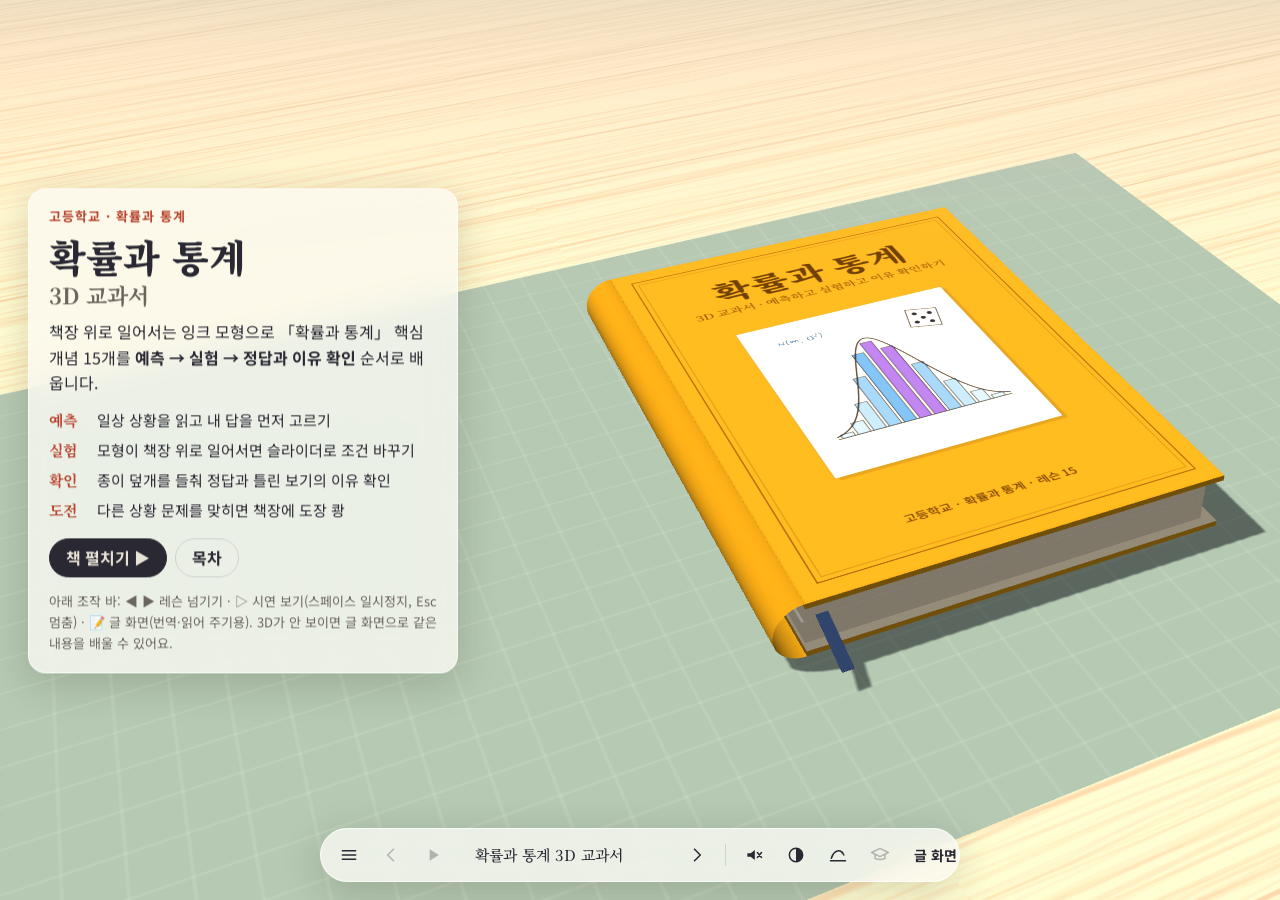
==== commit d1533327: "8차: 세로 분수, 수식 화면 낭독, 설명 정확성 보완 - 분수 a/b를 세로 분수로 표시(패널·책장·2D 그림·3D 꼬리표), src/math.js 추가 - 위·아래첨자, 분수," ====
--- a/index.html
+++ b/index.html
@@ -4,7 +4,7 @@
 <meta charset="utf-8">
 <meta name="viewport" content="width=device-width, initial-scale=1">
 <title>확률과 통계 3D 교과서</title>
-<meta name="description" content="책상 위에 펼친 3D 책에서 2022 개정 교육과정 「확률과 통계」 핵심 개념 15개를 예측 → 실험 → 증명 순서로 배웁니다.">
+<meta name="description" content="책상 위에 펼친 3D 책에서 2022 개정 교육과정 「확률과 통계」 핵심 개념 15개를 예측 → 실험 → 정답과 이유 확인 순서로 배웁니다.">
 <link rel="preconnect" href="https://fonts.googleapis.com">
 <link rel="preconnect" href="https://fonts.gstatic.com" crossorigin>
 <link rel="stylesheet" href="https://fonts.googleapis.com/css2?family=Nanum+Pen+Script&family=Noto+Sans+KR:wght@400;500;700&family=Noto+Serif+KR:wght@400;700;900&display=swap">
@@ -95,6 +95,11 @@
 .sliderrow input { flex: 1; accent-color: var(--blue); height: 28px; }
 .sliderrow output { min-width: 76px; text-align: right; font: 700 20px var(--serif); color: var(--blue); }
 sub, sup { font-size: .68em; line-height: 0; position: relative; vertical-align: baseline; }
+/* 8차: 세로 분수와 화면 낭독용 글(화면에는 안 보이고 스크린리더만 읽음) */
+.frac { display: inline-flex; flex-direction: column; align-items: center; vertical-align: middle; font-size: .84em; line-height: 1.15; margin: 0 .1em; text-align: center; }
+.frac .fn { border-bottom: .08em solid currentColor; padding: 0 .15em .05em; }
+.frac .fd { padding: .05em .15em 0; }
+.sr { position: absolute !important; width: 1px; height: 1px; padding: 0; margin: -1px; overflow: hidden; clip: rect(0 0 0 0); white-space: nowrap; border: 0; }
 sub { top: .3em; } sup { top: -.45em; }
 .keybox { margin: 10px 0 4px; padding: 10px 12px; border-radius: 12px; background: rgba(242, 234, 214, .55); border: 1px solid var(--line); }
 .keybox .kl { font: 700 12px var(--sans); color: var(--red); letter-spacing: .06em; }
@@ -242,11 +247,11 @@
   <section id="cover" class="glass panel coverCard" aria-labelledby="coverH">
     <p class="kicker">고등학교 · 확률과 통계</p>
     <h1 id="coverH">확률과 통계 <span>3D 교과서</span></h1>
-    <p class="lead">책장 위로 일어서는 잉크 모형으로 「확률과 통계」 핵심 개념 15개를 <b>예측 → 실험 → 증명</b> 순서로 배웁니다.</p>
+    <p class="lead">책장 위로 일어서는 잉크 모형으로 「확률과 통계」 핵심 개념 15개를 <b>예측 → 실험 → 정답과 이유 확인</b> 순서로 배웁니다.</p>
     <ol class="how">
       <li><b>예측</b> 일상 상황을 읽고 내 답을 먼저 고르기</li>
       <li><b>실험</b> 모형이 책장 위로 일어서면 슬라이더로 조건 바꾸기</li>
-      <li><b>증명</b> 종이 덮개를 들춰 정답과 틀린 보기의 이유 확인</li>
+      <li><b>확인</b> 종이 덮개를 들춰 정답과 틀린 보기의 이유 확인</li>
       <li><b>도전</b> 다른 상황 문제를 맞히면 책장에 도장 쾅</li>
     </ol>
     <div class="row wrap">
@@ -332,7 +337,7 @@
   </article>
 
   <footer class="foot" id="foot">
-    <p>3D 장면은 이해를 돕기 위한 단순한 모형입니다. 내용은 2022 개정 교육과정 「확률과 통계」(교육부 고시 제2022-33호)의 성취기준과 용어·기호를 기준으로 했습니다. 상황·수치·문제는 모두 이 교재가 새로 만든 가상의 것이며 특정 교과서의 예제·문제를 옮기지 않았습니다. 책상 위 3D 책의 연출(예측 → 실험 → 증명, 정답 덮개, 도장, 교사용 노트·출처)은 Techartist의 Every Joule에서 아이디어를 얻었으며, 그 책의 코드·그림·글은 사용하지 않았습니다.</p>
+    <p>3D 장면은 이해를 돕기 위한 단순한 모형입니다. 내용은 2022 개정 교육과정 「확률과 통계」(교육부 고시 제2022-33호)의 성취기준과 용어·기호를 기준으로 했습니다. 상황·수치·문제는 모두 이 교재가 새로 만든 가상의 것이며 특정 교과서의 예제·문제를 옮기지 않았습니다. 책상 위 3D 책의 연출(예측 → 실험 → 정답과 이유 확인, 정답 덮개, 도장, 교사용 노트·출처)은 Techartist의 Every Joule에서 아이디어를 얻었으며, 그 책의 코드·그림·글은 사용하지 않았습니다.</p>
   </footer>
 </main>
 
@@ -427,6 +432,8 @@
   var f = function (x) { return Math.round(x * 100) / 100; };
   var t = function (x, y, s, o) {
     o = o || {};
+    /* 8차: 분수(a/b)가 있으면 세로 분수로 그림 (math.js; 검산처럼 math.js 없이 불러도 그대로 동작) */
+    if (typeof MATH !== 'undefined' && MATH.hasFrac(String(s))) return MATH.svgText(x, y, String(s), o);
     return '<text x="' + f(x) + '" y="' + f(y) + '" font-size="' + (o.size || 12) + '" text-anchor="' + (o.anchor || 'middle') + '" fill="' + (o.fill || 'currentColor') + '"' + (o.weight ? ' font-weight="' + o.weight + '"' : '') + '>' + s + '</text>';
   };
   var c = function (x, y, r, fill, o) {
@@ -448,6 +455,148 @@
 
 if (typeof module !== 'undefined') module.exports = { MX: MX, COL: COL, PAL: PAL, SV: SV };
 
+/* math.js — 수식 표시 공통 도우미 (8차)
+   · 분수: 글 속의 a/b(공백 없이 붙은 것)를 찾아 세로 분수(분자 위·분모 아래)로 그림
+           예) 1/6, (r−1)/(r+4) → 분자 r−1·분모 r+4 (묶음 괄호는 뺌), P(A∩B)/P(A), σ/√n, n!/(p!q!⋯r!)
+           띄어 쓴 “3.5 / 1.708”처럼 앞뒤에 공백이 있는 / 는 분수가 아님
+   · 화면 낭독: 위첨자·아래첨자·분수·조합 기호를 “3의 세제곱”, “6분의 1”, “5개 중 2개를 택하는 조합의 수”처럼 읽히게
+   책장(캔버스)은 pages.js, 패널(HTML)은 html(), 2D 그림(SVG)은 svgText()를 씀 */
+var MATH = (function () {
+  var SUBC = '₀₁₂₃₄₅₆₇₈₉₊₋₌₍₎ₐₑₒₓₕₖₗₘₙₚₛₜᵢⱼᵣᵤᵥ', SUBN = '0123456789+−=()aeoxhklmnpstijruv';
+  var SUPC = '⁰¹²³⁴⁵⁶⁷⁸⁹⁺⁻⁼⁽⁾ⁿⁱʳᶜˣᵏᵃᵇ', SUPN = '0123456789+−=()nircxkab';
+  var HAT = '̂', BAR = '̄';
+
+  /* 분수의 분자·분모가 될 수 있는 글자: 영문·숫자·소수점·!·그리스 문자·첨자·⋯·모자(̂)·막대(̄) */
+  function atomCh(ch) { return !!ch && (/[0-9A-Za-z.!σπμ⋯]/.test(ch) || SUBC.indexOf(ch) >= 0 || SUPC.indexOf(ch) >= 0 || ch === HAT || ch === BAR); }
+  function matchBack(s, i) { var dep = 0; for (var j = i; j >= 0; j--) { if (s[j] === ')') dep++; else if (s[j] === '(') { dep--; if (dep === 0) return j; } } return -1; }
+  function matchFwd(s, i) { var dep = 0; for (var j = i; j < s.length; j++) { if (s[j] === '(') dep++; else if (s[j] === ')') { dep--; if (dep === 0) return j; } } return -1; }
+
+  /* 분자: / 바로 앞 덩어리 → {start, text} */
+  function numerator(s, i) {
+    var j = i - 1, start, txt;
+    if (s[j] === ')') {
+      var o = matchBack(s, j); if (o < 0) return null;
+      var k = o; while (k > 0 && /[A-Za-zσ]/.test(s[k - 1])) k--;      /* P(A∩B), n(A)처럼 이름이 붙은 괄호는 그대로 */
+      if (k < o) { start = k; txt = s.slice(k, j + 1); } else { start = o; txt = s.slice(o + 1, j); }   /* 묶음 괄호는 뺌 */
+    } else {
+      var k2 = i; while (k2 > 0 && atomCh(s[k2 - 1])) k2--;
+      if (k2 === i) return null;
+      if (k2 > 0 && s[k2 - 1] === '√') k2--;
+      start = k2; txt = s.slice(k2, i);
+    }
+    return txt ? { start: start, text: txt } : null;
+  }
+  /* 분모: / 바로 뒤 덩어리 → {end(다음 글자 위치), text} */
+  function denominator(s, i) {
+    var j = i + 1, end, txt, root = '';
+    if (s[j] === '√') { root = '√'; j++; }
+    if (s[j] === '(') {
+      var c = matchFwd(s, j); if (c < 0) return null;
+      txt = root ? '√' + s.slice(j, c + 1) : s.slice(j + 1, c); end = c + 1;     /* √(…)는 괄호를 남기고, 묶음 괄호는 뺌 */
+    } else {
+      var k = j; while (k < s.length && atomCh(s[k])) k++;
+      if (k === j) return null;
+      if (s[k] === '(' && /[A-Za-z]$/.test(s.slice(j, k))) { var c2 = matchFwd(s, k); if (c2 > 0) k = c2 + 1; }   /* n(S), P(A) */
+      txt = root + s.slice(j, k); end = k;
+    }
+    return txt ? { end: end, text: txt } : null;
+  }
+  /* 글 → [{t:'s', s:글}, {t:'f', n:분자, d:분모}, …] */
+  function segments(s) {
+    s = String(s); var out = [], last = 0;
+    for (var i = 1; i < s.length - 1; i++) {
+      if (s[i] !== '/' || /\s/.test(s[i - 1]) || /\s/.test(s[i + 1]) || s[i - 1] === '<' || s[i + 1] === '>') continue;
+      var n = numerator(s, i), d = n && denominator(s, i);
+      if (!n || !d || n.start < last) continue;
+      if (n.start > last) out.push({ t: 's', s: s.slice(last, n.start) });
+      out.push({ t: 'f', n: n.text, d: d.text });
+      last = d.end; i = d.end - 1;
+    }
+    if (last < s.length) out.push({ t: 's', s: s.slice(last) });
+    return out;
+  }
+  function hasFrac(s) { return segments(s).some(function (g) { return g.t === 'f'; }); }
+
+  /* ── 화면 낭독용 문장 ── */
+  var mapCh = function (str, from, to) { return str.split('').map(function (ch) { return to[from.indexOf(ch)]; }).join(''); };
+  var reSub = new RegExp('[' + SUBC + ']+', 'g'), reSup = new RegExp('[' + SUPC + ']+', 'g');
+  var reComb = new RegExp('([' + SUBC + ']+)([CPΠH])([' + SUBC + ']+)', 'g');
+  var COMB = { C: '조합', P: '순열', 'Π': '중복순열', H: '중복조합' };
+  function power(m) { return m === 'c' ? '의 여사건' : m === '2' ? '의 제곱' : m === '3' ? '의 세제곱' : m === '4' ? '의 네제곱' : '의 ' + m + '제곱'; }
+  function combRead(a, k, b) { return mapCh(a, SUBC, SUBN) + '개 중 ' + mapCh(b, SUBC, SUBN) + '개를 택하는 ' + COMB[k] + '의 수'; }
+  function readPart(s) {
+    return String(s).replace(reComb, function (m, a, k, b) { return ' ' + combRead(a, k, b) + ' '; })
+      .replace(/([A-Za-z])̂/g, '$1 햇').replace(/([A-Za-z])̄/g, '$1 바')
+      .replace(reSup, function (m) { return power(mapCh(m, SUPC, SUPN)); })
+      .replace(reSub, function (m) { return ' ' + mapCh(m, SUBC, SUBN); })
+      .replace(/√/g, '루트 ');
+  }
+  /* 분수까지 포함한 전체 읽기 */
+  function read(s) {
+    return segments(s).map(function (g) { return g.t === 's' ? readPart(g.s) : ' ' + readPart(g.d) + '분의 ' + readPart(g.n) + ' '; }).join('').replace(/\s+/g, ' ');
+  }
+
+  /* ── HTML: 보이는 수식은 aria-hidden, 낭독용 글은 .sr (화면에는 안 보임) ── */
+  function esc(t) { return String(t).replace(/&/g, '&amp;').replace(/</g, '&lt;').replace(/>/g, '&gt;'); }
+  /* “기호 ₙΠᵣ로 나타내며”처럼 기호 이름을 말할 때는 뜻풀이 대신 “n 파이 r”로 읽음 */
+  var SYM = { C: '씨', P: '피', 'Π': '파이', H: '에이치' };
+  var reSym = new RegExp('기호 ([' + SUBC + ']+)([CPΠH])([' + SUBC + ']+)', 'g');
+  function subsup(s) {
+    return String(s)
+      .replace(reSym, function (m, a, k, b) { return '기호 <span aria-hidden="true"><sub>' + mapCh(a, SUBC, SUBN) + '</sub>' + k + '<sub>' + mapCh(b, SUBC, SUBN) + '</sub></span><span class="sr">' + mapCh(a, SUBC, SUBN) + ' ' + SYM[k] + ' ' + mapCh(b, SUBC, SUBN) + '</span>'; })
+      .replace(reComb, function (m, a, k, b) { return '<span aria-hidden="true"><sub>' + mapCh(a, SUBC, SUBN) + '</sub>' + k + '<sub>' + mapCh(b, SUBC, SUBN) + '</sub></span><span class="sr">' + combRead(a, k, b) + '</span>'; })
+      .replace(/([A-Za-z])([̂̄])/g, function (m, a, k) { return '<span aria-hidden="true">' + m + '</span><span class="sr">' + a + (k === HAT ? ' 햇' : ' 바') + '</span>'; })
+      .replace(reSup, function (m) { var t = mapCh(m, SUPC, SUPN); return '<sup aria-hidden="true">' + t + '</sup><span class="sr">' + power(t) + '</span>'; })
+      .replace(reSub, function (m) { var t = mapCh(m, SUBC, SUBN); return '<sub aria-hidden="true">' + t + '</sub><span class="sr"> ' + t + '</span>'; });
+  }
+  function fracHtml(n, d) {
+    var vis = function (t) { return subsup(t).replace(/<span class="sr">[^<]*<\/span>/g, ''); };
+    return '<span class="frac" aria-hidden="true"><span class="fn">' + vis(n) + '</span><span class="fd">' + vis(d) + '</span></span><span class="sr">' + esc(read(n + '/' + d)).trim() + '</span>';
+  }
+  /* 태그는 그대로 두고 글 부분만 바꿈 */
+  function html(s) {
+    return String(s).split(/(<[^>]+>)/).map(function (p) {
+      if (!p || p[0] === '<') return p;
+      return segments(p).map(function (g) { return g.t === 's' ? subsup(g.s) : fracHtml(g.n, g.d); }).join('');
+    }).join('');
+  }
+
+  /* ── SVG: 분수가 있는 글은 조각마다 위치를 계산해 그림 (글자 폭은 어림값) ── */
+  function chW(ch) {
+    if (/[ㄱ-힝]/.test(ch)) return 1.0;
+    if (SUBC.indexOf(ch) >= 0 || SUPC.indexOf(ch) >= 0) return 0.42;
+    if (ch === ' ') return 0.3;
+    if (/[0-9]/.test(ch)) return 0.56;
+    if (/[.,!·:]/.test(ch)) return 0.3;
+    if (/[A-Z]/.test(ch)) return 0.66;
+    return 0.58;
+  }
+  function textW(t, size) { return String(t).split('').reduce(function (a, ch) { return a + chW(ch); }, 0) * size; }
+  var r2 = function (x) { return Math.round(x * 100) / 100; };
+  function svgText(x, y, s, o) {
+    o = o || {}; var size = o.size || 12, fs = size * 0.78, segs = segments(s), parts = [], W = 0;
+    segs.forEach(function (g) {
+      if (g.t === 's') { var w = textW(g.s, size); parts.push({ g: g, w: w }); W += w; }
+      else { var wf = Math.max(textW(g.n, fs), textW(g.d, fs)) + size * 0.3; parts.push({ g: g, w: wf }); W += wf; }
+    });
+    var x0 = o.anchor === 'start' ? x : o.anchor === 'end' ? x - W : x - W / 2, out = '', fill = o.fill || 'currentColor', wt = o.weight ? ' font-weight="' + o.weight + '"' : '';
+    parts.forEach(function (p) {
+      if (p.g.t === 's') { out += '<text x="' + r2(x0) + '" y="' + r2(y) + '" font-size="' + size + '" text-anchor="start" fill="' + fill + '"' + wt + ' xml:space="preserve">' + p.g.s + '</text>'; }
+      else {
+        var cx = x0 + p.w / 2;
+        out += '<text x="' + r2(cx) + '" y="' + r2(y - size * 0.5) + '" font-size="' + r2(fs) + '" text-anchor="middle" fill="' + fill + '"' + wt + '>' + p.g.n + '</text>';
+        out += '<line x1="' + r2(x0 + size * 0.1) + '" y1="' + r2(y - size * 0.36) + '" x2="' + r2(x0 + p.w - size * 0.1) + '" y2="' + r2(y - size * 0.36) + '" stroke="' + fill + '" stroke-width="' + r2(Math.max(0.8, size * 0.07)) + '"/>';
+        out += '<text x="' + r2(cx) + '" y="' + r2(y + size * 0.36) + '" font-size="' + r2(fs) + '" text-anchor="middle" fill="' + fill + '"' + wt + '>' + p.g.d + '</text>';
+      }
+      x0 += p.w;
+    });
+    return out;
+  }
+
+  return { segments: segments, hasFrac: hasFrac, read: read, html: html, svgText: svgText, SUBC: SUBC, SUBN: SUBN, SUPC: SUPC, SUPN: SUPN };
+})();
+if (typeof module !== 'undefined') module.exports = { MATH: MATH };
+
 /* lessons_1.js — Ⅰ. 경우의 수 (4개 레슨)
    7차: 2022 개정 교육과정에서 원순열이 「확률과 통계」에서 빠져(전문 수학·이산 수학으로 이동) 원순열 레슨을 삭제함 */
 var LESSONS = (typeof LESSONS === 'undefined') ? [] : LESSONS;
@@ -471,7 +620,7 @@
         { t: '3가지가 더 늘어난다 (+3)', ok: false, why: '새로 늘린 칸에도 색을 3가지 중에서 고를 수 있습니다. 이 선택이 기존의 모든 신호마다 따로 붙으므로 더하기가 아니라 곱하기입니다.' },
         { t: '4가지가 더 늘어난다 (+4)', ok: false, why: '4는 칸의 수일 뿐 색의 가짓수가 아닙니다. 늘어나는 것은 “색을 고르는 선택”이므로 3과 관계됩니다.' },
         { t: '2배가 된다', ok: false, why: '색이 2가지일 때의 이야기입니다. 이 문제에서는 새 칸에 3가지 색을 고를 수 있습니다.' },
-        { t: '3배가 된다', ok: true, why: '기존의 신호 하나하나 뒤에 3가지 색 중 하나를 붙일 수 있으므로 3배가 됩니다. 그래서 r칸이면 3×3×…×3(r번)=3ʳ가지입니다.' }
+        { t: '3배가 된다', ok: true, why: '기존의 신호 하나하나 뒤에 3가지 색 중 하나를 붙일 수 있으므로 3배가 됩니다. 그래서 r칸이면 3×3×⋯×3(r번)=3ʳ가지입니다.' }
       ]
     },
     slider: { label: '칸의 수 r', min: 1, max: 6, step: 1, value: 3, fmt: function (v) { return v + '칸'; } },
@@ -550,7 +699,7 @@
 
   /* ───────── 2. 같은 것이 있는 순열 ───────── */
   LESSONS.push({
-    id: 'dup', unit: UNIT, title: '같은 것이 있는 순열', concept: 'n개 중에서 같은 것이 각각 p개, q개, …, r개씩 있을 때, n개를 일렬로 나열하는 순열의 수는 n!/(p!q!⋯r!)',
+    id: 'dup', unit: UNIT, title: '같은 것이 있는 순열', concept: 'n개 중에서 같은 것이 각각 p개, q개, …, r개씩 있을 때, n개를 일렬로 나열하는 순열의 수는 n!/(p!q!⋯r!) (단, p+q+⋯+r=n)',
     source: 'Ⅰ. 경우의 수 › 순열과 조합 › 같은 것이 있는 순열',
     terms: [['같은 것이 있는 순열', 'n개 중에서 같은 것이 각각 p개, q개, …, r개씩 있을 때, n개를 일렬로 나열하는 순열. 그 수는 n!/(p!q!⋯r!) (단, p+q+⋯+r=n)']],
     situation: '구슬 5개를 일렬로 놓습니다. 그중 <b>k개는 똑같은 빨간 구슬</b>이고, 나머지는 서로 다른 색입니다. 빨간 구슬끼리 자리를 바꿔도 보기에는 달라지지 않습니다.',
@@ -565,7 +714,7 @@
     },
     slider: { label: '빨간 구슬의 수 k', min: 1, max: 5, step: 1, value: 3, fmt: function (v) { return v + '개'; } },
     calc: function (k) {
-      return [['모두 다르다고 볼 때 5!', '120가지'], ['빨간 구슬끼리 바꾸는 k!', fact(k) + '가지씩 겹침'], ['서로 다른 배열 5! ÷ k!', 120 / fact(k) + '가지', 1]];
+      return [['모두 다르다고 볼 때 5!', '120가지'], ['빨간 구슬끼리 바꾸는 k!', fact(k) + '가지씩 겹침'], ['서로 다른 배열 5!/k! (단, 빨간 구슬 k개 외에는 모두 다름)', 120 / fact(k) + '가지', 1]];
     },
     svgAlt: '빨간 구슬 k개와 다른 색 구슬이 일렬로 놓인 그림과 계산식',
     svg: function (k) {
@@ -639,7 +788,7 @@
     },
     slider: { label: '고르는 개수 r', min: 1, max: 6, step: 1, value: 3, fmt: function (v) { return v + '개'; } },
     calc: function (r) {
-      return [['공 r개 + 칸막이 2개를 놓는 칸', (r + 2) + '칸'], ['칸막이 자리 고르기 ₍r+2₎C₂', nCr(r + 2, 2) + '가지'], ['중복조합의 수 ₃Hᵣ = ₍₃₊ᵣ₋₁₎Cᵣ', '₃H' + sub(r) + ' = ' + sub(r + 2) + 'C' + sub(r) + ' = ' + nHr(3, r) + '가지', 1]];
+      return [['공 r개 + 칸막이 2개를 놓는 칸', (r + 2) + '칸'], ['칸막이 자리 고르기 ᵣ₊₂C₂', nCr(r + 2, 2) + '가지'], ['중복조합의 수 ₃Hᵣ = ₃₊ᵣ₋₁Cᵣ', '₃H' + sub(r) + ' = ' + sub(r + 2) + 'C' + sub(r) + ' = ' + nHr(3, r) + '가지', 1]];
     },
     svgAlt: '공과 칸막이를 일렬로 놓는 그림과 중복조합 계산식',
     svg: function (r) {
@@ -706,7 +855,7 @@
 
   /* ───────── 4. 이항정리 ───────── */
   LESSONS.push({
-    id: 'binom', unit: UNIT, title: '이항정리와 파스칼의 삼각형', concept: '(a+b)ⁿ의 전개식의 계수는 조합의 수 ₙCᵣ',
+    id: 'binom', unit: UNIT, title: '이항정리와 파스칼의 삼각형', concept: '(a+b)ⁿ의 전개식에서 aⁿ⁻ʳbʳ 항의 계수는 ₙCᵣ (r=0, 1, 2, ⋯, n)',
     source: 'Ⅰ. 경우의 수 › 이항정리',
     terms: [['이항정리', '(a+b)ⁿ = ₙC₀aⁿ + ₙC₁aⁿ⁻¹b + ⋯ + ₙCᵣaⁿ⁻ʳbʳ + ⋯ + ₙCₙbⁿ'], ['이항계수', '이항정리의 전개식에서 각 항의 계수 ₙC₀, ₙC₁, …, ₙCₙ'], ['일반항', '전개식의 각 항 ₙCᵣaⁿ⁻ʳbʳ'], ['파스칼의 삼각형', '이항계수를 삼각형 모양으로 배열한 것. ₙ₋₁Cᵣ₋₁ + ₙ₋₁Cᵣ = ₙCᵣ']],
     situation: '(a+b)⁵ = (a+b)(a+b)(a+b)(a+b)(a+b)를 전개합니다. 다섯 개의 괄호에서 <b>a 또는 b 중 하나씩</b> 골라 곱한 것을 모두 더하는 일입니다.',
@@ -722,7 +871,7 @@
     slider: { label: '지수 n', min: 1, max: 8, step: 1, value: 5, fmt: function (v) { return 'n = ' + v; } },
     calc: function (n) {
       var row = [], i; for (i = 0; i <= n; i++) row.push(nCr(n, i));
-      return [['이항정리', '(a+b)' + sup(n) + ' = Σ ₙCᵣ aⁿ⁻ʳbʳ'], ['이항계수 ₙC₀ ~ ₙCₙ', row.join(', ')], ['계수의 합 = 2ⁿ', row.reduce(function (a, b) { return a + b; }, 0) + ' = 2' + sup(n), 1]];
+      return [['이항정리', '(a+b)' + sup(n) + ' = ' + sub(n) + 'C₀a' + sup(n) + ' + ' + sub(n) + 'C₁a' + sup(n - 1) + 'b + ⋯ + ' + sub(n) + 'C' + sub(n) + 'b' + sup(n)], ['이항계수 ₙC₀ ~ ₙCₙ', row.join(', ')], ['계수의 합 = 2ⁿ', row.reduce(function (a, b) { return a + b; }, 0) + ' = 2' + sup(n), 1]];
     },
     svgAlt: '파스칼의 삼각형과 n번째 줄 강조 표시',
     svg: function (n) {
@@ -919,7 +1068,7 @@
       q: '뽑힌 학생이 독서 또는 봉사 프로그램에 참여했을 확률 P(A∪B)는 얼마일까요?',
       options: [
         { t: '0.65 + 0.5 = 1.15', ok: false, why: '확률은 1을 넘을 수 없습니다. 두 프로그램에 모두 참여한 학생을 두 번 센 결과입니다.' },
-        { t: '0.65 × 0.5 = 0.325', ok: false, why: '곱은 서로 영향을 주지 않는 두 사건이 “동시에” 일어날 확률을 구할 때 쓰는 계산입니다. “또는”의 확률에는 맞지 않습니다.' },
+        { t: '0.65 × 0.5 = 0.325', ok: false, why: '곱 P(A)P(B)는 두 사건이 서로 독립일 때 “동시에” 일어날 확률 P(A∩B)를 구하는 계산입니다. “또는”의 확률에는 맞지 않습니다.' },
         { t: '0.65 (큰 쪽의 확률)', ok: false, why: 'B에만 참여한 학생(A에 속하지 않는 학생)이 있을 수 있으므로 P(A∪B)는 P(A)보다 같거나 큽니다. 큰 쪽만 취하면 B에만 참여한 학생이 빠집니다.' },
         { t: '겹치는 학생 수를 알아야 정해진다 (0.65 + 0.5 − P(A∩B))', ok: true, why: 'n(A∪B)=n(A)+n(B)−n(A∩B)입니다. 겹치는 학생 수에 따라 값이 달라지므로, 슬라이더로 겹침을 바꾸며 확인해 보세요.' }
       ]
@@ -929,7 +1078,7 @@
       var u = 115 - x;
       return [['n(A) + n(B)', '65 + 50 = 115명'], ['겹친 학생 n(A∩B)', x + '명'], ['n(A∪B) = n(A)+n(B)−n(A∩B)', u + '명'], ['P(A∪B) = ' + u + '/100', fx(u / 100, 2), 1]];
     },
-    svgAlt: '학생 100명을 칸으로 나타낸 그림. 수학만, 과학만, 둘 다, 둘 다 아닌 학생이 색으로 구분됨',
+    svgAlt: '학생 100명을 칸으로 나타낸 그림. 독서 프로그램만, 봉사 프로그램만, 둘 다, 둘 다 아닌 학생이 색으로 구분됨',
     svg: function (x) {
       var cls = vennCls(x), s = '';
       for (var i = 0; i < 100; i++) s += r_(30 + (i % 10) * 17, 24 + Math.floor(i / 10) * 17, 15, 15, VCOL[cls[i]], { rx: 3 });
@@ -974,7 +1123,7 @@
     id: 'comp', unit: UNIT, title: '여사건의 확률', concept: 'P(Aᶜ) = 1 − P(A) 로 “적어도 하나”의 확률 구하기',
     source: 'Ⅱ. 확률 › 확률의 개념과 활용 › 여사건의 확률',
     terms: [['여사건 Aᶜ', '사건 A가 일어나지 않는 사건'], ['여사건의 확률', 'P(Aᶜ) = 1 − P(A)'], ['적어도 하나', '“하나 이상”이라는 뜻. 여사건(하나도 없다)의 확률을 이용하면 편하다']],
-    situation: '반 학생 k명 중에 <b>생일이 같은 학생이 있을 확률</b>을 구합니다. 1년은 365일로 보고, 태어난 날은 모두 같은 가능성이라고 가정합니다.',
+    situation: '반 학생 k명 중에 <b>생일이 같은 학생이 있을 확률</b>을 구합니다(사건 A: 생일이 같은 두 학생이 적어도 한 쌍 있다). 1년은 365일로 보고, 태어난 날은 모두 같은 가능성이라고 가정합니다.',
     predict: {
       q: '학생이 30명일 때, 생일이 같은 두 학생이 적어도 한 쌍 있을 확률은 얼마쯤일까요?',
       options: [
@@ -988,7 +1137,7 @@
     needsSeed: true,
     calc: function (k) {
       var nm = noMatch(k);
-      return [['전체 경우의 수 365ᵏ', '365' + String(k).split('').map(function (d) { return '⁰¹²³⁴⁵⁶⁷⁸⁹'[+d]; }).join('')], ['모두 다른 경우 P(Aᶜ) = ₃₆₅Pₖ ÷ 365ᵏ', fx(nm, 4)], ['생일이 같은 학생이 있을 확률 P(A) = 1 − P(Aᶜ)', fx(1 - nm, 4), 1]];
+      return [['전체 경우의 수 365ᵏ', '365' + String(k).split('').map(function (d) { return '⁰¹²³⁴⁵⁶⁷⁸⁹'[+d]; }).join('')], ['모두 다른 경우 P(Aᶜ) = ₃₆₅Pₖ/365ᵏ', fx(nm, 4)], ['생일이 같은 학생이 있을 확률 P(A) = 1 − P(Aᶜ)', fx(1 - nm, 4), 1]];
     },
     svgAlt: '학생 수에 따라 생일이 같은 학생이 있을 확률이 커지는 곡선',
     svg: function (k) {
@@ -1046,10 +1195,10 @@
 
   /* ───────── 8. 조건부확률 ───────── */
   LESSONS.push({
-    id: 'cond', unit: UNIT, title: '조건부확률', concept: 'P(B|A) = P(A∩B) ÷ P(A)',
+    id: 'cond', unit: UNIT, title: '조건부확률', concept: 'P(B|A) = P(A∩B)/P(A) (단, P(A)>0)',
     source: 'Ⅱ. 확률 › 조건부확률 › 조건부확률',
     terms: [['조건부확률 P(B|A)', '사건 A가 일어났을 때 사건 B가 일어날 확률. P(B|A) = P(A∩B)/P(A) (단, P(A)>0)'], ['확률의 곱셈정리', 'P(A∩B) = P(A)P(B|A) (단, P(A)>0)'], ['비복원추출', '꺼낸 것을 다시 넣지 않고 다음 것을 꺼내는 추출']],
-    situation: '주머니에 <b>빨간 공 r개와 파란 공 5개</b>가 들어 있습니다. 공을 한 개씩 차례로 꺼내고, 꺼낸 공은 다시 넣지 않습니다. 첫 번째로 빨간 공을 꺼냈다는 것을 알고 있습니다.',
+    situation: '주머니에 <b>빨간 공 r개와 파란 공 5개</b>가 들어 있습니다. 공을 한 개씩 차례로 꺼내고, 꺼낸 공은 다시 넣지 않습니다. 첫 번째로 빨간 공을 꺼냈다는 것을 알고 있습니다. (사건 A: 첫 번째에 빨간 공, 사건 B: 두 번째에 빨간 공)',
     predict: {
       q: '빨간 공이 3개(r=3)일 때, 첫 번째에 빨간 공이 나온 것을 알고 있다면 두 번째도 빨간 공일 확률은 얼마일까요?',
       options: [
@@ -1062,7 +1211,7 @@
     slider: { label: '빨간 공의 수 r', min: 1, max: 8, step: 1, value: 3, fmt: function (v) { return v + '개'; } },
     calc: function (r) {
       var T = r + 5, pa = MX.frac(r, T), pab = MX.frac(r * (r - 1), T * (T - 1)), pba = (r - 1) + '/' + (T - 1);
-      return [['전체 공 r + 5', T + '개'], ['P(A) = r/(r+5) (첫째가 빨강)', pa], ['P(A∩B) (둘 다 빨강)', pab], ['P(B|A) = P(A∩B) ÷ P(A) = (r−1)/(r+4)', pba + ' ≈ ' + fx((r - 1) / (T - 1), 4), 1]];
+      return [['전체 공 r + 5', T + '개'], ['P(A) = r/(r+5) (첫째가 빨강)', pa], ['P(A∩B) (둘 다 빨강)', pab], ['P(B|A) = P(A∩B)/P(A) = (r−1)/(r+4)', pba + ' ≈ ' + fx((r - 1) / (T - 1), 4), 1]];
     },
     svgAlt: '첫째와 둘째 공을 꺼낼 때의 확률을 나타낸 수형도',
     svg: function (r) {
@@ -1084,7 +1233,7 @@
         { t: '16/81', ok: false, why: '(4/9)×(4/9)입니다. 꺼낸 공을 다시 넣는 경우(복원추출)의 계산이며, 이 문제는 다시 넣지 않습니다.' },
         { t: '4/9', ok: false, why: '첫 번째가 검은 공일 확률 P(A)만 구한 값입니다. 두 번째도 검은 공이어야 하므로 P(B|A)를 곱해야 합니다.' },
         { t: '3/8', ok: false, why: '첫째가 검은 공일 때 둘째도 검은 공일 조건부확률 P(B|A)만 구한 값입니다. 첫째가 검은 공일 확률 4/9도 곱해야 합니다.' },
-        { t: '1/6', ok: true, why: '곱셈정리 P(A∩B)=P(A)·P(B|A)=4/9×3/8=12/72=1/6입니다.' }
+        { t: '1/6', ok: true, why: '사건 A를 “첫째가 검은 공”, 사건 B를 “둘째가 검은 공”이라 하면, 곱셈정리 P(A∩B)=P(A)P(B|A)=4/9×3/8=12/72=1/6입니다.' }
       ]
     },
     build3d: function (X) {
@@ -1129,7 +1278,7 @@
   LESSONS.push({
     id: 'indep', unit: UNIT, title: '독립시행의 확률', concept: '한 번에 사건 A가 일어날 확률이 p일 때, n번의 독립시행에서 A가 r번 일어날 확률은 ₙCᵣ pʳ (1−p)ⁿ⁻ʳ',
     source: 'Ⅱ. 확률 › 조건부확률 › 사건의 독립과 종속 (독립시행의 확률)',
-    terms: [['독립', '두 사건 A, B에서 한 사건이 일어나는 것이 다른 사건이 일어날 확률에 영향을 주지 않을 때. P(B|A) = P(B)'], ['종속', '두 사건 A, B가 서로 독립이 아닐 때'], ['독립시행', '동전이나 주사위를 반복하여 던지는 것처럼, 같은 시행을 반복할 때 각 시행의 결과가 다른 시행의 결과에 영향을 주지 않는 시행']],
+    terms: [['독립', '두 사건 A, B에서 한 사건이 일어나는 것이 다른 사건이 일어날 확률에 영향을 주지 않을 때. P(B|A) = P(B), 곧 P(A∩B) = P(A)P(B) (단, P(A)>0)'], ['종속', '두 사건 A, B가 서로 독립이 아닐 때'], ['독립시행', '동전이나 주사위를 반복하여 던지는 것처럼, 같은 시행을 반복할 때 각 시행의 결과가 다른 시행의 결과에 영향을 주지 않는 시행']],
     situation: '양궁 선수가 화살 한 발을 쏘아 10점에 맞힐 확률이 <b>1/4</b>이라고 합니다(가상의 값). 매번 앞의 결과와 상관없이 쏘는 독립시행으로 보고, <b>6발</b> 쏩니다.',
     predict: {
       q: '6발을 쏠 때, 10점에 맞힌 횟수 중 확률이 가장 큰 것은 몇 번일까요?',
@@ -1211,9 +1360,9 @@
     return { E: E, E2: E2, V: V, s: Math.sqrt(V), simple: (3 + a) / 3 };
   }
   LESSONS.push({
-    id: 'expect', unit: UNIT, title: '이산확률변수의 기댓값', concept: 'E(X) = x₁p₁ + x₂p₂ + … + xₙpₙ',
+    id: 'expect', unit: UNIT, title: '이산확률변수의 기댓값', concept: 'E(X) = x₁p₁ + x₂p₂ + ⋯ + xₙpₙ',
     source: 'Ⅲ. 통계 › 확률분포 › 이산확률변수의 기댓값과 표준편차',
-    terms: [['확률변수 X', '어떤 시행에서 표본공간의 각 원소에 하나의 실수를 대응시키는 것'], ['이산확률변수', '확률변수 X가 가질 수 있는 값이 유한개이거나, 자연수와 같이 셀 수 있을 때'], ['기댓값(평균) E(X)', 'E(X) = x₁p₁ + x₂p₂ + ⋯ + xₙpₙ. 확률변수 X의 평균이라고도 한다'], ['분산 V(X)·표준편차 σ(X)', 'V(X) = E((X−m)²) = E(X²) − {E(X)}², σ(X) = √V(X)']],
+    terms: [['확률변수 X', '어떤 시행에서 표본공간의 각 원소에 하나의 실수를 대응시키는 것'], ['이산확률변수', '확률변수 X가 가질 수 있는 값이 유한개이거나, 자연수와 같이 셀 수 있을 때'], ['기댓값(평균) E(X)', 'E(X) = x₁p₁ + x₂p₂ + ⋯ + xₙpₙ. 확률변수 X의 평균이라고도 한다'], ['분산 V(X)·표준편차 σ(X)', 'V(X) = E((X−m)²) = E(X²) − {E(X)}² (단, m=E(X)), σ(X) = √V(X)']],
     situation: '뽑기 게임에서 점수 X가 <b>1점(확률 1/2), 2점(확률 1/3), a점(확률 1/6)</b>으로 나옵니다(가상의 게임). 게임을 아주 많이 되풀이했을 때 한 번당 평균 점수는 얼마일까요?',
     predict: {
       q: 'a=10일 때 한 번당 평균 점수 E(X)는 얼마일까요?',
@@ -1227,7 +1376,7 @@
     slider: { label: '가장 높은 점수 a', min: 3, max: 15, step: 1, value: 10, fmt: function (v) { return v + '점'; } },
     calc: function (a) {
       var s = stats11(a);
-      return [['E(X) = 1·½ + 2·⅓ + a·⅙', MX.frac(7 + a, 6) + ' ≈ ' + fx(s.E, 3), 1], ['(참고) 확률을 무시한 단순 평균', fx(s.simple, 3)], ['E(X²) = 1²·½ + 2²·⅓ + a²·⅙', MX.frac(11 + a * a, 6) + ' ≈ ' + fx(s.E2, 3)], ['V(X) = E(X²) − {E(X)}²', MX.frac(5 * a * a - 14 * a + 17, 36) + ' ≈ ' + fx(s.V, 3)], ['표준편차 σ(X) = √V(X)', fx(s.s, 3)]];
+      return [['E(X) = 1×1/2 + 2×1/3 + a×1/6', MX.frac(7 + a, 6) + ' ≈ ' + fx(s.E, 3), 1], ['(참고) 확률을 무시한 단순 평균', fx(s.simple, 3)], ['E(X²) = 1²×1/2 + 2²×1/3 + a²×1/6', MX.frac(11 + a * a, 6) + ' ≈ ' + fx(s.E2, 3)], ['V(X) = E(X²) − {E(X)}²', MX.frac(5 * a * a - 14 * a + 17, 36) + ' ≈ ' + fx(s.V, 3)], ['표준편차 σ(X) = √V(X)', fx(s.s, 3)]];
     },
     svgAlt: '점수 1, 2, a의 확률 막대와 평균 위치를 나타낸 수직선',
     svg: function (a) {
@@ -1285,9 +1434,9 @@
 
   /* ───────── 11. 이항분포 ───────── */
   LESSONS.push({
-    id: 'bin', unit: UNIT, title: '이항분포', concept: 'X ~ B(n, p)이면 E(X)=np, V(X)=np(1−p)',
+    id: 'bin', unit: UNIT, title: '이항분포', concept: '확률변수 X가 이항분포 B(n, p)를 따르면 E(X)=np, V(X)=npq, σ(X)=√(npq) (단, q=1−p)',
     source: 'Ⅲ. 통계 › 확률분포 › 이항분포',
-    terms: [['이항분포 B(n, p)', '한 번의 시행에서 사건 A가 일어날 확률이 p일 때, n번의 독립시행에서 사건 A가 일어나는 횟수 X의 확률분포. P(X=r) = ₙCᵣ pʳ qⁿ⁻ʳ (q=1−p)'], ['평균 E(X)', 'E(X) = np'], ['분산 V(X)', 'V(X) = npq (단, q=1−p), 표준편차 σ(X) = √(npq)'], ['큰 수의 법칙', '사건 A가 일어날 확률이 p일 때, 시행 횟수 n을 크게 할수록 상대도수 X/n이 p에 가까울 확률이 1에 가까워진다']],
+    terms: [['이항분포 B(n, p)', '한 번의 시행에서 사건 A가 일어날 확률이 p일 때, n번의 독립시행에서 사건 A가 일어나는 횟수 X의 확률분포. P(X=r) = ₙCᵣ pʳ qⁿ⁻ʳ (q=1−p)'], ['평균 E(X)', 'E(X) = np'], ['분산 V(X)', 'V(X) = npq (단, q=1−p), 표준편차 σ(X) = √(npq)'], ['큰 수의 법칙', '확률변수 X가 이항분포 B(n, p)를 따를 때, 아무리 작은 양수 h를 정해도 n을 충분히 크게 하면 P(|X/n − p| < h)가 1에 가까워진다']],
     situation: '갈톤 보드(못 판)에서 구슬이 못에 부딪힐 때마다 <b>오른쪽으로 갈 확률이 p</b>, 왼쪽은 1−p입니다. 못 10단을 지나 오른쪽으로 간 횟수 X(0~10)에 해당하는 칸에 구슬이 모입니다. 즉 X는 이항분포 B(10, p)를 따릅니다.',
     predict: {
       q: '오른쪽으로 갈 확률이 p=0.7일 때, 구슬이 가장 많이 모이는 칸은 어디일까요? (칸 번호는 오른쪽으로 간 횟수 0~10)',
@@ -1407,7 +1556,7 @@
     slider: { label: '표준편차 σ', min: 5, max: 15, step: 1, value: 5, fmt: function (v) { return 'σ = ' + v + '점'; } },
     calc: function (s) {
       var z = 10 / s;
-      return [['정규분포', 'N(60, ' + s + '²)'], ['곡선의 최고 높이 f(m) = 1/(σ√2π)', fx(MX.pdf(60, 60, s), 4)], ['곡선과 x축 사이의 전체 넓이', '1 (σ에 관계없이)', 1], ['P(m−σ ≤ X ≤ m+σ)', fx(Phi(1) - Phi(-1), 4)], ['P(m−2σ ≤ X ≤ m+2σ)', fx(Phi(2) - Phi(-2), 4)], ['P(X ≥ 70) = P(Z ≥ ' + fx(z, 2) + ')', fx(1 - Phi(z), 4)]];
+      return [['정규분포', 'N(60, ' + s + '²)'], ['곡선의 최고 높이 f(m) = 1/(σ√(2π))', fx(MX.pdf(60, 60, s), 4)], ['곡선과 x축 사이의 전체 넓이', '1 (σ에 관계없이)', 1], ['P(m−σ ≤ X ≤ m+σ)', fx(Phi(1) - Phi(-1), 4)], ['P(m−2σ ≤ X ≤ m+2σ)', fx(Phi(2) - Phi(-2), 4)], ['P(X ≥ 70) = P(Z ≥ ' + fx(z, 2) + ')', fx(1 - Phi(z), 4)]];
     },
     svgAlt: '평균 60, 표준편차 σ인 정규분포 곡선과 ±1σ, ±2σ, ±3σ 구간',
     svg: function (s) {
@@ -1480,10 +1629,10 @@
   }
   var SIG14 = Math.sqrt(35 / 12);
   LESSONS.push({
-    id: 'xbar', unit: UNIT, title: '표본평균의 분포', concept: 'E(X̄)=m, σ(X̄)=σ/√n',
+    id: 'xbar', unit: UNIT, title: '표본평균의 분포', concept: '모평균 m, 모표준편차 σ인 모집단에서 크기 n인 표본을 임의추출할 때 E(X̄)=m, V(X̄)=σ²/n, σ(X̄)=σ/√n',
     source: 'Ⅲ. 통계 › 통계적 추정 › 모집단과 표본 (표본평균의 분포)',
     terms: [['모집단', '통계 조사에서 조사의 대상이 되는 집단 전체'], ['표본', '조사하기 위하여 모집단에서 뽑은 일부분'], ['임의추출', '모집단에 속하는 각 대상이 같은 확률로 추출되도록 하는 방법'], ['표본평균 X̄', '모집단에서 임의추출한 크기가 n인 표본의 평균. 표본에 따라 달라지는 확률변수이며 E(X̄)=m, σ(X̄)=σ/√n'], ['전수조사·표본조사', '모집단 전체를 조사하는 것이 전수조사, 모집단의 일부(표본)를 뽑아 조사하는 것이 표본조사']],
-    situation: '공정한 주사위를 한 번 던져 나온 눈이 모집단의 값입니다(모평균 m=3.5, 모표준편차 σ=√(35/12)≈1.708). 주사위를 <b>n번 던져 눈의 평균(표본평균 X̄)</b>을 구하는 일을 2000번 되풀이하면, X̄의 값들은 어떤 모양으로 흩어질까요?',
+    situation: '공정한 주사위를 한 번 던져 나온 눈이 모집단의 값입니다(모평균 m=3.5, 모표준편차 σ=√(35/12)≈1.708). 주사위를 <b>n번 던져 눈의 평균(표본평균 X̄)</b>을 구하는 일을 2000번 되풀이하면, X̄의 값들은 어떤 모양으로 흩어질까요? (주황 곡선은 비교용 정규근사입니다.)',
     predict: {
       q: '던지는 횟수(표본의 크기)를 n=1에서 n=25로 늘리면, 표본평균 X̄의 값들이 흩어진 정도(표준편차)는 어떻게 될까요?',
       options: [
@@ -1499,20 +1648,22 @@
       var s = sim14(env.seed, n);
       return [['모평균 m / 모표준편차 σ', '3.5 / ' + fx(SIG14, 3)], ['E(X̄) = m', '3.5'], ['σ(X̄) = σ/√n', fx(SIG14 / Math.sqrt(n), 3), 1], ['모의실험(2000번)의 X̄ 평균', fx(s.mean, 3)], ['모의실험(2000번)의 X̄ 표준편차', fx(s.sd, 3)]];
     },
-    svgAlt: '주사위 n번 평균의 모의실험 히스토그램과 정규분포 곡선',
+    svgAlt: '주사위 n번 평균의 모의실험 히스토그램과 비교용 정규근사 곡선',
     svg: function (n, env) {
       var s = sim14(env.seed, n), out = '', base = 178, X = function (x) { return 30 + (x - 0.875) / 5.25 * 360; }, scale = 150, i;
       for (i = 0; i <= 20; i++) { var dens = s.bins[i] / (s.T * 0.25), h = dens * scale; out += r_(X(1 + i * 0.25 - 0.125), base - h, 360 / 21 - 1, h, '#4f8fdc'); }
       var pts = [], sd = SIG14 / Math.sqrt(n); for (i = 0; i <= 120; i++) { var x = 0.875 + 5.25 * i / 120; pts.push(X(x) + ',' + (base - MX.pdf(x, 3.5, sd) * scale)); }
-      out += '<polyline points="' + pts.join(' ') + '" fill="none" stroke="' + COL.amber + '" stroke-width="2.5"/>';
+      /* 8차: 주황 곡선은 X̄의 정확한 분포가 아니라 비교용 정규근사. n이 작으면 점선으로 흐리게 */
+      out += '<polyline points="' + pts.join(' ') + '" fill="none" stroke="' + COL.amber + '" stroke-width="2.5"' + (n < 5 ? ' stroke-dasharray="6 4" opacity="0.6"' : '') + '/>';
+      if (n < 5) out += t(390, 36, 'n이 작아 X̄는 띄엄띄엄한 값만 가짐 — 곡선은 비교용', { anchor: 'end', size: 10, fill: COL.amber });
       out += l(26, base, 394, base);
       for (i = 1; i <= 6; i++) out += t(X(i), base + 15, i, { size: 10 });
-      out += t(210, 16, 'n = ' + n + ' · 표본평균 X̄의 분포 (주황: N(3.5, σ²/n))', { size: 11, weight: 700 });
+      out += t(210, 16, 'n = ' + n + ' · 표본평균 X̄의 분포 (주황: 비교용 정규근사 N(3.5, σ²/n))', { size: 11, weight: 700 });
       return out;
     },
-    omitted: '2000번의 모의실험은 표본평균의 분포를 근사한 것입니다(같은 시작값이면 같은 결과). 주사위는 공정하고 던질 때마다 서로 영향을 주지 않는 것으로 가정합니다. 막대의 넓이는 상대도수에 맞춰 그렸습니다(높이=밀도).',
+    omitted: '주황 곡선 N(3.5, σ²/n)은 X̄의 정확한 분포가 아니라 비교용 정규근사입니다. 주사위 눈의 평균 X̄는 띄엄띄엄한 값(n=1이면 1~6)만 가지는 이산확률변수이며, n이 커질수록 막대 모양이 곡선에 가까워집니다. 2000번의 모의실험은 표본평균의 분포를 근사한 것입니다(같은 시작값이면 같은 결과). 주사위는 공정하고 던질 때마다 서로 영향을 주지 않는 것으로 가정합니다. 막대의 넓이는 상대도수에 맞춰 그렸습니다(높이=밀도).',
     actions: [{ label: '2000번 다시 해 보기', seedStep: true }],
-    legend: [['#4f8fdc', '모의실험 X̄의 분포'], [COL.amber, '이론 곡선 N(3.5, σ²/n)'], [COL.gray, '모집단(주사위 한 번)']],
+    legend: [['#4f8fdc', '모의실험 X̄의 분포'], [COL.amber, '비교용 정규근사 곡선 N(3.5, σ²/n)'], [COL.gray, '모집단(주사위 한 번)']],
     apply: {
       q: '모집단이 정규분포 N(80, 12²)을 따른다. 크기가 36인 표본을 임의추출할 때, 표본평균 X̄가 84 이상일 확률은 얼마일까요? (P(0≤Z≤1)=0.3413, P(0≤Z≤2)=0.4772)',
       options: [
@@ -1524,7 +1675,7 @@
     },
     build3d: function (X) {
       var T = X.T, H = X.H, g = X.g, bars = [], cur = [], tgt = [], SC = 3.2;
-      /* 뒤: X̄의 분포(빛나는 파랑 막대 + 주황 이론 곡선), 앞: 모집단(주사위 한 번 — 1~6이 똑같이 1/6)의 낮은 블록.
+      /* 뒤: X̄의 분포(빛나는 파랑 막대 + 주황 비교용 정규근사 곡선), 앞: 모집단(주사위 한 번 — 1~6이 똑같이 1/6)의 낮은 블록.
          2차는 모집단 블록이 막대 뒤에 있어 가려지고 섞여 보였음 */
       var floor = H.box(11.5, 0.1, 1.6, '#e9e4d8'); floor.position.set(0, -0.05, 0); g.add(floor);
       for (var i = 0; i < 21; i++) { var b = H.box(0.46, 1, 0.8, '#4f8fdc'); b.position.set((i - 10) * 0.52, 0.5, 0); g.add(b); bars.push(b); cur.push(0); tgt.push(0); }
@@ -1534,7 +1685,7 @@
         var pb = H.box(1.2, 0.45, 0.9, '#b8b4ac'); pb.position.set(((k - 1) * 4 - 10) * 0.52, 0.225, 2.4); g.add(pb);
       }
       var pl = H.label('모집단: 주사위 한 번(1~6 각 1/6)', { size: 0.7 }); pl.position.set(0, 1.5, 3.2); g.add(pl);
-      var curve = new T.Line(new T.BufferGeometry(), new T.LineBasicMaterial({ color: COL.amber })); g.add(curve);
+      var curve = new T.Line(new T.BufferGeometry(), new T.LineBasicMaterial({ color: COL.amber, transparent: true })); g.add(curve);
       return {
         cam: { theta: 0.3, phi: 1.2, r: 15, t: [0, 1.3, -0.5], bookPhi: 0.9 },
         update: function (n, env) {
@@ -1542,7 +1693,7 @@
           for (i = 0; i <= 20; i++) tgt[i] = s.bins[i] / (s.T * 0.25) * SC;
           var sd = SIG14 / Math.sqrt(n);
           for (i = 0; i <= 120; i++) { var x = 0.875 + 5.25 * i / 120; pts.push(new T.Vector3((x - 3.5) / 0.25 * 0.52, MX.pdf(x, 3.5, sd) * SC + 0.05, 0.5)); }
-          curve.geometry.setFromPoints(pts);
+          curve.geometry.setFromPoints(pts); curve.material.opacity = n < 5 ? 0.35 : 1;   /* n이 작으면 비교용 곡선을 흐리게 */
         },
         tick: function (time, dt) {
           var k = dt > 0 ? 1 - Math.exp(-dt * 6) : 1;
@@ -1555,7 +1706,7 @@
   /* ───────── 14. 모평균의 추정 ───────── */
   function z15(seed) { var R = MX.rng(seed * 53 + 11), a = []; for (var i = 0; i < 100; i++) a.push(MX.normal(R)); return a; }
   LESSONS.push({
-    id: 'ci', unit: UNIT, title: '모평균의 추정과 신뢰구간', concept: '신뢰도 95%: x̄ − 1.96·σ/√n ≤ m ≤ x̄ + 1.96·σ/√n',
+    id: 'ci', unit: UNIT, title: '모평균의 추정과 신뢰구간', concept: '모집단이 정규분포이고 모표준편차 σ를 알 때, 모평균 m의 신뢰도 95% 신뢰구간: x̄ − 1.96·σ/√n ≤ m ≤ x̄ + 1.96·σ/√n',
     source: 'Ⅲ. 통계 › 통계적 추정 › 모평균의 추정',
     terms: [['모평균 m', '모집단의 평균. 보통 알 수 없어서 표본을 이용하여 추정한다'], ['추정', '표본에서 얻은 정보를 이용하여 모평균과 같은 모집단의 특성을 추측하는 것'], ['신뢰구간', '모평균 m에 대한 신뢰도 95%의 신뢰구간: x̄ − 1.96·σ/√n ≤ m ≤ x̄ + 1.96·σ/√n'], ['신뢰도 95%', '크기가 n인 표본을 여러 번 임의추출하여 신뢰구간을 만들면, 그중 약 95%가 모평균 m을 포함한다는 뜻']],
     situation: '모표준편차가 σ=10인 정규분포 모집단에서 크기 n의 표본을 뽑아 표본평균 x̄를 구하고, 모평균 m의 신뢰도 95% 신뢰구간 <b>x̄ ± 1.96·σ/√n</b>을 만듭니다. 이 일을 100번 되풀이한 결과가 3D에 줄지어 있습니다. (실제 모평균은 50이지만, 연구자는 모른다고 가정합니다.)',
@@ -1676,7 +1827,7 @@
       options: [
         { t: '0.5992 ≤ p ≤ 0.6008', ok: false, why: '√(p̂q̂/n) 대신 p̂q̂/n=0.24/600=0.0004를 쓴 값입니다. 표준편차에는 제곱근을 씌워야 합니다.' },
         { t: '0.5484 ≤ p ≤ 0.6516', ok: false, why: '신뢰도 99%에 쓰는 2.58을 곱한 값(0.6±2.58×0.02)입니다. 95%에서는 1.96을 씁니다.' },
-        { t: '0.5608 ≤ p ≤ 0.6392', ok: true, why: 'p̂=360/600=0.6, √(p̂q̂/n)=√(0.6×0.4/600)=√0.0004=0.02이므로 0.6−1.96×0.02 ≤ p ≤ 0.6+1.96×0.02, 곧 0.5608 ≤ p ≤ 0.6392입니다.' },
+        { t: '0.5608 ≤ p ≤ 0.6392', ok: true, why: 'p̂=360/600=0.6, √(p̂q̂/n)=√((0.6×0.4)/600)=√0.0004=0.02이므로 0.6−1.96×0.02 ≤ p ≤ 0.6+1.96×0.02, 곧 0.5608 ≤ p ≤ 0.6392입니다.' },
         { t: '0.58 ≤ p ≤ 0.62', ok: false, why: '0.6±0.02, 곧 1.96을 곱하지 않은 값입니다. 신뢰도 95%의 구간은 표준편차의 1.96배만큼 양쪽으로 넓힙니다.' }
       ]
     },
@@ -1795,7 +1946,7 @@
   },
   xbar: {
     ask: ['n을 4배로 늘리면 표본평균의 표준편차는 어떻게 되나요?', '모집단이 정규분포가 아니어도 n이 크면 X̄가 종 모양에 가까워지는 모습을 설명해 보세요.'],
-    simplify: '2000번의 모의실험(난수)이며 공정한 주사위, 모집단 크기가 충분히 크다고 가정합니다. 같은 시작값이면 같은 결과입니다. 표본추출은 임의추출만 다룹니다(교육과정).',
+    simplify: '주황 곡선은 X̄의 정확한 분포가 아닌 비교용 정규근사(N(3.5, σ²/n))로, n이 작을 때는 점선으로 흐리게 표시했습니다. 2000번의 모의실험(난수)이며 공정한 주사위, 모집단 크기가 충분히 크다고 가정합니다. 같은 시작값이면 같은 결과입니다. 표본추출은 임의추출만 다룹니다(교육과정).',
     misc: 'σ/√n 대신 σ/n을 씁니다. 표본이 커지면 흩어짐이 커진다고 생각합니다.',
     verify: 'n=1, 4, 9, 25에서 모의실험의 평균과 표준편차가 이론값 3.5와 σ/√n에 오차 범위 안에서 일치했습니다. 적용 문제는 0.5−0.4772=0.0228입니다.',
     data: '교육과정: [12확통03-05] 모집단과 표본, [12확통03-06] 표본평균과 모평균의 관계. 주사위 모집단과 2000번 모의실험은 이 교재가 만든 설정(난수)입니다.'
@@ -1829,15 +1980,15 @@
   var num = function (s) { var m = String(s).match(/-?\d+(\.\d+)?/); return m ? m[0] : s; };
   return {
     rep: { f: 'ₙΠᵣ = nʳ', ex: function (d, r) { return '₃Π' + sub(r) + ' = 3' + sup(r) + ' = ' + Math.pow(3, r); } },
-    dup: { f: 'n!/(p!q!⋯r!)  (p+q+⋯+r = n)', ex: function (d, k) { return '5!/' + k + '! = ' + fact(5) / fact(k); } },
+    dup: { f: 'n!/(p!q!⋯r!)  (단, p+q+⋯+r = n)', ex: function (d, k) { return '5!/' + k + '! = ' + fact(5) / fact(k); } },
     comb: { f: 'ₙHᵣ = ₙ₊ᵣ₋₁Cᵣ', ex: function (d, r) { return '₃H' + sub(r) + ' = ' + sub(r + 2) + 'C' + sub(r) + ' = ' + nCr(r + 2, r); } },
     binom: { f: 'ₙC₀ + ₙC₁ + ⋯ + ₙCₙ = 2ⁿ', ex: function (d, n) { return sub(n) + 'C₀ + ' + sub(n) + 'C₁ + ⋯ + ' + sub(n) + 'C' + sub(n) + ' = ' + Math.pow(2, n) + ' = 2' + sup(n); } },
     stat: { f: '상대도수 rₙ/n → 통계적 확률 (n이 충분히 클 때)', ex: function (d, v, env) { return num(val(d, v, env, 1)) + '/' + num(val(d, v, env, 0)) + ' = ' + val(d, v, env, 2); } },
     add: { f: 'P(A∪B) = P(A) + P(B) − P(A∩B)', ex: function (d, v) { return '65/100 + 50/100 − ' + v + '/100 = ' + (115 - v) + '/100'; } },
     comp: { f: 'P(A) = 1 − P(Aᶜ)', ex: function (d, v, env) { return '1 − ' + val(d, v, env, 1) + ' = ' + val(d, v, env, 2); } },
-    cond: { f: 'P(B|A) = P(A∩B)/P(A)', ex: function (d, v, env) { return '(' + val(d, v, env, 2) + ') ÷ (' + val(d, v, env, 1) + ') = ' + val(d, v, env, 3); } },
+    cond: { f: 'P(B|A) = P(A∩B)/P(A)  (단, P(A)>0)', ex: function (d, v, env) { return '(' + val(d, v, env, 2) + ') ÷ (' + val(d, v, env, 1) + ') = ' + val(d, v, env, 3); } },
     indep: { f: 'P(X=r) = ₙCᵣ pʳ qⁿ⁻ʳ  (q = 1−p)', ex: function (d, r, env) { return '₆C' + sub(r) + '(1/4)' + sup(r) + '(3/4)' + sup(6 - r) + ' = ' + val(d, r, env, 2).replace(/ ≈.*/, ''); } },
-    expect: { f: 'E(X) = x₁p₁ + x₂p₂ + ⋯ + xₙpₙ', ex: function (d, a, env) { return '1×½ + 2×⅓ + ' + a + '×⅙ = ' + val(d, a, env, 0); } },
+    expect: { f: 'E(X) = x₁p₁ + x₂p₂ + ⋯ + xₙpₙ', ex: function (d, a, env) { return '1×1/2 + 2×1/3 + ' + a + '×1/6 = ' + val(d, a, env, 0); } },
     bin: { f: 'E(X) = np,  V(X) = npq', ex: function (d, v, env) {
       var m = val(d, v, env, 0).match(/B\((\d+), ([\d.]+)\)/); if (!m) return val(d, v, env, 1);
       var n = +m[1], p = +m[2], q = Math.round((1 - p) * 100) / 100;
@@ -1846,7 +1997,7 @@
     norm: { f: 'Z = (X − m)/σ', ex: function (d, s) { return 'Z = (70 − 60)/' + s + ' = ' + MX.fx(10 / s, 2); } },
     xbar: { f: 'E(X̄) = m,  σ(X̄) = σ/√n', ex: function (d, n, env) { return 'σ(X̄) = 1.708/√' + n + ' = ' + val(d, n, env, 2); } },
     ci: { f: 'x̄ − 1.96·σ/√n ≤ m ≤ x̄ + 1.96·σ/√n', ex: function (d, n, env) { return '구간의 길이 2×1.96×10/√' + n + ' = ' + val(d, n, env, 1); } },
-    prop: { f: 'p̂ − 1.96√(p̂q̂/n) ≤ p ≤ p̂ + 1.96√(p̂q̂/n)', ex: function (d, n, env) { return 'p=0.4이면 구간의 길이 ≈ 2×1.96×√(0.4×0.6/' + n + ') = ' + MX.fx(2 * 1.96 * Math.sqrt(0.24 / n), 4); } }
+    prop: { f: 'p̂ − 1.96√(p̂q̂/n) ≤ p ≤ p̂ + 1.96√(p̂q̂/n)', ex: function (d, n, env) { return 'p=0.4이면 구간의 길이 ≈ 2×1.96×√((0.4×0.6)/' + n + ') = ' + MX.fx(2 * 1.96 * Math.sqrt(0.24 / n), 4); } }
   };
 })();
 if (typeof module !== 'undefined') module.exports = { KEYS: KEYS };
@@ -1946,12 +2097,13 @@
   var HAND = '"Nanum Pen Script","Segoe Print","Comic Sans MS",cursive';
   function drawTag(cv, text, o) {
     var c = cv.getContext('2d'); c.clearRect(0, 0, cv.width, cv.height);
-    var fs = 76; c.font = fs + 'px ' + HAND;
-    var w = c.measureText(text).width; if (w > 210) { fs = Math.floor(fs * 210 / w); c.font = fs + 'px ' + HAND; w = c.measureText(text).width; }
-    var bw = Math.max(70, w + 34), bh = 84, x = 128 - bw / 2, y = 64 - bh / 2;
+    /* 8차: 꼬리표 글도 책장과 같은 방식(첨자·세로 분수)으로 그림. 분수가 있으면 위아래 공간이 필요해 글자를 줄임 */
+    var frac = typeof MATH !== 'undefined' && MATH.hasFrac(text), fs = frac ? 54 : 76;
+    var w = PAGES.measureLine(c, text, fs, '', HAND); if (w > 210) { fs = Math.floor(fs * 210 / w); w = PAGES.measureLine(c, text, fs, '', HAND); }
+    var bw = Math.max(70, w + 34), bh = frac ? 104 : 84, x = 128 - bw / 2, y = 64 - bh / 2;
     c.fillStyle = 'rgba(255,253,246,0.94)'; c.strokeStyle = '#2a2833'; c.lineWidth = 3;
     c.beginPath(); if (c.roundRect) c.roundRect(x, y, bw, bh, 8); else c.rect(x, y, bw, bh); c.fill(); c.stroke();
-    c.textAlign = 'center'; c.textBaseline = 'middle'; c.fillStyle = (o && o.color) || '#2a2833'; c.fillText(text, 128, 68);
+    PAGES.fitText(c, text, 128, 64 + fs * (frac ? 0.3 : 0.32), 1e9, fs, '', HAND, (o && o.color) || '#2a2833', 'center');
   }
 
   /* 레슨의 build3d(X)에 넘기는 도우미 H */
@@ -2025,54 +2177,70 @@
 
   /* ── 글자 배치 (굵게 <b> 지원, 한글은 글자 단위 줄바꿈) ──
      6차: ₙ ᵣ ₊ ² ⁿ 같은 아래·위 첨자 유니코드는 글꼴마다 모양·크기가 달라 수식이 깨져 보였음
-          → 보통 글자로 바꾼 뒤 작게(0.66배) 내려(아래 첨자)·올려(위 첨자) 직접 그림 */
-  var SUBC = '₀₁₂₃₄₅₆₇₈₉₊₋₌₍₎ₐₑₒₓₕₖₗₘₙₚₛₜᵢⱼᵣᵤᵥ', SUBN = '0123456789+−=()aeoxhklmnpstijruv';
-  var SUPC = '⁰¹²³⁴⁵⁶⁷⁸⁹⁺⁻⁼⁽⁾ⁿⁱʳᶜˣᵏᵃᵇ', SUPN = '0123456789+−=()nircxkab';
+          → 보통 글자로 바꾼 뒤 작게(0.66배) 내려(아래 첨자)·올려(위 첨자) 직접 그림
+     8차: a/b 꼴 분수는 세로 분수(분자 위·분모 아래, 가운데 가로선)로 그림 (분수 찾기는 math.js) */
+  var SUBC = MATH.SUBC, SUBN = MATH.SUBN, SUPC = MATH.SUPC, SUPN = MATH.SUPN;
   function decode(s) { return s.replace(/&lt;/g, '<').replace(/&gt;/g, '>').replace(/&amp;/g, '&').replace(/&nbsp;/g, ' ').replace(/&quot;/g, '"'); }
+  function glyphs(s, b) {
+    return s.split('').map(function (ch) {
+      var i = SUBC.indexOf(ch), j = SUPC.indexOf(ch);
+      return i >= 0 ? { ch: SUBN[i], b: b, s: 1 } : j >= 0 ? { ch: SUPN[j], b: b, s: 2 } : { ch: ch, b: b, s: 0 };
+    });
+  }
   function chars(html) {
     var out = [], b = false;
     String(html).replace(/<br\s*\/?>/gi, '\n').split(/(<[^>]+>)/).forEach(function (p) {
       if (/^<b>$/i.test(p) || /^<strong>$/i.test(p)) b = true;
       else if (/^<\/b>$/i.test(p) || /^<\/strong>$/i.test(p)) b = false;
       else if (/^</.test(p)) { /* 다른 태그는 버림 */ }
-      else decode(p).split('').forEach(function (ch) {
-        var i = SUBC.indexOf(ch), j = SUPC.indexOf(ch);
-        if (i >= 0) out.push({ ch: SUBN[i], b: b, s: 1 }); else if (j >= 0) out.push({ ch: SUPN[j], b: b, s: 2 }); else out.push({ ch: ch, b: b, s: 0 });
+      else MATH.segments(decode(p)).forEach(function (g) {
+        if (g.t === 's') Array.prototype.push.apply(out, glyphs(g.s, b));
+        else out.push({ ch: '', b: b, s: 0, frac: { n: glyphs(g.n, b), d: glyphs(g.d, b) } });
       });
     });
     return out;
   }
   function plain(html) { return String(html).replace(/<[^>]+>/g, ''); }
-  /* HTML 화면용: 첨자 유니코드를 <sub>·<sup> 로 바꿔 글꼴에 상관없이 고르게 보이게 */
-  var reSub = new RegExp('[' + SUBC + ']+', 'g'), reSup = new RegExp('[' + SUPC + ']+', 'g');
-  function mh(s) {
-    var map = function (str, from, to) { return str.split('').map(function (ch) { return to[from.indexOf(ch)]; }).join(''); };
-    return String(s).replace(reSub, function (m) { return '<sub>' + map(m, SUBC, SUBN) + '</sub>'; }).replace(reSup, function (m) { return '<sup>' + map(m, SUPC, SUPN) + '</sup>'; });
-  }
+  /* HTML 화면용 수식(첨자·분수·낭독용 글)은 math.js 에서 만듦 */
+  var mh = MATH.html;
   /* 쪽 전체 글자 배율: 내용이 넘치면 쪽을 다시 그리며 조금씩 줄임 */
   var K = 1, trunc = [];
   function fz(n) { return Math.round(n * K); }
-  var SS = 0.66;                                   /* 첨자 크기 비율 */
+  var SS = 0.66, FR = 0.7;                         /* 첨자 크기 비율, 분수 글자 크기 비율 */
   /* 글자 하나 그리기·재기 도우미 (첨자 포함) */
   function fonts(size, o) {
     var font = o.font || SERIF, w = o.weight || 400, ss = Math.max(8, Math.round(size * SS));
     return { size: size, n: w + ' ' + size + 'px ' + font, b: '700 ' + size + 'px ' + font, sn: w + ' ' + ss + 'px ' + font, sb: '700 ' + ss + 'px ' + font };
   }
   function fontOf(F, q, bold) { var bb = q.b || bold; return q.s ? (bb ? F.sb : F.sn) : (bb ? F.b : F.n); }
-  function drawRun(c, ln, x, y, F, bold, cw) {
+  /* 한 크기의 글자 폭 재기 (캐시) */
+  function meter(c, F, bold) {
+    var cache = {};
+    return function (q) { var k = (q.b ? 'b' : 'n') + q.s + q.ch; if (cache[k] === undefined) { c.font = fontOf(F, q, bold); cache[k] = c.measureText(q.ch).width; } return cache[k]; };
+  }
+  function sumW(list, w) { return list.reduce(function (a, q) { return a + w(q); }, 0); }
+  function drawPlain(c, list, x, y, F, bold, w) {
     var xx = x;
+    list.forEach(function (q) { c.font = fontOf(F, q, bold); c.fillText(q.ch, xx, y + (q.s === 1 ? F.size * 0.24 : q.s === 2 ? -F.size * 0.36 : 0)); xx += w(q); });
+  }
+  function drawRun(c, ln, x, y, L, bold) {
+    var xx = x, F = L.F;
     ln.forEach(function (q) {
-      c.font = fontOf(F, q, bold);
-      c.fillText(q.ch, xx, y + (q.s === 1 ? F.size * 0.24 : q.s === 2 ? -F.size * 0.36 : 0));
-      xx += cw(q);
+      if (q.frac) {                                 /* 세로 분수 */
+        var w = L.cw(q), nw = sumW(q.frac.n, L.cwF), dw = sumW(q.frac.d, L.cwF), cx = xx + w / 2;
+        drawPlain(c, q.frac.n, cx - nw / 2, y - F.size * 0.42, L.Ff, bold, L.cwF);
+        drawPlain(c, q.frac.d, cx - dw / 2, y + F.size * 0.36, L.Ff, bold, L.cwF);
+        c.fillRect(xx + F.size * 0.06, y - F.size * 0.29, w - F.size * 0.12, Math.max(1, F.size * 0.055));
+      } else { c.font = fontOf(F, q, bold); c.fillText(q.ch, xx, y + (q.s === 1 ? F.size * 0.24 : q.s === 2 ? -F.size * 0.36 : 0)); }
+      xx += L.cw(q);
     });
     return xx - x;
   }
   /* o: {size, min(줄 수가 넘치면 이 크기까지 줄임), font, color, lh, bold, weight, max(최대 줄 수), tag} → 마지막 y 반환
      3차: 말줄임(…)은 글자를 최소 크기까지 줄여도 안 들어갈 때만 쓰고, 그 경우 trunc 에 기록 */
   function layout(c, cs, w, size, o) {
-    var F = fonts(size, o), wcache = {};
-    function cw(q) { var k = (q.b ? 'b' : 'n') + q.s + q.ch; if (wcache[k] === undefined) { c.font = fontOf(F, q, o.bold); wcache[k] = c.measureText(q.ch).width; } return wcache[k]; }
+    var F = fonts(size, o), Ff = fonts(Math.max(8, Math.round(size * FR)), o), cwP = meter(c, F, o.bold), cwF = meter(c, Ff, o.bold);
+    function cw(q) { return q.frac ? Math.max(sumW(q.frac.n, cwF), sumW(q.frac.d, cwF)) + size * 0.24 : cwP(q); }
     var lines = [], line = [], width = 0, lastSpace = -1;
     cs.forEach(function (x) {
       if (x.ch === '\n') { lines.push(line); line = []; width = 0; lastSpace = -1; return; }
@@ -2087,7 +2255,7 @@
       line.push(x); width += ww;
     });
     if (line.length) lines.push(line);
-    return { lines: lines, cw: cw, F: F };
+    return { lines: lines, cw: cw, cwF: cwF, F: F, Ff: Ff };
   }
   function para(c, html, x, y, w, o) {
     o = o || {}; var base = fz(o.size || 26), min = Math.min(base, fz(o.min || o.size || 26)), size = base, cs = chars(html), L;
@@ -2098,11 +2266,16 @@
       lines = lines.slice(0, o.max); var l = lines[o.max - 1]; while (l.length && l.reduce(function (s, q) { return s + cw(q); }, 0) > w - cw(ell)) l.pop(); l.push(ell);
     }
     c.fillStyle = o.color || INKC; c.textBaseline = 'alphabetic'; c.textAlign = 'left';
-    lines.forEach(function (ln, k) { drawRun(c, ln, x, y + k * lh + size, L.F, o.bold, cw); });
+    lines.forEach(function (ln, k) { drawRun(c, ln, x, y + k * lh + size, L, o.bold); });
     return y + lines.length * lh;
   }
   function text(c, s, x, y, font, color, align) { c.font = font; c.fillStyle = color || INKC; c.textAlign = align || 'left'; c.textBaseline = 'alphabetic'; c.fillText(s, x, y); }
-  /* 한 줄 글(첨자 포함): maxW 를 넘으면 글자 크기를 줄여서 맞춤. align: left | right | center */
+  /* 한 줄 글(첨자·분수 포함)의 폭 */
+  function measureLine(c, s, size, pre, font) {
+    var o = { font: font, weight: pre && /\d/.test(pre) ? pre : 400 }, cs = chars(s).filter(function (q) { return q.ch !== '\n'; }), L = layout(c, cs, 1e9, size, o);
+    return cs.reduce(function (t, q) { return t + L.cw(q); }, 0);
+  }
+  /* 한 줄 글(첨자·분수 포함): maxW 를 넘으면 글자 크기를 줄여서 맞춤. align: left | right | center */
   function fitText(c, s, x, y, maxW, size, pre, font, color, align) {
     var o = { font: font, weight: pre && /\d/.test(pre) ? pre : 400 }, cs = chars(s).filter(function (q) { return q.ch !== '\n'; });
     size = fz(size);
@@ -2110,7 +2283,7 @@
     if (tw > maxW) { size = Math.max(10, Math.floor(size * maxW / tw)); L = layout(c, cs, 1e9, size, o); tw = cs.reduce(function (t, q) { return t + L.cw(q); }, 0); }
     var x0 = align === 'right' ? x - tw : align === 'center' ? x - tw / 2 : x;
     c.fillStyle = color || INKC; c.textAlign = 'left'; c.textBaseline = 'alphabetic';
-    drawRun(c, cs, x0, y, L.F, false, L.cw);
+    drawRun(c, cs, x0, y, L, false);
     return size;
   }
   function rrect(c, x, y, w, h, r) { c.beginPath(); c.moveTo(x + r, y); c.arcTo(x + w, y, x + w, y + h, r); c.arcTo(x + w, y + h, x, y + h, r); c.arcTo(x, y + h, x, y, r); c.arcTo(x, y, x + w, y, r); c.closePath(); }
@@ -2277,7 +2450,7 @@
     var R = MX.rng(5); for (var i = 0; i < 9000; i++) { c.fillStyle = 'rgba(120,70,0,' + (R() * 0.06) + ')'; c.fillRect(R() * W, R() * H, 2, 2); }
     c.strokeStyle = 'rgba(110,62,0,0.65)'; c.lineWidth = 4; c.strokeRect(46, 46, W - 92, H - 92); c.lineWidth = 1.5; c.strokeRect(62, 62, W - 124, H - 124);
     text(c, '확률과 통계', W / 2, 250, '900 120px ' + SERIF, '#5a3500', 'center');
-    text(c, '3D 교과서 · 예측하고 실험하고 증명하기', W / 2, 322, '500 40px ' + SERIF, '#6b4300', 'center');
+    text(c, '3D 교과서 · 예측하고 실험하고 이유 확인하기', W / 2, 322, '500 40px ' + SERIF, '#6b4300', 'center');
     /* 붙인 그림 종이 */
     var px = 230, py = 430, pw = 640, ph = 700;
     c.fillStyle = 'rgba(0,0,0,0.12)'; c.fillRect(px + 10, py + 12, pw, ph);
@@ -2298,7 +2471,7 @@
   }
 
   /* 쪽 캔버스 좌표 → 책장 위치(0~1) */
-  return { PW: PW, PH: PH, FLAP: FLAP, STAMP: STAMP, make: make, copy: copy, drawLeft: drawLeft, drawRight: drawRight, fitSvg: fitSvg, mh: mh, drawCover: drawCover, plain: plain, MARK: MARK, HAND: HAND, SERIF: SERIF, SANS: SANS };
+  return { PW: PW, PH: PH, FLAP: FLAP, STAMP: STAMP, make: make, copy: copy, drawLeft: drawLeft, drawRight: drawRight, fitSvg: fitSvg, mh: mh, fitText: fitText, measureLine: measureLine, drawCover: drawCover, plain: plain, MARK: MARK, HAND: HAND, SERIF: SERIF, SANS: SANS };
 })();
 
 /* book.js — 책상 위의 3D 책: 표지 열기, 책장 넘기기, 덮개, 도장, 모형 세우기, 카메라 */
@@ -2824,7 +2997,7 @@
   function stepNo() { return S.aOk ? 5 : S.revealed ? (S.aChecked ? 4 : 3) : S.started ? 2 : 1; }
   var STEP_TXT = ['', '예측 — 내 답을 먼저 골라요', '실험 — 슬라이더를 움직이거나 모형을 눌러 보세요', '정답 — 덮개 아래 이유를 확인해요', '도전 — 다른 상황에 적용해 봐요', '완료 — 도장 쾅! 다음 레슨으로 ▶'];
   function setCap(num, txt, n, on) {
-    $('#capNum').textContent = num; $('#capTxt').textContent = txt;
+    $('#capNum').textContent = num; $('#capTxt').innerHTML = mh(txt);   /* 8차: 시연 자막의 수식도 첨자·분수로 */
     var h = ''; for (var i = 0; i < n; i++) h += '<i' + (i === on ? ' class="on"' : '') + '></i>'; $('#capDots').innerHTML = h;
   }
   function updateBar() {
@@ -2976,7 +3149,7 @@
       '<tr><th scope="row">수치의 출처</th><td>' + t.data + '</td></tr>' +
       '<tr><th scope="row">생략·가정한 조건</th><td>' + d.omitted + '</td></tr>' +
       '<tr><th scope="row">기준</th><td>2022 개정 교육과정 「확률과 통계」(교육부 고시 제2022-33호)의 성취기준과 용어·기호를 기준으로 했습니다. 상황·수치·문제는 모두 이 교재가 새로 만든 가상의 것이며 특정 교과서의 예제·문제를 옮기지 않았습니다.</td></tr>' +
-      '<tr><th scope="row">연출 참고</th><td>Techartist의 Every Joule(iamtechartist.com)에서 “책상 위 3D 책, 잉크 모형, 예측·실험·증명, 정답 덮개, 도장”의 아이디어만 참고했습니다. 그 책의 코드·그림·글은 사용하지 않았습니다.</td></tr>' +
+      '<tr><th scope="row">연출 참고</th><td>Techartist의 Every Joule(iamtechartist.com)에서 “책상 위 3D 책, 잉크 모형, 예측·실험·확인의 흐름, 정답 덮개, 도장”의 아이디어만 참고했습니다. 그 책의 코드·그림·글은 사용하지 않았습니다.</td></tr>' +
       '</tbody></table>';
   }
   function teacherTab(which) {
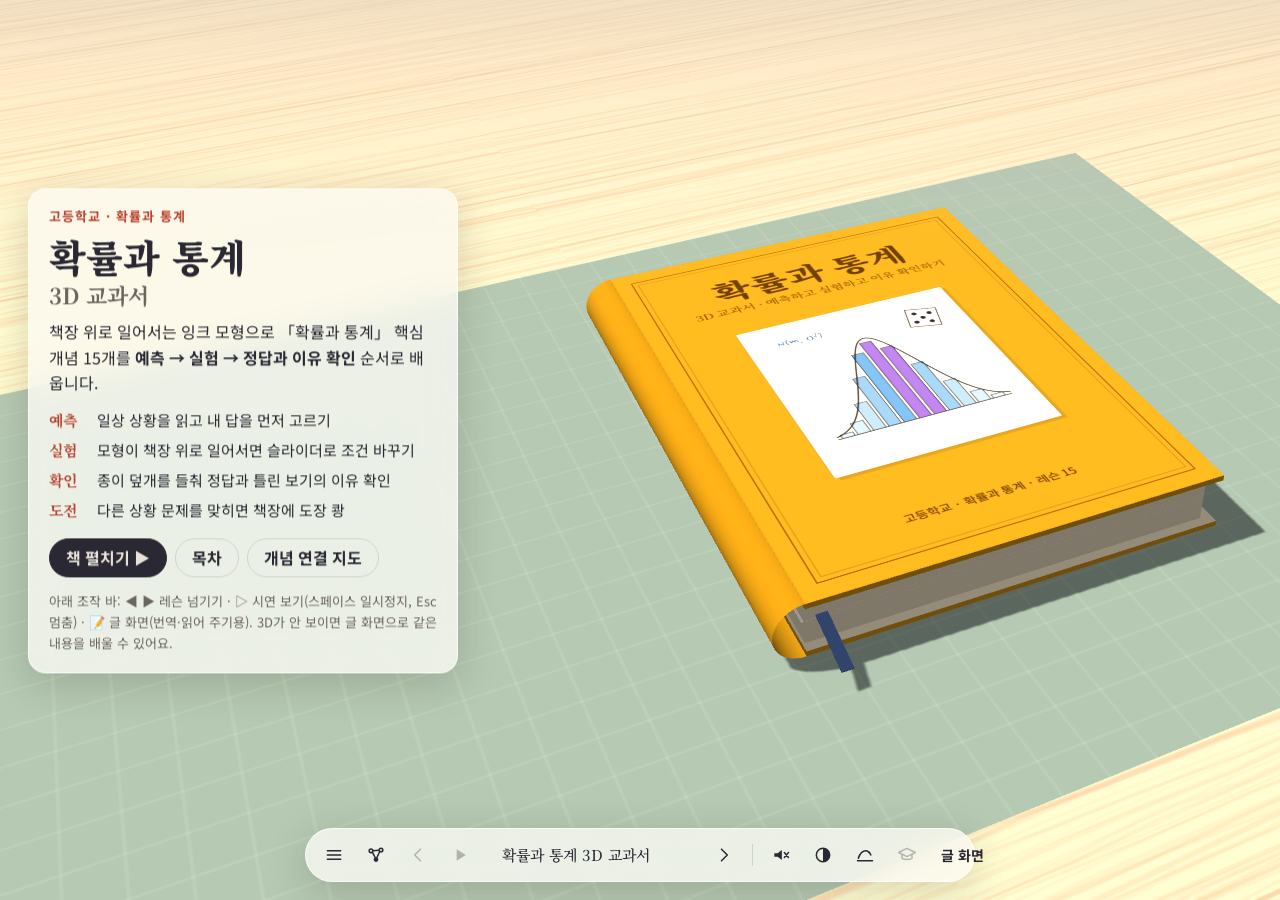
==== commit a2423fd5: "9차: 개념 연결 지도(연결 탭) — 레슨 점을 누르면 그 레슨으로 Co-Authored-By: Claude Opus 5.5 <noreply@anthropic.com>" ====
--- a/index.html
+++ b/index.html
@@ -210,6 +210,46 @@
 body.text .panel:not([data-locked]) .lock { display: none; }
 body.book .lock { display: none; }
 
+/* ── 9차: 개념 연결 지도 ── */
+.graphPanel { position: fixed; left: 50%; top: 16px; bottom: 84px; transform: translateX(-50%); width: min(1120px, calc(100vw - 32px)); z-index: 31; border-radius: 18px; padding: 14px 18px 10px; background: var(--bg); display: flex; flex-direction: column; gap: 8px; }
+.ghead { position: relative; padding-right: 40px; display: flex; flex-wrap: wrap; align-items: baseline; gap: 4px 16px; }
+.ghead .kicker { margin: 0; }
+.ghead h2 { margin: 0; font-size: 20px; }
+.glegend { margin: 0; font-size: 13px; color: var(--muted); display: flex; flex-wrap: wrap; align-items: center; gap: 4px 6px; }
+.glegend .lg { width: 11px; height: 11px; border-radius: 50%; display: inline-block; margin-left: 6px; }
+.lg.u0 { background: var(--blue); } .lg.u1 { background: var(--red); } .lg.u2 { background: var(--gold); }
+.lg.c { border: 2px solid var(--muted); background: var(--bg); } .lg.d { border: 2px solid var(--good); }
+.ghead .x { top: -4px; right: -6px; }
+.gbody { flex: 1; min-height: 0; display: grid; grid-template-columns: minmax(0, 1fr) 290px; gap: 14px; }
+.gsvg { width: 100%; height: 100%; display: block; touch-action: none; user-select: none; -webkit-user-select: none; border-radius: 12px; background: var(--line); }
+.ginfo { overflow: auto; font-size: 14px; line-height: 1.55; padding-right: 4px; }
+.ginfo h3 { margin: 0 0 6px; font-size: 18px; }
+.ginfo p { margin: 0 0 8px; }
+.gnb { margin: 0 0 10px; padding-left: 18px; }
+.gnb li { margin: 3px 0; }
+.glink { border: 0; background: none; padding: 0; color: var(--blue); font-weight: 700; text-decoration: underline; cursor: pointer; }
+.glist { font-size: 14px; max-height: 32vh; overflow: auto; }
+.glist summary { cursor: pointer; color: var(--muted); }
+.glist h4 { margin: 8px 0 2px; font-size: 14px; color: var(--red); }
+.glist ul { margin: 0; padding-left: 18px; }
+.glist a { color: var(--blue); font-weight: 700; }
+.ge { stroke: var(--muted); stroke-opacity: .32; stroke-width: 1.2; transition: stroke-opacity .2s; }
+.ge.ll { stroke-opacity: .5; stroke-width: 1.6; }
+.gn { cursor: pointer; outline: none; }
+.gn .dot { stroke: var(--bg); stroke-width: 2; transition: opacity .2s; }
+.gn.u0 .dot { fill: var(--blue); } .gn.u1 .dot { fill: var(--red); } .gn.u2 .dot { fill: var(--gold); }
+.gn.concept .dot { fill: var(--bg); stroke: var(--muted); stroke-width: 2.2; }
+.gn .ring { fill: none; stroke: none; stroke-width: 2.5; }
+.gn.done .ring { stroke: var(--good); }
+.gn.cur .ring { stroke: var(--ink); stroke-dasharray: 3 3; }
+.gn:focus-visible .ring, .gn.me .ring { stroke: var(--blue); stroke-dasharray: none; }
+.gl { font: 600 14px var(--serif); fill: var(--ink); paint-order: stroke; stroke: var(--bg); stroke-width: 4px; stroke-linejoin: round; pointer-events: none; transition: opacity .2s; }
+.gn.concept .gl { font: 500 12px var(--sans); fill: var(--muted); }
+.gsvg.hl .gn:not(.me):not(.nb) .dot, .gsvg.hl .gn:not(.me):not(.nb) .gl { opacity: .18; }
+.gsvg.hl .ge { stroke-opacity: .07; }
+.gsvg.hl .ge.on { stroke: var(--ink); stroke-opacity: .85; stroke-width: 2; }
+body.still .ge, body.still .gn .dot, body.still .gl { transition: none; }
+
 /* ── 좁은 화면: 패널은 아래에서 올라오는 시트 ── */
 @media (max-width: 760px) {
   body.book .panel.side, body.book .panel.try, body.book .panel.side.wide { left: 8px; right: 8px; top: auto; bottom: 74px; width: auto; max-height: 42vh; border-radius: 16px; }
@@ -223,6 +263,10 @@
   .cap .dots { display: none; }
   #btnTheme, #btnTeach, .sep { display: none; }
   .toast { bottom: 64px; }
+  .graphPanel { top: 8px; bottom: 66px; width: calc(100vw - 16px); padding: 10px 12px 8px; }
+  .gbody { grid-template-columns: minmax(0, 1fr); grid-template-rows: minmax(0, 1fr) auto; }
+  .ginfo { max-height: 24vh; font-size: 13px; }
+  .glegend { font-size: 12px; }
 }
 @media (prefers-reduced-motion: reduce) { .panel.open { animation: none !important; } }
 
@@ -257,6 +301,7 @@
     <div class="row wrap">
       <button type="button" class="btn primary" id="btnOpen">책 펼치기 ▶</button>
       <button type="button" class="btn ghost" id="btnCoverToc">목차</button>
+      <button type="button" class="btn ghost" id="btnCoverGraph">개념 연결 지도</button>
     </div>
     <p class="note">아래 조작 바: ◀ ▶ 레슨 넘기기 · ▷ 시연 보기(스페이스 일시정지, Esc 멈춤) · 📝 글 화면(번역·읽어 주기용). 3D가 안 보이면 글 화면으로 같은 내용을 배울 수 있어요.</p>
   </section>
@@ -347,8 +392,17 @@
   <div id="tocList"></div>
 </nav>
 
+<section id="graph" class="glass graphPanel" role="dialog" aria-labelledby="graphH" hidden>
+  <div class="ghead"><p class="kicker">연결</p><h2 id="graphH">개념 연결 지도</h2>
+    <p class="glegend" aria-hidden="true"><span class="lg u0"></span>경우의 수 <span class="lg u1"></span>확률 <span class="lg u2"></span>통계 <span class="lg c"></span>공통 개념 <span class="lg d"></span>도장 받은 레슨</p>
+    <button type="button" class="x" id="graphClose" aria-label="연결 지도 닫기">✕</button></div>
+  <div class="gbody"><svg id="gSvg" class="gsvg" role="group" aria-label="레슨과 공통 개념을 선으로 이은 지도. 레슨 점을 누르면 그 레슨으로 들어갑니다."></svg><div class="ginfo" id="gInfo" aria-live="polite"></div></div>
+  <details class="glist"><summary>목록으로 보기</summary><div id="gList"></div></details>
+</section>
+
 <div class="pill glass" id="pill" role="toolbar" aria-label="책 조작">
   <button type="button" class="ib" id="btnToc" aria-label="목차" aria-expanded="false" aria-controls="toc"><svg viewBox="0 0 24 24" aria-hidden="true"><path d="M4 7h16M4 12h16M4 17h16"/></svg></button>
+  <button type="button" class="ib" id="btnGraph" aria-label="개념 연결 지도" aria-expanded="false" aria-controls="graph"><svg viewBox="0 0 24 24" aria-hidden="true"><path d="M7.6 8.6l3.3 6.2M16.4 8.1l-3.2 6.7M8.3 6.8l7.4-.6"/><circle cx="6" cy="7" r="2.2"/><circle cx="18" cy="6" r="2.2"/><circle cx="12" cy="17.5" r="2.8" class="fill"/></svg></button>
   <button type="button" class="ib" id="btnPrev" aria-label="이전 레슨"><svg viewBox="0 0 24 24" aria-hidden="true"><path d="M15 5l-7 7 7 7"/></svg></button>
   <button type="button" class="ib" id="btnDemo" aria-label="시연 보기" aria-pressed="false"><svg viewBox="0 0 24 24" aria-hidden="true" id="icoDemo"><path d="M8 5l11 7-11 7z" class="fill"/></svg></button>
   <div class="cap" id="cap" role="status" aria-live="polite"><span class="num" id="capNum"></span><span class="txt" id="capTxt">표지</span><span class="dots" id="capDots" aria-hidden="true"></span></div>
@@ -2002,6 +2056,267 @@
 })();
 if (typeof module !== 'undefined') module.exports = { KEYS: KEYS };
 
+/* ════════ 9차: 개념 연결 지도 ════════
+   레슨(큰 점)과 여러 레슨이 함께 쓰는 개념(작은 점)을 선으로 이은 그래프.
+   점에 올리면 이웃만 밝게, 레슨 점을 누르면 그 레슨으로 들어간다. 점은 끌어 옮길 수 있다. */
+var GRAPH = (function () {
+  'use strict';
+  var NS = 'http://www.w3.org/2000/svg';
+  var SHORT = { binom: '이항정리', stat: '통계적·수학적 확률', add: '덧셈정리', comp: '여사건', indep: '독립시행', expect: '기댓값', xbar: '표본평균', ci: '모평균 추정', prop: '모비율 추정' };
+
+  /* 레슨 밖의 공통 개념: [id, 이름, 뜻, 공통수학1에서 배움] */
+  var CONCEPTS = [
+    ['c_mul', '곱의 법칙', '사건 A가 일어나는 경우의 수가 m이고, 그 각각에 대하여 사건 B가 일어나는 경우의 수가 n이면, 두 사건 A, B가 잇달아 일어나는 경우의 수는 m×n', 1],
+    ['c_perm', '순열 ₙPᵣ', '서로 다른 n개에서 r개를 택하여 일렬로 나열하는 것. ₙPᵣ = n!/(n−r)! (단, 0≤r≤n)', 1],
+    ['c_comb', '조합 ₙCᵣ', '서로 다른 n개에서 순서를 생각하지 않고 r개를 택하는 것. ₙCᵣ = n!/(r!(n−r)!) (단, 0≤r≤n)', 1],
+    ['c_space', '표본공간', '어떤 시행에서 일어날 수 있는 모든 결과의 집합 S'],
+    ['c_excl', '배반사건', 'A∩B=∅, 곧 동시에 일어나지 않는 두 사건 A, B'],
+    ['c_trial', '독립시행', '같은 시행을 반복할 때 각 시행의 결과가 다른 시행의 결과에 영향을 주지 않는 시행'],
+    ['c_lln', '큰 수의 법칙', '시행 횟수 n을 충분히 크게 하면 상대도수 X/n이 확률 p에 가까울 확률이 1에 가까워진다'],
+    ['c_rv', '확률변수', '어떤 시행에서 표본공간의 각 원소에 하나의 실수를 대응시키는 것'],
+    ['c_std', '표준화', 'X가 정규분포 N(m, σ²)을 따를 때 Z=(X−m)/σ는 표준정규분포 N(0, 1)을 따른다'],
+    ['c_sample', '모집단과 표본', '조사 대상 전체가 모집단, 조사하려고 모집단에서 임의추출한 일부가 표본'],
+    ['c_conf', '신뢰도 95%', '같은 방법으로 신뢰구간을 여러 번 만들면 그중 약 95%가 모평균(모비율)을 포함한다는 뜻']
+  ];
+
+  /* 연결: [점 a, 점 b, 어떻게 이어지는지] */
+  var EDGES = [
+    ['c_mul', 'rep', '자리마다 n가지씩 r번 곱하면 nʳ'],
+    ['c_mul', 'c_perm', '곱의 법칙으로 ₙPᵣ = n(n−1)(n−2)⋯(n−r+1)'],
+    ['c_perm', 'rep', '순열에서 같은 것을 여러 번 택해도 되게 한 것'],
+    ['c_perm', 'dup', '순열에서 같은 것끼리 바꾼 배열을 하나로 센다'],
+    ['c_comb', 'dup', '같은 것이 놓일 자리를 조합으로 골라도 센다'],
+    ['c_comb', 'comb', '중복조합의 수 ₙHᵣ = ₙ₊ᵣ₋₁Cᵣ'],
+    ['dup', 'comb', '공과 칸막이를 나열하는 같은 것이 있는 순열로 중복조합을 센다'],
+    ['c_comb', 'binom', '이항계수가 곧 조합의 수 ₙCᵣ'],
+    ['c_comb', 'indep', 'n번 중 r번 일어나는 순서의 수가 ₙCᵣ'],
+    ['binom', 'bin', 'P(X=r) = ₙCᵣpʳqⁿ⁻ʳ은 (q+p)ⁿ의 전개식의 항'],
+    ['c_space', 'stat', '수학적 확률 P(A) = n(A)/n(S)'],
+    ['c_space', 'add', '사건 A∪B, A∩B는 표본공간의 부분집합'],
+    ['c_space', 'cond', '조건부확률은 표본공간을 사건 A로 줄여 본 확률'],
+    ['c_excl', 'add', '배반사건이면 P(A∪B) = P(A) + P(B)'],
+    ['c_excl', 'comp', 'A와 Aᶜ은 서로 배반사건'],
+    ['add', 'comp', '덧셈정리로 P(A) + P(Aᶜ) = P(S) = 1'],
+    ['cond', 'indep', '두 사건이 독립이면 P(B|A) = P(B)'],
+    ['c_trial', 'indep', '독립시행의 확률 ₙCᵣpʳ(1−p)ⁿ⁻ʳ'],
+    ['c_trial', 'bin', '독립시행에서 사건이 일어나는 횟수의 확률분포'],
+    ['indep', 'bin', '독립시행의 확률이 곧 이항분포의 확률'],
+    ['c_lln', 'stat', '시행을 많이 하면 상대도수가 수학적 확률에 가까워진다'],
+    ['c_lln', 'bin', 'B(n, p)에서 n이 커지면 X/n이 p에 가까워진다'],
+    ['c_rv', 'expect', '확률변수의 평균이 기댓값 E(X)'],
+    ['c_rv', 'bin', '성공 횟수 X는 이산확률변수'],
+    ['c_rv', 'norm', '정규분포를 따르는 X는 연속확률변수'],
+    ['c_rv', 'xbar', '표본평균 X̄도 표본에 따라 달라지는 확률변수'],
+    ['expect', 'bin', '이항분포의 평균 E(X) = np, 분산 V(X) = npq'],
+    ['expect', 'xbar', 'E(X̄) = m, V(X̄) = σ²/n'],
+    ['bin', 'norm', 'n이 충분히 크면 B(n, p)는 근사적으로 N(np, npq)'],
+    ['norm', 'xbar', '모집단이 정규분포이면 X̄도 정규분포, n이 크면 근사적으로 정규분포'],
+    ['norm', 'prop', 'n이 크면 p̂는 근사적으로 N(p, pq/n)'],
+    ['c_std', 'norm', 'Z = (X−m)/σ로 바꿔 표준정규분포표를 쓴다'],
+    ['c_std', 'ci', '1.96은 P(−1.96 ≤ Z ≤ 1.96) ≈ 0.95에서 나온다'],
+    ['c_std', 'prop', '모비율의 신뢰구간에도 같은 1.96을 쓴다'],
+    ['c_sample', 'xbar', '표본에서 구한 평균이 표본평균 X̄'],
+    ['c_sample', 'ci', '표본평균으로 모평균을 추정한다'],
+    ['c_sample', 'prop', '표본비율로 모비율을 추정한다'],
+    ['xbar', 'ci', 'σ(X̄) = σ/√n이 신뢰구간의 폭을 정한다'],
+    ['ci', 'prop', '같은 꼴: 추정값 ± 1.96 × (표준편차)'],
+    ['c_conf', 'ci', '신뢰구간 100개 중 약 95개가 모평균을 포함'],
+    ['c_conf', 'prop', '신뢰구간 100개 중 약 95개가 모비율을 포함']
+  ];
+
+  function esc(s) { return String(s).replace(/[&<>"]/g, function (c) { return { '&': '&amp;', '<': '&lt;', '>': '&gt;', '"': '&quot;' }[c]; }); }
+  function mh(s) { return typeof MATH !== 'undefined' ? MATH.html(s) : esc(s); }
+  function rd(s) { return typeof MATH !== 'undefined' ? MATH.read(s) : s; }
+  function unitNo(u) { return Math.max(0, ['Ⅰ', 'Ⅱ', 'Ⅲ'].indexOf(String(u).charAt(0))); }
+
+  function data(L) {
+    var nodes = [], idx = {};
+    L.forEach(function (d, i) { idx[d.id] = nodes.length; nodes.push({ id: d.id, kind: 'lesson', i: i, unit: d.unit, u: unitNo(d.unit), label: SHORT[d.id] || d.title, title: d.title, text: d.concept, nb: [] }); });
+    CONCEPTS.forEach(function (c) { idx[c[0]] = nodes.length; nodes.push({ id: c[0], kind: 'concept', label: c[1], title: c[1], text: c[2], pre: !!c[3], nb: [] }); });
+    var edges = EDGES.filter(function (e) { return idx[e[0]] !== undefined && idx[e[1]] !== undefined; }).map(function (e) {
+      var a = nodes[idx[e[0]]], b = nodes[idx[e[1]]], ed = { a: a, b: b, why: e[2] };
+      a.nb.push({ n: b, why: e[2] }); b.nb.push({ n: a, why: e[2] }); return ed;
+    });
+    nodes.forEach(function (n) {        /* 개념 점의 단원 위치 = 이웃 레슨 단원의 평균 */
+      if (n.kind === 'concept') { var s = 0, k = 0; n.nb.forEach(function (m) { if (m.n.kind === 'lesson') { s += m.n.u; k++; } }); n.u = k ? s / k : 1; }
+      n.r = n.kind === 'lesson' ? 10 + 2.2 * Math.sqrt(n.nb.length) : 5 + 0.9 * n.nb.length;
+    });
+    return { nodes: nodes, edges: edges, idx: idx };
+  }
+
+  /* 힘으로 펼치기(Fruchterman–Reingold) + 단원 순서(Ⅰ→Ⅱ→Ⅲ)로 당기는 힘 */
+  function step(G, W, H, port, alpha) {
+    var N = G.nodes, k = Math.sqrt(W * H / N.length) * 0.62, i, j;
+    N.forEach(function (n) { n.dx = 0; n.dy = 0; });
+    for (i = 0; i < N.length; i++) for (j = i + 1; j < N.length; j++) {
+      var a = N[i], b = N[j], dx = a.x - b.x, dy = a.y - b.y, d = Math.sqrt(dx * dx + dy * dy) || 0.01, f = k * k / d;
+      a.dx += dx / d * f; a.dy += dy / d * f; b.dx -= dx / d * f; b.dy -= dy / d * f;
+    }
+    G.edges.forEach(function (e) {
+      var dx = e.a.x - e.b.x, dy = e.a.y - e.b.y, d = Math.sqrt(dx * dx + dy * dy) || 0.01, f = d * d / k;
+      e.a.dx -= dx / d * f; e.a.dy -= dy / d * f; e.b.dx += dx / d * f; e.b.dy += dy / d * f;
+    });
+    var temp = Math.max(W, H) * 0.06 * alpha + 0.5;
+    N.forEach(function (n) {
+      var t = (n.u + 0.5) / 3, ax = port ? W / 2 : W * t, ay = port ? H * t : H / 2;
+      n.dx += (ax - n.x) * (port ? 0.5 : 1.4); n.dy += (ay - n.y) * (port ? 1.4 : 0.5);
+      if (n.fixed) return;
+      var d = Math.sqrt(n.dx * n.dx + n.dy * n.dy) || 1, m = Math.min(d, temp);
+      n.x += n.dx / d * m; n.y += n.dy / d * m;
+    });
+  }
+  function layout(G, W, H) {
+    var port = H > W * 1.1, s = 7;
+    function rnd() { s = (s * 16807) % 2147483647; return s / 2147483647; }
+    G.nodes.forEach(function (n) {
+      var t = (n.u + 0.5) / 3;
+      n.x = port ? W * (0.2 + 0.6 * rnd()) : W * t + (rnd() - 0.5) * W * 0.2;
+      n.y = port ? H * t + (rnd() - 0.5) * H * 0.2 : H * (0.2 + 0.6 * rnd());
+    });
+    for (var it = 0; it < 450; it++) step(G, W, H, port, 1 - it / 450);
+    return port;
+  }
+
+  /* 이름표끼리 겹치지 않게 살짝 밀어내기 (점+이름표를 한 상자로 보고) */
+  function declutter(N, W, H, mx) {
+    N.forEach(function (n) { n.bw = Math.max(2 * n.r, n.label.length * (n.kind === 'lesson' ? 14 : 12)) + 6; n.bh = 2 * n.r + 20; });
+    for (var it = 0; it < 120; it++) {
+      var moved = false;
+      for (var i = 0; i < N.length; i++) for (var j = i + 1; j < N.length; j++) {
+        var a = N[i], b = N[j], dx = b.x - a.x, dy = b.y - a.y, ox = (a.bw + b.bw) / 2 - Math.abs(dx), oy = (a.bh + b.bh) / 2 - Math.abs(dy);
+        if (ox <= 0 || oy <= 0) continue;
+        moved = true;
+        if (ox < oy) { var sx = (dx < 0 ? -1 : 1) * (ox / 2 + 0.5); a.x -= sx; b.x += sx; } else { var sy = (dy < 0 ? -1 : 1) * (oy / 2 + 0.5); a.y -= sy; b.y += sy; }
+      }
+      N.forEach(function (n) { n.x = Math.max(n.bw / 2 + 4, Math.min(W - n.bw / 2 - 4, n.x)); n.y = Math.max(n.r + 6, Math.min(H - n.bh + n.r, n.y)); });
+      if (!moved) break;
+    }
+  }
+
+  function el(tag, attrs) { var e = document.createElementNS(NS, tag); for (var k in attrs) e.setAttribute(k, attrs[k]); return e; }
+
+  var cur = null;   /* 지금 그려진 지도 (다시 열 때 정리용) */
+  function mount(svg, info, opt) {
+    if (cur && cur.stop) cur.stop();
+    var L = opt.lessons, G = data(L), W = Math.max(300, svg.clientWidth || 800), H = Math.max(300, svg.clientHeight || 520);
+    var port = layout(G, W, H), pinned = null, raf = 0, still = !!opt.still;
+    while (svg.firstChild) svg.removeChild(svg.firstChild);
+    /* 화면에 맞게: 점 위치를 틀 안으로 늘이거나 줄여서 글자는 제 크기로 */
+    var x0 = 1e9, y0 = 1e9, x1 = -1e9, y1 = -1e9, mx = Math.min(80, W * 0.12);
+    G.nodes.forEach(function (n) { x0 = Math.min(x0, n.x); x1 = Math.max(x1, n.x); y0 = Math.min(y0, n.y); y1 = Math.max(y1, n.y); });
+    G.nodes.forEach(function (n) { n.x = mx + (n.x - x0) / ((x1 - x0) || 1) * (W - 2 * mx); n.y = 30 + (n.y - y0) / ((y1 - y0) || 1) * (H - 70); });
+    svg.setAttribute('viewBox', '0 0 ' + W + ' ' + H);
+    declutter(G.nodes, W, H, mx);
+    svg.setAttribute('preserveAspectRatio', 'xMidYMid meet');
+
+    var gE = el('g', { 'class': 'gedges', 'aria-hidden': 'true' }), gN = el('g', { 'class': 'gnodes' });
+    svg.appendChild(gE); svg.appendChild(gN);
+    G.edges.forEach(function (e) { e.el = el('line', { 'class': 'ge' + (e.a.kind === 'lesson' && e.b.kind === 'lesson' ? ' ll' : '') }); gE.appendChild(e.el); });
+    G.nodes.forEach(function (n) {
+      var lesson = n.kind === 'lesson', g = el('g', { 'class': 'gn ' + (lesson ? 'lesson u' + n.u : 'concept'), tabindex: '0', role: lesson ? 'link' : 'button' });
+      g.setAttribute('aria-label', rd(lesson ? (n.i + 1) + '. ' + n.title + ' 레슨으로 들어가기. 연결 ' + n.nb.length + '개' : '개념 ' + n.title + '. 연결된 레슨 보기'));
+      if (lesson && n.i === opt.current) g.classList.add('cur');
+      if (lesson && opt.stamps && opt.stamps[n.id]) g.classList.add('done');
+      g.appendChild(el('circle', { r: n.r + 4, 'class': 'ring' }));
+      g.appendChild(el('circle', { r: n.r, 'class': 'dot' }));
+      var t = el('text', { y: n.r + 15, 'text-anchor': 'middle', 'class': 'gl' }); t.textContent = n.label; g.appendChild(t);
+      n.el = g; gN.appendChild(g);
+    });
+    function draw() {
+      G.edges.forEach(function (e) { e.el.setAttribute('x1', e.a.x.toFixed(1)); e.el.setAttribute('y1', e.a.y.toFixed(1)); e.el.setAttribute('x2', e.b.x.toFixed(1)); e.el.setAttribute('y2', e.b.y.toFixed(1)); });
+      G.nodes.forEach(function (n) { n.el.setAttribute('transform', 'translate(' + n.x.toFixed(1) + ',' + n.y.toFixed(1) + ')'); });
+    }
+    draw();
+
+    /* 밝히기와 설명 */
+    var HELP = '<p class="small">점에 마우스를 올리거나 Tab으로 고르면 이어진 개념이 밝아집니다. <b>큰 점(레슨)</b>을 누르면 그 레슨으로 들어가고, <b>작은 점(공통 개념)</b>을 누르면 그 개념을 쓰는 레슨이 보입니다. 점은 끌어서 옮길 수 있어요.</p>';
+    function infoHtml(n) {
+      var lesson = n.kind === 'lesson', h = '<p class="kicker">' + (lesson ? esc(n.unit) + ' · 레슨 ' + (n.i + 1) : '공통 개념' + (n.pre ? ' · 공통수학1에서 배움' : '')) + '</p>';
+      h += '<h3>' + mh(n.title) + '</h3><p>' + mh(n.text) + '</p><p class="small"><b>이어진 점</b></p><ul class="gnb">';
+      n.nb.forEach(function (m) {
+        var name = m.n.kind === 'lesson' ? '<button type="button" class="glink" data-go="' + m.n.i + '">' + mh(m.n.title) + '</button>' : '<b>' + mh(m.n.title) + '</b>';
+        h += '<li>' + name + ' — ' + mh(m.why) + '</li>';
+      });
+      h += '</ul>';
+      if (lesson) h += '<button type="button" class="btn primary sm" data-go="' + n.i + '">이 레슨으로 들어가기 ▶</button>';
+      return h;
+    }
+    function light(n) {
+      svg.classList.toggle('hl', !!n);
+      G.nodes.forEach(function (m) { m.el.classList.remove('me', 'nb'); });
+      G.edges.forEach(function (e) { e.el.classList.toggle('on', !!n && (e.a === n || e.b === n)); });
+      if (n) { n.el.classList.add('me'); n.nb.forEach(function (m) { m.n.el.classList.add('nb'); }); }
+      info.innerHTML = n ? infoHtml(n) : HELP;
+    }
+    light(null);
+    function activate(n) {
+      if (n.kind === 'lesson') { opt.onGo(n.i); return; }
+      pinned = pinned === n ? null : n; light(pinned);
+    }
+
+    /* 끌기 · 누르기 */
+    var drag = null;
+    function pt(e) { var p = svg.createSVGPoint(); p.x = e.clientX; p.y = e.clientY; return p.matrixTransform(svg.getScreenCTM().inverse()); }
+    function nodeOf(t) { var g = t.closest && t.closest('.gn'); if (!g) return null; for (var i = 0; i < G.nodes.length; i++) if (G.nodes[i].el === g) return G.nodes[i]; return null; }
+    function settle(frames) {
+      if (still) { draw(); return; }
+      cancelAnimationFrame(raf); var f = 0;
+      (function loop() { step(G, W, H, port, 0.12); draw(); if (++f < frames || drag) raf = requestAnimationFrame(loop); })();
+    }
+    function down(e) {
+      var n = nodeOf(e.target); if (!n) return;
+      var p = pt(e); drag = { n: n, ox: n.x - p.x, oy: n.y - p.y, sx: e.clientX, sy: e.clientY, moved: false };
+      n.fixed = true; e.preventDefault();
+    }
+    function move(e) {
+      if (!drag) { var h = nodeOf(e.target); if (e.pointerType === 'mouse') light(h || pinned); return; }
+      if (!drag.moved && Math.abs(e.clientX - drag.sx) + Math.abs(e.clientY - drag.sy) < 5) return;
+      if (!drag.moved) { drag.moved = true; settle(1); }
+      var p = pt(e); drag.n.x = p.x + drag.ox; drag.n.y = p.y + drag.oy; if (still) draw();
+    }
+    function up(e) {
+      if (!drag) return;
+      var d = drag; drag = null; d.n.fixed = false;
+      if (!d.moved) activate(d.n); else settle(40);
+    }
+    function key(e) {
+      var n = nodeOf(e.target); if (!n) return;
+      if (e.key === 'Enter' || e.key === ' ') { e.preventDefault(); activate(n); }
+    }
+    function focus(e) { var n = nodeOf(e.target); if (n) light(n); }
+    function bg(e) { if (!nodeOf(e.target) && !drag) { pinned = null; light(null); } }
+    function leave() { if (!drag) light(pinned); }
+    function go(e) { var b = e.target.closest('[data-go]'); if (b) opt.onGo(+b.getAttribute('data-go')); }
+    svg.addEventListener('pointerdown', down); svg.addEventListener('pointermove', move); window.addEventListener('pointerup', up); window.addEventListener('pointercancel', up);
+    svg.addEventListener('keydown', key); svg.addEventListener('focusin', focus); svg.addEventListener('click', bg); svg.addEventListener('pointerleave', leave);
+    info.addEventListener('click', go);
+    cur = {
+      G: G, stop: function () {
+        cancelAnimationFrame(raf);
+        svg.removeEventListener('pointerdown', down); svg.removeEventListener('pointermove', move); window.removeEventListener('pointerup', up); window.removeEventListener('pointercancel', up);
+        svg.removeEventListener('keydown', key); svg.removeEventListener('focusin', focus); svg.removeEventListener('click', bg); svg.removeEventListener('pointerleave', leave);
+        info.removeEventListener('click', go);
+      }
+    };
+    return cur;
+  }
+
+  /* 화면 낭독·글 화면용 목록 */
+  function listHtml(L) {
+    var G = data(L), h = '', unit = '';
+    G.nodes.forEach(function (n) {
+      if (n.kind !== 'lesson') return;
+      if (n.unit !== unit) { if (unit) h += '</ul>'; unit = n.unit; h += '<h4>' + esc(unit) + '</h4><ul>'; }
+      h += '<li><a href="#/' + n.id + '">' + (n.i + 1) + '. ' + mh(n.title) + '</a> — ' + n.nb.map(function (m) { return mh(m.n.title); }).join(', ') + '</li>';
+    });
+    h += '</ul><h4>공통 개념</h4><ul>';
+    G.nodes.forEach(function (n) { if (n.kind === 'concept') h += '<li><b>' + mh(n.title) + '</b>' + (n.pre ? ' (공통수학1)' : '') + ': ' + mh(n.text) + ' — 쓰는 레슨: ' + n.nb.map(function (m) { return mh(m.n.title); }).join(', ') + '</li>'; });
+    return h + '</ul>';
+  }
+
+  return { data: data, mount: mount, listHtml: listHtml, CONCEPTS: CONCEPTS, EDGES: EDGES, current: function () { return cur; } };
+})();
+
 /* ink.js — 잉크 펜화 느낌의 3D 재질과 레슨용 3D 도우미
    · 채도가 낮은 색 → 흰 종이에 펜으로 그린 모형(어두운 쪽은 빗금)
    · 채도가 높은 색 → 빛나는 색(확률·개수 같은 '양'을 나타내는 부분)
@@ -3029,8 +3344,20 @@
     });
   }
   function toggleToc(open) {
-    var t = $('#toc'); if (open === undefined) open = t.hidden; t.hidden = !open; $('#btnToc').setAttribute('aria-expanded', String(open));
+    var t = $('#toc'); if (open === undefined) open = t.hidden; if (open) toggleGraph(false); t.hidden = !open; $('#btnToc').setAttribute('aria-expanded', String(open));
     if (open) { var a = $('a[aria-current]', t) || $('a', t); if (a) a.focus(); }
+  }
+
+  /* ───────── 9차: 개념 연결 지도 (레슨 점을 누르면 그 레슨으로) ───────── */
+  function drawGraph() {
+    GRAPH.mount($('#gSvg'), $('#gInfo'), { lessons: L, current: S.idx, stamps: stamps, still: !!prefs.still, onGo: function (i) { toggleGraph(false); if (i !== S.idx) goLesson(i); } });
+  }
+  function toggleGraph(open) {
+    var g = $('#graph'); if (open === undefined) open = g.hidden;
+    if (open === !g.hidden) return;
+    if (open) { $('#toc').hidden = true; $('#btnToc').setAttribute('aria-expanded', 'false'); stopDemo(true); }
+    g.hidden = !open; $('#btnGraph').setAttribute('aria-expanded', String(open));
+    if (open) { if (!$('#gList').innerHTML) $('#gList').innerHTML = GRAPH.listHtml(L); drawGraph(); $('#graphClose').focus(); }
   }
 
   /* ───────── 레슨 그리기 ───────── */
@@ -3327,6 +3654,10 @@
     $('#btnOpen').addEventListener('click', function () { goLesson(0); });
     $('#btnCoverToc').addEventListener('click', function () { toggleToc(true); });
     $('#btnToc').addEventListener('click', function () { toggleToc(); });
+    $('#btnGraph').addEventListener('click', function () { toggleGraph(); });
+    $('#btnCoverGraph').addEventListener('click', function () { toggleGraph(true); });
+    $('#graphClose').addEventListener('click', function () { toggleGraph(false); $('#btnGraph').focus(); });
+    var gT = 0; window.addEventListener('resize', function () { clearTimeout(gT); gT = setTimeout(function () { if (!$('#graph').hidden) drawGraph(); }, 200); });
     $('#tocClose').addEventListener('click', function () { toggleToc(false); $('#btnToc').focus(); });
     $('#toc').addEventListener('click', function (e) { if (e.target.closest('a')) toggleToc(false); });
     $('#btnPrev').addEventListener('click', function () { if (S.busy) return; goLesson(S.idx - 1); });
@@ -3346,10 +3677,10 @@
     $('#zOut').addEventListener('click', function () { if (world) world.orbit(0, 0, 1.28); });
     $('#zHome').addEventListener('click', function () { if (world) world.resetUser(); });
     $('#btnMode').addEventListener('click', function () { stopDemo(true); setMode(isBook() ? 'text' : 'book', true); });
-    window.addEventListener('hashchange', function () { toggleToc(false); route(); });
+    window.addEventListener('hashchange', function () { toggleToc(false); toggleGraph(false); route(); });
     document.addEventListener('keydown', function (e) {
       var tag = (document.activeElement && document.activeElement.tagName) || '', typing = /INPUT|TEXTAREA|SELECT/.test(tag);
-      if (e.key === 'Escape') { if (demo) stopDemo(); else if (!$('#toc').hidden) toggleToc(false); else if (S.panel && isBook()) { S.panel = null; layout(); } return; }
+      if (e.key === 'Escape') { if (demo) stopDemo(); else if (!$('#graph').hidden) { toggleGraph(false); $('#btnGraph').focus(); } else if (!$('#toc').hidden) toggleToc(false); else if (S.panel && isBook()) { S.panel = null; layout(); } return; }
       if (e.key === ' ' && demo && !typing && tag !== 'BUTTON') { e.preventDefault(); pauseDemo(); return; }
       if (!isBook() || typing || document.activeElement === $('#scene')) return;
       if (document.activeElement === document.body || document.activeElement === $('#lTitle')) {
